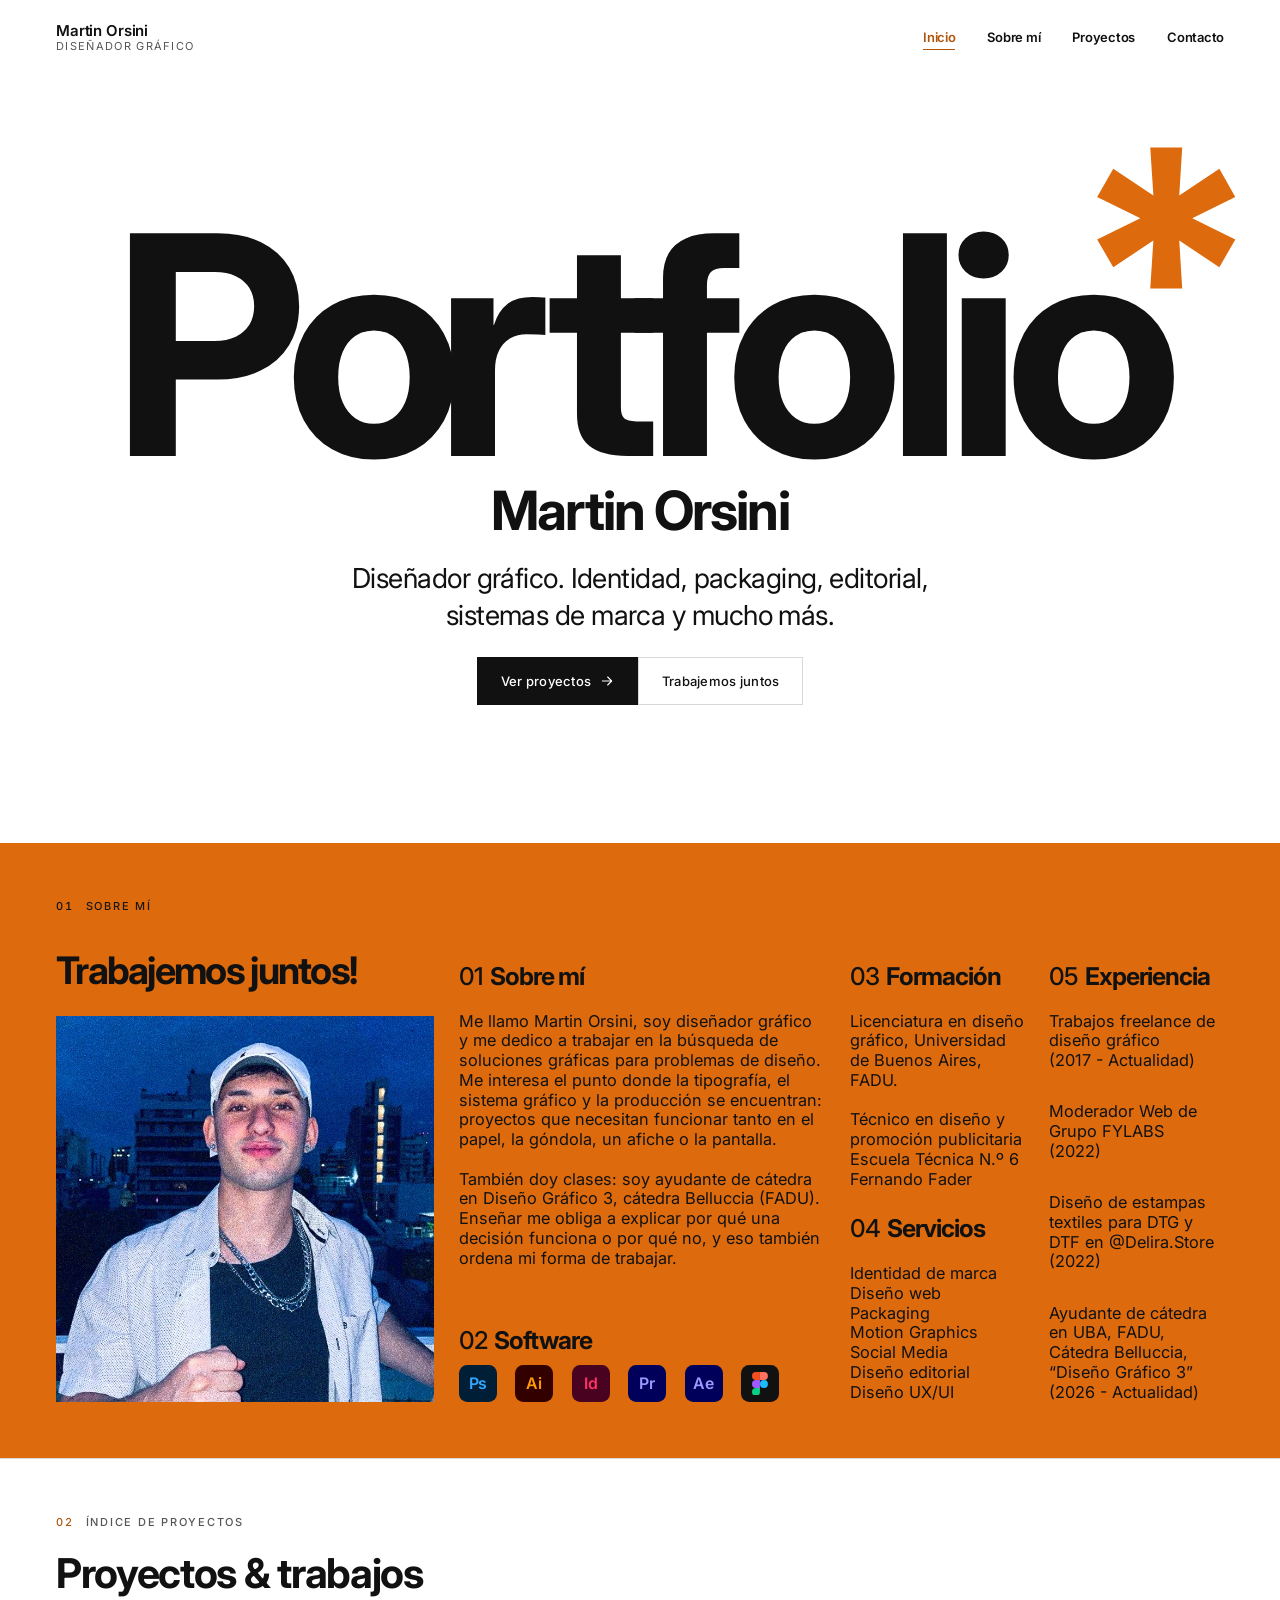
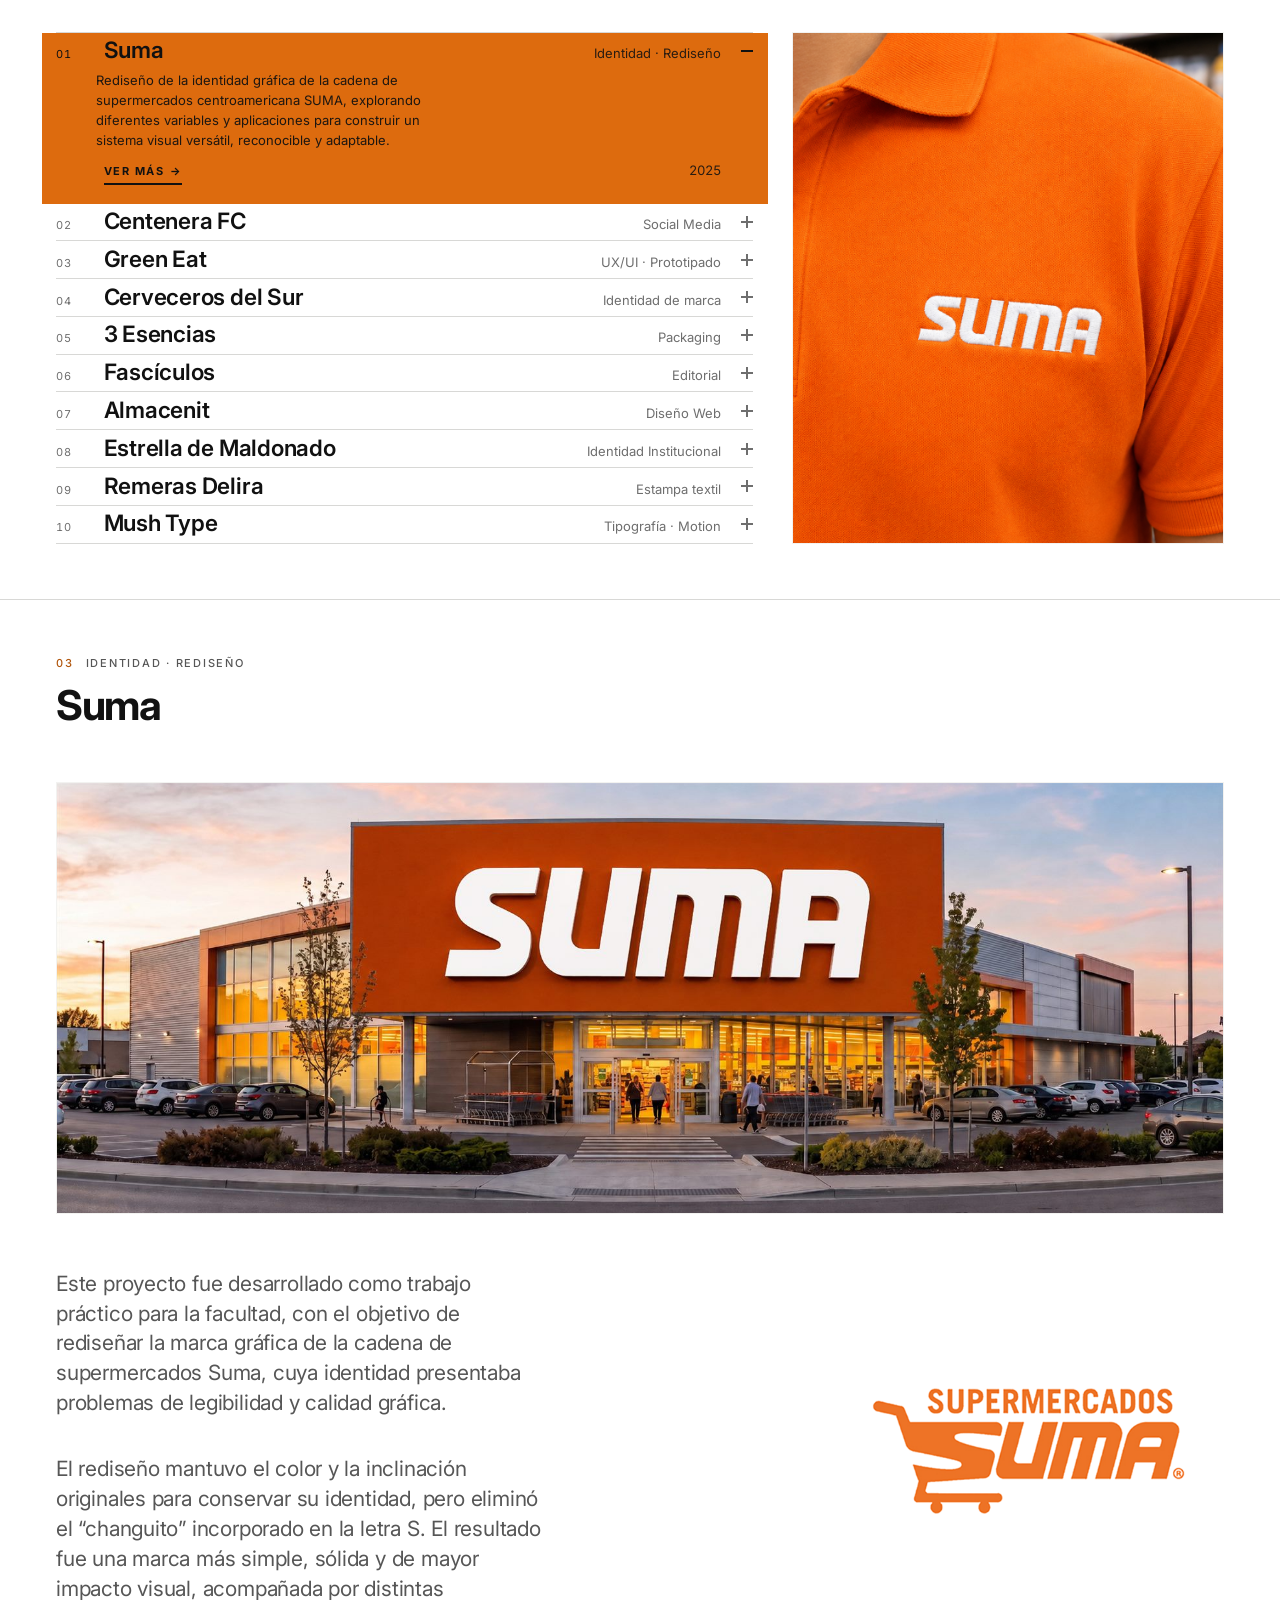
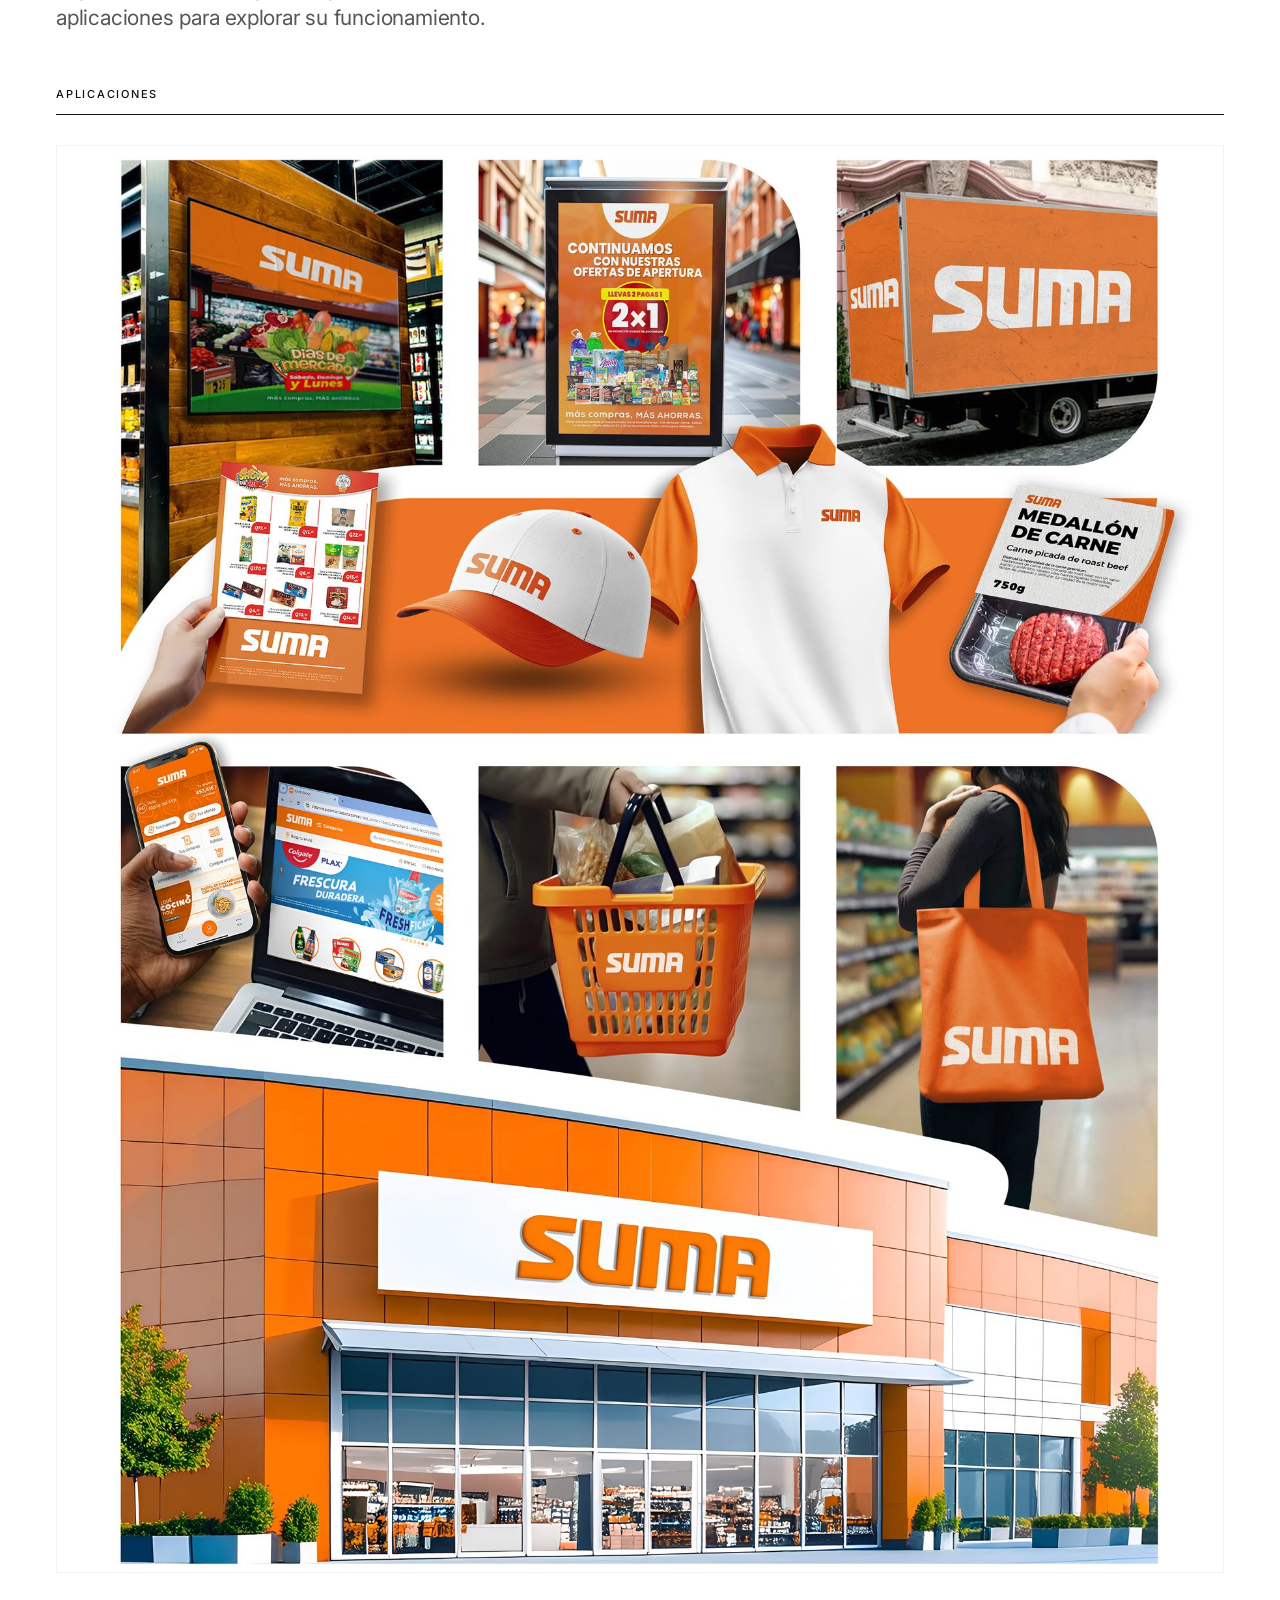
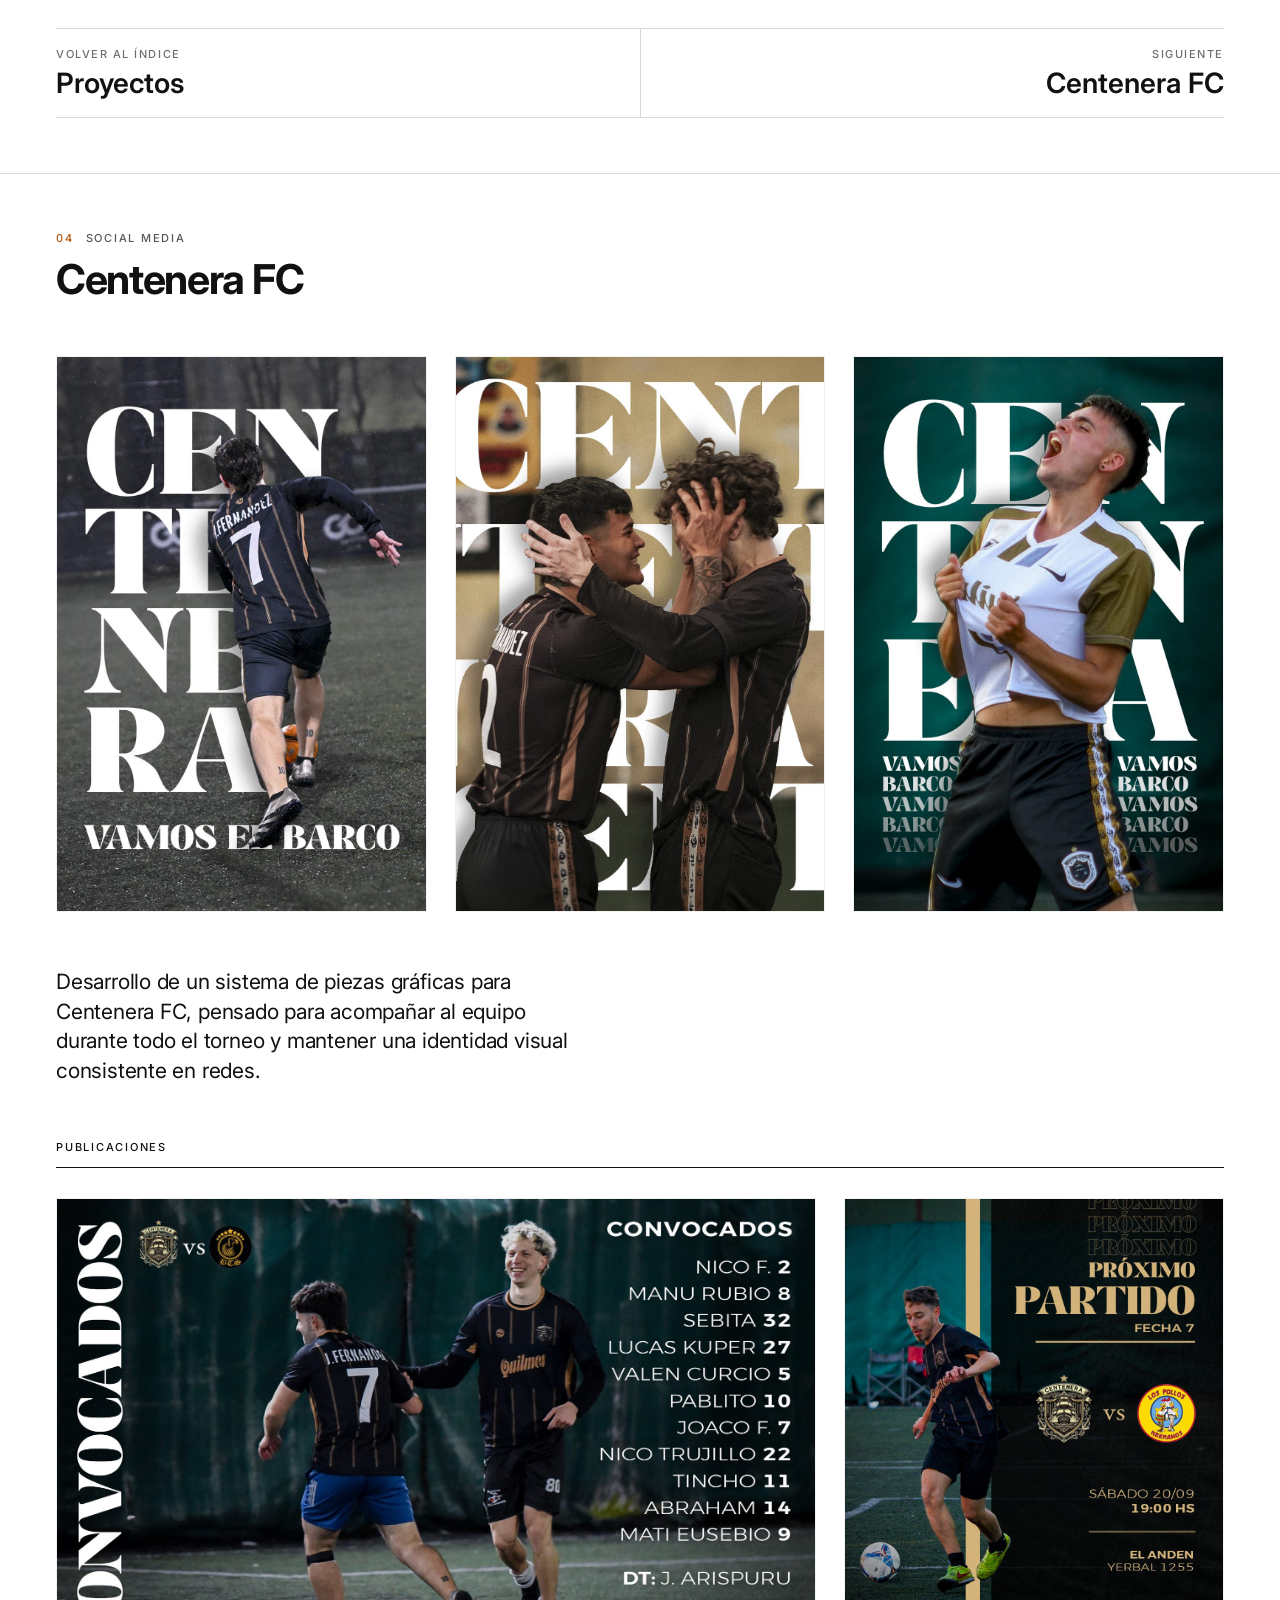
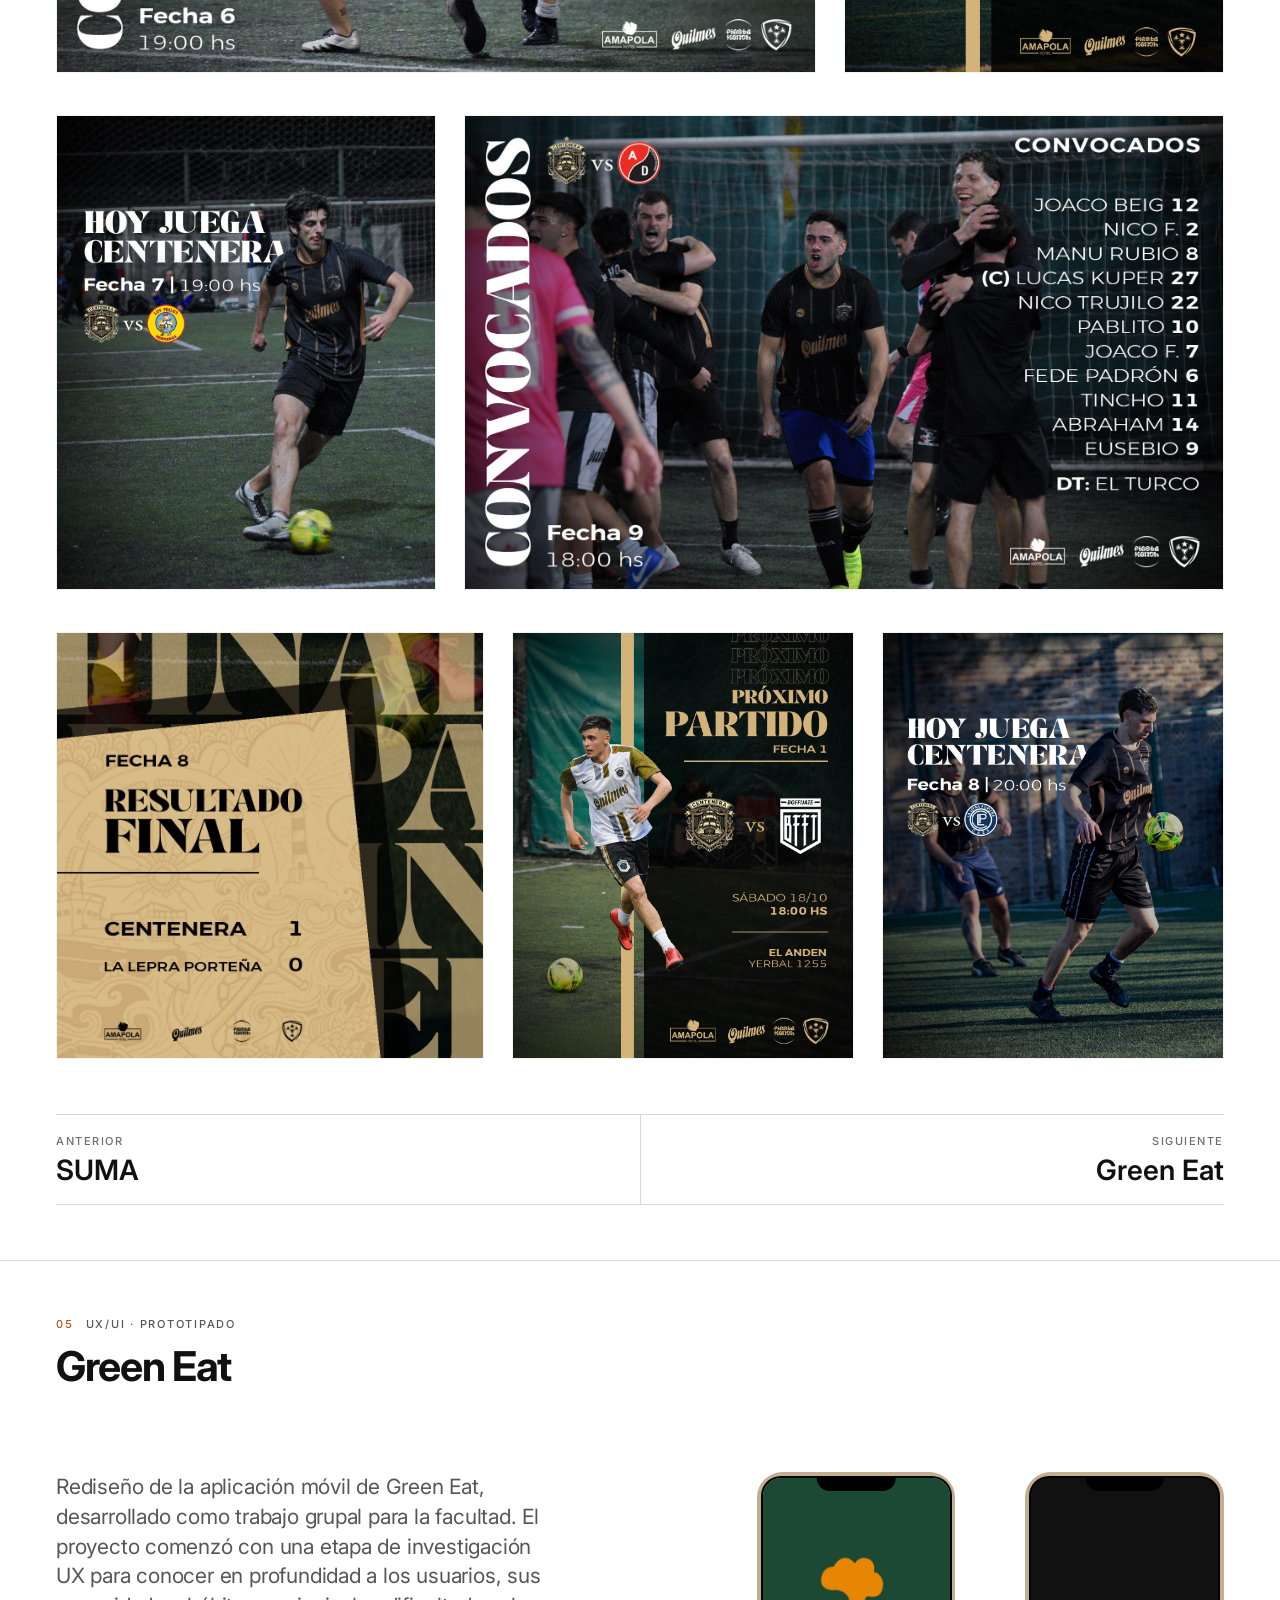
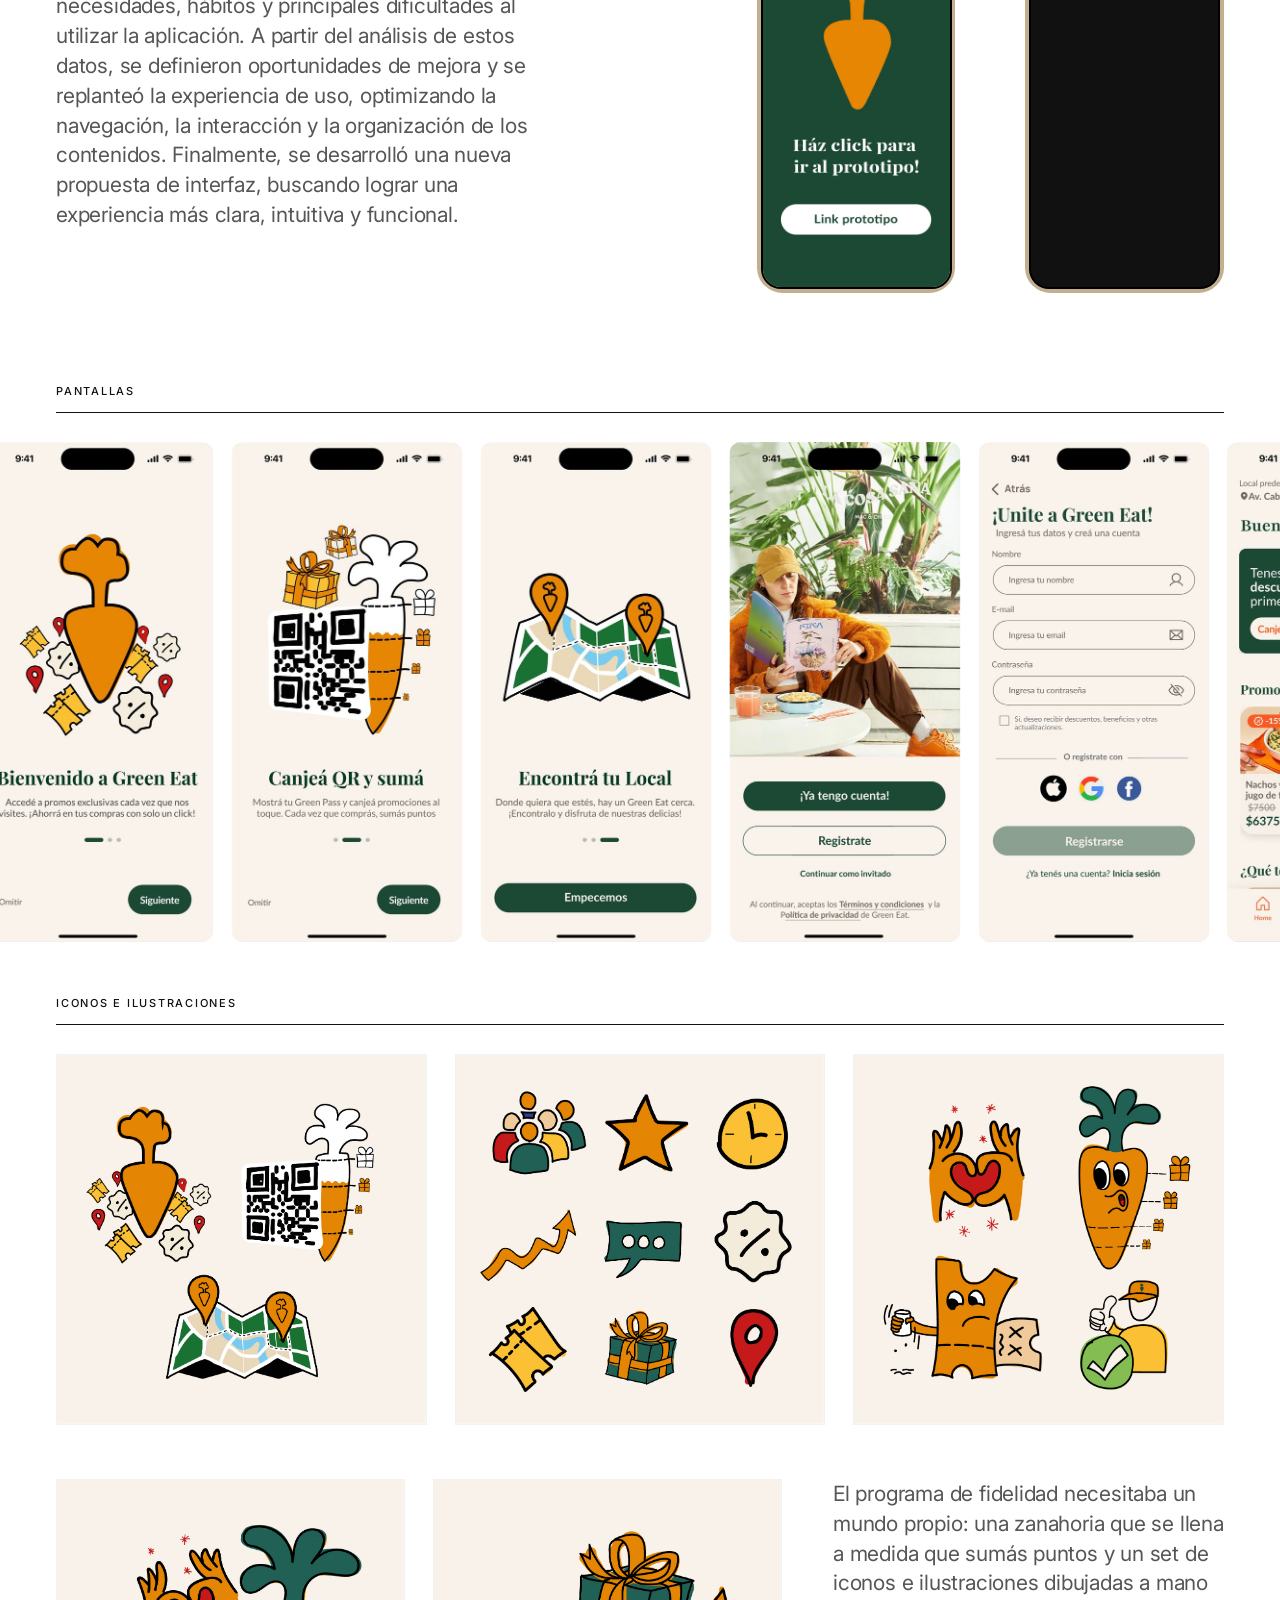
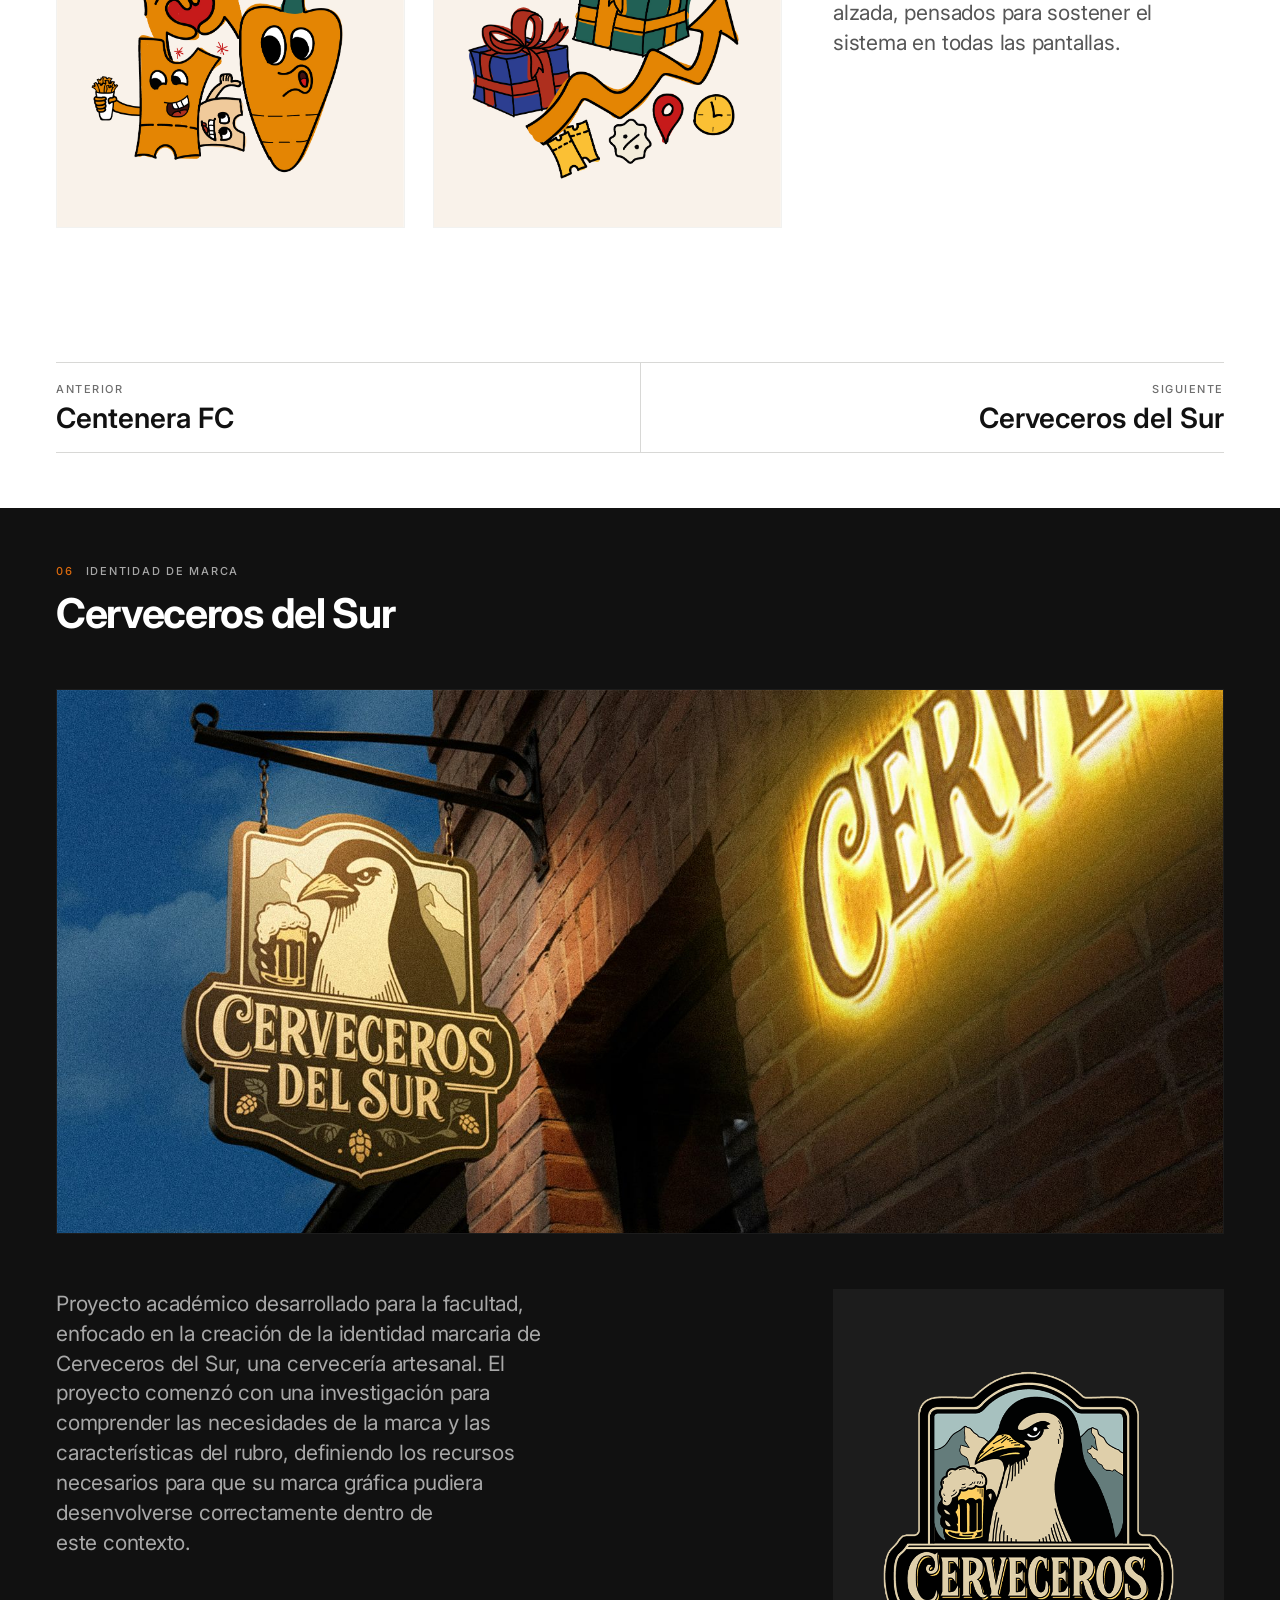
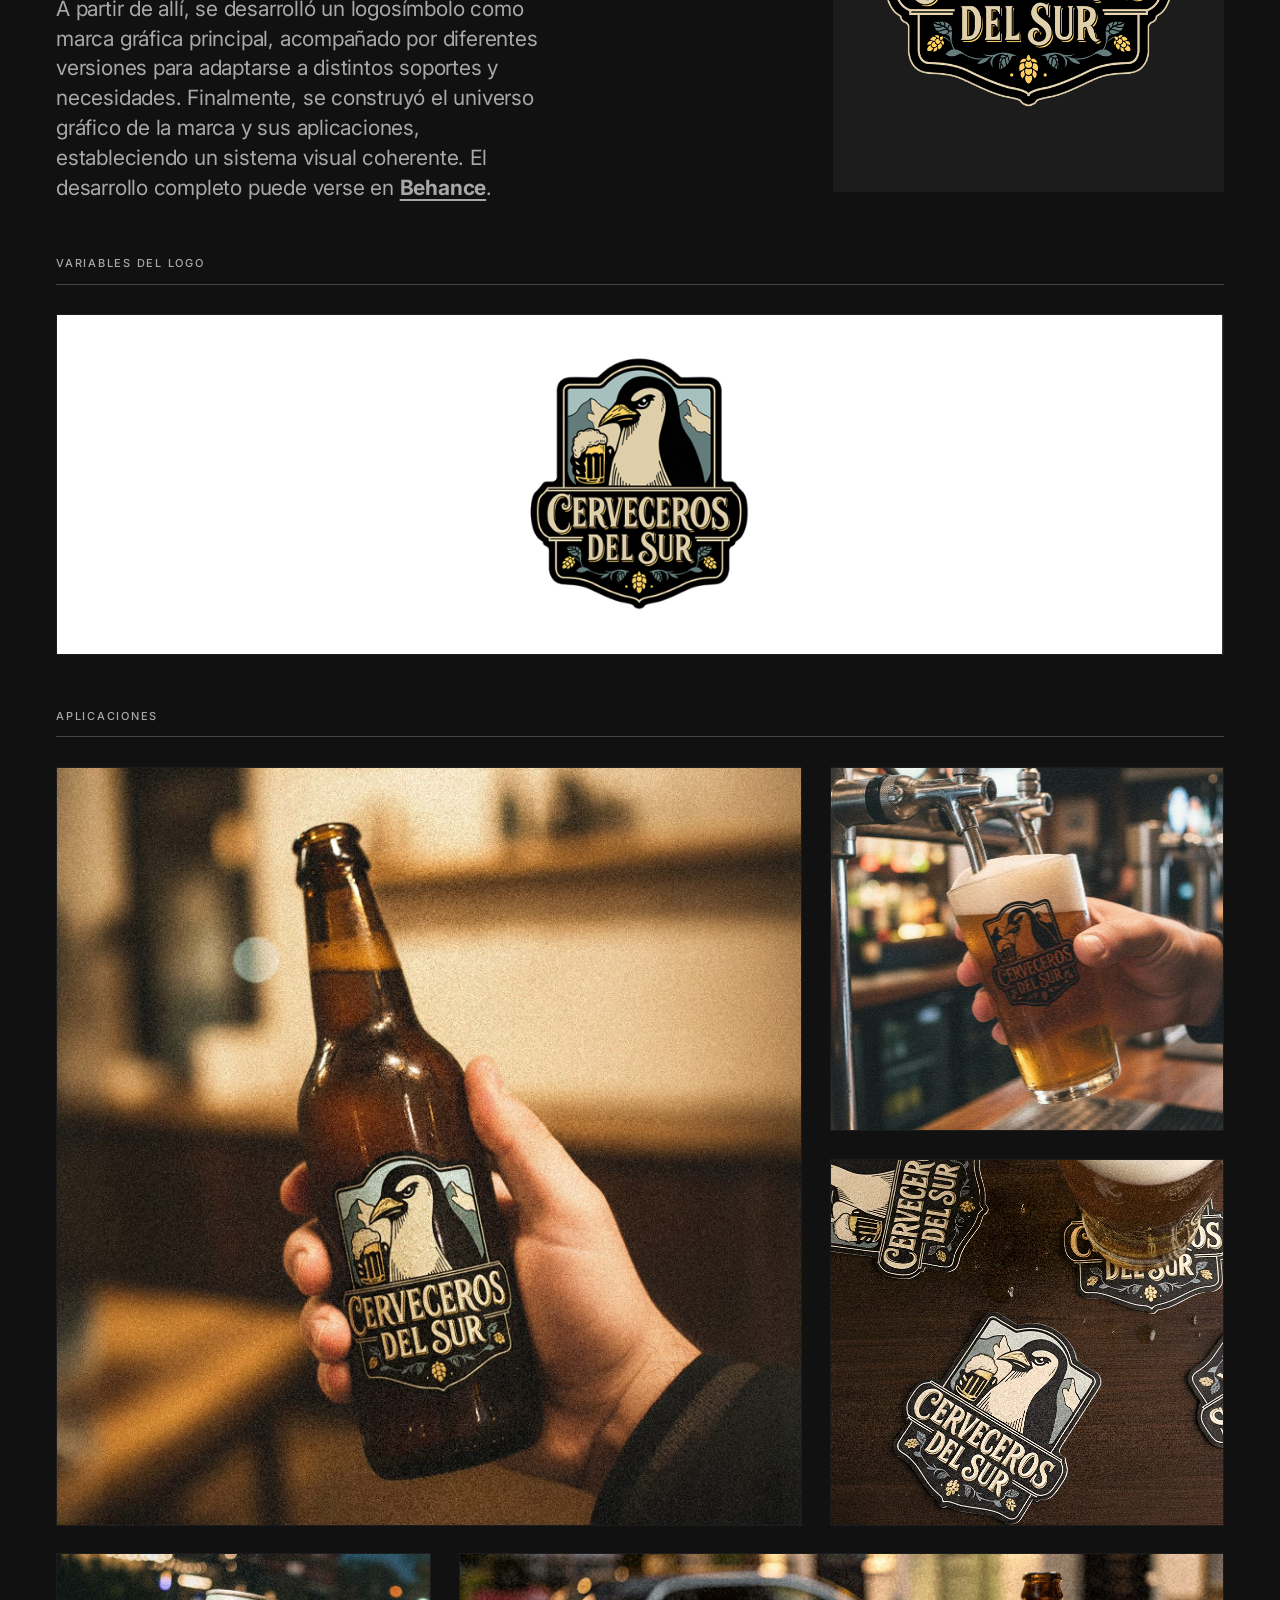
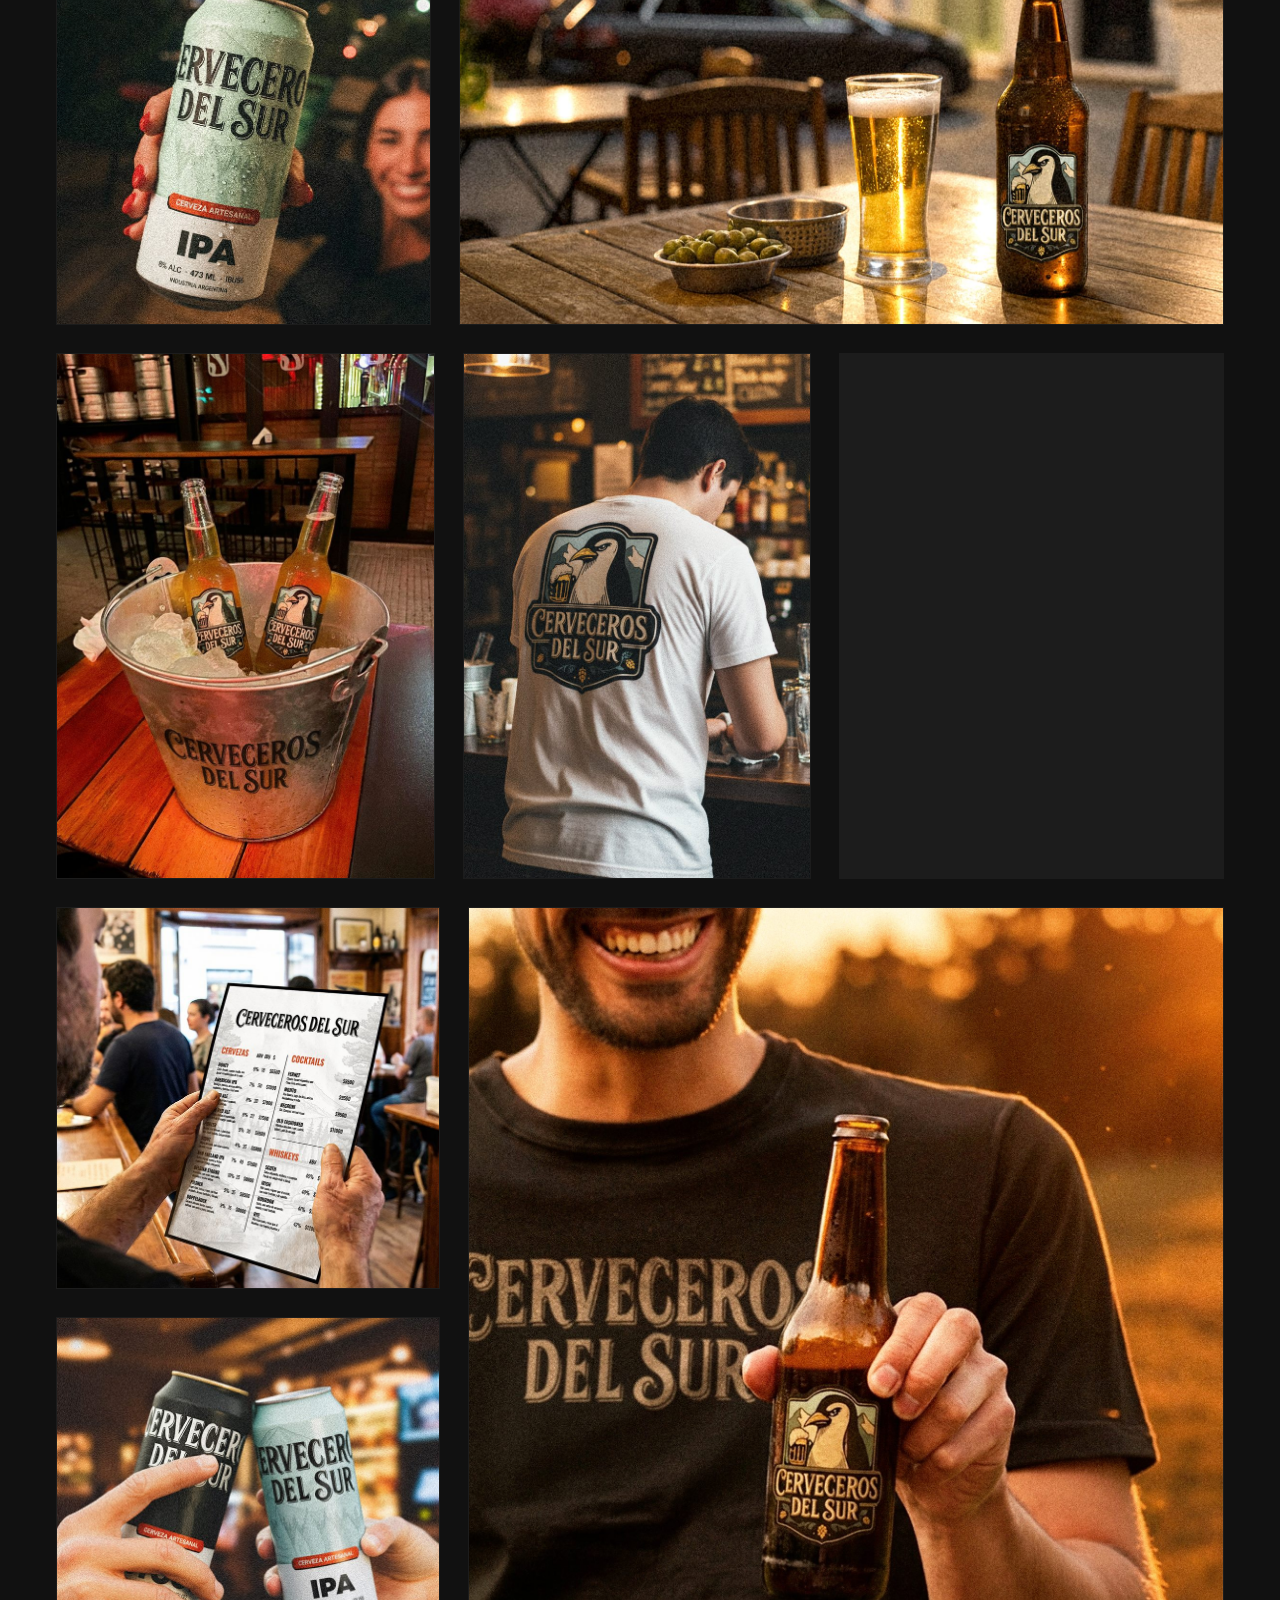
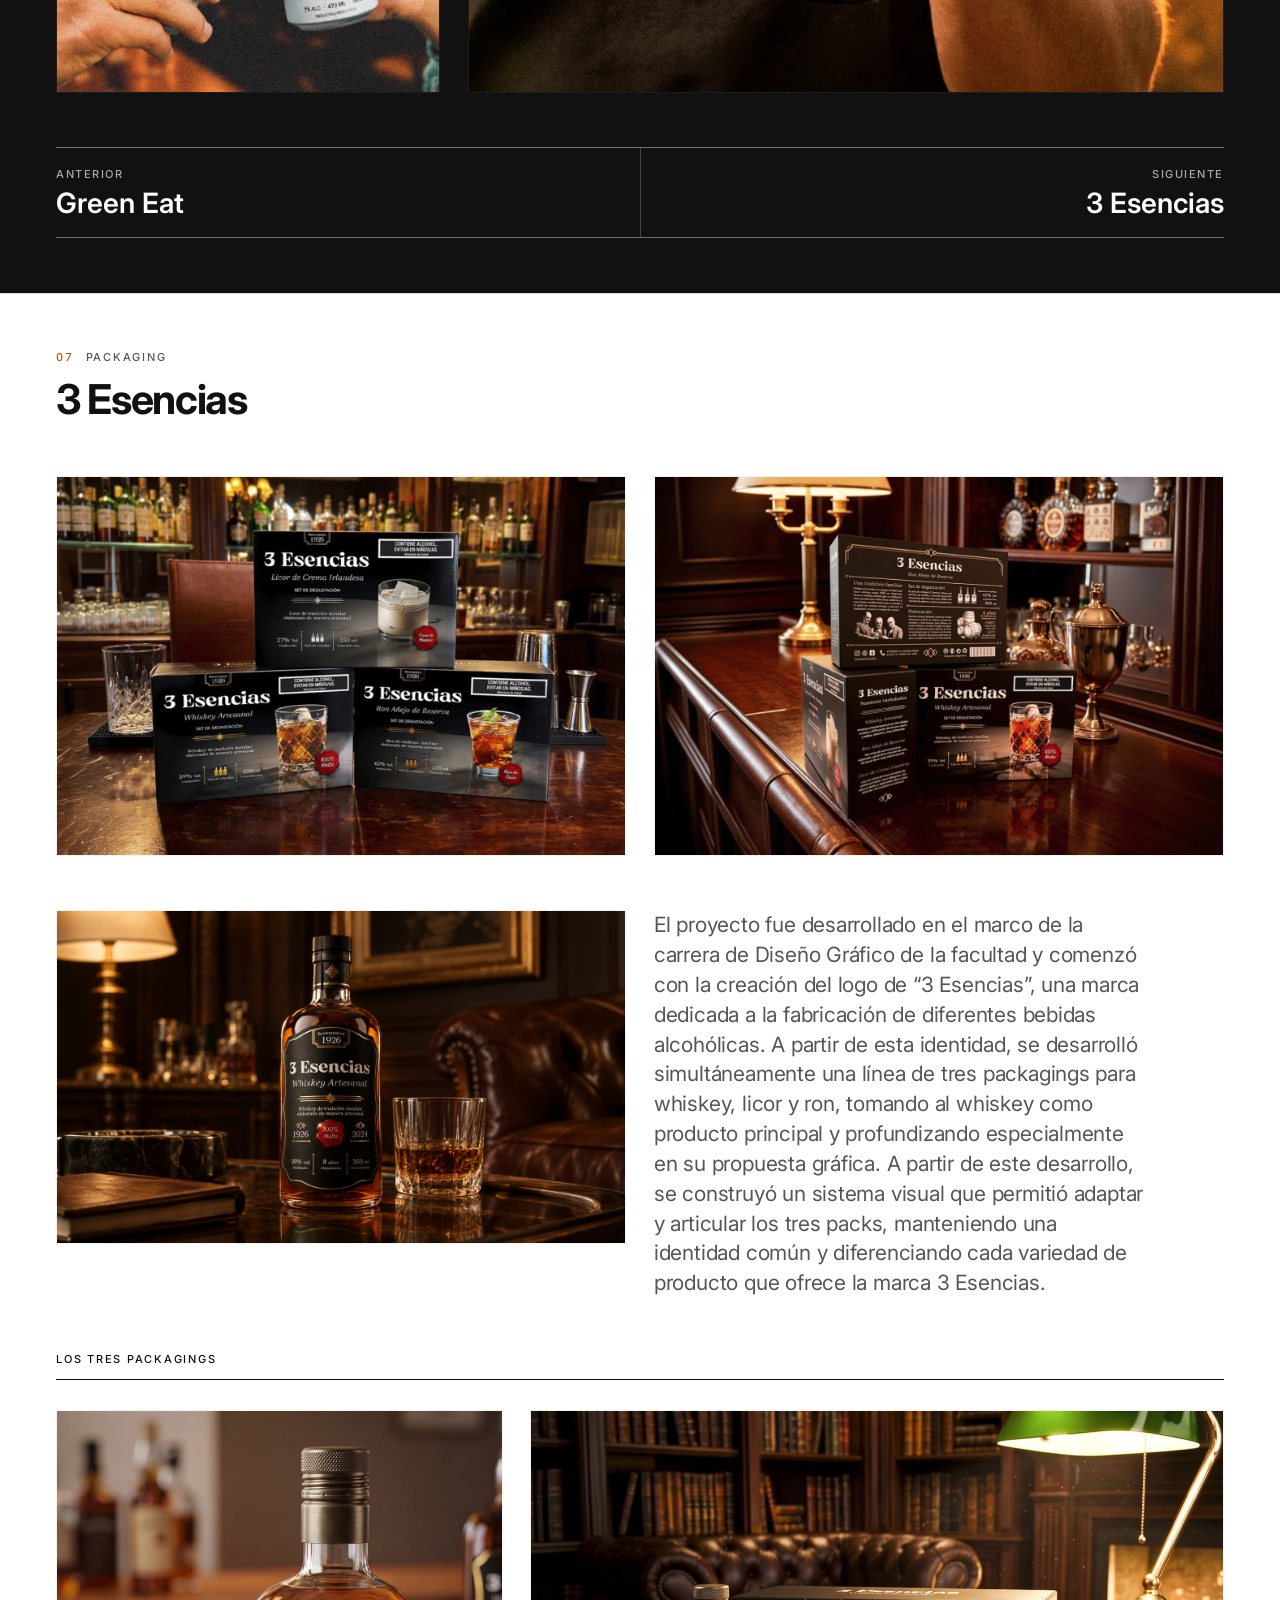
==== index.html @ cd7c8f45 "fasciculos 13-9 seccion completa" ====
<!DOCTYPE html>
<html lang="es">
<head>
<meta charset="UTF-8">
<meta name="viewport" content="width=device-width, initial-scale=1.0">
<title>Martin Orsini — Diseñador Gráfico</title>
<meta name="description" content="Portfolio de Martin Orsini, diseñador gráfico. Identidad visual, packaging, editorial, redes y diseño digital.">
<meta name="theme-color" content="#F3F0EA">

<!-- ============================================================
     CONFIGURACIÓN RÁPIDA — qué editar primero
     ------------------------------------------------------------
     1. Contacto  → mail, redes y CV ya están cargados en #contact.
     2. Formulario→ el action del <form> define a dónde llega el mensaje.
     3. Imágenes  → cada <img> apunta a assets/images/<proyecto>/.
                    Soltá tu archivo con ESE nombre exacto y aparece
                    solo. Si no existe, se ve un placeholder con la
                    etiqueta de qué va ahí.
     4. Estilo    → css/styles.css, bloque ":root".

     ESTRUCTURA — 14 secciones
       1  Hero
       2  Presentación personal
       3  Índice de proyectos (cards)
       4  Rediseño de SUMA
       5  Redes Centenera FC
       6  Rediseño app Green Eat
       7  Identidad Cerveceros del Sur   ← destacado
       8  Packaging 3 Esencias
       9  Fascículos editorial
      10  Web Almacenit
      11  Identidad Estrella de Maldonado ← destacado
      12  Remeras Delira
      13  Mush Type
      14  Footer / contacto
     ============================================================ -->

<link rel="icon" type="image/png" sizes="32x32" href="assets/favicon.png">
<link rel="apple-touch-icon" href="assets/favicon.png">

<link rel="preconnect" href="https://fonts.googleapis.com">
<link rel="preconnect" href="https://fonts.gstatic.com" crossorigin>
<link href="https://fonts.googleapis.com/css2?family=Inter:wght@400;500;600;700;800&display=swap" rel="stylesheet">
<!-- El ?v= fuerza al navegador a bajar el CSS nuevo en vez de servir el
     cacheado. Subilo a v=4, v=5... cada vez que cambies estilos. -->
<link rel="stylesheet" href="css/styles.css?v=95">
</head>
<body>

<!-- ============================================================
     PANTALLA DE CARGA
     El mismo asterisco del hero —mismo glifo, mismo peso, mismo
     naranja— girando hasta que termina de cargar la página.
     El <noscript> la desactiva: sin JavaScript nadie la sacaría y
     el sitio quedaría tapado para siempre.
     ============================================================ -->
<div class="loader" id="loader" role="status" aria-label="Cargando">
  <span class="loader__mark" aria-hidden="true">*</span>
</div>
<noscript><style>.loader { display: none !important; }</style></noscript>

<a class="skip-link" href="#hero">Saltar al contenido</a>

<!-- ============================================================
     HEADER / NAVEGACIÓN
     ============================================================ -->
<header class="site-header" id="siteHeader">
  <div class="site-header__inner container">
    <a class="brand" href="#hero" aria-label="Inicio — Martin Orsini">
      <span class="brand__name">Martin Orsini</span>
      <span class="brand__role">Diseñador Gráfico</span>
    </a>

    <nav class="nav" id="primaryNav" aria-label="Navegación principal">
      <ul class="nav__list">
        <li><a class="nav__link" href="#hero">Inicio</a></li>
        <li><a class="nav__link" href="#about">Sobre mí</a></li>
        <li><a class="nav__link" href="#projects">Proyectos</a></li>
        <li><a class="nav__link" href="#contact">Contacto</a></li>
      </ul>
    </nav>

    <button class="menu-toggle" id="menuToggle" type="button"
            aria-expanded="false" aria-controls="primaryNav" aria-label="Abrir menú">
      <span class="menu-toggle__bar"></span>
      <span class="menu-toggle__bar"></span>
    </button>
  </div>
</header>

<div class="nav-backdrop" id="navBackdrop" hidden></div>

<main id="main">

<!-- ============================================================
     1 — HERO
     ============================================================ -->
<section class="section hero" id="hero">
  <div class="container hero__inner">
    <h1 class="hero__title reveal">
      <span class="hero__word">P<span class="hero__o">o</span><span class="hero__r">r</span>tfolio<span class="hero__mark" aria-hidden="true">*</span></span>
      <span class="hero__name">Martin Orsini</span>
    </h1>

    <p class="hero__lead reveal">
      Diseñador gráfico. Identidad, packaging, editorial,
      sistemas de marca y mucho más.
    </p>

    <div class="hero__actions reveal">
      <a class="btn btn--primary" href="#projects">
        Ver proyectos
        <svg class="btn__icon" viewBox="0 0 24 24" fill="none" aria-hidden="true">
          <path d="M5 12h14M13 6l6 6-6 6" stroke="currentColor" stroke-width="1.6" stroke-linecap="round" stroke-linejoin="round"/>
        </svg>
      </a>
      <a class="btn btn--ghost" href="#contact">Trabajemos juntos</a>
    </div>
  </div>
</section>

<!-- ============================================================
     2 — PRESENTACIÓN PERSONAL
     Calcada del mockup del autor: "seccion -sobre mi-.jpg" (1920x730).
     Cuatro columnas —titular + retrato · texto y software · formación
     y servicios · experiencia— con la primera línea de las cuatro
     compartiendo la línea de base. Las proporciones salieron de
     escanear ese archivo y están anotadas en el bloque 8 del CSS.
     ============================================================ -->
<section class="section section--accent" id="about">
  <div class="container">
    <header class="section-head reveal">
      <p class="eyebrow"><span class="eyebrow__num">01</span> Sobre mí</p>
    </header>

    <div class="about">

      <!-- Columna 1 — titular y retrato -->
      <div class="about__col about__col--lead">
        <h2 class="about__claim reveal">Trabajemos juntos!</h2>
        <figure class="fig about__portrait reveal">
          <div class="fig__frame about__frame" data-slot="Retrato">
            <img src="assets/images/sobre-mi.jpg"
                 alt="Retrato de Martin Orsini en una terraza, al anochecer"
                 loading="lazy" decoding="async">
          </div>
        </figure>
      </div>

      <!-- Columna 2 — presentación y software -->
      <div class="about__col">
        <div class="about__block reveal">
          <h3 class="about__heading"><span class="about__heading-num">01</span> Sobre mí</h3>
          <p>
            Me llamo Martin Orsini, soy diseñador gráfico y me dedico a
            trabajar en la búsqueda de soluciones gráficas para problemas
            de diseño. Me interesa el punto donde la tipografía, el
            sistema gráfico y la producción se encuentran: proyectos que
            necesitan funcionar tanto en el papel, la góndola, un afiche
            o la pantalla.
          </p>
          <p>
            También doy clases: soy ayudante de cátedra en Diseño
            Gráfico 3, cátedra Belluccia (FADU). Enseñar me obliga a
            explicar por qué una decisión funciona o por qué no, y eso
            también ordena mi forma de trabajar.
          </p>
        </div>

        <div class="about__block reveal">
          <h3 class="about__heading"><span class="about__heading-num">02</span> Software</h3>
          <!-- Los iconos son recreaciones en CSS: un cuadro redondeado con
               los colores de cada programa. No hay imágenes de por medio. -->
          <ul class="software">
            <li><span class="software__tile software__tile--ps" role="img" aria-label="Adobe Photoshop">Ps</span></li>
            <li><span class="software__tile software__tile--ai" role="img" aria-label="Adobe Illustrator">Ai</span></li>
            <li><span class="software__tile software__tile--id" role="img" aria-label="Adobe InDesign">Id</span></li>
            <li><span class="software__tile software__tile--pr" role="img" aria-label="Adobe Premiere Pro">Pr</span></li>
            <li><span class="software__tile software__tile--ae" role="img" aria-label="Adobe After Effects">Ae</span></li>
            <li>
              <span class="software__tile software__tile--figma" role="img" aria-label="Figma">
                <svg class="software__logo" viewBox="0 0 38 57" aria-hidden="true">
                  <path fill="#1ABCFE" d="M19 28.5a9.5 9.5 0 1 1 19 0 9.5 9.5 0 0 1-19 0z"/>
                  <path fill="#0ACF83" d="M0 47.5A9.5 9.5 0 0 1 9.5 38H19v9.5a9.5 9.5 0 1 1-19 0z"/>
                  <path fill="#FF7262" d="M19 0v19h9.5a9.5 9.5 0 1 0 0-19H19z"/>
                  <path fill="#F24E1E" d="M0 9.5A9.5 9.5 0 0 1 9.5 0H19v19H9.5A9.5 9.5 0 0 1 0 9.5z"/>
                  <path fill="#A259FF" d="M0 28.5A9.5 9.5 0 0 1 9.5 19H19v19H9.5A9.5 9.5 0 0 1 0 28.5z"/>
                </svg>
              </span>
            </li>
          </ul>
        </div>
      </div>

      <!-- Columna 3 — formación y servicios -->
      <div class="about__col">
        <div class="about__block reveal">
          <h3 class="about__heading"><span class="about__heading-num">03</span> Formación</h3>
          <ul class="about__entries">
            <li>Licenciatura en diseño gráfico, Universidad de Buenos Aires, FADU.</li>
            <li>Técnico en diseño y promoción publicitaria Escuela Técnica N.º 6 Fernando Fader</li>
          </ul>
        </div>

        <div class="about__block reveal">
          <h3 class="about__heading"><span class="about__heading-num">04</span> Servicios</h3>
          <ul class="about__services">
            <li>Identidad de marca</li>
            <li>Diseño web</li>
            <li>Packaging</li>
            <li>Motion Graphics</li>
            <li>Social Media</li>
            <li>Diseño editorial</li>
            <li>Diseño UX/UI</li>
          </ul>
        </div>
      </div>

      <!-- Columna 4 — experiencia -->
      <div class="about__col">
        <div class="about__block reveal">
          <h3 class="about__heading"><span class="about__heading-num">05</span> Experiencia</h3>
          <ul class="about__entries">
            <li>Trabajos freelance de diseño gráfico<span class="about__when">(2017 - Actualidad)</span></li>
            <li>Moderador Web de Grupo FYLABS<span class="about__when">(2022)</span></li>
            <li>Diseño de estampas textiles para DTG y DTF en @Delira.Store<span class="about__when">(2022)</span></li>
            <li>Ayudante de cátedra en UBA, FADU, Cátedra Belluccia, “Diseño Gráfico 3”<span class="about__when">(2026 - Actualidad)</span></li>
          </ul>
        </div>
      </div>

    </div>
  </div>
</section>

<!-- ============================================================
     3 — ÍNDICE DE PROYECTOS
     ============================================================ -->
<section class="section section--rule" id="projects">
  <div class="container">
    <header class="section-head reveal">
      <p class="eyebrow"><span class="eyebrow__num">02</span> Índice de proyectos</p>
      <h2 class="section-title">Proyectos &amp; trabajos</h2>
    </header>

    <div class="index reveal">
      <!-- Lista. Cada ítem lleva su propia vista previa en data-* -->
      <!-- Cada ítem abre su propio panel. La imagen del panel sólo se ve
           en mobile, donde no hay vista previa al costado; en desktop la
           que cambia es la de la derecha. Sin JavaScript todos los
           paneles quedan abiertos, así que no se pierde nada. -->
      <ol class="index__list" id="indexList">
        <li class="index__row is-open">
          <button class="index__item" type="button" id="ix-suma"
                  aria-expanded="true" aria-controls="pnl-suma"
                  data-img="assets/images/indice/01-suma.jpg"
                  data-alt="Marquesina del supermercado SUMA con la marca rediseñada"
                  data-href="#p-suma">
            <span class="index__num">01</span>
            <span class="index__name">Suma</span>
            <span class="index__cat">Identidad · Rediseño</span>
            <span class="index__sign" aria-hidden="true"></span>
          </button>
          <div class="index__panel" id="pnl-suma" role="region" aria-labelledby="ix-suma">
            <div class="index__panel-in">
              <figure class="index__shot">
                <div class="fig__frame ar-1x1" data-slot="Vista previa">
                  <img src="assets/images/indice/01-suma.jpg" alt="Marquesina del supermercado SUMA con la marca rediseñada" loading="lazy" decoding="async">
                </div>
              </figure>
              <p class="index__desc">Rediseño de la identidad gráfica de la cadena de supermercados centroamericana SUMA, explorando diferentes variables y aplicaciones para construir un sistema visual versátil, reconocible y adaptable.</p>
              <div class="index__pie">
                <a class="index__more" href="#p-suma">Ver más</a>
                <span class="index__anio">2025</span>
              </div>
            </div>
          </div>
        </li>
        <li class="index__row">
          <button class="index__item" type="button" id="ix-centenera"
                  aria-expanded="false" aria-controls="pnl-centenera"
                  data-img="assets/images/indice/02-centenera.jpg"
                  data-alt="Pieza de convocados de Centenera FC"
                  data-href="#p-centenera">
            <span class="index__num">02</span>
            <span class="index__name">Centenera FC</span>
            <span class="index__cat">Social Media</span>
            <span class="index__sign" aria-hidden="true"></span>
          </button>
          <div class="index__panel" id="pnl-centenera" role="region" aria-labelledby="ix-centenera">
            <div class="index__panel-in">
              <figure class="index__shot">
                <div class="fig__frame ar-1x1" data-slot="Vista previa">
                  <img src="assets/images/indice/02-centenera.jpg" alt="Pieza de convocados de Centenera FC" loading="lazy" decoding="async">
                </div>
              </figure>
              <p class="index__desc">Desarrollo de un sistema de piezas gráficas para Centenera FC, pensado para acompañar al equipo durante todo el torneo y mantener una identidad visual consistente en redes.</p>
              <div class="index__pie">
                <a class="index__more" href="#p-centenera">Ver más</a>
                <span class="index__anio">2025</span>
              </div>
            </div>
          </div>
        </li>
        <li class="index__row">
          <button class="index__item" type="button" id="ix-green-eat"
                  aria-expanded="false" aria-controls="pnl-green-eat"
                  data-img="assets/images/indice/03-green-eat.jpg"
                  data-alt="Set de iconos ilustrados del programa de puntos de Green Eat"
                  data-href="#p-green-eat">
            <span class="index__num">03</span>
            <span class="index__name">Green Eat</span>
            <span class="index__cat">UX/UI · Prototipado</span>
            <span class="index__sign" aria-hidden="true"></span>
          </button>
          <div class="index__panel" id="pnl-green-eat" role="region" aria-labelledby="ix-green-eat">
            <div class="index__panel-in">
              <figure class="index__shot">
                <div class="fig__frame ar-1x1" data-slot="Vista previa">
                  <img src="assets/images/indice/03-green-eat.jpg" alt="Set de iconos ilustrados del programa de puntos de Green Eat" loading="lazy" decoding="async">
                </div>
              </figure>
              <p class="index__desc">Rediseño de la aplicación móvil de Green Eat, basado en investigación y análisis de usuarios para mejorar la navegación, optimizar la interacción y desarrollar una interfaz clara.</p>
              <div class="index__pie">
                <a class="index__more" href="#p-green-eat">Ver más</a>
                <span class="index__anio">2024</span>
              </div>
            </div>
          </div>
        </li>
        <li class="index__row">
          <button class="index__item" type="button" id="ix-cerveceros"
                  aria-expanded="false" aria-controls="pnl-cerveceros"
                  data-img="assets/images/indice/04-cerveceros.jpg"
                  data-alt="Las latas Stout, IPA y Honey de Cerveceros del Sur"
                  data-href="#p-cerveceros">
            <span class="index__num">04</span>
            <span class="index__name">Cerveceros del Sur</span>
            <span class="index__cat">Identidad de marca</span>
            <span class="index__sign" aria-hidden="true"></span>
          </button>
          <div class="index__panel" id="pnl-cerveceros" role="region" aria-labelledby="ix-cerveceros">
            <div class="index__panel-in">
              <figure class="index__shot">
                <div class="fig__frame ar-1x1" data-slot="Vista previa">
                  <img src="assets/images/indice/04-cerveceros.jpg" alt="Las latas Stout, IPA y Honey de Cerveceros del Sur" loading="lazy" decoding="async">
                </div>
              </figure>
              <p class="index__desc">Desarrollo integral de la identidad de Cerveceros del Sur, desde la construcción de la marca gráfica hasta sus aplicaciones, adaptándola a diferentes espacios y soportes.</p>
              <div class="index__pie">
                <a class="index__more" href="#p-cerveceros">Ver más</a>
                <span class="index__anio">2025</span>
              </div>
            </div>
          </div>
        </li>
        <li class="index__row">
          <button class="index__item" type="button" id="ix-esencias"
                  aria-expanded="false" aria-controls="pnl-esencias"
                  data-img="assets/images/indice/05-esencias.jpg"
                  data-alt="Los tres packagings de 3 Esencias"
                  data-href="#p-esencias">
            <span class="index__num">05</span>
            <span class="index__name">3&nbsp;Esencias</span>
            <span class="index__cat">Packaging</span>
            <span class="index__sign" aria-hidden="true"></span>
          </button>
          <div class="index__panel" id="pnl-esencias" role="region" aria-labelledby="ix-esencias">
            <div class="index__panel-in">
              <figure class="index__shot">
                <div class="fig__frame ar-1x1" data-slot="Vista previa">
                  <img src="assets/images/indice/05-esencias.jpg" alt="Los tres packagings de 3 Esencias" loading="lazy" decoding="async">
                </div>
              </figure>
              <p class="index__desc">Proyecto enfocado en el diseño gráfico de tres packagings para whiskey, licor y ron, desarrollando un sistema visual coherente, adaptable, reconocible y consistente entre sus diferentes presentaciones.</p>
              <div class="index__pie">
                <a class="index__more" href="#p-esencias">Ver más</a>
                <span class="index__anio">2024</span>
              </div>
            </div>
          </div>
        </li>
        <li class="index__row">
          <button class="index__item" type="button" id="ix-fasciculos"
                  aria-expanded="false" aria-controls="pnl-fasciculos"
                  data-img="assets/images/indice/06-fasciculos.jpg"
                  data-alt="Doble página de la publicación editorial"
                  data-href="#p-fasciculos">
            <span class="index__num">06</span>
            <span class="index__name">Fascículos</span>
            <span class="index__cat">Editorial</span>
            <span class="index__sign" aria-hidden="true"></span>
          </button>
          <div class="index__panel" id="pnl-fasciculos" role="region" aria-labelledby="ix-fasciculos">
            <div class="index__panel-in">
              <figure class="index__shot">
                <div class="fig__frame ar-1x1" data-slot="Vista previa">
                  <img src="assets/images/indice/06-fasciculos.jpg" alt="Doble página de la publicación editorial" loading="lazy" decoding="async">
                </div>
              </figure>
              <p class="index__desc">Diseño de una colección editorial compuesta por tres fascículos con relatos de escritores argentinos, desarrollando un sistema gráfico que articula las piezas y les otorga identidad.</p>
              <div class="index__pie">
                <a class="index__more" href="#p-fasciculos">Ver más</a>
                <span class="index__anio">2025</span>
              </div>
            </div>
          </div>
        </li>
        <li class="index__row">
          <button class="index__item" type="button" id="ix-almacenit"
                  aria-expanded="false" aria-controls="pnl-almacenit"
                  data-img="assets/images/indice/07-almacenit.jpg"
                  data-alt="Home del sitio web Almacenit"
                  data-href="#p-almacenit">
            <span class="index__num">07</span>
            <span class="index__name">Almacenit</span>
            <span class="index__cat">Diseño Web</span>
            <span class="index__sign" aria-hidden="true"></span>
          </button>
          <div class="index__panel" id="pnl-almacenit" role="region" aria-labelledby="ix-almacenit">
            <div class="index__panel-in">
              <figure class="index__shot">
                <div class="fig__frame ar-1x1" data-slot="Vista previa">
                  <img src="assets/images/indice/07-almacenit.jpg" alt="Home del sitio web Almacenit" loading="lazy" decoding="async">
                </div>
              </figure>
              <p class="index__desc">Diseño y desarrollo de un sitio web responsive para Almacenit, un centro de bienestar, compuesto por una página principal y una sección de detalle para sus cursos.</p>
              <div class="index__pie">
                <a class="index__more" href="#p-almacenit">Ver más</a>
                <span class="index__anio">2024</span>
              </div>
            </div>
          </div>
        </li>
        <li class="index__row">
          <button class="index__item" type="button" id="ix-estrella"
                  aria-expanded="false" aria-controls="pnl-estrella"
                  data-img="assets/images/indice/08-estrella.jpg"
                  data-alt="Camisetas 2025 de Estrella de Maldonado"
                  data-href="#p-estrella">
            <span class="index__num">08</span>
            <span class="index__name">Estrella de Maldonado</span>
            <span class="index__cat">Identidad Institucional</span>
            <span class="index__sign" aria-hidden="true"></span>
          </button>
          <div class="index__panel" id="pnl-estrella" role="region" aria-labelledby="ix-estrella">
            <div class="index__panel-in">
              <figure class="index__shot">
                <div class="fig__frame ar-1x1" data-slot="Vista previa">
                  <img src="assets/images/indice/08-estrella.jpg" alt="Camisetas 2025 de Estrella de Maldonado" loading="lazy" decoding="async">
                </div>
              </figure>
              <p class="index__desc">Desarrollo de un sistema de identidad gráfica para Estrella de Maldonado, integrando redes sociales, espacios físicos y diferentes piezas de comunicación para fortalecer su identidad institucional.</p>
              <div class="index__pie">
                <a class="index__more" href="#p-estrella">Ver más</a>
                <span class="index__anio">2025</span>
              </div>
            </div>
          </div>
        </li>
        <li class="index__row">
          <button class="index__item" type="button" id="ix-remeras"
                  aria-expanded="false" aria-controls="pnl-remeras"
                  data-img="assets/images/indice/09-remeras.jpg"
                  data-alt="Remera estampada de Remeras Delira"
                  data-href="#p-remeras">
            <span class="index__num">09</span>
            <span class="index__name">Remeras Delira</span>
            <span class="index__cat">Estampa textil</span>
            <span class="index__sign" aria-hidden="true"></span>
          </button>
          <div class="index__panel" id="pnl-remeras" role="region" aria-labelledby="ix-remeras">
            <div class="index__panel-in">
              <figure class="index__shot">
                <div class="fig__frame ar-1x1" data-slot="Vista previa">
                  <img src="assets/images/indice/09-remeras.jpg" alt="Remera estampada de Remeras Delira" loading="lazy" decoding="async">
                </div>
              </figure>
              <p class="index__desc">Desarrollo de estampas textiles personalizadas para remeras y buzos, realizadas a partir de diferentes temáticas, artistas y referentes, buscando otorgar una identidad visual propia a cada prenda.</p>
              <div class="index__pie">
                <a class="index__more" href="#p-remeras">Ver más</a>
                <span class="index__anio">2022</span>
              </div>
            </div>
          </div>
        </li>
        <li class="index__row">
          <button class="index__item" type="button" id="ix-mush"
                  aria-expanded="false" aria-controls="pnl-mush"
                  data-img="assets/images/indice/10-mush.jpg"
                  data-alt="Portada de Mush type"
                  data-href="#p-mush">
            <span class="index__num">10</span>
            <span class="index__name">Mush Type</span>
            <span class="index__cat">Tipografía · Motion</span>
            <span class="index__sign" aria-hidden="true"></span>
          </button>
          <div class="index__panel" id="pnl-mush" role="region" aria-labelledby="ix-mush">
            <div class="index__panel-in">
              <figure class="index__shot">
                <div class="fig__frame ar-1x1" data-slot="Vista previa">
                  <img src="assets/images/indice/10-mush.jpg" alt="Portada de Mush type" loading="lazy" decoding="async">
                </div>
              </figure>
              <p class="index__desc">Desarrollo de una fuente tipográfica a partir de un objeto o trazo disparador, construyendo un universo gráfico propio y una pieza audiovisual para presentar Mush Type.</p>
              <div class="index__pie">
                <a class="index__more" href="#p-mush">Ver más</a>
                <span class="index__anio">2026</span>
              </div>
            </div>
          </div>
        </li>
      </ol>

      <!-- Vista previa. Sólo desktop; el contenido lo escribe main.js -->
      <a class="index__preview" id="indexPreview" href="#p-suma" aria-hidden="true" tabindex="-1">
        <div class="fig__frame ar-1x1" data-slot="Vista previa">
          <img id="indexPreviewImg" src="assets/images/indice/01-suma.jpg"
               alt="Marquesina del supermercado SUMA con la marca rediseñada"
               loading="lazy" decoding="async">
        </div>
        <!-- Ni descripción ni llamada: las dos viven en el panel
             desplegable de la lista, que se lee igual en desktop y en
             mobile. Este costado es sólo la imagen, y va de punta a punta
             de la columna. -->
      </a>
    </div>
  </div>
</section>

<!-- ============================================================
     4 — PROYECTO 01 · REDISEÑO DE SUMA
     ============================================================ -->
<section class="section section--rule project" id="p-suma">
  <div class="container">
    <header class="project__head reveal">
      <p class="eyebrow"><span class="eyebrow__num">03</span> Identidad · Rediseño</p>
      <h2 class="project__title">Suma</h2>
    </header>
  </div>

  <!-- Apertura: la fachada, a todo el ancho -->
  <div class="container reveal">
    <figure class="fig">
      <div class="fig__frame fig__frame--tall ar-27x10" data-slot="Fachada">
        <img src="assets/images/suma/fachada.jpg" alt="Fachada de una sucursal con la marca Suma rediseñada" loading="lazy" decoding="async">
      </div>
    </figure>
  </div>

  <!-- Texto del caso y, al costado, el antes y el después de la marca -->
  <div class="container">
    <div class="split split--wide">
      <div class="split__text reveal">
        <p class="project__lead">
          Este proyecto fue desarrollado como trabajo práctico para la facultad,
          con el objetivo de rediseñar la marca gráfica de la cadena de
          supermercados Suma, cuya identidad presentaba problemas de legibilidad
          y calidad gráfica.
        </p>
        <p class="project__lead">
          El rediseño mantuvo el color y la inclinación originales para conservar
          su identidad, pero eliminó el “changuito” incorporado en la letra S. El
          resultado fue una marca más simple, sólida y de mayor impacto visual,
          acompañada por distintas aplicaciones para explorar su funcionamiento.
        </p>
      </div>

      <div class="split__aside marcas">
        <div class="marcas__in">
          <!-- Loop constante y sin interfaz: sin el atributo controls no hay
               barra de reproduccion, y muted + playsinline es lo que exigen
               los navegadores para dejar que arranque solo.
               El src va en data-src y lo pone main.js recien cuando la pieza
               se acerca al viewport: son casi 6 MB y no tiene sentido
               bajarlos para quien nunca llega hasta aca. -->
          <video class="marcas__video reveal"
                 data-src="assets/video/suma-antes-despues.mp4"
                 poster="assets/images/suma/antes.png"
                 loop muted playsinline preload="none"
                 aria-label="Animación del antes y el después de la marca Suma"></video>
        </div>
      </div>
    </div>
  </div>

  <!-- Aplicaciones: el collage entero, en una sola pieza -->
  <div class="container">
    <h3 class="block-title block-title--section reveal">Aplicaciones</h3>
    <figure class="fig reveal">
      <div class="fig__frame fig__frame--tall ar-9x11" data-slot="Aplicaciones">
        <img src="assets/images/suma/aplicaciones.jpg" alt="Aplicaciones de la marca Suma: góndola, vía pública, camión, uniforme, packaging, bolsas y fachada" loading="lazy" decoding="async">
      </div>
    </figure>
  </div>


  <div class="container">
    <nav class="project-nav" aria-label="Navegación entre proyectos">
      <a class="project-nav__link project-nav__link--prev" href="#projects">
        <span class="project-nav__dir">Volver al índice</span>
        <span class="project-nav__name">Proyectos</span>
      </a>
      <a class="project-nav__link project-nav__link--next" href="#p-centenera">
        <span class="project-nav__dir">Siguiente</span>
        <span class="project-nav__name">Centenera FC</span>
      </a>
    </nav>
  </div>
</section>

<!-- ============================================================
     5 — PROYECTO 02 · REDES CENTENERA FC
     ============================================================ -->
<section class="section section--rule project project--fit" id="p-centenera">
  <div class="container">
    <header class="project__head reveal">
      <p class="eyebrow"><span class="eyebrow__num">04</span> Social Media</p>
      <h2 class="project__title">Centenera FC</h2>
    </header>
  </div>

  <!-- Tres piezas verticales, como en el wireframe -->
  <div class="container">
    <div class="grid-3">
      <figure class="fig reveal"><div class="fig__frame ar-2x3" data-slot="Pieza de redes"><img src="assets/images/centenera-fc/01-vertical.jpg" alt="Pieza vertical para redes de Centenera FC" loading="lazy" decoding="async"></div></figure>
      <figure class="fig reveal"><div class="fig__frame ar-2x3" data-slot="Pieza de redes"><img src="assets/images/centenera-fc/02-vertical.jpg" alt="Pieza vertical para redes de Centenera FC" loading="lazy" decoding="async"></div></figure>
      <figure class="fig reveal"><div class="fig__frame ar-2x3" data-slot="Pieza de redes"><img src="assets/images/centenera-fc/03-vertical.jpg" alt="Pieza vertical para redes de Centenera FC" loading="lazy" decoding="async"></div></figure>
    </div>
  </div>

  <div class="container">
    <p class="project__lead reveal">
      Desarrollo de un sistema de piezas gráficas para Centenera FC, pensado
      para acompañar al equipo durante todo el torneo y mantener una identidad
      visual consistente en redes.
    </p>
  </div>

  <!-- Publicaciones: dos filas asimétricas y una pareja -->
  <div class="container">
    <h3 class="block-title block-title--section reveal">Publicaciones</h3>

    <!-- Tres filas justificadas: en cada una las piezas comparten el alto y
         el ancho sale de su proporcion. Ver .row-fit en el CSS. -->
    <div class="row-fit">
      <figure class="fig fit-16 reveal"><div class="fig__frame ar-16x10" data-slot="Convocados"><img src="assets/images/centenera-fc/a.jpg" alt="Pieza de convocados de Centenera FC, fecha 6" loading="lazy" decoding="async"></div></figure>
      <figure class="fig fit-08 reveal"><div class="fig__frame ar-4x5" data-slot="Proximo partido"><img src="assets/images/centenera-fc/b.jpg" alt="Pieza de proximo partido de Centenera FC, fecha 7" loading="lazy" decoding="async"></div></figure>
    </div>

    <div class="row-fit">
      <figure class="fig fit-08 reveal"><div class="fig__frame ar-4x5" data-slot="Hoy juega"><img src="assets/images/centenera-fc/c.jpg" alt="Pieza de partido del dia, fecha 7" loading="lazy" decoding="async"></div></figure>
      <figure class="fig fit-16 reveal"><div class="fig__frame ar-16x10" data-slot="Convocados"><img src="assets/images/centenera-fc/d.jpg" alt="Pieza de convocados de Centenera FC, fecha 9" loading="lazy" decoding="async"></div></figure>
    </div>

    <div class="row-fit">
      <figure class="fig fit-10 reveal"><div class="fig__frame ar-1x1" data-slot="Resultado final"><img src="assets/images/centenera-fc/e.jpg" alt="Pieza de resultado final, Centenera 1 - La Lepra Portena 0" loading="lazy" decoding="async"></div></figure>
      <figure class="fig fit-08 reveal"><div class="fig__frame ar-4x5" data-slot="Proximo partido"><img src="assets/images/centenera-fc/f.jpg" alt="Pieza de proximo partido, fecha 1" loading="lazy" decoding="async"></div></figure>
      <figure class="fig fit-08 reveal"><div class="fig__frame ar-4x5" data-slot="Hoy juega"><img src="assets/images/centenera-fc/g.jpg" alt="Pieza de partido del dia, fecha 8" loading="lazy" decoding="async"></div></figure>
    </div>
  </div>

  <div class="container">
    <nav class="project-nav" aria-label="Navegación entre proyectos">
      <a class="project-nav__link project-nav__link--prev" href="#p-suma">
        <span class="project-nav__dir">Anterior</span>
        <span class="project-nav__name">SUMA</span>
      </a>
      <a class="project-nav__link project-nav__link--next" href="#p-green-eat">
        <span class="project-nav__dir">Siguiente</span>
        <span class="project-nav__name">Green Eat</span>
      </a>
    </nav>
  </div>
</section>

<!-- ============================================================
     6 — PROYECTO 03 · APP GREEN EAT
     Sin imágenes todavía: los marcos muestran el placeholder.
     ============================================================ -->
<section class="section section--rule project project--phones" id="p-green-eat">
  <div class="container">
    <header class="project__head reveal">
      <p class="eyebrow"><span class="eyebrow__num">05</span> UX/UI · Prototipado</p>
      <h2 class="project__title">Green Eat</h2>
    </header>
  </div>

  <!-- Texto y, al costado, las dos maquetas: el prototipo y el video -->
  <div class="container">
    <div class="split">
      <div class="split__text reveal">
        <p class="project__lead">
          Rediseño de la aplicación móvil de Green Eat, desarrollado como
          trabajo grupal para la facultad. El proyecto comenzó con una etapa de
          investigación UX para conocer en profundidad a los usuarios, sus
          necesidades, hábitos y principales dificultades al utilizar la
          aplicación. A partir del análisis de estos datos, se definieron
          oportunidades de mejora y se replanteó la experiencia de uso,
          optimizando la navegación, la interacción y la organización de los
          contenidos. Finalmente, se desarrolló una nueva propuesta de interfaz,
          buscando lograr una experiencia más clara, intuitiva y funcional.
        </p>
      </div>

      <div class="split__aside">
        <div class="phones reveal">
          <figure class="phone">
            <div class="phone__screen">
              <img src="assets/images/green-eat/prototipo.jpg" alt="Pantalla de acceso al prototipo de Green Eat" loading="lazy" decoding="async">
              <!-- Unicamente el boton blanco es clicable. Sus medidas salieron
                   de ubicar el boton dentro de la propia captura. -->
              <a class="phone__cta"
                 href="https://www.figma.com/proto/umSgHdbndqkzZ7OMKabMA5/tp3-dise%C3%B1o-3?node-id=371-954"
                 target="_blank" rel="noopener noreferrer"
                 aria-label="Abrir el prototipo de Green Eat en Figma"></a>
            </div>
          </figure>

          <figure class="phone">
            <div class="phone__screen">
              <video data-src="assets/video/green-eat-prototipo.mp4"
                     loop muted playsinline preload="none"
                     aria-label="Recorrido por el prototipo de la aplicación Green Eat"></video>
            </div>
          </figure>
        </div>
      </div>
    </div>
  </div>

  <!-- Pantallas: cinta continua y sin extremos. Va fuera de .container
       para llegar a los dos bordes sin recurrir a vw, que incluye la
       barra de scroll y alcanza para disparar scroll horizontal.
       El movimiento y los clones los arma el modulo 15 de main.js; sin
       JavaScript queda una tira que se arrastra a mano. -->
  <div class="container">
    <h3 class="block-title block-title--section reveal">Pantallas</h3>
  </div>
  <div class="carousel reveal" data-carousel role="group"
       aria-label="Recorrido por las pantallas de la aplicacion Green Eat">
    <ul class="carousel__track">
      <li class="carousel__item"><img src="assets/images/green-eat/carrusel/pantalla-01.jpg" alt="Pantalla de bienvenida al onboarding de Green Eat" loading="lazy" decoding="async" draggable="false"></li>
      <li class="carousel__item"><img src="assets/images/green-eat/carrusel/pantalla-02.jpg" alt="Onboarding: canjeá el QR y sumá puntos en cada compra" loading="lazy" decoding="async" draggable="false"></li>
      <li class="carousel__item"><img src="assets/images/green-eat/carrusel/pantalla-03.jpg" alt="Onboarding: encontrá tu local más cercano" loading="lazy" decoding="async" draggable="false"></li>
      <li class="carousel__item"><img src="assets/images/green-eat/carrusel/pantalla-04.jpg" alt="Pantalla de ingreso, con acceso a cuenta existente o registro" loading="lazy" decoding="async" draggable="false"></li>
      <li class="carousel__item"><img src="assets/images/green-eat/carrusel/pantalla-05.jpg" alt="Formulario de registro de una cuenta nueva" loading="lazy" decoding="async" draggable="false"></li>
      <li class="carousel__item"><img src="assets/images/green-eat/carrusel/pantalla-06.jpg" alt="Home con el cupón de bienvenida y las promos relámpago" loading="lazy" decoding="async" draggable="false"></li>
      <li class="carousel__item"><img src="assets/images/green-eat/carrusel/pantalla-07.jpg" alt="Home: sugerencias de productos y acceso a los puntos Green" loading="lazy" decoding="async" draggable="false"></li>
      <li class="carousel__item"><img src="assets/images/green-eat/carrusel/pantalla-08.jpg" alt="Mi perfil, con el QR del Green Pass para mostrar en caja" loading="lazy" decoding="async" draggable="false"></li>
      <li class="carousel__item"><img src="assets/images/green-eat/carrusel/pantalla-09.jpg" alt="Mis Puntos Green: el progreso de zanahorias hacia el beneficio" loading="lazy" decoding="async" draggable="false"></li>
      <li class="carousel__item"><img src="assets/images/green-eat/carrusel/pantalla-10.jpg" alt="Promociones, con los filtros y el ordenamiento desplegados" loading="lazy" decoding="async" draggable="false"></li>
      <li class="carousel__item"><img src="assets/images/green-eat/carrusel/pantalla-11.jpg" alt="Promociones: el bloque de promos más buscadas" loading="lazy" decoding="async" draggable="false"></li>
      <li class="carousel__item"><img src="assets/images/green-eat/carrusel/pantalla-12.jpg" alt="Mapa de locales cercanos con la ubicación del usuario" loading="lazy" decoding="async" draggable="false"></li>
      <li class="carousel__item"><img src="assets/images/green-eat/carrusel/pantalla-13.jpg" alt="Ficha del local Green Eat Cabildo sobre el mapa" loading="lazy" decoding="async" draggable="false"></li>
      <li class="carousel__item"><img src="assets/images/green-eat/carrusel/pantalla-14.jpg" alt="Mis cupones, sin ningún cupón activo todavía" loading="lazy" decoding="async" draggable="false"></li>
      <li class="carousel__item"><img src="assets/images/green-eat/carrusel/pantalla-15.jpg" alt="Mis cupones: listado de favoritos y cupones expirados" loading="lazy" decoding="async" draggable="false"></li>
      <li class="carousel__item"><img src="assets/images/green-eat/carrusel/pantalla-16.jpg" alt="Detalle de la promoción Tostado más jugo frutal" loading="lazy" decoding="async" draggable="false"></li>
      <li class="carousel__item"><img src="assets/images/green-eat/carrusel/pantalla-17.jpg" alt="Código QR del cupón, listo para mostrar en caja" loading="lazy" decoding="async" draggable="false"></li>
      <li class="carousel__item"><img src="assets/images/green-eat/carrusel/pantalla-18.jpg" alt="Confirmación del canje del cupón" loading="lazy" decoding="async" draggable="false"></li>
      <li class="carousel__item"><img src="assets/images/green-eat/carrusel/pantalla-19.jpg" alt="Mis Puntos Green después de sumar zanahorias" loading="lazy" decoding="async" draggable="false"></li>
      <li class="carousel__item"><img src="assets/images/green-eat/carrusel/pantalla-20.jpg" alt="Confirmación de que el cupón quedó activo" loading="lazy" decoding="async" draggable="false"></li>
      <li class="carousel__item"><img src="assets/images/green-eat/carrusel/pantalla-21.jpg" alt="Cupón activo con su QR y la cuenta regresiva" loading="lazy" decoding="async" draggable="false"></li>
    </ul>
  </div>

  <!-- Iconos e ilustraciones. Las piezas ya vienen compuestas sobre su
       propio fondo crema y son cuadradas, asi que van a marco pleno: el
       --contain de antes era para los recortes con transparencia y aca
       solo agregaria aire sobre el que la pieza ya trae. -->
  <div class="container">
    <h3 class="block-title block-title--section reveal">Iconos e ilustraciones</h3>
    <div class="grid-3">
      <figure class="fig reveal"><div class="fig__frame ar-1x1" data-slot="Programa de puntos"><img src="assets/images/green-eat/ilustraciones/01.jpg" alt="Las ilustraciones del programa de puntos: la zanahoria rodeada de cupones, el código QR del Green Pass y el mapa de locales" loading="lazy" decoding="async"></div></figure>
      <figure class="fig reveal"><div class="fig__frame ar-1x1" data-slot="Set de iconos"><img src="assets/images/green-eat/ilustraciones/02.jpg" alt="Set de iconos de la aplicación: comunidad, destacados, horarios, tendencia, comentarios, descuentos, cupones, regalos y ubicación" loading="lazy" decoding="async"></div></figure>
      <figure class="fig reveal"><div class="fig__frame ar-1x1" data-slot="Personajes"><img src="assets/images/green-eat/ilustraciones/03.jpg" alt="Los personajes del sistema: las manos formando un corazón, la zanahoria de puntos, el cupón y el usuario" loading="lazy" decoding="async"></div></figure>
    </div>
  </div>

  <!-- Cierre: dos ilustraciones a la izquierda y el texto angosto a la
       derecha, como en la referencia del autor. La columna de figuras es
       la ancha (.split--figs), y al entrar de a dos cada pieza se achica
       sola: no hay ningun tamaño puesto a mano.
       El parrafo lleva .project__lead para entrar en el mismo cuerpo que
       la bajada con la que abre la seccion. -->
  <div class="container">
    <div class="split split--figs">
      <div class="split__aside">
        <div class="grid-2">
          <figure class="fig reveal">
            <div class="fig__frame ar-1x1" data-slot="Personajes">
              <img src="assets/images/green-eat/ilustraciones/04.jpg" alt="El cupón y la zanahoria como personajes, con las compras en la mano" loading="lazy" decoding="async">
            </div>
          </figure>
          <figure class="fig reveal">
            <div class="fig__frame ar-1x1" data-slot="Beneficios">
              <img src="assets/images/green-eat/ilustraciones/05.jpg" alt="Las ilustraciones de los beneficios: los regalos, la flecha de progreso, los cupones, el descuento, la ubicación y el horario" loading="lazy" decoding="async">
            </div>
          </figure>
        </div>
      </div>
      <div class="split__text reveal">
        <p class="project__lead">
          El programa de fidelidad necesitaba un mundo propio: una zanahoria que
          se llena a medida que sumás puntos y un set de iconos e ilustraciones
          dibujadas a mano alzada, pensados para sostener el sistema en todas
          las pantallas.
        </p>
      </div>
    </div>
  </div>


  <div class="container">
    <nav class="project-nav" aria-label="Navegación entre proyectos">
      <a class="project-nav__link project-nav__link--prev" href="#p-centenera">
        <span class="project-nav__dir">Anterior</span>
        <span class="project-nav__name">Centenera FC</span>
      </a>
      <a class="project-nav__link project-nav__link--next" href="#p-cerveceros">
        <span class="project-nav__dir">Siguiente</span>
        <span class="project-nav__name">Cerveceros del Sur</span>
      </a>
    </nav>
  </div>
</section>

<!-- ============================================================
     7 — PROYECTO 04 · CERVECEROS DEL SUR  (destacado)

     Maquetado sobre la referencia del autor (1920x6538), medida por
     escaneo de pixeles. De ahi salen la caja util —x 146 a 1773, o sea
     1628 de ancho— y la proporcion de cada fila.

     El style="--ar" que llevan las piezas es la relacion ancho/alto del
     archivo. No es una decision de diseño sino un dato de la imagen: con
     el, el marco toma su proporcion y la fila reparte el ancho sola. Ver
     .fig--ar en el CSS.

     La seccion lleva project--fit para levantar el tope de --media-max-h.
     Sin eso las filas se angostan al recortarles el alto y dejan de
     llegar al margen derecho.
     ============================================================ -->
<section class="section section--dark project project--fit" id="p-cerveceros">
  <div class="container">
    <header class="project__head reveal">
      <p class="eyebrow"><span class="eyebrow__num">06</span> Identidad de marca</p>
      <h2 class="project__title">Cerveceros del Sur</h2>
    </header>
  </div>

  <!-- Apertura: ocupa el ancho util entero -->
  <div class="container reveal">
    <figure class="fig fig--ar" style="--ar: 2.1429">
      <div class="fig__frame" data-slot="Fachada">
        <img src="assets/images/cerveceros-del-sur/apertura.jpg" alt="Cartel colgante de Cerveceros del Sur en la fachada del bar, con el letrero luminoso encendido detrás" loading="lazy" decoding="async">
      </div>
    </figure>
  </div>

  <!-- El texto y, al costado, la marca. El alto de la marca lo fija el
       texto: por eso va con el patron .marcas, que saca la figura del
       flujo. Si quedara dentro, su alto intrinseco entraria en el calculo
       de la fila y terminaria estirando el texto en vez de al reves. -->
  <div class="container">
    <div class="split split--wide">
      <div class="split__text reveal">
        <p class="project__lead">
          Proyecto académico desarrollado para la facultad, enfocado en la
          creación de la identidad marcaria de Cerveceros del Sur, una
          cervecería artesanal. El proyecto comenzó con una investigación para
          comprender las necesidades de la marca y las características del
          rubro, definiendo los recursos necesarios para que su marca gráfica
          pudiera desenvolverse correctamente dentro de este contexto.
        </p>
        <p class="project__lead">
          A partir de allí, se desarrolló un logosímbolo como marca gráfica
          principal, acompañado por diferentes versiones para adaptarse a
          distintos soportes y necesidades. Finalmente, se construyó el
          universo gráfico de la marca y sus aplicaciones, estableciendo un
          sistema visual coherente. El desarrollo completo puede verse en
          <a class="link-inline"
             href="https://www.behance.net/gallery/239027965/Cerveceros-del-Sur"
             target="_blank" rel="noopener noreferrer">Behance</a>.
        </p>
      </div>

      <div class="split__aside marcas">
        <div class="marcas__in">
          <figure class="fig fig--ar reveal" style="--ar: 0.75">
            <div class="fig__frame fig__frame--contain" data-slot="Marca">
              <img src="assets/images/cerveceros-del-sur/marca.png" alt="Logosímbolo de Cerveceros del Sur: un pingüino con una jarra de cerveza, enmarcado por montañas y el nombre de la marca" loading="lazy" decoding="async">
            </div>
          </figure>
        </div>
      </div>
    </div>
  </div>

  <!-- Variables del logo: el gif, tambien al ancho util entero -->
  <div class="container">
    <h3 class="block-title block-title--section reveal">Variables del logo</h3>
    <figure class="fig fig--ar reveal" style="--ar: 3.4314">
      <div class="fig__frame" data-slot="Variables del logo">
        <img src="assets/images/cerveceros-del-sur/variables.gif" alt="Animación con las distintas versiones del logosímbolo de Cerveceros del Sur" loading="lazy" decoding="async">
      </div>
    </figure>
  </div>

  <!-- Aplicaciones: cuatro filas justificadas. En cada una las piezas
       comparten el alto y el ancho sale de su proporcion, asi que la fila
       llega siempre a los dos margenes. Las calles, horizontales y
       verticales, son todas var(--gap). -->
  <div class="container">
    <h3 class="block-title block-title--section reveal">Aplicaciones</h3>

    <div class="row-fit row-fit--even">
      <figure class="fig fig--ar reveal" style="--ar: 0.9828">
        <div class="fig__frame" data-slot="Botella"><img src="assets/images/cerveceros-del-sur/aplicacion-01.jpg" alt="Botella con la etiqueta de Cerveceros del Sur sostenida en la mano" loading="lazy" decoding="async"></div>
      </figure>
      <div class="fig-stack--ar reveal" style="--ar: 0.5199; --r1: 0.9579fr; --r2: 0.9655fr">
        <div class="fig-stack__in">
          <figure class="fig fig--ar" style="--ar: 1.0439">
            <div class="fig__frame" data-slot="Chopp"><img src="assets/images/cerveceros-del-sur/aplicacion-02.jpg" alt="Vaso de cerveza recién tirado del barril, con la marca impresa" loading="lazy" decoding="async"></div>
          </figure>
          <figure class="fig fig--ar" style="--ar: 1.0357">
            <div class="fig__frame" data-slot="Stickers"><img src="assets/images/cerveceros-del-sur/aplicacion-03.jpg" alt="Stickers de la marca desparramados sobre una mesa" loading="lazy" decoding="async"></div>
          </figure>
        </div>
      </div>
    </div>

    <div class="row-fit row-fit--even">
      <figure class="fig fig--ar reveal" style="--ar: 1.0078">
        <div class="fig__frame" data-slot="Lata"><img src="assets/images/cerveceros-del-sur/aplicacion-04.jpg" alt="Lata de la variedad IPA sostenida en la mano, de noche" loading="lazy" decoding="async"></div>
      </figure>
      <figure class="fig fig--ar reveal" style="--ar: 2.0586">
        <div class="fig__frame" data-slot="Mesa"><img src="assets/images/cerveceros-del-sur/aplicacion-05.jpg" alt="Mesa con un vaso de cerveza, una botella de la marca y un bol de aceitunas" loading="lazy" decoding="async"></div>
      </figure>
    </div>

    <div class="row-fit row-fit--even">
      <figure class="fig fig--ar reveal" style="--ar: 0.7210">
        <div class="fig__frame" data-slot="Frapera"><img src="assets/images/cerveceros-del-sur/aplicacion-06.jpg" alt="Dos botellas en una frapera de metal con la marca grabada" loading="lazy" decoding="async"></div>
      </figure>
      <figure class="fig fig--ar reveal" style="--ar: 0.6629">
        <div class="fig__frame" data-slot="Uniforme"><img src="assets/images/cerveceros-del-sur/aplicacion-07.jpg" alt="Remera del personal con la marca estampada en la espalda" loading="lazy" decoding="async"></div>
      </figure>
      <figure class="fig fig--ar reveal" style="--ar: 0.7322">
        <div class="fig__frame" data-slot="Local"><img src="assets/images/cerveceros-del-sur/aplicacion-08.jpg" alt="Interior del local con el cartel luminoso de la marca sobre la pared" loading="lazy" decoding="async"></div>
      </figure>
    </div>

    <div class="row-fit row-fit--even">
      <div class="fig-stack--ar reveal" style="--ar: 0.4889; --r1: 1.0324fr; --r2: 1.0130fr">
        <div class="fig-stack__in">
          <figure class="fig fig--ar" style="--ar: 0.9686">
            <div class="fig__frame" data-slot="Carta"><img src="assets/images/cerveceros-del-sur/aplicacion-09.jpg" alt="Carta de bebidas con la marca en la cabecera" loading="lazy" decoding="async"></div>
          </figure>
          <figure class="fig fig--ar" style="--ar: 0.9872">
            <div class="fig__frame" data-slot="Latas"><img src="assets/images/cerveceros-del-sur/aplicacion-10.jpg" alt="Dos latas de la marca brindando, la negra y la IPA" loading="lazy" decoding="async"></div>
          </figure>
        </div>
      </div>
      <figure class="fig fig--ar reveal" style="--ar: 0.9617">
        <div class="fig__frame" data-slot="Remera"><img src="assets/images/cerveceros-del-sur/aplicacion-11.jpg" alt="Remera con la marca estampada y una botella en la mano, al atardecer" loading="lazy" decoding="async"></div>
      </figure>
    </div>
  </div>


  <div class="container">
    <nav class="project-nav" aria-label="Navegación entre proyectos">
      <a class="project-nav__link project-nav__link--prev" href="#p-green-eat">
        <span class="project-nav__dir">Anterior</span>
        <span class="project-nav__name">Green Eat</span>
      </a>
      <a class="project-nav__link project-nav__link--next" href="#p-esencias">
        <span class="project-nav__dir">Siguiente</span>
        <span class="project-nav__name">3&nbsp;Esencias</span>
      </a>
    </nav>
  </div>
</section>
<!-- ============================================================
     8 — PROYECTO 05 · 3 ESENCIAS
     ============================================================ -->
<section class="section section--rule project project--fit" id="p-esencias">
  <div class="container">
    <header class="project__head reveal">
      <p class="eyebrow"><span class="eyebrow__num">07</span> Packaging</p>
      <h2 class="project__title">3&nbsp;Esencias</h2>
    </header>
  </div>

  <!-- Apertura: las dos tomas del set completo, del mismo tamaño. -->
  <div class="container">
    <div class="grid-2">
      <figure class="fig reveal"><div class="fig__frame ar-3x2" data-slot="Set"><img src="assets/images/esencias/01.jpg" alt="Los tres packagings de 3 Esencias sobre una barra" loading="lazy" decoding="async"></div></figure>
      <figure class="fig reveal"><div class="fig__frame ar-3x2" data-slot="Set"><img src="assets/images/esencias/02.jpg" alt="Los tres packagings de 3 Esencias sobre una repisa de madera" loading="lazy" decoding="async"></div></figure>
    </div>
  </div>

  <!-- Imagen y texto, mitad y mitad. Va en .grid-2 y no en .split porque
       en el montaje del autor las dos columnas miden lo mismo: la pieza
       ocupa 768 de los 1573 utiles, que es la mitad justa descontada la
       calle. El .split reparte 0.9 y 1.1 y dejaria la imagen mas chica.
       El texto conserva su tope de medida, asi que no llena la columna
       entera —tampoco lo hace en el montaje—. -->
  <div class="container">
    <div class="grid-2">
      <figure class="fig fig--ar reveal" style="--ar: 1.7115">
        <div class="fig__frame" data-slot="Whiskey">
          <img src="assets/images/esencias/03.jpg" alt="Botella de whiskey artesanal 3 Esencias junto a un vaso" loading="lazy" decoding="async">
        </div>
      </figure>
      <div class="split__text reveal">
        <p class="project__lead">
          El proyecto fue desarrollado en el marco de la carrera de Diseño
          Gráfico de la facultad y comenzó con la creación del logo de
          “3&nbsp;Esencias”, una marca dedicada a la fabricación de diferentes
          bebidas alcohólicas. A partir de esta identidad, se desarrolló
          simultáneamente una línea de tres packagings para whiskey, licor y
          ron, tomando al whiskey como producto principal y profundizando
          especialmente en su propuesta gráfica. A partir de este desarrollo,
          se construyó un sistema visual que permitió adaptar y articular los
          tres packs, manteniendo una identidad común y diferenciando cada
          variedad de producto que ofrece la marca 3&nbsp;Esencias.
        </p>
      </div>
    </div>
  </div>

  <!-- Las tres presentaciones, una por fila: la botella y la escena del
       packaging. Cada fila es una .row-fit, asi que las dos piezas
       comparten el alto y el ancho sale de su proporcion —el --ar es a la
       vez la proporcion del marco y lo que reparte la fila—. Medido en el
       montaje del autor: las tres filas miden 771 px de alto, iguales, y
       las calles horizontal y vertical son de 49 y 50 px, de ahi el
       --even.

       Las tres llevan el mismo par de proporciones para que la calle
       vertical caiga en el mismo sitio en las tres filas. La pieza 07
       venia en 1.1833 y no en 1.2007 como sus dos hermanas, asi que se la
       recorto 14 px arriba y abajo al convertirla: sin eso su fila salia
       6 px mas alta y el corte quedaba 4 px corrido respecto de las
       otras dos. El recorte ya lo traia el montaje del autor.

       La seccion lleva project--fit. Sin eso el tope de --media-max-h les
       recorta el alto, las piezas se angostan para sostener su proporcion
       y las filas dejan de llegar al margen derecho: a 1366 el alto que
       pide la fila es 613 px contra los 454 del tope. -->
  <div class="container">
    <h3 class="block-title block-title--section reveal">Los tres packagings</h3>

    <div class="row-fit row-fit--even reveal">
      <figure class="fig fig--ar" style="--ar: 0.773"><div class="fig__frame" data-slot="Whiskey"><img src="assets/images/esencias/04.jpg" alt="Botella de whiskey 3 Esencias junto a un vaso servido" loading="lazy" decoding="async"></div></figure>
      <figure class="fig fig--ar" style="--ar: 1.2007"><div class="fig__frame" data-slot="Whiskey"><img src="assets/images/esencias/05.jpg" alt="Packaging del whiskey 3 Esencias con la botella y el vaso sobre una mesa" loading="lazy" decoding="async"></div></figure>
    </div>

    <div class="row-fit row-fit--even reveal">
      <figure class="fig fig--ar" style="--ar: 0.773"><div class="fig__frame" data-slot="Ron"><img src="assets/images/esencias/06.jpg" alt="Botella de ron añejo de reserva 3 Esencias" loading="lazy" decoding="async"></div></figure>
      <figure class="fig fig--ar" style="--ar: 1.2007"><div class="fig__frame" data-slot="Ron"><img src="assets/images/esencias/07.jpg" alt="Packaging del ron 3 Esencias sobre la barra" loading="lazy" decoding="async"></div></figure>
    </div>

    <div class="row-fit row-fit--even reveal">
      <figure class="fig fig--ar" style="--ar: 0.773"><div class="fig__frame" data-slot="Licor"><img src="assets/images/esencias/08.jpg" alt="Botella del licor de crema irlandesa 3 Esencias" loading="lazy" decoding="async"></div></figure>
      <figure class="fig fig--ar" style="--ar: 1.2007"><div class="fig__frame" data-slot="Licor"><img src="assets/images/esencias/09.jpg" alt="Packaging del licor de crema irlandesa 3 Esencias sobre una mesa de vidrio" loading="lazy" decoding="async"></div></figure>
    </div>
  </div>


  <div class="container">
    <nav class="project-nav" aria-label="Navegación entre proyectos">
      <a class="project-nav__link project-nav__link--prev" href="#p-cerveceros">
        <span class="project-nav__dir">Anterior</span>
        <span class="project-nav__name">Cerveceros del Sur</span>
      </a>
      <a class="project-nav__link project-nav__link--next" href="#p-fasciculos">
        <span class="project-nav__dir">Siguiente</span>
        <span class="project-nav__name">Fascículos</span>
      </a>
    </nav>
  </div>
</section>

<!-- ============================================================
     9 — PROYECTO 06 · FASCÍCULOS EDITORIAL
     ============================================================ -->
<section class="section section--rule project project--fit" id="p-fasciculos">
  <div class="container">
    <header class="project__head reveal">
      <p class="eyebrow"><span class="eyebrow__num">08</span> Editorial</p>
      <h2 class="project__title">Fascículos</h2>
    </header>
  </div>

  <!-- Texto e imagen, mitad y mitad, como en 3 Esencias. Medido sobre
       imagenes fasciculos/referencia.jpg (1920x3785) del autor: caja util
       de x 163 a 1734, y la foto ocupa 758 de esos 1572 px, la mitad justa
       descontada la calle. El .split repartiria 0.9 y 1.1.

       La seccion lleva project--fit: las seis fotos de abajo son 4:3 y a
       1366x630 piden 454 px de alto, justo el tope de --media-max-h; con
       cualquier zoom mayor el tope las angostaria y dejarian de llegar al
       margen derecho. -->
  <div class="container">
    <div class="grid-2">
      <div class="split__text reveal">
        <p class="project__lead">
          Diseño de una colección editorial de tres fascículos con relatos de
          escritores argentinos, desarrollada para la materia Diseño Gráfico
          Editorial de la FADU. El proyecto propone un sistema gráfico común
          desde una mirada experimental, explorando la tipografía, el texto,
          la composición y la construcción física de los fascículos. El
          concepto “pétalos como capas” representa los distintos niveles de
          profundidad de los relatos: las flores con más pétalos se vinculan
          con textos personales e introspectivos, mientras que las de menos
          pétalos representan relatos sobre situaciones de terceros. Esta idea
          atraviesa tanto los recursos gráficos como los elementos formales y
          materiales de la colección.
        </p>
      </div>
      <figure class="fig fig--ar reveal" style="--ar: 1.5402">
        <div class="fig__frame" data-slot="Colección">
          <img src="assets/images/fasciculos-editorial/fotos/01.jpg" alt="Los tres fascículos superpuestos sobre una mesa de madera" loading="lazy" decoding="async">
        </div>
      </figure>
    </div>
  </div>

  <!-- Las tres tapas de la colección. Cada una abre su fascículo en
       grande para hojearlo: ver el módulo 20 del JS.

       Las páginas salen de los PDF del autor (6FASCICULOS EDITORIAL/WEB),
       rasterizadas con .herramientas/pdf.ps1. Cada fascículo tiene su
       carpeta, con las páginas numeradas 01.jpg, 02.jpg... y la tapa de la
       grilla en portada.jpg. En cada botón van la carpeta (data-libro), la
       cantidad de páginas, el título, la proporción de la página y las
       carillas de calco (data-calco).

       El 03 tiene 40 páginas y dos hojas de calco más, entre los relatos.
       En su PDF las cuatro primeras páginas venían al final y en orden
       inverso (36 tapa, 35, 34, 33); en la carpeta ya van en su lugar, así
       que las hojas de calco 11-12 y 21-22 del PDF son acá la 15-16 y la
       25-26.

       Van con fig__frame--tall porque son verticales: el tope de
       --media-max-h les recortaría el alto, se angostarían para sostener
       la proporción y la fila dejaría de llegar al margen derecho. -->
  <div class="container">
    <div class="grid-3 tapas">
      <figure class="fig fig--ar reveal" style="--ar: 0.7565">
        <button class="fig__frame fig__frame--tall fig__frame--ampliable" type="button" data-slot="Fascículo 01"
                data-libro="assets/images/fasciculos-editorial/fasciculo-01/" data-paginas="36" data-calco="3,4,33,34" data-proporcion="0.7565"
                data-titulo="Los viernes — Juan Forn"
                aria-label="Hojear el fascículo Los viernes, de Juan Forn">
          <img src="assets/images/fasciculos-editorial/fasciculo-01/portada.jpg" alt="Tapa del fascículo Los viernes, de Juan Forn" loading="lazy" decoding="async">
        </button>
      </figure>
      <figure class="fig fig--ar reveal" style="--ar: 0.7565">
        <button class="fig__frame fig__frame--tall fig__frame--ampliable" type="button" data-slot="Fascículo 02"
                data-libro="assets/images/fasciculos-editorial/fasciculo-02/" data-paginas="36" data-calco="3,4,33,34" data-proporcion="0.7565"
                data-titulo="Panfleto: erótica y feminismo — María Moreno"
                aria-label="Hojear el fascículo Panfleto: erótica y feminismo, de María Moreno">
          <img src="assets/images/fasciculos-editorial/fasciculo-02/portada.jpg" alt="Tapa del fascículo Panfleto: erótica y feminismo, de María Moreno" loading="lazy" decoding="async">
        </button>
      </figure>
      <figure class="fig fig--ar reveal" style="--ar: 0.7565">
        <button class="fig__frame fig__frame--tall fig__frame--ampliable" type="button" data-slot="Fascículo 03"
                data-libro="assets/images/fasciculos-editorial/fasciculo-03/" data-paginas="40" data-calco="3,4,15,16,25,26,37,38" data-proporcion="0.7565"
                data-titulo="Otra cosa es permanecer — Romina Paula"
                aria-label="Hojear el fascículo Otra cosa es permanecer, de Romina Paula">
          <img src="assets/images/fasciculos-editorial/fasciculo-03/portada.jpg" alt="Tapa del fascículo Otra cosa es permanecer, de Romina Paula" loading="lazy" decoding="async">
        </button>
      </figure>
    </div>
  </div>

  <!-- Seis fotos de la colección, en dos columnas y en el orden de los
       archivos del autor (02 a 07). En la referencia las columnas miden 775
       y 756 px con calles de 40 y 44: la diferencia es del pegado a mano,
       asi que va la .grid-2 de siempre. Son 4:3, el ar-4x3 del juego.
       El rotulo "Fasciculo 01" que asoma en la referencia es el de la
       pagina vieja que quedo de fondo: no va. -->
  <div class="container">
    <div class="grid-2">
      <figure class="fig reveal"><div class="fig__frame ar-4x3" data-slot="Foto"><img src="assets/images/fasciculos-editorial/fotos/02.jpg" alt="Los tres fascículos uno al lado del otro sobre un escritorio" loading="lazy" decoding="async"></div></figure>
      <figure class="fig reveal"><div class="fig__frame ar-4x3" data-slot="Foto"><img src="assets/images/fasciculos-editorial/fotos/03.jpg" alt="Una mano sostiene un fascículo abierto sobre los otros dos" loading="lazy" decoding="async"></div></figure>
      <figure class="fig reveal"><div class="fig__frame ar-4x3" data-slot="Foto"><img src="assets/images/fasciculos-editorial/fotos/04.jpg" alt="Los tres fascículos abiertos en abanico sobre un escritorio" loading="lazy" decoding="async"></div></figure>
      <figure class="fig reveal"><div class="fig__frame ar-4x3" data-slot="Foto"><img src="assets/images/fasciculos-editorial/fotos/05.jpg" alt="Una mano sostiene los fascículos con la tapa de Otra cosa es permanecer adelante" loading="lazy" decoding="async"></div></figure>
      <figure class="fig reveal"><div class="fig__frame ar-4x3" data-slot="Foto"><img src="assets/images/fasciculos-editorial/fotos/06.jpg" alt="Los tres fascículos apilados junto a una taza y lápices" loading="lazy" decoding="async"></div></figure>
      <figure class="fig reveal"><div class="fig__frame ar-4x3" data-slot="Foto"><img src="assets/images/fasciculos-editorial/fotos/07.jpg" alt="Los tres fascículos apilados sobre una mesa" loading="lazy" decoding="async"></div></figure>
    </div>
  </div>


  <div class="container">
    <nav class="project-nav" aria-label="Navegación entre proyectos">
      <a class="project-nav__link project-nav__link--prev" href="#p-esencias">
        <span class="project-nav__dir">Anterior</span>
        <span class="project-nav__name">3&nbsp;Esencias</span>
      </a>
      <a class="project-nav__link project-nav__link--next" href="#p-almacenit">
        <span class="project-nav__dir">Siguiente</span>
        <span class="project-nav__name">Almacenit</span>
      </a>
    </nav>
  </div>
</section>

<!-- ============================================================
     10 — PROYECTO 07 · WEB ALMACENIT

     Maquetada sobre referencia.jpg (6151x8710) del autor, medida por
     escaneo de pixeles. Caja util de la referencia: x 478 a 5675, o sea
     5198 de ancho. El texto ocupa 2244 de esos —43 %— y el mockup 2911
     —56 %—, que es justo lo que da el .split de siempre.
     ============================================================ -->
<section class="section section--rule project" id="p-almacenit">
  <div class="container">
    <header class="project__head reveal">
      <p class="eyebrow"><span class="eyebrow__num">09</span> Diseño Web</p>
      <h2 class="project__title">Almacenit</h2>
    </header>
  </div>

  <div class="container">
    <div class="split split--mock">
      <div class="split__text reveal">
        <p class="project__lead">
          Almacenit es un proyecto de diseño web desarrollado para un trabajo
          práctico de la facultad. Se trata de un centro de bienestar, para el
          cual se diseñó y desarrolló una página web orientada a comunicar la
          propuesta del espacio y facilitar el acceso a sus servicios y
          contenidos. Se trabajaron la estructura, la navegación y la
          organización de la información, desarrollando una interfaz clara y
          dinámica, adaptada a distintos dispositivos y manteniendo una
          identidad visual coherente con la marca.
        </p>
        <a class="btn btn--primary" href="https://martinadrielorsini.github.io/AlmacenitEntrega/index.html"
           target="_blank" rel="noopener noreferrer">
          Ir al sitio
          <svg class="btn__icon" viewBox="0 0 24 24" fill="none" aria-hidden="true">
            <path d="M5 12h14M13 6l6 6-6 6" stroke="currentColor" stroke-width="1.6" stroke-linecap="round" stroke-linejoin="round"></path>
          </svg>
        </a>
      </div>

      <div class="split__aside">
        <!-- El mockup es un png con transparencia y va sin caja detras:
             en la referencia flota sobre el blanco de la pagina. -->
        <figure class="fig fig--ar reveal" style="--ar: 1.7202">
          <div class="fig__frame fig__frame--bare" data-slot="Mockup">
            <img src="assets/images/almacenit/mockup.png" alt="El sitio de Almacenit visto en un portátil y en pantallas de escritorio" loading="lazy" decoding="async">
          </div>
        </figure>
      </div>
    </div>
  </div>

  <!-- Las dos sabanas, para recorrerlas dentro de su ventana. El alto de
       la ventana lo fija el CSS en medida de pantalla, no una proporcion:
       asi el ancho lo manda la columna y llegan anchas. Ver
       .fig__frame--scroll. -->
  <div class="container">
    <div class="grid-2">
      <figure class="fig reveal">
        <div class="fig__frame fig__frame--scroll" data-slot="Home">
          <img src="assets/images/almacenit/home.jpg" alt="Página principal del sitio Almacenit, de arriba abajo" loading="lazy" decoding="async">
        </div>
        <figcaption class="fig__cap">Página principal.</figcaption>
      </figure>
      <figure class="fig reveal">
        <div class="fig__frame fig__frame--scroll" data-slot="Detalle de curso">
          <img src="assets/images/almacenit/detalle.jpg" alt="Página de detalle de un curso, de arriba abajo" loading="lazy" decoding="async">
        </div>
        <figcaption class="fig__cap">Detalle de curso.</figcaption>
      </figure>
    </div>
  </div>


  <div class="container">
    <nav class="project-nav" aria-label="Navegación entre proyectos">
      <a class="project-nav__link project-nav__link--prev" href="#p-fasciculos">
        <span class="project-nav__dir">Anterior</span>
        <span class="project-nav__name">Fascículos</span>
      </a>
      <a class="project-nav__link project-nav__link--next" href="#p-estrella">
        <span class="project-nav__dir">Siguiente</span>
        <span class="project-nav__name">Estrella de Maldonado</span>
      </a>
    </nav>
  </div>
</section>

<!-- ============================================================
     11 — PROYECTO 08 · ESTRELLA DE MALDONADO  (destacado)
     ============================================================ -->
<section class="section section--dark project" id="p-estrella">
  <div class="container">
    <header class="project__head reveal">
      <p class="eyebrow"><span class="eyebrow__num">10</span> Identidad Institucional</p>
      <h2 class="project__title">Estrella de Maldonado</h2>
    </header>
  </div>

  <div class="container reveal">
    <figure class="fig">
      <div class="fig__frame ar-2x1" data-slot="Apertura">
        <img src="assets/images/estrella-de-maldonado/02-apertura.jpg" alt="Apertura de la identidad de Estrella de Maldonado" loading="lazy" decoding="async">
      </div>
    </figure>
  </div>

  <div class="container">
    <p class="project__lead reveal">
      Desarrollo de un sistema de identidad gráfica para Estrella de Maldonado,
      integrando redes sociales, espacios físicos y diferentes piezas de
      comunicación para fortalecer su identidad institucional.
    </p>
  </div>

  <div class="container">
    <h3 class="block-title block-title--section reveal">Afiches</h3>
    <div class="grid-3">
      <figure class="fig reveal"><div class="fig__frame ar-4x5" data-slot="Afiche"><img src="assets/images/estrella-de-maldonado/03-titular.jpg" alt="Afiche de la camiseta titular" loading="lazy" decoding="async"></div></figure>
      <figure class="fig reveal"><div class="fig__frame ar-4x5" data-slot="Afiche"><img src="assets/images/estrella-de-maldonado/04-suplente.jpg" alt="Afiche de la camiseta suplente" loading="lazy" decoding="async"></div></figure>
      <figure class="fig reveal"><div class="fig__frame ar-4x5" data-slot="Afiche"><img src="assets/images/estrella-de-maldonado/05-auxiliar.jpg" alt="Afiche de la camiseta auxiliar" loading="lazy" decoding="async"></div></figure>
    </div>
  </div>

  <div class="container">
    <h3 class="block-title block-title--section reveal">Digital</h3>
    <div class="grid-2">
      <figure class="fig reveal"><div class="fig__frame ar-4x3" data-slot="Pieza de redes"><img src="assets/images/estrella-de-maldonado/07-anuario-a.jpg" alt="Pieza del anuario en redes" loading="lazy" decoding="async"></div></figure>
      <figure class="fig reveal"><div class="fig__frame ar-4x3" data-slot="Pieza de redes"><img src="assets/images/estrella-de-maldonado/08-anuario-b.jpg" alt="Pieza del anuario en redes" loading="lazy" decoding="async"></div></figure>
    </div>
    <div class="grid-3">
      <figure class="fig reveal"><div class="fig__frame ar-3x2" data-slot="Pieza"><img src="assets/images/estrella-de-maldonado/06-linea.jpg" alt="Pieza de la línea gráfica" loading="lazy" decoding="async"></div></figure>
      <figure class="fig reveal"><div class="fig__frame ar-3x2" data-slot="Pieza"><img src="assets/images/estrella-de-maldonado/10-cancha.jpg" alt="Pieza con foto de la cancha" loading="lazy" decoding="async"></div></figure>
      <figure class="fig reveal"><div class="fig__frame ar-3x2" data-slot="Pieza"><img src="assets/images/estrella-de-maldonado/11-entrenamiento.jpg" alt="Pieza con foto de entrenamiento" loading="lazy" decoding="async"></div></figure>
      <figure class="fig reveal"><div class="fig__frame ar-3x2" data-slot="Pieza"><img src="assets/images/estrella-de-maldonado/09-anuario-mockup.jpg" alt="Mockup del anuario" loading="lazy" decoding="async"></div></figure>
      <figure class="fig reveal"><div class="fig__frame ar-3x2" data-slot="Pieza"><img src="assets/images/estrella-de-maldonado/07-anuario-a.jpg" alt="Pieza del anuario" loading="lazy" decoding="async"></div></figure>
      <figure class="fig reveal"><div class="fig__frame ar-3x2" data-slot="Pieza"><img src="assets/images/estrella-de-maldonado/08-anuario-b.jpg" alt="Pieza del anuario" loading="lazy" decoding="async"></div></figure>
    </div>
  </div>

  <div class="container">
    <h3 class="block-title block-title--section reveal">Indumentaria, banderas y más</h3>

    <div class="grid-asym">
      <figure class="fig fig--span2 reveal"><div class="fig__frame ar-1x1" data-slot="Camisetas"><img src="assets/images/estrella-de-maldonado/01-mockup.jpg" alt="Camisetas de la temporada" loading="lazy" decoding="async"></div></figure>
      <div class="fig-stack">
        <figure class="fig reveal"><div class="fig__frame ar-2x1" data-slot="Titular"><img src="assets/images/estrella-de-maldonado/03-titular.jpg" alt="Camiseta titular" loading="lazy" decoding="async"></div></figure>
        <figure class="fig reveal"><div class="fig__frame ar-2x1" data-slot="Suplente"><img src="assets/images/estrella-de-maldonado/04-suplente.jpg" alt="Camiseta suplente" loading="lazy" decoding="async"></div></figure>
      </div>
    </div>

    <figure class="fig reveal">
      <div class="fig__frame ar-3x1" data-slot="Cancha"><img src="assets/images/estrella-de-maldonado/10-cancha.jpg" alt="Bandera desplegada en la cancha" loading="lazy" decoding="async"></div>
    </figure>

    <div class="grid-asym">
      <div class="fig-stack">
        <figure class="fig reveal"><div class="fig__frame ar-2x1" data-slot="Auxiliar"><img src="assets/images/estrella-de-maldonado/05-auxiliar.jpg" alt="Camiseta auxiliar" loading="lazy" decoding="async"></div></figure>
        <figure class="fig reveal"><div class="fig__frame ar-2x1" data-slot="Entrenamiento"><img src="assets/images/estrella-de-maldonado/11-entrenamiento.jpg" alt="Indumentaria de entrenamiento" loading="lazy" decoding="async"></div></figure>
      </div>
      <figure class="fig fig--span2 reveal"><div class="fig__frame ar-1x1" data-slot="Anuario"><img src="assets/images/estrella-de-maldonado/09-anuario-mockup.jpg" alt="Mockup del anuario del club" loading="lazy" decoding="async"></div></figure>
    </div>
  </div>


  <div class="container">
    <nav class="project-nav" aria-label="Navegación entre proyectos">
      <a class="project-nav__link project-nav__link--prev" href="#p-almacenit">
        <span class="project-nav__dir">Anterior</span>
        <span class="project-nav__name">Almacenit</span>
      </a>
      <a class="project-nav__link project-nav__link--next" href="#p-remeras">
        <span class="project-nav__dir">Siguiente</span>
        <span class="project-nav__name">Remeras Delira</span>
      </a>
    </nav>
  </div>
</section>

<!-- ============================================================
     12 — PROYECTO 09 · REMERAS DELIRA
     ============================================================ -->
<section class="section section--rule project" id="p-remeras">
  <div class="container">
    <header class="project__head reveal">
      <p class="eyebrow"><span class="eyebrow__num">11</span> Estampa textil</p>
      <h2 class="project__title">Remeras Delira</h2>
    </header>
  </div>

  <!-- La remera es un modelo 3D de verdad: se arrastra para girarla y la
       rueda acerca. Las miniaturas no cambian el modelo sino su textura:
       las siete remeras comparten la misma malla byte por byte, asi que
       se baja un solo .glb y despues solo un JPG por diseño.
       El data-shirt3d va en el .trio, que es lo que contiene a la vez el
       lienzo y los botones. Ver el modulo 16 del JS. -->
  <div class="container">
    <div class="trio trio--shirt" data-shirt3d="assets/models/remera.glb">
      <figure class="fig reveal">
        <div class="fig__frame shirt3d__frame" data-slot="Remera">
          <!-- Lo que se ve si no hay WebGL2 o si el modelo no baja -->
          <img class="shirt3d__fallback" src="assets/images/remeras/mini-2pac.jpg" alt="Remera estampada de Remeras Delira" loading="lazy" decoding="async">
          <canvas class="shirt3d__canvas" tabindex="0" role="img"
                  aria-label="Modelo 3D de la remera. Arrastrá para girarla; con la rueda, o con las flechas del teclado, se acerca."></canvas>
        </div>
        <figcaption class="fig__cap shirt3d__status" role="status"></figcaption>

        <!-- Manejadores para el dedo. El CSS los esconde en escritorio,
             donde ya estan la rueda y el teclado. -->
        <div class="shirt3d__ctrls">
          <button type="button" class="shirt3d__ctrl" data-shirt-cmd="izq" aria-label="Girar la remera hacia la izquierda">
            <svg viewBox="0 0 24 24" fill="none" aria-hidden="true">
              <path d="M4 12a8 8 0 1 0 2.34-5.66" stroke="currentColor" stroke-width="1.8" stroke-linecap="round"></path>
              <path d="M4 4v4.5h4.5" stroke="currentColor" stroke-width="1.8" stroke-linecap="round" stroke-linejoin="round"></path>
            </svg>
          </button>
          <button type="button" class="shirt3d__ctrl" data-shirt-cmd="menos" aria-label="Alejar">
            <svg viewBox="0 0 24 24" fill="none" aria-hidden="true">
              <path d="M5 12h14" stroke="currentColor" stroke-width="1.8" stroke-linecap="round"></path>
            </svg>
          </button>
          <button type="button" class="shirt3d__ctrl" data-shirt-cmd="mas" aria-label="Acercar">
            <svg viewBox="0 0 24 24" fill="none" aria-hidden="true">
              <path d="M12 5v14M5 12h14" stroke="currentColor" stroke-width="1.8" stroke-linecap="round"></path>
            </svg>
          </button>
          <button type="button" class="shirt3d__ctrl" data-shirt-cmd="der" aria-label="Girar la remera hacia la derecha">
            <svg viewBox="0 0 24 24" fill="none" aria-hidden="true">
              <path d="M20 12a8 8 0 1 1-2.34-5.66" stroke="currentColor" stroke-width="1.8" stroke-linecap="round"></path>
              <path d="M20 4v4.5h-4.5" stroke="currentColor" stroke-width="1.8" stroke-linecap="round" stroke-linejoin="round"></path>
            </svg>
          </button>
        </div>
      </figure>

      <div class="shirt3d__picks reveal">
        <button type="button" class="pick" aria-pressed="false"
                data-shirt-tex="assets/images/remeras/textura-2pac.jpg">
          <img src="assets/images/remeras/mini-2pac.jpg" alt="Ponerle la estampa de Tupac" loading="lazy" decoding="async">
        </button>
        <button type="button" class="pick" aria-pressed="false"
                data-shirt-tex="assets/images/remeras/textura-billie.jpg">
          <img src="assets/images/remeras/mini-billie.jpg" alt="Ponerle la estampa de Billie Eilish" loading="lazy" decoding="async">
        </button>
        <button type="button" class="pick" aria-pressed="false"
                data-shirt-tex="assets/images/remeras/textura-kendrick.jpg">
          <img src="assets/images/remeras/mini-kendrick.jpg" alt="Ponerle la estampa de Kendrick Lamar" loading="lazy" decoding="async">
        </button>
        <button type="button" class="pick" aria-pressed="false"
                data-shirt-tex="assets/images/remeras/textura-rauw.jpg">
          <img src="assets/images/remeras/mini-rauw.jpg" alt="Ponerle la estampa de Rauw Alejandro" loading="lazy" decoding="async">
        </button>
        <button type="button" class="pick" aria-pressed="false"
                data-shirt-tex="assets/images/remeras/textura-lil-supa.jpg">
          <img src="assets/images/remeras/mini-lil-supa.jpg" alt="Ponerle la estampa de Lil Supa" loading="lazy" decoding="async">
        </button>
        <button type="button" class="pick" aria-pressed="false"
                data-shirt-tex="assets/images/remeras/textura-jordan.jpg">
          <img src="assets/images/remeras/mini-jordan.jpg" alt="Ponerle la estampa de Michael Jordan" loading="lazy" decoding="async">
        </button>
        <button type="button" class="pick" aria-pressed="false"
                data-shirt-tex="assets/images/remeras/textura-miko.jpg">
          <img src="assets/images/remeras/mini-miko.jpg" alt="Ponerle la estampa de Miko" loading="lazy" decoding="async">
        </button>
      </div>

      <div class="split__text reveal">
        <p class="project__lead">
          Desarrollo de estampas textiles personalizadas para remeras y buzos,
          inspiradas en diferentes temáticas, artistas y referentes, buscando
          crear diseños atractivos y otorgar identidad a cada prenda. El
          proyecto fue realizado para <strong>Delira.store</strong>, marca
          dedicada a la producción de prendas personalizadas mediante técnicas
          de impresión <strong>DTG y DTF</strong>.
        </p>
        <p class="project__lead">
          El trabajo contempló la creación y adaptación de propuestas gráficas
          para su aplicación sobre textiles, considerando composición, impacto
          visual, legibilidad y relación con la prenda. Se exploraron diversas
          estéticas y recursos para representar conceptos y públicos variados,
          manteniendo una identidad coherente con la marca. Cada diseño se
          ajustó a la técnica de impresión y al soporte, cuidando que
          funcionara tanto en la pieza digital como en la prenda terminada. El
          resultado es un catálogo de estampas con lenguaje propio.
        </p>
      </div>
    </div>
  </div>

  <!-- Doce cartas que se dan vuelta al tocarlas: adelante el diseño, atras
       la remera puesta. El boton con el mas de abajo abre la misma carta en
       grande, y ahi tambien se da vuelta. Ver el modulo 17 del JS.

       Las esquinas venian redondeadas dentro del PNG, en transparencia. Se
       aplastaron sobre blanco y el redondeo lo rehace el CSS, que ademas lo
       escala solo con la carta. -->
  <div class="container">
    <h3 class="block-title block-title--section reveal">Diseños en uso</h3>
    <ul class="cards reveal" data-cards>
      <li class="card">
        <button type="button" class="card__flip" aria-pressed="false"
                aria-label="Dar vuelta la remera de Tupac">
          <span class="card__inner">
            <span class="card__face"><img src="assets/images/remeras/cards/tupac-1.jpg" alt="Diseño de la remera de Tupac" loading="lazy" decoding="async"></span>
            <span class="card__face card__face--dorso"><img src="assets/images/remeras/cards/tupac-2.jpg" alt="La remera de Tupac, puesta" loading="lazy" decoding="async"></span>
          </span>
        </button>
        <button type="button" class="card__zoom" aria-label="Ver en grande la remera de Tupac">
          <svg viewBox="0 0 24 24" fill="none" aria-hidden="true">
            <path d="M12 7v10M7 12h10" stroke="currentColor" stroke-width="1.6" stroke-linecap="round"></path>
          </svg>
        </button>
      </li>
      <li class="card">
        <button type="button" class="card__flip" aria-pressed="false"
                aria-label="Dar vuelta la remera de Bad Bunny">
          <span class="card__inner">
            <span class="card__face"><img src="assets/images/remeras/cards/bad-bunny-1.jpg" alt="Diseño de la remera de Bad Bunny" loading="lazy" decoding="async"></span>
            <span class="card__face card__face--dorso"><img src="assets/images/remeras/cards/bad-bunny-2.jpg" alt="La remera de Bad Bunny, puesta" loading="lazy" decoding="async"></span>
          </span>
        </button>
        <button type="button" class="card__zoom" aria-label="Ver en grande la remera de Bad Bunny">
          <svg viewBox="0 0 24 24" fill="none" aria-hidden="true">
            <path d="M12 7v10M7 12h10" stroke="currentColor" stroke-width="1.6" stroke-linecap="round"></path>
          </svg>
        </button>
      </li>
      <li class="card">
        <button type="button" class="card__flip" aria-pressed="false"
                aria-label="Dar vuelta la remera de Billie Eilish">
          <span class="card__inner">
            <span class="card__face"><img src="assets/images/remeras/cards/billie-1.jpg" alt="Diseño de la remera de Billie Eilish" loading="lazy" decoding="async"></span>
            <span class="card__face card__face--dorso"><img src="assets/images/remeras/cards/billie-2.jpg" alt="La remera de Billie Eilish, puesta" loading="lazy" decoding="async"></span>
          </span>
        </button>
        <button type="button" class="card__zoom" aria-label="Ver en grande la remera de Billie Eilish">
          <svg viewBox="0 0 24 24" fill="none" aria-hidden="true">
            <path d="M12 7v10M7 12h10" stroke="currentColor" stroke-width="1.6" stroke-linecap="round"></path>
          </svg>
        </button>
      </li>
      <li class="card">
        <button type="button" class="card__flip" aria-pressed="false"
                aria-label="Dar vuelta la remera de Dragon Ball, con Freezer y Goku">
          <span class="card__inner">
            <span class="card__face"><img src="assets/images/remeras/cards/freezer-1.jpg" alt="Diseño de la remera de Dragon Ball, con Freezer y Goku" loading="lazy" decoding="async"></span>
            <span class="card__face card__face--dorso"><img src="assets/images/remeras/cards/freezer-2.jpg" alt="La remera de Dragon Ball, con Freezer y Goku, puesta" loading="lazy" decoding="async"></span>
          </span>
        </button>
        <button type="button" class="card__zoom" aria-label="Ver en grande la remera de Dragon Ball, con Freezer y Goku">
          <svg viewBox="0 0 24 24" fill="none" aria-hidden="true">
            <path d="M12 7v10M7 12h10" stroke="currentColor" stroke-width="1.6" stroke-linecap="round"></path>
          </svg>
        </button>
      </li>
      <li class="card">
        <button type="button" class="card__flip" aria-pressed="false"
                aria-label="Dar vuelta la remera de Kendrick Lamar">
          <span class="card__inner">
            <span class="card__face"><img src="assets/images/remeras/cards/kendrick-1.jpg" alt="Diseño de la remera de Kendrick Lamar" loading="lazy" decoding="async"></span>
            <span class="card__face card__face--dorso"><img src="assets/images/remeras/cards/kendrick-2.jpg" alt="La remera de Kendrick Lamar, puesta" loading="lazy" decoding="async"></span>
          </span>
        </button>
        <button type="button" class="card__zoom" aria-label="Ver en grande la remera de Kendrick Lamar">
          <svg viewBox="0 0 24 24" fill="none" aria-hidden="true">
            <path d="M12 7v10M7 12h10" stroke="currentColor" stroke-width="1.6" stroke-linecap="round"></path>
          </svg>
        </button>
      </li>
      <li class="card">
        <button type="button" class="card__flip" aria-pressed="false"
                aria-label="Dar vuelta la remera de Dragon Ball, con la saga de Cell">
          <span class="card__inner">
            <span class="card__face"><img src="assets/images/remeras/cards/cell-1.jpg" alt="Diseño de la remera de Dragon Ball, con la saga de Cell" loading="lazy" decoding="async"></span>
            <span class="card__face card__face--dorso"><img src="assets/images/remeras/cards/cell-2.jpg" alt="La remera de Dragon Ball, con la saga de Cell, puesta" loading="lazy" decoding="async"></span>
          </span>
        </button>
        <button type="button" class="card__zoom" aria-label="Ver en grande la remera de Dragon Ball, con la saga de Cell">
          <svg viewBox="0 0 24 24" fill="none" aria-hidden="true">
            <path d="M12 7v10M7 12h10" stroke="currentColor" stroke-width="1.6" stroke-linecap="round"></path>
          </svg>
        </button>
      </li>
      <li class="card">
        <button type="button" class="card__flip" aria-pressed="false"
                aria-label="Dar vuelta la remera de Young Miko">
          <span class="card__inner">
            <span class="card__face"><img src="assets/images/remeras/cards/micko-1.jpg" alt="Diseño de la remera de Young Miko" loading="lazy" decoding="async"></span>
            <span class="card__face card__face--dorso"><img src="assets/images/remeras/cards/micko-2.jpg" alt="La remera de Young Miko, puesta" loading="lazy" decoding="async"></span>
          </span>
        </button>
        <button type="button" class="card__zoom" aria-label="Ver en grande la remera de Young Miko">
          <svg viewBox="0 0 24 24" fill="none" aria-hidden="true">
            <path d="M12 7v10M7 12h10" stroke="currentColor" stroke-width="1.6" stroke-linecap="round"></path>
          </svg>
        </button>
      </li>
      <li class="card">
        <button type="button" class="card__flip" aria-pressed="false"
                aria-label="Dar vuelta la remera de Michael Jordan">
          <span class="card__inner">
            <span class="card__face"><img src="assets/images/remeras/cards/mj-1.jpg" alt="Diseño de la remera de Michael Jordan" loading="lazy" decoding="async"></span>
            <span class="card__face card__face--dorso"><img src="assets/images/remeras/cards/mj-2.jpg" alt="La remera de Michael Jordan, puesta" loading="lazy" decoding="async"></span>
          </span>
        </button>
        <button type="button" class="card__zoom" aria-label="Ver en grande la remera de Michael Jordan">
          <svg viewBox="0 0 24 24" fill="none" aria-hidden="true">
            <path d="M12 7v10M7 12h10" stroke="currentColor" stroke-width="1.6" stroke-linecap="round"></path>
          </svg>
        </button>
      </li>
      <li class="card">
        <button type="button" class="card__flip" aria-pressed="false"
                aria-label="Dar vuelta la remera de Rauw Alejandro">
          <span class="card__inner">
            <span class="card__face"><img src="assets/images/remeras/cards/rauw-1.jpg" alt="Diseño de la remera de Rauw Alejandro" loading="lazy" decoding="async"></span>
            <span class="card__face card__face--dorso"><img src="assets/images/remeras/cards/rauw-2.jpg" alt="La remera de Rauw Alejandro, puesta" loading="lazy" decoding="async"></span>
          </span>
        </button>
        <button type="button" class="card__zoom" aria-label="Ver en grande la remera de Rauw Alejandro">
          <svg viewBox="0 0 24 24" fill="none" aria-hidden="true">
            <path d="M12 7v10M7 12h10" stroke="currentColor" stroke-width="1.6" stroke-linecap="round"></path>
          </svg>
        </button>
      </li>
      <li class="card">
        <button type="button" class="card__flip" aria-pressed="false"
                aria-label="Dar vuelta la remera de Travis Scott">
          <span class="card__inner">
            <span class="card__face"><img src="assets/images/remeras/cards/travis-1.jpg" alt="Diseño de la remera de Travis Scott" loading="lazy" decoding="async"></span>
            <span class="card__face card__face--dorso"><img src="assets/images/remeras/cards/travis-2.jpg" alt="La remera de Travis Scott, puesta" loading="lazy" decoding="async"></span>
          </span>
        </button>
        <button type="button" class="card__zoom" aria-label="Ver en grande la remera de Travis Scott">
          <svg viewBox="0 0 24 24" fill="none" aria-hidden="true">
            <path d="M12 7v10M7 12h10" stroke="currentColor" stroke-width="1.6" stroke-linecap="round"></path>
          </svg>
        </button>
      </li>
      <li class="card">
        <button type="button" class="card__flip" aria-pressed="false"
                aria-label="Dar vuelta la remera de Dragon Ball, con Majin Boo">
          <span class="card__inner">
            <span class="card__face"><img src="assets/images/remeras/cards/majin-boo-1.jpg" alt="Diseño de la remera de Dragon Ball, con Majin Boo" loading="lazy" decoding="async"></span>
            <span class="card__face card__face--dorso"><img src="assets/images/remeras/cards/majin-boo-2.jpg" alt="La remera de Dragon Ball, con Majin Boo, puesta" loading="lazy" decoding="async"></span>
          </span>
        </button>
        <button type="button" class="card__zoom" aria-label="Ver en grande la remera de Dragon Ball, con Majin Boo">
          <svg viewBox="0 0 24 24" fill="none" aria-hidden="true">
            <path d="M12 7v10M7 12h10" stroke="currentColor" stroke-width="1.6" stroke-linecap="round"></path>
          </svg>
        </button>
      </li>
      <li class="card">
        <button type="button" class="card__flip" aria-pressed="false"
                aria-label="Dar vuelta la remera de Lil Supa">
          <span class="card__inner">
            <span class="card__face"><img src="assets/images/remeras/cards/lil-supa-1.jpg" alt="Diseño de la remera de Lil Supa" loading="lazy" decoding="async"></span>
            <span class="card__face card__face--dorso"><img src="assets/images/remeras/cards/lil-supa-2.jpg" alt="La remera de Lil Supa, puesta" loading="lazy" decoding="async"></span>
          </span>
        </button>
        <button type="button" class="card__zoom" aria-label="Ver en grande la remera de Lil Supa">
          <svg viewBox="0 0 24 24" fill="none" aria-hidden="true">
            <path d="M12 7v10M7 12h10" stroke="currentColor" stroke-width="1.6" stroke-linecap="round"></path>
          </svg>
        </button>
      </li>
    </ul>
  </div>


  <div class="container">
    <nav class="project-nav" aria-label="Navegación entre proyectos">
      <a class="project-nav__link project-nav__link--prev" href="#p-estrella">
        <span class="project-nav__dir">Anterior</span>
        <span class="project-nav__name">Estrella de Maldonado</span>
      </a>
      <a class="project-nav__link project-nav__link--next" href="#p-mush">
        <span class="project-nav__dir">Siguiente</span>
        <span class="project-nav__name">Mush Type</span>
      </a>
    </nav>
  </div>
</section>

<!-- ============================================================
     13 — PROYECTO 10 · MUSH TYPE
     ============================================================ -->
<section class="section section--rule project" id="p-mush">
  <div class="container">
    <header class="project__head reveal">
      <p class="eyebrow"><span class="eyebrow__num">12</span> Tipografía · Motion</p>
      <h2 class="project__title">Mush Type</h2>
    </header>
  </div>

  <!-- Portada: el mismo patron que el antes y despues de Suma. Sin
       controles, en loop y sin sonido; el src va en data-src y lo pone el
       modulo 14 recien cuando la pieza se acerca al viewport. -->
  <div class="container reveal">
    <figure class="fig fig--ar fig--apertura">
      <div class="fig__frame fig__frame--tall video-pieza video-pieza--recorte" data-slot="Apertura">
        <video class="marcas__video"
               data-src="assets/video/mush-portada.mp4"
               loop muted playsinline preload="none"
               aria-label="Animación de apertura de Mush Type"></video>
      </div>
    </figure>
  </div>

  <!-- El universo grafico va en dos pases, uno a cada lado del texto, con
       ocho piezas cada uno: las dieciseis de la carpeta del autor.

       Las piezas ya no se funden. La que entra viene desplazandose desde
       la derecha y empuja a la anterior fuera del cuadro, como en la
       referencia que dejo el autor. Debajo de cada pase hay un punto por
       pieza y el de la que esta en pantalla se estira y se va llenando.
       Ver el modulo 18 del JS.

       El de la derecha arranca con medio ciclo de adelanto (data-desfase)
       para que los dos no se muevan al mismo tiempo: dos piezas grandes
       cambiando a la vez a los costados del texto son mucho movimiento. -->
  <div class="container">
    <div class="split split--universo">
      <div class="split__aside">
        <div class="pase reveal" data-pase data-cuantas="8">
          <div class="pase__marco">
            <img class="pase__img" src="assets/images/mush-type/universo/a/01.jpg" alt="Pieza del universo gráfico de Mush Type" loading="lazy" decoding="async" draggable="false">
            <img class="pase__img" alt="" aria-hidden="true" decoding="async" draggable="false">
          </div>
          <!-- Los puntos los pone el modulo 18: hay uno por pieza y el HTML
               no tiene por que saber cuantas son. Sin JavaScript queda
               vacio, y vacio no dibuja nada. -->
          <div class="pase__barra" role="progressbar" aria-label="Pieza del universo gráfico en pantalla"></div>
        </div>
      </div>

      <div class="split__text reveal">
        <p class="project__lead">
          Proyecto de diseño y desarrollo de una fuente tipográfica realizado
          en grupos de dos para la materia <strong>Tipomov de la facultad</strong>.
          La tipografía surgió de la experimentación con sobres de mostaza, que
          dieron origen a formas irregulares, espontáneas y expresivas. A partir
          de esta exploración desarrollamos una fuente de fantasía informal,
          juguetona y descontracturada, manteniendo su carácter gestual y
          orgánico.
        </p>
        <p class="project__lead">
          Como parte del proyecto, desarrollamos un
          <strong>espécimen tipográfico</strong>, un
          <strong>universo gráfico</strong> en el que la fuente pudiera habitar
          y, finalmente, un <strong>video de presentación</strong> para
          comunicar sus características e identidad.
        </p>
      </div>

      <div class="split__aside">
        <div class="pase reveal" data-pase data-cuantas="8" data-desfase="2050">
          <div class="pase__marco">
            <img class="pase__img" src="assets/images/mush-type/universo/b/01.jpg" alt="Pieza del universo gráfico de Mush Type" loading="lazy" decoding="async" draggable="false">
            <img class="pase__img" alt="" aria-hidden="true" decoding="async" draggable="false">
          </div>
          <div class="pase__barra" role="progressbar" aria-label="Pieza del universo gráfico en pantalla"></div>
        </div>
      </div>
    </div>
  </div>

  <!-- El video de presentacion si lleva controles: tiene sonido. El
       archivo pesa, asi que preload="none": no se baja hasta que alguien
       le da play.

       Con preload="none" el navegador no tiene ni un cuadro que mostrar y
       deja el hueco gris, asi que va con poster: la portada del autor, que
       ya viene en 16:9 y calza justo con el marco. Es lo unico que se baja
       antes de que alguien apriete play. -->
  <div class="container reveal">
    <figure class="fig fig--ar" style="--ar: 1.7778">
      <div class="fig__frame fig__frame--tall video-pieza" data-slot="Presentación">
        <video class="marcas__video"
               src="assets/video/mush-presentacion.mp4"
               poster="assets/images/mush-type/portada-video.jpg"
               controls playsinline preload="none"
               aria-label="Video de presentación de Mush Type"></video>
        <!-- Blanco grande en el centro del poster. Los controles nativos
             dejan el play chiquito abajo a la izquierda y cuesta darle.
             Se va con el primer play y desde ahi mandan los del
             navegador. Sin JavaScript no aparece: lo enciende el modulo
             14, asi que no queda un boton que no hace nada. -->
        <button class="video-play" type="button" data-play hidden
                aria-label="Reproducir el video de presentación de Mush Type">
          <span class="video-play__flecha" aria-hidden="true"></span>
        </button>
      </div>
    </figure>
  </div>

  <div class="container">
    <h3 class="block-title block-title--section reveal">Espécimen</h3>
    <div class="grid-2">
      <figure class="fig fig--ar reveal" style="--ar: 1.4142"><div class="fig__frame" data-slot="Espécimen"><img src="assets/images/mush-type/especimen/01.jpg" alt="Lámina del espécimen tipográfico de Mush Type" loading="lazy" decoding="async"></div></figure>
      <figure class="fig fig--ar reveal" style="--ar: 1.4142"><div class="fig__frame" data-slot="Espécimen"><img src="assets/images/mush-type/especimen/02.jpg" alt="Lámina del espécimen tipográfico de Mush Type" loading="lazy" decoding="async"></div></figure>
      <figure class="fig fig--ar reveal" style="--ar: 1.4142"><div class="fig__frame" data-slot="Espécimen"><img src="assets/images/mush-type/especimen/03.jpg" alt="Lámina del espécimen tipográfico de Mush Type" loading="lazy" decoding="async"></div></figure>
      <figure class="fig fig--ar reveal" style="--ar: 1.4142"><div class="fig__frame" data-slot="Espécimen"><img src="assets/images/mush-type/especimen/04.jpg" alt="Lámina del espécimen tipográfico de Mush Type" loading="lazy" decoding="async"></div></figure>
    </div>
  </div>

  <!-- Las seis aplicaciones definitivas del autor. Van en tres columnas
       de a dos, y el orden que pidio es por columna: a y b en la primera,
       c y d en la segunda, e y f en la tercera.

       En el HTML siguen en su orden natural —a, b, c, d, e, f— y el que
       las acomoda por columna es el CSS, con grid-auto-flow: column. Es a
       proposito: asi en pantalla angosta, donde la retícula pasa a dos
       columnas y despues a una, las piezas se leen en el orden del autor
       en vez de en el que dejo un reacomodo pensado para otro ancho. -->
  <div class="container">
    <h3 class="block-title block-title--section reveal">Aplicaciones</h3>
    <div class="grid-3 grid-3--por-columna">
      <figure class="fig reveal"><button class="fig__frame fig__frame--ampliable ar-3x2" type="button" data-slot="Pieza" data-aplic data-grande="assets/images/mush-type/aplicaciones/grande/a.jpg" aria-label="Ampliar: Cartel de vía pública de Mordisco con la tipografía Mush"><img src="assets/images/mush-type/aplicaciones/a.jpg" alt="Cartel de vía pública de Mordisco con la tipografía Mush" loading="lazy" decoding="async"></button></figure>
      <figure class="fig reveal"><button class="fig__frame fig__frame--ampliable ar-3x2" type="button" data-slot="Pieza" data-aplic data-grande="assets/images/mush-type/aplicaciones/grande/b.jpg" aria-label="Ampliar: Cartel iluminado de Mustard en la calle, con la tipografía Mush"><img src="assets/images/mush-type/aplicaciones/b.jpg" alt="Cartel iluminado de Mustard en la calle, con la tipografía Mush" loading="lazy" decoding="async"></button></figure>
      <figure class="fig reveal"><button class="fig__frame fig__frame--ampliable ar-3x2" type="button" data-slot="Pieza" data-aplic data-grande="assets/images/mush-type/aplicaciones/grande/c.jpg" aria-label="Ampliar: Latas de bebida rotuladas con la tipografía Mush"><img src="assets/images/mush-type/aplicaciones/c.jpg" alt="Latas de bebida rotuladas con la tipografía Mush" loading="lazy" decoding="async"></button></figure>
      <figure class="fig reveal"><button class="fig__frame fig__frame--ampliable ar-3x2" type="button" data-slot="Pieza" data-aplic data-grande="assets/images/mush-type/aplicaciones/grande/d.jpg" aria-label="Ampliar: Heladería ice! con la tipografía Mush en los envases y la carta"><img src="assets/images/mush-type/aplicaciones/d.jpg" alt="Heladería ice! con la tipografía Mush en los envases y la carta" loading="lazy" decoding="async"></button></figure>
      <figure class="fig reveal"><button class="fig__frame fig__frame--ampliable ar-3x2" type="button" data-slot="Pieza" data-aplic data-grande="assets/images/mush-type/aplicaciones/grande/e.jpg" aria-label="Ampliar: Cartel de neón de Gota, cócteles de autor, con la tipografía Mush"><img src="assets/images/mush-type/aplicaciones/e.jpg" alt="Cartel de neón de Gota, cócteles de autor, con la tipografía Mush" loading="lazy" decoding="async"></button></figure>
      <figure class="fig reveal"><button class="fig__frame fig__frame--ampliable ar-3x2" type="button" data-slot="Pieza" data-aplic data-grande="assets/images/mush-type/aplicaciones/grande/f.jpg" aria-label="Ampliar: Fachada de la cafetería Chulin con la tipografía Mush"><img src="assets/images/mush-type/aplicaciones/f.jpg" alt="Fachada de la cafetería Chulin con la tipografía Mush" loading="lazy" decoding="async"></button></figure>
    </div>
  </div>


  <div class="container">
    <nav class="project-nav" aria-label="Navegación entre proyectos">
      <a class="project-nav__link project-nav__link--prev" href="#p-remeras">
        <span class="project-nav__dir">Anterior</span>
        <span class="project-nav__name">Remeras Delira</span>
      </a>
      <a class="project-nav__link project-nav__link--next" href="#contact">
        <span class="project-nav__dir">Siguiente</span>
        <span class="project-nav__name">Contacto</span>
      </a>
    </nav>
  </div>
</section>

<!-- ============================================================
     14 — FOOTER / CONTACTO
     ============================================================ -->
<section class="section section--dark contact" id="contact">
  <div class="container">
    <header class="section-head reveal">
      <p class="eyebrow"><span class="eyebrow__num">13</span> Contacto</p>
      <h2 class="contact__claim">
        ¿Tenés un proyecto<br>dando vueltas?<br>
        <em>¡Trabajemos juntos!</em>
      </h2>
    </header>

    <div class="contact__grid">
      <div class="contact__direct">
        <div class="reveal">
          <h3 class="about__label">Escribime</h3>
          <div class="email-row">
            <a class="email-link" href="mailto:martinorsain@hotmail.com">martinorsain@hotmail.com</a>
            <button class="btn btn--copy" type="button" id="copyEmail" data-email="martinorsain@hotmail.com">
              <svg class="btn__icon" viewBox="0 0 24 24" fill="none" aria-hidden="true">
                <rect x="9" y="9" width="11" height="11" rx="2" stroke="currentColor" stroke-width="1.6"/>
                <path d="M5 15V6a2 2 0 0 1 2-2h9" stroke="currentColor" stroke-width="1.6" stroke-linecap="round"/>
              </svg>
              <span id="copyEmailLabel">Copiar</span>
            </button>
          </div>
          <p class="copy-status" id="copyStatus" role="status" aria-live="polite"></p>
        </div>

        <div class="reveal">
          <h3 class="about__label">En otros lados</h3>
          <ul class="social-list">
            <li><a href="https://www.instagram.com/tincho_orsini/" target="_blank" rel="noopener noreferrer">Instagram <span class="social-list__at">@tincho_orsini</span></a></li>
            <li><a href="https://www.behance.net/martinorsini1" target="_blank" rel="noopener noreferrer">Behance <span class="social-list__at">/martinorsini1</span></a></li>
            <li><a href="https://www.linkedin.com/in/martin-orsini-614823308/" target="_blank" rel="noopener noreferrer">LinkedIn <span class="social-list__at">/in/martin-orsini-614823308</span></a></li>
            <li><a href="assets/cv-martin-orsini.pdf" download>Descargar CV <span class="social-list__at">PDF</span></a></li>
          </ul>
        </div>
      </div>

      <!-- Formulario de contacto. El destino sale del action: FormSubmit
           reenvía el mensaje al mail de abajo. Para cambiar de servicio
           se toca sólo esta línea; el JS deriva de acá su endpoint.
           Validación y envío en javascript/main.js -->
      <form class="form reveal" id="contactForm" novalidate
            action="https://formsubmit.co/martinorsain@hotmail.com" method="POST">
        <input type="hidden" name="_subject" value="Mensaje desde el portfolio">
        <input type="hidden" name="_captcha" value="false">
        <input type="hidden" name="_template" value="table">
        <!-- Trampa antispam: invisible para una persona. Si viene llena,
             el envío lo manda un bot y el servicio lo descarta. -->
        <input type="text" name="_honey" tabindex="-1" autocomplete="off"
               aria-hidden="true" style="position:absolute;left:-9999px">
        <div class="form__field">
          <label class="form__label" for="fName">Nombre</label>
          <input class="form__input" type="text" id="fName" name="name" autocomplete="name"
                 aria-describedby="errName" placeholder="Cómo te llamás">
          <p class="form__error" id="errName"></p>
        </div>

        <div class="form__field">
          <label class="form__label" for="fEmail">Email</label>
          <input class="form__input" type="email" id="fEmail" name="email" autocomplete="email"
                 aria-describedby="errEmail" placeholder="tu@email.com">
          <p class="form__error" id="errEmail"></p>
        </div>

        <div class="form__field">
          <label class="form__label" for="fMessage">Mensaje</label>
          <textarea class="form__input form__input--area" id="fMessage" name="message" rows="5"
                    aria-describedby="errMessage" placeholder="Contame en qué estás pensando"></textarea>
          <p class="form__error" id="errMessage"></p>
        </div>

        <button class="btn btn--solid" type="submit">
          Enviar mensaje
          <svg class="btn__icon" viewBox="0 0 24 24" fill="none" aria-hidden="true">
            <path d="M5 12h14M13 6l6 6-6 6" stroke="currentColor" stroke-width="1.6" stroke-linecap="round" stroke-linejoin="round"/>
          </svg>
        </button>

        <p class="form__status" id="formStatus" role="status" aria-live="polite"></p>
      </form>
    </div>
  </div>

  <footer class="footer">
    <div class="container footer__inner">
      <p class="footer__copy">© <span id="year">2026</span> Martin Orsini — Diseñador Gráfico</p>
      <p class="footer__note">Buenos Aires, Argentina</p>
      <a class="footer__top" href="#hero">
        Volver arriba
        <svg class="btn__icon" viewBox="0 0 24 24" fill="none" aria-hidden="true">
          <path d="M12 19V5M6 11l6-6 6 6" stroke="currentColor" stroke-width="1.6" stroke-linecap="round" stroke-linejoin="round"/>
        </svg>
      </a>
    </div>
  </footer>
</section>

</main>

<script src="javascript/main.js?v=95"></script>
</body>
</html>
---- css/styles.css ----
/* ============================================================
   PORTFOLIO — HOJA DE ESTILOS
   Orden: 1 Configuración · 2 Reset · 3 Tipografía · 4 Layout
          5 Media/placeholders · 6 Header · 7 Hero · 8 About
          9 Índice · 10 Proyectos · 11 Playground · 12 Contacto
          13 Footer · 14 Animaciones · 15 Responsive
   Estrategia: mobile-first. Los @media son siempre min-width.
   ============================================================ */


/* ============================================================
   1 — CONFIGURACIÓN
   Tocá acá para cambiar colores, tipografías y ritmo.
   ============================================================ */
:root {
  /* --- Color ---------------------------------------------------
     Escuela suiza: blanco, negro y un solo acento. Nada más.       */
  --bg:            #FFFFFF;
  --bg-warm:       #F2F2F0;   /* gris de encuadre, para los marcos  */
  --ink:           #111111;
  --ink-soft:      #565656;
  --ink-faint:     #6E6E6E;   /* 5,1:1 sobre blanco; #8A8A8A no llegaba */
  --line:          #D8D8D6;
  --line-soft:     #E9E9E7;
  /* El acento tal cual sobre blanco da 3,4:1 y no se lee como texto, así
     que para texto se usa una versión más quemada (5,06:1). Sobre los
     bloques negros, en cambio, el acento puro rinde 5,56:1 y va directo,
     por eso .section--dark redefine --accent-ink a var(--accent). */
  --accent:        #DD6B0E;
  --accent-ink:    #B0550B;

  /* Bloques invertidos: los dos proyectos destacados */
  --dark-bg:       #111111;
  --dark-ink:      #FFFFFF;
  --dark-soft:     #A8A8A8;
  --dark-line:     rgba(255, 255, 255, 0.22);

  /* --- Tipografía ----------------------------------------------
     Una sola familia, como manda la escuela: una grotesca neutra.
     Inter es lo más cercano a Helvetica que hay en Google Fonts; el
     fallback busca la Helvetica real antes de rendirse a Arial.     */
  --font-sans:    'Inter', 'Helvetica Neue', Helvetica, Arial, sans-serif;
  --font-display: var(--font-sans);

  /* Escala. Calibrada para un portátil de 1366x768 (≈630 px útiles). */
  --fs-micro:  0.6875rem;                          /* 11px — rótulos */
  --fs-small:  0.8125rem;                          /* 13px — metadatos */
  --fs-body:   clamp(0.9375rem, 0.9rem + 0.2vw, 1.0625rem);
  --fs-lead:   clamp(1.0625rem, 0.95rem + 0.5vw, 1.3125rem);
  --fs-h3:     clamp(1.0625rem, 1rem + 0.4vw, 1.25rem);
  --fs-h2:     clamp(1.5rem, 1.05rem + 1.9vw, 3rem);
  --fs-h1:     clamp(2.25rem, 1.2rem + 3.6vw, 4.75rem);

  /* Ritmo y medidas */
  --gutter:        24px;
  --max-w:         1560px;
  --measure:       62ch;
  --section-y:     clamp(2.25rem, 1.7rem + 2.2vw, 4.25rem);
  --gap:           clamp(1rem, 0.7rem + 1.3vw, 2rem);
  --header-h:      64px;

  /* Ninguna imagen supera esto: una figura siempre entra en pantalla */
  --media-max-h:   72svh;

  /* Movimiento */
  --ease:          cubic-bezier(0.22, 0.61, 0.36, 1);
  --t-fast:        180ms;
  --t-mid:         320ms;
  --t-slow:        700ms;
}


/* ============================================================
   2 — RESET
   ============================================================ */
*, *::before, *::after { box-sizing: border-box; }

html {
  overflow-x: clip;            /* red de seguridad: nunca scroll horizontal */
  scroll-behavior: smooth;
  -webkit-text-size-adjust: 100%;
}

body {
  margin: 0;
  overflow-x: clip;
  background: var(--bg);
  color: var(--ink);
  font-family: var(--font-sans);
  font-size: var(--fs-body);
  line-height: 1.6;
  font-weight: 400;
  -webkit-font-smoothing: antialiased;
  -moz-osx-font-smoothing: grayscale;
}

h1, h2, h3, h4, p, dl, dd, figure, blockquote { margin: 0; }
ul, ol { margin: 0; padding: 0; list-style: none; }
img, svg, video { display: block; max-width: 100%; }
button, input, textarea, select { font: inherit; color: inherit; }
button { cursor: pointer; background: none; border: 0; padding: 0; }

a { color: inherit; text-decoration: none; }

/* Enlace dentro de un parrafo. El reset de arriba le saca el subrayado a
   todos los enlaces del sitio —el menu, las cards, el indice, el pie—
   porque ahi la forma ya dice que son clicables. En medio de un bloque
   de texto no: el subrayado es lo unico que separa la palabra del resto,
   asi que aca se devuelve. En los bloques oscuros el hover pasa al
   naranja puro, que sobre negro rinde 5,56:1. */
.link-inline {
  font-weight: 700;
  text-decoration: underline;
  text-decoration-thickness: from-font;
  text-underline-offset: 0.18em;
  transition: color var(--t-fast) var(--ease);
}
.link-inline:hover,
.link-inline:focus-visible { color: var(--accent-ink); }

:focus-visible {
  outline: 2px solid var(--accent);
  outline-offset: 3px;
}
.section--dark :focus-visible { outline-color: var(--dark-ink); }

::selection { background: var(--ink); color: var(--bg); }

.skip-link {
  position: fixed;
  top: 8px;
  left: 8px;
  z-index: 200;
  padding: 0.6rem 1rem;
  background: var(--ink);
  color: var(--bg);
  font-size: var(--fs-small);
  transform: translateY(-160%);
  transition: transform var(--t-fast) var(--ease);
}
.skip-link:focus-visible { transform: translateY(0); }


/* ============================================================
   2b — PANTALLA DE CARGA
   El asterisco del hero girando, centrado, hasta que la página
   termina de cargar. main.js le pone .is-done y se va con un
   fundido; si el JavaScript fallara, el <noscript> del HTML ya la
   deja desactivada.
   ============================================================ */
.loader {
  position: fixed;
  inset: 0;
  z-index: 300;                /* por encima de todo, hasta del skip-link */
  display: grid;
  place-items: center;
  background: var(--bg);
  transition: opacity 420ms var(--ease), visibility 0s linear 420ms;
}
.loader.is-done {
  opacity: 0;
  visibility: hidden;
}

.loader__mark {
  position: relative;
  /* La mancha del asterisco no está en el medio de su caja: su centro
     cae a 0,3404 em del tope. Sin este empujón el glifo quedaría alto
     respecto del centro de la pantalla. */
  top: 0.16em;
  font-family: var(--font-display);
  font-weight: 700;
  font-size: clamp(3.5rem, 11vw, 7.5rem);
  line-height: 1;
  letter-spacing: 0;
  color: var(--accent);
  /* Mismo origen que en el hero: gira sobre el centro de la tinta, no
     sobre el de la caja, si no orbitaría en lugar de girar. */
  transform-origin: 49.9% 34.04%;
  animation: ast-girar 1.1s linear infinite;
}

@keyframes ast-girar {
  from { transform: rotate(0deg); }
  to   { transform: rotate(360deg); }
}


/* ============================================================
   3 — TIPOGRAFÍA
   ============================================================ */
p { text-wrap: pretty; }
strong { font-weight: 600; }
em { font-style: italic; }

.eyebrow {
  font-size: var(--fs-micro);
  letter-spacing: 0.16em;
  text-transform: uppercase;
  font-weight: 500;
  color: var(--ink-soft);
  display: flex;
  align-items: center;
  gap: 0.75rem;
}
.eyebrow__num {
  font-variant-numeric: tabular-nums;
  color: var(--accent-ink);
}
.section--dark .eyebrow { color: var(--dark-soft); }

/* Titulares: la misma grotesca, en negrita y con el tracking cerrado.
   El peso hace el trabajo que antes hacía el ancho expandido. */
.section-title,
.project__title {
  font-family: var(--font-display);
  font-weight: 700;
  font-size: var(--fs-h2);
  line-height: 1.02;
  letter-spacing: -0.032em;
  text-wrap: balance;
}
.section-title em,
.project__title em { font-style: normal; font-weight: 400; color: var(--accent-ink); }

/* Epígrafes y pistas: mismo cuerpo chico que el resto de los metadatos.
   La jerarquía la da el tamaño y el aire, no un cambio de familia. */
.fig__cap,
.copy-status,
.form__status { font-size: var(--fs-small); line-height: 1.5; }

.project-nav__dir {
  font-size: var(--fs-micro);
  letter-spacing: 0.14em;
  text-transform: uppercase;
  font-weight: 500;
}

.block-title {
  font-family: var(--font-sans);
  font-size: var(--fs-h3);
  font-weight: 500;
  line-height: 1.25;
  letter-spacing: -0.01em;
  margin-bottom: 0.85rem;
}
.block-title--section {
  font-size: var(--fs-micro);
  font-weight: 500;
  letter-spacing: 0.16em;
  text-transform: uppercase;
  color: var(--ink);
  padding-bottom: 0.8rem;
  margin-bottom: clamp(1.25rem, 0.9rem + 1.2vw, 2rem);
  border-bottom: 1px solid var(--ink);
}
.section--dark .block-title--section {
  color: var(--dark-soft);
  border-bottom-color: var(--dark-line);
}

.lead, .project__lead {
  font-size: var(--fs-lead);
  line-height: 1.42;
  letter-spacing: -0.01em;
  max-width: 34ch;
}
.project__lead { max-width: 40ch; }

.muted { color: var(--ink-faint); }
.section--dark .muted { color: var(--dark-soft); }

.dot {
  width: 3px; height: 3px;
  border-radius: 50%;
  background: currentColor;
  opacity: 0.45;
  flex: none;
}


/* ============================================================
   4 — LAYOUT
   ============================================================ */
.container {
  width: 100%;
  max-width: var(--max-w);
  margin-inline: auto;
  padding-inline: var(--gutter);
}

/* Todas las secciones son opacas y van por encima del hero, que queda
   sticky. Al scrollear suben y lo tapan. */
.section {
  position: relative;
  z-index: 1;
  background: var(--bg);
  padding-block: var(--section-y);
}
.section--rule { border-top: 1px solid var(--line); }

/* Sección 2 en naranja pleno: es la que arranca el recorrido tapando la
   portada, así que el cambio de color marca el corte. */
/* Texto en negro, no en blanco: sobre este naranja el blanco da 3,56:1 y
   no llega a AA, mientras que el negro rinde 5,3:1. Además es la
   combinación de la cartelería suiza. */
.section--accent {
  background: var(--accent);
  color: var(--ink);
  /* Sobre el naranja el negro translúcido pierde contraste rápido: por
     debajo de 0.88 de alfa el texto chico ya no llega a AA. */
  --ink-soft: rgba(17, 17, 17, 0.94);
  --ink-faint: rgba(17, 17, 17, 0.88);
  --line: rgba(17, 17, 17, 0.30);
  --line-soft: rgba(17, 17, 17, 0.16);
  --accent-ink: #111111;
  --bg-warm: rgba(17, 17, 17, 0.10);
}
.section--accent .eyebrow { color: rgba(17, 17, 17, 0.94); }
.section--accent .btn--primary { background: var(--ink); color: var(--accent); }
.section--accent .btn--primary:hover { background: #FFFFFF; color: var(--ink); }

/* Bloque invertido: negro pleno. Marca los dos proyectos destacados
   sin agregar ningun recurso decorativo. */
.section--dark {
  background: var(--dark-bg);
  color: var(--dark-ink);
  /* Sobre negro el acento puro ya es legible: no hace falta quemarlo */
  --accent-ink: var(--accent);
  --line: var(--dark-line);
  --line-soft: rgba(255, 255, 255, 0.12);
}
.section--dark .fig__cap { color: var(--dark-soft); }
.section--dark .fig__frame {
  background: #1C1C1C;
  border-color: var(--dark-line);
}
.section--dark .fig__frame::after { color: rgba(255, 255, 255, 0.45); }

.section-head { margin-bottom: clamp(1.5rem, 1.1rem + 1.5vw, 2.75rem); }
.section-head .eyebrow { margin-bottom: clamp(0.9rem, 0.7rem + 0.8vw, 1.5rem); }

.two-col { display: grid; gap: var(--gap); margin-bottom: clamp(1.5rem, 1rem + 1.6vw, 2.5rem); }
.two-col__item p { max-width: var(--measure); }
.two-col__item p + p { margin-top: 0.9rem; }

.split { display: grid; gap: var(--gap); margin-bottom: clamp(1.5rem, 1rem + 1.6vw, 2.5rem); }
/* Columna de figuras apiladas, con el mismo aire que las grillas */
.fig-stack { display: grid; gap: var(--gap); align-content: start; }
/* Fila justificada: todas las piezas comparten el alto y el ancho sale de
   su proporcion, como en la referencia de Centenera. El flex-grow de cada
   una es su relacion de aspecto: repartiendo el ancho en esa proporcion,
   las alturas dan iguales solas. En mobile se apilan. */
.row-fit { display: grid; gap: var(--gap); }
.row-fit > .fig { min-width: 0; }

/* Aire entre filas. Sin esto quedaban pegadas —0 px— mientras que dentro
   de cada fila si habia medianil: las calles horizontales y las verticales
   no se correspondian. Va algo mas ancho que el medianil, como en la
   referencia del autor. */
.row-fit + .row-fit { margin-top: calc(var(--gap) * 1.5); }

/* Calle vertical igual a la horizontal. La referencia de Centenera tenia
   el medianil vertical mas ancho; la de Cerveceros los tiene iguales
   —45 px contra 45 sobre un ancho util de 1628—, asi que ahi la retícula
   cierra con una sola medida de calle. Va despues de la regla de arriba
   porque comparten especificidad y gana la ultima. */
.row-fit--even + .row-fit--even { margin-top: var(--gap); }

/* Proporcion arbitraria, para el material que no cae en ninguna de las
   clases ar-* ni fit-*.

   --ar es la relacion ancho/alto de la pieza y hace las dos cosas a la
   vez: le da la proporcion al marco y, dentro de una fila justificada,
   reparte el ancho. Las dos cosas son la misma: en una fila donde todas
   las piezas comparten el alto, el ancho de cada una es proporcional a
   su ratio, asi que el flex-grow puede *ser* el ratio.

   El valor va en el HTML, en un style, porque es un dato de cada imagen
   —su proporcion— y no una decision de diseño: ponerlo en una clase por
   cada foto llenaria la hoja de nombres sin significado. */
.fig--ar > .fig__frame { aspect-ratio: var(--ar); }

/* Columna de dos piezas apiladas que ocupa el lugar de una en la fila.
   Su --ar reparte el ancho: es el de la columna entera, 1/(1/r1 + 1/r2).
   El alto no lo pone ella —ver la regla de la fila mas abajo—, y --r1 y
   --r2 son las fracciones con que las dos piezas se reparten el que les
   toque, proporcionales a 1/ratio de cada una. */
.fig-stack--ar { display: grid; }
.fig-stack__in {
  display: grid;
  gap: var(--gap);
  align-content: start;
  grid-template-rows: var(--r1) var(--r2);
}

/* Secciones diagramadas para llegar a los dos margenes.

   El tope de --media-max-h (72svh) existe para que ninguna figura sea mas
   alta que la pantalla. Pero al recortarle el alto, la pieza se angosta
   para mantener su proporcion, y entonces la fila deja de llegar al margen
   derecho: a 1366x630 las filas quedaban en 1118 de 1239 px y las tres
   verticales en 965. En una diagramacion justificada eso lo rompe todo,
   asi que aca el tope se levanta y manda el ancho del contenedor. */
.project--fit .fig__frame { max-height: none; }
/* Pieza centrada, mas angosta que la caja: la usan los bloques de
   Fasciculos y Mush, donde el wireframe deja aire a los dos costados. */
.fig--narrow { max-width: 62%; margin-inline: auto; }
/* Fila de tres: pieza grande, columna de miniaturas y texto. */
.trio { display: grid; gap: var(--gap); }
/* Epigrafe arriba de la figura y centrado: lo usan el "Antes" y el
   "Despues" de Suma, donde el rotulo encabeza la pieza. */
.fig__cap--top { margin: 0 0 0.6rem; text-align: center; }
/* Los logos entran completos siempre, tambien en mobile: son piezas con
   transparencia y cualquier recorte les come el borde. */
.marcas .fig__frame img { object-fit: contain; }

/* El video del antes y despues: ocupa la columna entera y entra completo,
   sin recorte, igual que los logos que reemplazo. */
.marcas__video {
  display: block;
  width: 100%;
  height: 100%;
  object-fit: contain;
  background: none;
}

/* Tira de pantallas que se sale del contenedor por los dos costados,
   como en el wireframe. Se arrastra en horizontal; los recortes de los
   bordes son la señal de que hay mas para ver. */
.screens {
  display: grid;
  grid-auto-flow: column;
  grid-auto-columns: minmax(150px, 22%);
  gap: var(--gap);
  margin-inline: calc(var(--gutter) * -1);
  padding-inline: var(--gutter);
  overflow-x: auto;
  scrollbar-width: none;
  -webkit-overflow-scrolling: touch;
}
.screens::-webkit-scrollbar { display: none; }

/* Carrusel de pantallas: cinta continua, sin principio ni fin. A
   diferencia de .screens, que es una tira con extremos que se arrastra,
   esta se mueve sola y da la vuelta: el modulo 15 de main.js clona el
   juego de imagenes las veces que hagan falta para cubrir el ancho y
   mueve el track por transform, envolviendo la posicion con un modulo.
   Por eso aca no hay overflow-x: auto ni scroll nativo.

   Va fuera de .container para llegar a los dos bordes de la ventana.
   No se usa 100vw: el vw incluye la barra de scroll y eso solo alcanza
   para disparar scroll horizontal, que en este sitio no puede pasar. */
.carousel {
  /* Alto de la pieza; el ancho sale de la proporcion del archivo.
     El tope en px evita que en pantallas muy altas la cinta se coma
     la seccion entera. */
  --screen-h:   clamp(320px, 56svh, 500px);
  --screen-gap: clamp(12px, 1.4vw, 22px);

  position: relative;
  overflow: hidden;             /* los clones que sobran no deben verse */
  cursor: grab;
  /* El gesto horizontal es del carrusel; el vertical sigue siendo de la
     pagina, asi que en mobile se puede scrollear por encima de la cinta. */
  touch-action: pan-y;
}
.carousel.is-dragging { cursor: grabbing; }

.carousel__track {
  display: flex;
  gap: var(--screen-gap);
  width: max-content;
  margin: 0;
  padding: 0;
  list-style: none;
}

.carousel__item {
  flex: 0 0 auto;
  height: var(--screen-h);
  aspect-ratio: 480 / 1039;     /* la proporcion real de los archivos */
}

/* Unica excepcion al border-radius: 0 del sistema. Son capturas de
   pantalla completas, sin marco de telefono alrededor: el redondeo es
   lo que las hace leer como pantallas y no como recortes rectangulares.
   No extender el redondeo al resto del sitio. */
.carousel__item img {
  display: block;
  width: 100%;
  height: 100%;
  object-fit: cover;
  border-radius: clamp(10px, 0.9vw, 14px);
  background: var(--bg-warm);   /* mientras carga, el hueco no parpadea */
  -webkit-user-select: none;
  user-select: none;
  -webkit-user-drag: none;
}
.split__text p { max-width: 38ch; color: var(--ink-soft); }
.section--dark .split__text p { color: var(--dark-soft); }


.grid-2, .grid-3, .grid-4 { display: grid; gap: var(--gap); }
.grid-asym  { display: grid; gap: var(--gap); }

/* ------------ Botones ------------ */
.btn {
  display: inline-flex;
  align-items: center;
  justify-content: center;
  gap: 0.5rem;
  min-height: 48px;                  /* área táctil cómoda */
  padding: 0.7rem 1.4rem;
  border-radius: 0;
  font-size: var(--fs-small);
  font-weight: 500;
  letter-spacing: 0.02em;
  border: 1px solid transparent;
  transition: background var(--t-fast) var(--ease),
              color var(--t-fast) var(--ease),
              border-color var(--t-fast) var(--ease),
              transform var(--t-fast) var(--ease);
}
.btn__icon { width: 16px; height: 16px; flex: none; }

.btn--primary { background: var(--ink); color: var(--bg); }
.btn--primary:hover { background: var(--accent); color: #FFFFFF; }

.btn--ghost { border-color: var(--line); color: var(--ink); }
.btn--ghost:hover { border-color: var(--ink); }

.btn--solid {
  background: var(--dark-ink);
  color: var(--dark-bg);
  align-self: start;
}
.btn--solid:hover { background: var(--accent); color: #FFFFFF; }

.btn--copy {
  min-height: 44px;
  padding: 0.55rem 1rem;
  border-radius: 0;
  border-color: var(--dark-line);
  color: var(--dark-ink);
}
.btn--copy:hover { border-color: var(--dark-ink); }
.btn--copy.is-done { border-color: var(--accent-ink); color: var(--accent-ink); }

.btn:active { transform: translateY(1px); }


/* ============================================================
   5 — MEDIA / PLACEHOLDERS
   El marco .fig__frame fija el aspect-ratio y dibuja un
   placeholder. Cuando la imagen real existe, la tapa: el layout
   no cambia ni un píxel al reemplazarla.
   ============================================================ */
.fig { display: block; }

.fig__frame {
  position: relative;
  overflow: hidden;
  aspect-ratio: 3 / 2;
  /* Tope de altura: sin esto una figura vertical en una columna ancha
     se vuelve más alta que la pantalla y obliga a scrollear para verla. */
  max-height: var(--media-max-h);
  background: var(--bg-warm);
  border: 1px solid var(--line-soft);
  border-radius: 0;
}

.fig__frame::before {
  content: "";
  position: absolute;
  inset: 0;
  background-image: repeating-linear-gradient(
    -45deg,
    transparent 0 9px,
    rgba(17, 17, 17, 0.055) 9px 10px
  );
}

/* Etiqueta del slot: dice qué imagen va en ese hueco */
.fig__frame::after {
  content: attr(data-slot);
  position: absolute;
  inset: auto 0 0 0;
  padding: 0.7rem 0.85rem;
  font-size: var(--fs-micro);
  letter-spacing: 0.1em;
  text-transform: uppercase;
  color: var(--ink-faint);
  line-height: 1.35;
}

.fig__frame img {
  position: relative;
  z-index: 1;
  width: 100%;
  height: 100%;
  object-fit: cover;
  transition: transform var(--t-slow) var(--ease);
}
/* Pieza alta que debe ocupar todo el ancho de la caja: sin esto, el
   tope de --media-max-h le recorta la altura y, al mantener la
   proporcion, termina angostandose. La usa el collage de Suma. */
.fig__frame--tall { max-height: none; }

/* Imagen que todavía no existe: se oculta y queda el placeholder */
.fig__frame img.is-missing { display: none; }

/* Imagen ya cargada: se apaga el placeholder. Necesario para los PNG con
   transparencia, donde si no se vería la trama por detrás del recorte. */
.fig__frame.is-loaded::before,
.fig__frame.is-loaded::after { display: none; }
/* Con la imagen puesta, el marco desaparece: el filete se veia como un
   contorno alrededor de cada foto y no aporta nada. Se mantiene mientras
   la imagen falta, que es cuando el marco si tiene que leerse. */
.fig__frame.is-loaded { border-color: transparent; }

/* Recortes con transparencia (productos, iconos): entran completos y con
   aire, sin que el encuadre les coma los bordes. */
.fig__frame--contain img { object-fit: contain; }
.fig__frame--contain { padding: clamp(0.75rem, 2vw, 1.75rem); }

/* Pieza con transparencia que va sobre el fondo de la pagina, sin caja
   detras: el mockup de Almacenit flota, como en la referencia. El fondo
   se apaga solo cuando la imagen ya cargo —hasta entonces el placeholder
   tiene que verse, si no el hueco queda invisible—. */
.fig__frame--bare.is-loaded { background: none; }
/* Sin aire propio: el archivo ya viene recortado a su caja de tinta, asi
   que el ancho de la columna es el de la pieza. */
.fig__frame--bare { padding: 0; }
.fig__frame--bare img { object-fit: contain; }


/* ------------ Visor 3D de remeras ------------
   La pieza grande es un modelo que se gira con el raton; las miniaturas
   de al lado le cambian la textura. Mientras el modelo no este —o si el
   navegador no tiene WebGL2— queda la foto de siempre, asi que el bloque
   nunca aparece vacio. Ver el modulo 16 del JS.

   El alto del visor es una medida de pantalla y no una proporcion: el
   lienzo es una ventana sobre un objeto que gira, y su forma da igual
   porque el encuadre se recalcula solo. Con aspect-ratio pasaba lo de
   siempre en este sitio —el tope de --media-max-h le recortaba el alto
   y la pieza se angostaba sola para conservar la proporcion—.

   De ese alto sale todo lo demas. Las siete miniaturas tienen que
   entrar en el mismo alto que el visor, asi que el lado de cada una es
   lo que sobra despues de las seis calles, dividido siete; y ese lado
   es tambien el ancho de su columna en la reticula. Si algun dia son
   mas o menos de siete, se cambia el 6 y el 7 y se acomoda todo. */
.trio--shirt {
  --visor-h:    clamp(400px, 285px + 26svh, 600px);
  --pick-calle: clamp(6px, 0.55vw, 12px);
  --pick:       calc((var(--visor-h) - 6 * var(--pick-calle)) / 7);
}

/* Sin caja: el fondo es el mismo blanco de la pagina y no hay filete.
   Tampoco va el placeholder del marco —ni la trama ni el rotulo—,
   porque detras del lienzo ya esta la foto de respaldo. */
.shirt3d__frame {
  height: var(--visor-h);
  max-height: none;
  aspect-ratio: auto;
  background: none;
  border: 0;
}
.shirt3d__frame::before,
.shirt3d__frame::after { display: none; }

.shirt3d__canvas {
  display: none;
  position: absolute;
  inset: 0;
  z-index: 2;
  width: 100%;
  height: 100%;
  cursor: grab;
  /* El giro es horizontal; el gesto vertical sigue siendo el de la
     pagina, para no dejar el scroll atrapado sobre la pieza. */
  touch-action: pan-y;
}
.shirt3d__canvas.is-dragging { cursor: grabbing; }
.is-3d .shirt3d__canvas { display: block; }
/* La foto se apaga recien cuando el modelo esta puesto, no cuando se
   sabe que hay WebGL: entre una cosa y la otra hay que bajar el archivo,
   y el marco quedaria vacio todo ese rato. El lienzo es transparente,
   asi que mientras tanto se ve la foto por debajo. */
.is-ready .shirt3d__fallback { visibility: hidden; }

/* El rotulo de abajo cuenta que la pieza se puede manipular. Sin JS
   no dice nada, porque no habria nada que manipular. */
.shirt3d__status { display: none; }
.is-3d .shirt3d__status,
.is-loading .shirt3d__status { display: block; }

/* En mobile la reticula se apila y las miniaturas no tienen contra que
   medirse, asi que pasan a ser una tira horizontal que se arrastra. */
.shirt3d__picks {
  display: grid;
  grid-auto-flow: column;
  grid-auto-columns: 76px;
  gap: var(--pick-calle);
  overflow-x: auto;
  scrollbar-width: none;
}
.shirt3d__picks::-webkit-scrollbar { display: none; }

/* Miniaturas: son botones, no figuras.

   La elegida se marca con un filete naranja que no toca la imagen: los
   2 px de padding son ese aire, y el outline se dibuja sobre el borde de
   la caja, o sea justo por fuera del hueco. Va en outline y no en border
   para que aparecer no le cambie el tamaño a la pieza. */
.pick {
  display: block;
  width: 100%;
  padding: 2px;
  border: 0;
  background: none;
  cursor: pointer;
  transition: outline-color var(--t-fast) var(--ease),
              opacity var(--t-fast) var(--ease);
  opacity: 0.72;
  outline: 2px solid transparent;
}
.pick img {
  display: block;
  width: 100%;
  height: 100%;
  aspect-ratio: 1 / 1;
  object-fit: cover;
}
.pick:hover { opacity: 1; }
.pick.is-active {
  outline-color: var(--accent);
  opacity: 1;
}
.pick:not(.is-active):focus-visible { opacity: 1; }


/* ------------ Cartas que se dan vuelta ------------
   Adelante el diseño, atras la prenda puesta. El giro es 3D de verdad:
   un contenedor con perspectiva, las dos caras superpuestas y la de
   atras ya rotada media vuelta, con backface-visibility para que cada
   una se vea solo desde su lado.

   El redondeo va en porcentaje por eje y no en px: como la carta siempre
   guarda la proporcion 7:8, un 12,2 % del ancho y un 10,68 % del alto dan
   la misma esquina circular a cualquier tamaño —12,2 % de W es igual a
   10,68 % de H cuando H = W/0,875—.

   El radio horneado en los PNG era de 160 sobre 1400, o sea 11,43 %.
   Aca va medio punto mas grande a proposito: el arco original viene con
   su antialiasing, y al aplastarlo sobre blanco esa orla queda como un
   filo claro. Recortando un poco por dentro del arco, desaparece. Sobre
   la carta grande son unos 3,6 px. */
.cards {
  display: grid;
  grid-template-columns: repeat(2, 1fr);
  gap: var(--gap) clamp(1rem, 2.4vw, 2.75rem);
  margin: 0;
  padding: 0;
  list-style: none;
}

.card {
  display: grid;
  justify-items: center;
  gap: 0.7rem;
}

.card__flip {
  display: block;
  width: 100%;
  padding: 0;
  border: 0;
  background: none;
  cursor: pointer;
  aspect-ratio: 7 / 8;
  /* Sin perspectiva el giro se ve plano, como un rectangulo que se
     angosta; con ella la carta se inclina y se lee como un objeto. */
  perspective: 1400px;
}

.card__inner {
  position: relative;
  display: block;
  width: 100%;
  height: 100%;
  transform-style: preserve-3d;
  transition: transform 620ms var(--ease);
}
/* Vale para la carta de la grilla y para la grande: las dos usan el
   mismo interior y las mismas caras. */
.card__flip.is-flipped .card__inner,
.lightbox__flip.is-flipped .card__inner { transform: rotateY(180deg); }

.card__face {
  position: absolute;
  inset: 0;
  overflow: hidden;
  border-radius: 12.2% / 10.68%;
  backface-visibility: hidden;
  background: var(--bg-warm);
}
.card__face--dorso { transform: rotateY(180deg); }
.card__face img {
  display: block;
  width: 100%;
  height: 100%;
  object-fit: cover;
}

/* El mas de abajo. Es un circulo: la unica forma redonda del sistema
   aparte del carrusel, pero es un icono y asi esta en la referencia. */
.card__zoom {
  display: grid;
  place-items: center;
  width: 34px;
  height: 34px;
  padding: 0;
  border: 1px solid var(--ink);
  border-radius: 50%;
  background: none;
  color: var(--ink);
  cursor: pointer;
  transition: color var(--t-fast) var(--ease),
              border-color var(--t-fast) var(--ease);
}
.card__zoom svg { width: 18px; height: 18px; }
.card__zoom:hover,
.card__zoom:focus-visible {
  color: var(--accent);
  border-color: var(--accent);
}

/* ------------ La carta en grande ------------
   Se abre por encima de todo y el fondo se atenua. Se cierra tocando
   fuera de la carta, con Escape o con el boton de cerrar. */
.lightbox {
  position: fixed;
  inset: 0;
  z-index: 250;
  display: grid;
  place-items: center;
  padding: clamp(1rem, 4vw, 3rem);
  background: rgba(17, 17, 17, 0.72);
  opacity: 0;
  transition: opacity var(--t-mid) var(--ease);
}
.lightbox[hidden] { display: none; }
.lightbox.is-open { opacity: 1; }

/* La carta tiene que entrar entera, y con la proporcion fija eso hay que
   resolverlo en un solo numero: el alto es el menor entre lo que permite
   la altura de la pantalla, lo que permite su ancho —de ahi el 8/7— y un
   tope duro. Con alto fijo mas max-width no alcanzaba: el ancho salia de
   la proporcion y en mobile se iba a 527 px sobre una ventana de 375. */
.lightbox__flip {
  display: block;
  height: min(86svh, 86vw * 8 / 7, 760px);
  aspect-ratio: 7 / 8;
  padding: 0;
  border: 0;
  background: none;
  cursor: pointer;
  perspective: 1800px;
}

.lightbox__cerrar {
  position: absolute;
  top: clamp(0.75rem, 2vw, 1.5rem);
  right: clamp(0.75rem, 2vw, 1.5rem);
  display: grid;
  place-items: center;
  width: 44px;
  height: 44px;
  padding: 0;
  border: 1px solid var(--dark-line);
  background: none;
  color: var(--dark-ink);
  cursor: pointer;
  transition: color var(--t-fast) var(--ease),
              border-color var(--t-fast) var(--ease);
}
.lightbox__cerrar svg { width: 20px; height: 20px; }
.lightbox__cerrar:hover,
.lightbox__cerrar:focus-visible {
  color: var(--accent);
  border-color: var(--accent);
}

/* ------------ Aplicaciones en grande ------------
   Las piezas de Aplicaciones se abren en grande y ahi se pueden mirar de
   cerca. Ver el modulo 19 del JS.

   El marco de la grilla es un <button> y no un <div>: es lo que se
   clickea, asi que tiene que serlo tambien para el teclado y para un
   lector de pantalla. Hay que devolverle las medidas que el navegador le
   pone a los botones, que .fig__frame no contempla. */
.fig__frame--ampliable {
  display: block;
  width: 100%;
  padding: 0;
  appearance: none;
  font: inherit;
  color: inherit;
  cursor: zoom-in;
  /* El filete naranja del hover se hace engrosando el borde que la pieza
     ya tiene, y lo que lo engrosa es un outline y no mas border: el
     border entra en la caja, asi que subirlo a 2 px correria la imagen un
     pixel y movería toda la fila. El outline se dibuja por fuera y no
     ocupa lugar.

     Va puesto siempre y transparente para poder animar el color: de
     outline: none no hay transicion posible. Con eso tambien se pisa el
     anillo de foco que pone el navegador, y por eso el :focus-visible
     lleva el mismo filete: quien va con el teclado ve lo mismo que quien
     va con el mouse. */
  outline: 1px solid transparent;
  outline-offset: 0;
  transition: border-color var(--t-fast) var(--ease),
              outline-color var(--t-fast) var(--ease);
}
/* Los dos nombres de clase a proposito, aunque con uno alcanzaria para
   seleccionar: hay que ganarle a `.fig__frame.is-loaded`, que apaga el
   borde una vez cargada la imagen —el filete gris es del placeholder, no
   de la pieza—. Con un solo nombre las dos reglas empatan en
   especificidad y decide cual va ultima en el archivo, que es una forma
   fragil de ganar: alguien reordena y el hover deja de verse. */
.fig__frame.fig__frame--ampliable:hover,
.fig__frame.fig__frame--ampliable:focus-visible {
  border-color: var(--accent);
  outline-color: var(--accent);
}

.visor {
  --visor-aire: clamp(1rem, 4vw, 3rem);
  position: fixed;
  inset: 0;
  z-index: 250;
  display: grid;
  place-items: center;
  padding: var(--visor-aire);
  background: rgba(17, 17, 17, 0.72);
  opacity: 0;
  transition: opacity var(--t-mid) var(--ease);
}
.visor[hidden] { display: none; }
.visor.is-open { opacity: 1; }

/* El marco es la ventana: se queda quieto y del tamaño de la pieza
   entera, y lo que se agranda adentro es la imagen. Por eso el recorte va
   aca y no en la imagen.

   La medida sale de un solo numero, --ar, que pone el JS con la
   proporcion real del archivo: el ancho es el menor entre el que hay y el
   que permite la altura de pantalla. Con la proporcion puesta en el marco
   no hace falta que la imagen elija entre contain y cover —le calza
   exacto— y de paso el hueco nunca cambia de forma al ampliar. */
.visor__marco {
  position: relative;
  overflow: hidden;
  aspect-ratio: var(--ar, 1.5);
  width: min(100%, calc((100svh - var(--visor-aire) * 2) * var(--ar, 1.5)));
  background: var(--bg-warm);
  cursor: zoom-in;
  /* Sin ampliar, el gesto vertical sigue siendo el de la pagina. */
  touch-action: pan-y;
  user-select: none;
  -webkit-user-select: none;
}
.visor__marco.is-zoom {
  cursor: zoom-out;
  /* Ampliada, el dedo mueve la imagen en las dos direcciones y ya no
     scrollea: si no, el gesto vertical se lo lleva la pagina y la pieza
     solo se puede recorrer a lo ancho. */
  touch-action: none;
}

.visor__img {
  display: block;
  width: 100%;
  height: 100%;
  object-fit: cover;             /* el marco ya tiene su proporcion */
  transform-origin: 50% 50%;
  /* El arrastre nativo del navegador, apagado. Si no, apretar sobre la
     pieza para recorrerla hace que se la lleve en fantasma y suelte la
     captura del puntero. Es el mismo problema que tuvo el pase. */
  -webkit-user-drag: none;
  user-drag: none;
  /* El desplazamiento mientras se mira de cerca no lleva transicion: la
     imagen tiene que ir pegada al cursor. La clase la pone el JS solo
     para el momento de agrandar y achicar. */
}
.visor__marco.is-animando .visor__img {
  transition: transform var(--t-mid) var(--ease);
}
/* ------------ Libro interactivo ------------
   Las tapas de Fascículos abren el fascículo en grande para hojearlo. La
   mecánica —el pliegue de la hoja— está en el módulo 20 del JS; acá va
   sólo la forma.

   Tres filas: arriba el título y la cruz, en el medio el libro y abajo
   las flechas, el contador y la lupa. La cruz va en su fila y no flotando
   en la esquina, como en las otras vistas grandes, porque acá el libro
   puede llenar todo el ancho y le taparía el borde a la hoja.

   Las medidas del libro las pone el JS en --pw y --ph —ancho y alto de
   una página— a partir del lugar que hay. Todo lo demás sale de ahí. */
.libro-visor {
  --aire: clamp(0.75rem, 3vw, 2.5rem);
  --pw: 300px;
  --ph: 400px;
  position: fixed;
  inset: 0;
  z-index: 250;
  display: grid;
  grid-template-rows: auto minmax(0, 1fr) auto;
  row-gap: clamp(0.5rem, 1.5vw, 1rem);
  padding: var(--aire);
  /* Opaco, a diferencia de las otras vistas grandes: detrás queda el hero,
     y su tipografía gigante se leía como una mancha gris alrededor del
     libro. Se probó al 94 % y al 97 %, y en los dos casos se adivinaba.
     Acá se viene a leer. */
  background: var(--dark-bg);
  opacity: 0;
  transition: opacity var(--t-mid) var(--ease);
}
.libro-visor[hidden] { display: none; }
.libro-visor.is-open { opacity: 1; }

.libro-visor__barra {
  display: flex;
  align-items: center;
  justify-content: space-between;
  gap: 1rem;
  min-width: 0;
}
.libro-visor__titulo {
  margin: 0;
  min-width: 0;
  overflow: hidden;
  text-overflow: ellipsis;
  white-space: nowrap;
  font-size: var(--fs-small);
  color: var(--dark-ink);
}
/* La misma cruz que las otras vistas grandes, pero en su fila. */
.libro-visor .lightbox__cerrar { position: static; flex: 0 0 auto; }

/* La escena NO recorta. La solapa, al doblarse, sale del rectángulo del
   libro —hacia arriba o hacia abajo, según qué esquina se tome— y con la
   escena recortando se cortaba justo en el borde del libro y se veía
   tosco. Sólo recorta con la lupa puesta, que agranda el libro entero. */
.libro-visor__escena {
  position: relative;
  min-width: 0;
  min-height: 0;
  display: grid;
  place-items: center;
}
/* Sin recorte, un elemento de grilla no se achica por debajo de su
   contenido: la escena tomaba el ancho del libro y el JS medía de más.
   En un teléfono entraba de a dos, con páginas más anchas que la
   pantalla y el pie cortado. La columna en minmax(0, 1fr) y el
   min-width: 0 le devuelven el ancho de la pantalla. */
.libro-visor { grid-template-columns: minmax(0, 1fr); }
.libro-visor.is-ampliado .libro-visor__escena { overflow: hidden; }

/* La ventana por la que se mira el libro. De a dos páginas mide dos de
   ancho; de a una, una, y recorta a los costados: el libro sigue siendo
   el mismo y se corre hacia el lado de la página que toca. */
.libro-visor__ventana {
  position: relative;
  width: calc(var(--pw) * 2);
  height: var(--ph);
  cursor: grab;
  touch-action: pan-y;
  user-select: none;
  -webkit-user-select: none;
}
.libro-visor.is-arrastrando .libro-visor__ventana { cursor: grabbing; }
.libro-visor.is-simple .libro-visor__ventana {
  width: var(--pw);
  overflow: hidden;
  cursor: pointer;
}
/* Donde se puede, recorta sólo a lo ancho: arriba y abajo la solapa
   tiene que poder salirse, igual que de a dos. Con overflow-x: hidden no
   sirve, porque obliga al otro eje a hacer scroll. */
@supports (overflow-x: clip) {
  .libro-visor.is-simple .libro-visor__ventana {
    overflow: visible;
    overflow-x: clip;
  }
}
.libro-visor.is-ampliado .libro-visor__ventana {
  cursor: zoom-out;
  touch-action: none;
}

/* La capa que se agranda con la lupa. Como en la vista de Aplicaciones,
   para recorrer lo ampliado se corre el transform-origin y no la capa:
   así nunca se ve más allá del borde. */
.libro-visor__capa {
  position: absolute;
  inset: 0;
  transition: transform var(--t-mid) var(--ease);
}

/* El libro mide dos páginas y está centrado en la ventana: el lomo cae en
   el medio. El corrimiento —para centrar la tapa, la contratapa o la
   página de turno— lo pone el JS en el transform, y también la duración,
   que es la de la vuelta de la hoja que lo provoca. */
.libro {
  position: absolute;
  top: 0;
  left: 50%;
  width: calc(var(--pw) * 2);
  height: var(--ph);
  margin-left: calc(var(--pw) * -1);
  transition-property: transform;
  transition-timing-function: cubic-bezier(0.645, 0.045, 0.355, 1);
  transition-duration: 900ms;
}

/* Una página. El JS la ubica a la izquierda o a la derecha del lomo y,
   cuando se dobla, le pone el recorte y —si es la solapa— la matriz del
   pliegue. Por eso el origen de las transformaciones es la esquina de
   arriba a la izquierda y no el centro. */
.pagina {
  position: absolute;
  top: 0;
  width: var(--pw);
  height: var(--ph);
  overflow: hidden;
  background: var(--bg-warm);
  transform-origin: 0 0;
}
.pagina img {
  display: block;
  width: 100%;
  height: 100%;
  object-fit: cover;
  pointer-events: none;
  -webkit-user-drag: none;
  user-drag: none;
}

/* La sombra del lomo: el papel se hunde hacia la costura. En las páginas
   de la derecha el lomo está a la izquierda y viceversa. La tapa y la
   contratapa no la llevan. */
.pagina::after {
  content: "";
  position: absolute;
  inset: 0;
  pointer-events: none;
}
.pagina--der::after { background: linear-gradient(to right, rgba(0, 0, 0, 0.18), rgba(0, 0, 0, 0) 7%); }
.pagina--izq::after { background: linear-gradient(to left,  rgba(0, 0, 0, 0.18), rgba(0, 0, 0, 0) 7%); }
.pagina--tapa::after { display: none; }

/* Las carillas de calco: dejan ver la página de abajo, un poco empañada,
   como el papel vegetal de verdad. La de abajo la dibuja el JS debajo de
   esta; acá el dibujo impreso se afina al 80 % y un velo blanco empaña lo
   que queda detrás.

   Sin desenfoque de fondo: se probó con backdrop-filter y lo de abajo
   dejaba de verse del todo —la portadilla desaparecía detrás de la
   carilla 3—. Sin él, el título se lee apenas, que es lo que pasa en el
   papel. */
.pagina--calco { background: rgba(255, 255, 255, 0.1); }
.pagina--calco img { opacity: 0.8; }

/* Las dos sombras del pliegue: la que cae sobre la página que se descubre
   y la curva de luz de la solapa. El JS les pone un degradado alineado con
   la línea del pliegue y las recorta a su zona. Miden cuatro páginas por
   tres porque la solapa se sale del libro y un fondo sólo se pinta
   dentro de su caja. */
.pliegue-sombra {
  position: absolute;
  left: calc(var(--pw) * -1);
  top: calc(var(--ph) * -1);
  width: calc(var(--pw) * 4);
  height: calc(var(--ph) * 3);
  pointer-events: none;
}

/* La capa de la solapa, sólo para la sombra que proyecta sobre lo que
   tapa. Mide lo mismo que el libro, así la página de adentro conserva
   sus coordenadas. */
.pliegue-solapa {
  position: absolute;
  inset: 0;
  pointer-events: none;
  filter: drop-shadow(0 2px 7px rgba(0, 0, 0, 0.32));
}

/* El pie: las flechas y el contador al centro, la lupa a la derecha. */
.libro-visor__pie {
  display: grid;
  grid-template-columns: 1fr auto 1fr;
  align-items: center;
  column-gap: 1rem;
}
.libro-visor__nav {
  grid-column: 2;
  display: flex;
  align-items: center;
  gap: 0.75rem;
}
.libro-visor__contador {
  margin: 0;
  min-width: 7.5ch;
  text-align: center;
  font-size: var(--fs-small);
  font-variant-numeric: tabular-nums;
  color: var(--dark-ink);
}
.libro-visor__boton {
  display: grid;
  place-items: center;
  width: 44px;
  height: 44px;
  padding: 0;
  border: 1px solid var(--dark-line);
  background: none;
  color: var(--dark-ink);
  cursor: pointer;
  transition: color var(--t-fast) var(--ease),
              border-color var(--t-fast) var(--ease),
              opacity var(--t-fast) var(--ease);
}
.libro-visor__boton svg { width: 20px; height: 20px; }
.libro-visor__boton:hover:not(:disabled),
.libro-visor__boton:focus-visible,
.libro-visor__boton[aria-pressed="true"] {
  color: var(--accent);
  border-color: var(--accent);
}
.libro-visor__boton:disabled { opacity: 0.3; cursor: default; }
.libro-visor__boton--lupa { grid-column: 3; justify-self: end; }

/* Las tres tapas de la grilla. Van al 80 % de su columna para que el
   hover tenga dónde crecer: al pasar por encima la tapa se agranda, se
   levanta con una sombra y toma el filete naranja de siempre. Así se nota
   que es algo que se toca, y no sólo una imagen con otro cursor. */
.tapas > .fig {
  width: 80%;
  margin-inline: auto;
}
.tapas .fig__frame--ampliable {
  transition: transform var(--t-mid) var(--ease),
              box-shadow var(--t-mid) var(--ease),
              border-color var(--t-fast) var(--ease),
              outline-color var(--t-fast) var(--ease);
}
.tapas .fig__frame.fig__frame--ampliable:hover,
.tapas .fig__frame.fig__frame--ampliable:focus-visible {
  transform: scale(1.07);
  box-shadow: 0 24px 40px -24px rgba(17, 17, 17, 0.55);
}

/* ------------ Pase de imagenes ------------
   Las piezas del universo grafico van pasando solas. Hay dos pases, uno
   a cada lado del texto, con ocho piezas cada uno. Se puede arrastrar
   para cambiar a mano. Ver el modulo 18 del JS.

   El cambio de pieza es un desplazamiento, no un fundido: la que entra
   viene desde la derecha y empuja fuera del cuadro a la que estaba. En
   el marco hay dos <img>, una a la vista y la otra aparcada afuera, y el
   modulo las mueve con transform y despues las intercambia de papel. Al
   intercambiarlas en vez de reescribir el src de la que se ve, no queda
   ningun momento con el cuadro en blanco.

   Sin will-change a proposito: son cuatro imagenes y dejarles una capa
   viva todo el tiempo cuesta mas de lo que ahorra. Ya paso con el
   asterisco del hero. */
.pase { display: grid; gap: 0.75rem; }

.pase__marco {
  position: relative;
  overflow: hidden;             /* recorta lo que entra y lo que sale */
  aspect-ratio: 4 / 5;          /* la proporcion de los archivos */
  background: var(--bg-warm);
  cursor: grab;
  /* El gesto vertical sigue siendo el de la pagina: en mobile se puede
     scrollear por encima del pase. */
  touch-action: pan-y;
  /* Sin esto, al arrastrar se selecciona el contenido de alrededor. */
  user-select: none;
  -webkit-user-select: none;
}
.pase__marco.is-dragging { cursor: grabbing; }

.pase__img {
  position: absolute;
  inset: 0;
  width: 100%;
  height: 100%;
  object-fit: cover;
  /* La transicion la pone y la saca el JS: para aparcar la pieza que
     acaba de salir hay que moverla de golpe al otro lado, y si estuviera
     puesta desde el CSS se la veria cruzar el cuadro al reves. */

  /* El arrastre nativo del navegador tiene que estar apagado. Si no, al
     empezar a arrastrar la pieza el navegador cree que le estan sacando
     la imagen del documento: se lleva el JPG en fantasma y —lo que
     importa— suelta la captura del puntero, asi que dejan de llegar los
     pointermove y el gesto se muere a mitad de camino. Va tambien el
     draggable="false" en el HTML y un dragstart cortado en el modulo 18:
     los tres hacen falta, porque cada navegador se agarra de uno. */
  -webkit-user-drag: none;
  user-drag: none;
}

/* Los puntos, uno por pieza. El de la pieza en pantalla se estira y se
   va llenando de naranja.

   El relleno lo mueve el JS cuadro a cuadro y no una animacion de CSS:
   asi se puede frenar y reanudar en cualquier punto —al arrastrar, o
   cuando el pase sale de pantalla— sin que el naranja pegue un salto.
   El ancho del punto activo, en cambio, si es una transicion de CSS:
   eso es un cambio de estado y no una cuenta de tiempo.

   Los puntos los pone el modulo 18, uno por pieza. Sin JavaScript la
   fila queda vacia y no se dibuja nada: por eso el fondo va en cada
   punto y no en la fila. */
.pase__barra {
  display: flex;
  justify-content: center;
  align-items: center;
  gap: 6px;
  min-height: 6px;
}
.pase__punto {
  position: relative;
  overflow: hidden;
  flex: 0 0 auto;
  width: 6px;
  height: 6px;
  border-radius: 999px;
  background: var(--line);
  /* La duracion la pone el modulo 18, inline, y no esta hoja: el punto
     largo tiene que acortarse en el mismo momento y durante el mismo
     tiempo que la imagen cruza el cuadro. Si cada cosa lleva su propio
     tiempo —y su propia curva— el conjunto se ve tosco. Por eso tambien
     la curva es ease, la del desplazamiento, y no --ease. */
  transition-property: width;
  transition-timing-function: ease;
  transition-duration: 0ms;
}
/* La medida sale del montaje del autor: puntos de 6 px con calles de 6 y
   el activo de 108, dieciocho veces el punto. */
.pase__punto.is-activo { width: 108px; }
.pase__avance {
  position: absolute;
  inset: 0 auto 0 0;
  width: 0;
  background: var(--accent);
}

/* Manejadores tactiles. Solo aparecen en pantalla chica y con el visor
   andando: con el dedo se puede girar arrastrando, pero no hay rueda
   para acercar y afinar el giro a pulso es incomodo. */
.shirt3d__ctrls { display: none; }
.is-3d .shirt3d__ctrls {
  display: flex;
  justify-content: center;
  gap: 8px;
  margin-top: 0.7rem;
}
.shirt3d__ctrl {
  display: grid;
  place-items: center;
  width: 44px;                 /* area tactil comoda */
  height: 44px;
  padding: 0;
  border: 1px solid var(--line);
  background: var(--bg);
  color: var(--ink);
  cursor: pointer;
  transition: background var(--t-fast) var(--ease),
              color var(--t-fast) var(--ease),
              border-color var(--t-fast) var(--ease);
}
.shirt3d__ctrl svg { width: 20px; height: 20px; }
.shirt3d__ctrl:hover { border-color: var(--ink); }
.shirt3d__ctrl:active {
  background: var(--ink);
  color: var(--bg);
  border-color: var(--ink);
}

/* Captura de sitio web completa: la imagen es mucho más alta que el marco
   y se recorre dentro de él, como si fuera la ventana del navegador. */
/* El alto de la ventana es una medida de pantalla, no una proporcion.
   Antes salia de un aspect-ratio y pasaba esto: el tope de --media-max-h
   le recortaba el alto y, para conservar la proporcion, la ventana se
   angostaba sola. A 1366 terminaba midiendo 195 px de los 605 que tenia
   la columna, y por eso las sabanas se veian flacas. Fijando el alto, el
   ancho lo manda la columna y la ventana se llena. */
.fig__frame--scroll {
  aspect-ratio: auto;
  height: clamp(320px, 64svh, 640px);
  max-height: none;
}
.fig__frame--scroll { overflow-y: auto; scrollbar-width: thin; }
.fig__frame--scroll img { height: auto; object-fit: contain; }
.fig__frame--scroll::-webkit-scrollbar { width: 6px; }
.fig__frame--scroll::-webkit-scrollbar-thumb {
  background: rgba(20, 18, 15, 0.25);
  border-radius: 3px;
}

.fig__cap {
  margin-top: 0.7rem;
  font-size: var(--fs-small);
  line-height: 1.45;
  color: var(--ink-soft);
  max-width: 46ch;
}

/* Aspect ratios */
.ar-1x1  { aspect-ratio: 1 / 1; }
.ar-4x3  { aspect-ratio: 4 / 3; }
.ar-3x2  { aspect-ratio: 3 / 2; }
.ar-7x5  { aspect-ratio: 7 / 5; }     /* doble página A4 y similares */
.ar-16x10{ aspect-ratio: 16 / 10; }
.ar-2x1  { aspect-ratio: 2 / 1; }
.ar-strip{ aspect-ratio: 13 / 2; }    /* tira horizontal muy apaisada */
.ar-3x1  { aspect-ratio: 3 / 1; }     /* aperturas apaisadas de los wireframes */
.ar-3x7  { aspect-ratio: 3 / 7; }     /* capturas de sitio completo */
.ar-3x5  { aspect-ratio: 3 / 5; }
.ar-27x10{ aspect-ratio: 27 / 10; }   /* fachada de Suma, 1800x667 */
.ar-9x11 { aspect-ratio: 9 / 11; }    /* collage de aplicaciones, 1800x2188 */

/* En mobile una tira 13:2 quedaría de 40 px de alto: se le da más
   altura y se deja arrastrar en horizontal dentro del propio marco. */
@media (max-width: 767px) {
  .fig__frame.ar-strip {
    aspect-ratio: 5 / 2;
    overflow-x: auto;
    scrollbar-width: none;
  }
  .fig__frame.ar-strip::-webkit-scrollbar { display: none; }
  .fig__frame.ar-strip img {
    width: auto;
    height: 100%;
    max-width: none;
    object-fit: contain;
  }
}
.ar-16x9 { aspect-ratio: 16 / 9; }
.ar-21x9 { aspect-ratio: 16 / 10; }   /* en mobile se afina, ver @media */
.ar-3x4  { aspect-ratio: 3 / 4; }
.ar-4x5  { aspect-ratio: 4 / 5; }
.ar-5x7  { aspect-ratio: 5 / 7; }
.ar-2x3  { aspect-ratio: 2 / 3; }
.ar-9x16 { aspect-ratio: 9 / 16; }


/* ============================================================
   6 — HEADER / NAVEGACIÓN
   ============================================================ */
/* Ojo: nada de backdrop-filter ni transform acá. Cualquiera de los dos
   convertiría al header en bloque contenedor del panel .nav, que es
   position: fixed, y el menú mobile quedaría fuera de la pantalla. */
.site-header {
  position: sticky;
  top: 0;
  z-index: 100;
  background: var(--bg);
  border-bottom: 1px solid transparent;
  transition: border-color var(--t-mid) var(--ease);
}
.site-header.is-scrolled { border-bottom-color: var(--line); }

.site-header__inner {
  display: flex;
  align-items: center;
  justify-content: space-between;
  gap: 1rem;
  min-height: var(--header-h);
}

.brand { display: flex; flex-direction: column; line-height: 1.2; }
.brand__name {
  font-size: 0.9375rem;
  font-weight: 600;
  letter-spacing: -0.01em;
}
.brand__role {
  font-size: var(--fs-micro);
  letter-spacing: 0.12em;
  text-transform: uppercase;
  color: var(--ink-soft);
}

/* --- Navegación mobile: panel desplegable --- */
.nav {
  position: fixed;
  inset: var(--header-h) 0 auto 0;
  background: var(--bg);
  border-bottom: 1px solid var(--line);
  padding: 1rem var(--gutter) 2rem;
  transform: translateY(-102%);
  visibility: hidden;
  transition: transform var(--t-mid) var(--ease),
              visibility var(--t-mid) var(--ease);
  z-index: 99;
}
.nav.is-open { transform: translateY(0); visibility: visible; }

.nav__list { display: grid; }
.nav__link {
  display: block;
  padding: 0.9rem 0;
  font-family: var(--font-display);
  font-weight: 600;
  letter-spacing: -0.02em;
  font-size: 1.5rem;
  line-height: 1.2;
  border-bottom: 1px solid var(--line-soft);
  transition: color var(--t-fast) var(--ease);
}
.nav__link:hover { color: var(--accent-ink); }
.nav__link.is-active { color: var(--accent-ink); }

.nav-backdrop {
  position: fixed;
  inset: 0;
  z-index: 98;
  background: rgba(20, 18, 15, 0.35);
  opacity: 0;
  /* Bloquea el scroll táctil detrás del menú sin tocar el overflow del
     body, que rompería el header sticky. */
  touch-action: none;
  transition: opacity var(--t-mid) var(--ease);
}
.nav-backdrop.is-visible { opacity: 1; }

/* --- Botón hamburguesa --- */
.menu-toggle {
  width: 44px;
  height: 44px;
  margin-right: -10px;
  display: grid;
  place-content: center;
  gap: 6px;
}
.menu-toggle__bar {
  display: block;
  width: 22px;
  height: 1.5px;
  background: var(--ink);
  transition: transform var(--t-mid) var(--ease),
              opacity var(--t-fast) var(--ease);
}
.menu-toggle[aria-expanded="true"] .menu-toggle__bar:first-child {
  transform: translateY(3.75px) rotate(45deg);
}
.menu-toggle[aria-expanded="true"] .menu-toggle__bar:last-child {
  transform: translateY(-3.75px) rotate(-45deg);
}


/* ============================================================
   7 — HERO
   ============================================================ */
/* El hero queda fijo mientras se scrollea: la seccion siguiente, que es
   opaca, sube y lo tapa. De ahi el efecto de que el naranja pasa por
   encima de la portada. */
.hero {
  position: sticky;
  top: var(--header-h);
  z-index: 0;
  /* Se le descuenta una franja para que asome el naranja de la
     seccion 2 y se entienda que hay algo mas abajo. */
  height: calc(100svh - var(--header-h) - clamp(44px, 6.5svh, 74px));
  display: flex;
  padding-block: clamp(0.75rem, 0.5rem + 0.8vw, 1.4rem);
}

/* El hero es sticky, y su bloque contenedor es <main>: queda clavado
   durante TODA la pagina —37.000 px en mobile—, repintandose detras de
   cada seccion aunque no se vea. Eso es lo que a veces se colaba por
   encima al scrollear en el telefono: un parpadeo del compositor
   mostrando esa capa que nunca se apago.

   main.js le pone .is-covered en cuanto la seccion 2 termina de taparlo.
   A partir de ahi deja de pintarse del todo y el parpadeo no tiene con
   que aparecer. Se lo saca al volver arriba. */
.hero.is-covered { visibility: hidden; }
.hero__inner {
  display: flex;
  flex-direction: column;
  align-items: center;
  text-align: center;
  gap: clamp(0.9rem, 0.6rem + 1vw, 1.75rem);
  width: 100%;
  /* Centrado vertical con margin auto en vez de align-items: center.
     Si el contenido es más alto que la pantalla, el margen se resuelve
     en 0 y el título nunca queda cortado por arriba. */
  margin-block: auto;
}

.hero__title {
  display: grid;
  justify-items: center;
  gap: clamp(0.2rem, 0.1rem + 0.4vw, 0.6rem);
  margin: 0;
}

/* "Portfolio" en caja baja, con el interletrado muy cerrado: a este
   cuerpo el tracking por defecto abre demasiado las letras y la palabra
   se desarma. El cuerpo es una fracción del contenedor, no un tamaño
   fijo, para que la palabra ocupe siempre la misma proporción del ancho.
   Se mide contra el contenedor y no contra el viewport porque el vw
   incluye la barra de scroll, y eso alcanzaba para cortar la palabra. */
.hero__word {
  position: relative;
  display: inline-block;
  font-family: var(--font-display);
  font-weight: 700;
  font-size: min(19.5vw, 34svh, 420px);   /* respaldo sin container queries */
  line-height: 0.86;
  letter-spacing: -0.053em;
}

/* Corrección de par. Con este tracking el brazo de la r se monta sobre
   la t: el hueco entre ambas manchas es de −0,0233 em. Se corre la r a
   la izquierda y se devuelve el mismo valor por derecha, así el par se
   abre sin mover el resto de la palabra ni cambiar su ancho total.
   El mismo truco lo usa la o: cada letra se corre sola, la que sigue
   vuelve a su lugar. Por eso la P no se mueve.

   Los valores salen de escanear la tinta del render, no de estimar.
   Huecos entre manchas, en em del titular:

       antes   P-o 0,016 · o-r 0,012 · r-t 0,010
       ahora   P-o 0,008 · o-r 0,011 · r-t 0,019

   La r se corrió 0,009 em más a la izquierda y la o la acompañó
   0,0075 em, así el hueco que gana la r no se lo saca a la o: o-r queda
   como estaba y el que se abre es el de la r, que era donde el brazo se
   montaba sobre la t. La suma de los tres no cambia (0,038 em), que es
   otra forma de decir que la palabra mide lo mismo que antes.

   OJO con los márgenes de la o: NO son simétricos, y tienen que seguir
   sin serlo. Meter la o en un span desactiva el par de kerning "Po" de
   Inter, que valía −0,0086 em (1,85 px a este cuerpo). La diferencia
   entre los dos márgenes es exactamente ese kern devuelto a mano: sin
   él la o se iría a la derecha y la palabra quedaría más ancha. */
.hero__o {
  margin-left: -0.0161em;   /* 0,0075 de corrimiento + 0,0086 de kern */
  margin-right: 0.0075em;
}

.hero__r {
  margin-left: -0.045em;
  margin-right: 0.045em;
}

@supports (font-size: 1cqw) {
  .hero__inner { container-type: inline-size; }

  /* El asterisco sobresale 0,255 em del titular por la derecha. En
     pantallas anchas eso cae en el margen que sobra fuera del
     contenedor, pero en mobile no hay margen: por eso la palabra
     arranca más contenida y recién se agranda cuando hay lugar. */
  .hero__word { font-size: min(23cqw, 34svh, 420px); }

  @container (min-width: 700px) {
    .hero__word { font-size: min(26.5cqw, 34svh, 420px); }
  }
}

/* El asterisco: la única nota de color de la portada. Va colgado arriba
   a la derecha de la palabra, como una llamada al pie. */
/* Medido contra la imagen de referencia. En Inter 700 la mancha del
   asterisco ocupa 0,3975 de su em y su centro cae 0,5238 em sobre la
   línea de base. En la referencia esa mancha mide 0,516 em del titular
   y su centro queda en el borde derecho de la palabra, 0,779 em por
   encima de la base. De ahí salen los tres valores de abajo. */
/* Ajustes posteriores, a pedido del autor: más chico y despegado de la
   palabra. El cuerpo bajó en dos pasos, 1,297 → 1,25 → 1,125 em; la
   mancha pasó de 0,527 a 0,452 em del titular.

   Los dos valores están atados. El asterisco se ancla por el borde
   izquierdo de su caja, pero lo que se ve empezar es su tinta, que entra
   0,078 em (de su propio cuerpo) más adentro. Al achicarlo, ese bearing
   se achica también y la mancha se corre sola hacia la derecha. Por eso
   cada vez que se cambia el cuerpo hay que rehacer el translateX:

     tx_nuevo = (tx_viejo + 0,078) × cuerpo_viejo / cuerpo_nuevo − 0,078

   Así la separación con la palabra queda donde se la dejó y el cuerpo es
   lo único que cambia. El `top` no se toca: está en em del propio
   asterisco, así que al achicarse, el centro de la mancha se queda en su
   lugar — 0,780 em sobre la base del titular, contra los 0,779 de la
   referencia. */
/* Al scrollear el asterisco se descuelga: baja en vertical girando en
   sentido horario hasta esconderse debajo de la sección 2. Las dos
   variables las escribe main.js en función del scroll; en reposo valen
   cero, así que sin JavaScript queda exactamente donde estaba.

   El giro va sobre el centro de la MANCHA, no sobre el de la caja: la
   tinta empieza a 0,078 em del borde izquierdo y su centro cae a
   0,3404 em del tope (con interlínea 1). Sobre el centro de la caja el
   asterisco orbitaría en vez de girar en el lugar. */
.hero__mark {
  position: absolute;
  left: 100%;
  top: -0.328em;
  transform-origin: 49.9% 34.04%;
  transform: translateX(-0.269em)
             translateY(var(--ast-y, 0px))
             rotate(var(--ast-r, 0deg));
  font-size: 1.125em;
  font-weight: 700;
  line-height: 1;
  letter-spacing: 0;
  color: var(--accent);
}

/* El nombre: segunda línea del par, no un pie. Mismo negro y mismo peso
   que el titular, sólo cambia el cuerpo. */
.hero__name {
  display: block;
  font-family: var(--font-display);
  font-weight: 700;
  font-size: clamp(1.75rem, 0.9rem + 3.1vw, 4.25rem);
  line-height: 1;
  letter-spacing: -0.035em;
  color: var(--ink);
}

.hero__lead {
  font-size: clamp(1.0625rem, 0.8rem + 1.15vw, 1.75rem);
  line-height: 1.35;
  max-width: 34ch;
  letter-spacing: -0.02em;
  color: var(--ink);
}
.hero__actions { display: flex; flex-wrap: wrap; justify-content: center; gap: 0; }


/* ============================================================
   8 — SOBRE MÍ
   Calcada del mockup del autor, "seccion -sobre mi-.jpg" (1920x730).
   Las medidas no se estimaron: salieron de escanear ese archivo
   —caja de la foto, columnas de texto y bandas de línea—.

   La escala va en cqw (porcentaje del ancho del contenedor) y no en
   vw, así la sección conserva las proporciones del original a
   cualquier ancho. El contenido del mockup medía 1572 px:

     titular ......  51 px   →  3,244 cqw
     rótulos ......  33 px   →  2,099 cqw
     texto ........  22 px   →  1,399 cqw
     interlínea ...  26,5 px →  1,21 (relativa al cuerpo)
     iconos .......  51 px   →  3,244 cqw
     columnas .....  509 : 493 : 235 : 235
     medianil .....  33 px   →  2,10 cqw

   Los max() son el piso: por debajo de unos 1150 px de contenedor la
   proporción daría cuerpos ilegibles, y ahí manda el valor fijo.
   ============================================================ */

/* El contenedor de la sección es el elemento consultado: todo lo que
   está en cqw se mide contra su ancho. Va acá y no en .about porque
   las unidades cq se resuelven contra un ANCESTRO, nunca contra el
   propio elemento que declara el container-type. */
.section--accent > .container { container-type: inline-size; }

.about { display: grid; gap: clamp(2rem, 1.4rem + 2.4vw, 3.25rem); }
.about__col {
  display: grid;
  align-content: start;
  gap: max(1.25rem, 2.2cqw);
  min-width: 0;              /* si no, una palabra larga desborda la columna */
}

/* Titular. Comparte línea de base con los rótulos de las otras tres
   columnas: eso lo resuelve el align-items: baseline de la grilla. */
/* Interletrado: el tipo del mockup es más angosto que Inter, así que a
   igual cuerpo Inter sale un 5 % más ancha. Se cierra el tracking hasta
   dejar la diferencia en ~3 %, que ya no se ve. Cerrarlo hasta calzar
   exacto pedía −0,06 em y a estos cuerpos la palabra se apelmaza. */
.about__claim {
  font-size: max(1.75rem, 3.244cqw);
  font-weight: 700;
  line-height: 1;
  letter-spacing: -0.045em;
  text-wrap: balance;
}

.about__heading {
  font-size: max(1.25rem, 2.099cqw);
  font-weight: 700;
  line-height: 1.1;
  letter-spacing: -0.04em;
}
/* El número va en un peso más liviano que la palabra, como en el mockup */
.about__heading-num { font-weight: 500; margin-right: 0.12em; }

/* El aire bajo el rótulo lo pone el contenido, no el rótulo: cada tipo
   de bloque lo necesita distinto (el texto respira más que los iconos). */
.about__heading + p,
.about__heading + .about__entries,
.about__heading + .about__services { margin-top: max(0.85rem, 1.879cqw); }
.about__heading + .software        { margin-top: max(0.35rem, 0.881cqw); }

.about__block p,
.about__entries,
.about__services {
  font-size: max(1rem, 1.399cqw);
  line-height: 1.21;
}
/* Entre párrafos y entre entradas va exactamente una línea en blanco */
.about__block p + p { margin-top: 1.21em; }
.about__entries { display: grid; gap: 1.21em; }
/* El año, siempre en renglón propio */
.about__when { display: block; }

/* El retrato ocupa el ancho completo de su columna, sin marco: en el
   mockup la foto apoya directo sobre el naranja. */
.about__portrait { width: 100%; }
.about__frame {
  aspect-ratio: 509 / 471;   /* la caja medida en el mockup */
  border: 0;
  max-height: none;
}

/* ------------ Maqueta de telefono ------------
   Las capturas vienen sin marco (1170x2532, la pantalla pelada), asi que
   el telefono se dibuja acá: marco dorado, anillo negro, muesca y pantalla.
   Los colores salieron de muestrear el JPG de referencia del autor. */
.phones { display: grid; grid-template-columns: repeat(2, 1fr); gap: var(--gap); }

.phone {
  background: #C3AE8F;                 /* el marco */
  border-radius: 13% / 6%;
  padding: 2.6%;
}
.phone__screen {
  position: relative;
  aspect-ratio: 1170 / 2532;
  overflow: hidden;
  border-radius: 10.5% / 4.8%;
  background: #111111;
  border: 2px solid #000000;
}
.phone__screen > img,
.phone__screen > video {
  display: block;
  width: 100%;
  height: 100%;
  object-fit: cover;
}
/* La muesca superior */
.phone__screen::after {
  content: "";
  position: absolute;
  top: 0;
  left: 50%;
  transform: translateX(-50%);
  width: 42%;
  height: 3.2%;
  background: #000000;
  border-radius: 0 0 999px 999px;
  z-index: 2;
}

/* Solo el boton blanco es clicable: el area sale de medir donde cae el
   boton dentro de la propia captura. */
.phone__cta {
  position: absolute;
  left: 10.68%;
  top: 79.74%;
  width: 78.12%;
  height: 7.42%;
  z-index: 3;
  border-radius: 999px;
}
.phone__cta:focus-visible { outline: 2px solid var(--accent); outline-offset: 2px; }
/* El boton dibujado dentro de la captura se achica junto con el telefono:
   en mobile queda en 23 px de alto, imposible de acertar con el dedo. Este
   pseudo-elemento agranda el area tactil hasta 44 px sin mover ni un pixel
   de lo que se ve, y centrada sobre el boton. Nada mas ahi es clicable, asi
   que no le roba el toque a nada. */
.phone__cta::before {
  content: "";
  position: absolute;
  left: 0;
  right: 0;
  top: 50%;
  transform: translateY(-50%);
  height: max(100%, 44px);
}


/* Desde tablet los telefonos se miden contra el ancho del contenedor de la
   seccion, no contra su columna ni contra el alto del texto.

   Medido sobre la referencia del autor (usando el header, de 76 px, como
   escala): cada telefono ocupa el 17 % del ancho del contenido y sobresale
   por debajo del texto. Atarlo al alto del parrafo los dejaba diminutos;
   dejarlos llenar la columna, enormes. El 17 % es el punto medio.

   Van pegados al margen derecho: el sobrante se reparte a la izquierda y en
   la calle del medio, que va mas ancha que un medianil normal. */
@media (min-width: 768px) {
  .project--phones > .container { container-type: inline-size; }

  .phones {
    display: flex;
    justify-content: flex-end;
    align-items: start;
    gap: 6cqw;
  }
  .phones .phone {
    flex: 0 0 auto;
    width: 17cqw;
    padding: 0.6%;
  }
  .phones .phone__screen {
    width: 100%;
    height: auto;
    aspect-ratio: 1170 / 2532;
  }
}

/* ------------ Software ------------
   Los iconos son recreaciones: cuadro redondeado con los colores de
   cada programa y la abreviatura del propio tipo del sitio. No hay
   archivos de imagen ni dependencias. */
.software { display: flex; flex-wrap: wrap; gap: max(0.5rem, 1.59cqw); }
.software__tile {
  display: grid;
  place-items: center;
  width: max(2rem, 3.244cqw);
  aspect-ratio: 1;
  border-radius: max(0.35rem, 0.7cqw);
  font-size: max(0.8125rem, 1.36cqw);
  font-weight: 600;
  line-height: 1;
  letter-spacing: -0.01em;
}
.software__logo { width: 42%; height: auto; }

.software__tile--ps    { background: #001E36; color: #31A8FF; }
.software__tile--ai    { background: #330000; color: #FF9A00; }
.software__tile--id    { background: #49021F; color: #FF3366; }
.software__tile--pr    { background: #00005B; color: #9999FF; }
.software__tile--ae    { background: #00005B; color: #9999FF; }
.software__tile--figma { background: #111111; }

.about__label {
  font-size: var(--fs-micro);
  font-weight: 500;
  letter-spacing: 0.16em;
  text-transform: uppercase;
  color: var(--ink-soft);
  padding-bottom: 0.7rem;
  margin-bottom: 0.6rem;
  border-bottom: 1px solid var(--ink);
}
.section--dark .about__label {
  color: var(--dark-soft);
  border-bottom-color: var(--dark-line);
}


/* ============================================================
   9 — ÍNDICE DE PROYECTOS
   Mobile: sólo la lista, compacta.
   Desktop: lista a la izquierda + vista previa del seleccionado.
   ============================================================ */
.index { display: grid; gap: var(--gap); }

.index__list { border-top: 1px solid var(--line); }

/* La regla pasó del botón a la fila: si no, el panel desplegable
   aparecería por debajo de la línea en vez de dentro del ítem. */
.index__row { border-bottom: 1px solid var(--line); }

/* El ítem abierto se marca con el bloque naranja pleno, no con color de
   texto. El margen negativo hace que el color sobresalga a los costados
   sin correr ni un píxel el texto: la retícula queda igual y lo único
   que cambia es la mancha.

   Adentro se redefinen los mismos tokens que usa .section--accent, así
   todo lo que estaba en naranja —número, categoría, signo, "Ver más"—
   pasa a negro solo, sin repetir una regla por elemento. Sobre este
   naranja el negro rinde 5,56:1 y el naranja apenas 1,6:1: si no se
   invirtieran, el ítem seleccionado sería el único ilegible. */
.index__row.is-open {
  background: var(--accent);
  color: var(--ink);
  padding-inline: 0.9rem;
  margin-inline: -0.9rem;
  /* El color ya separa del ítem siguiente; la línea, además, quedaría
     0,9rem más ancha que las otras y rompería la alineación. */
  border-bottom-color: transparent;
  --ink-soft:   rgba(17, 17, 17, 0.94);
  --ink-faint:  rgba(17, 17, 17, 0.88);
  --accent-ink: #111111;
}

.index__item {
  display: grid;
  grid-template-columns: 2.5ch 1fr auto;
  align-items: baseline;
  column-gap: 0.9rem;
  width: 100%;
  text-align: left;
  padding: 0.7rem 0;
  min-height: 48px;
  transition: color var(--t-fast) var(--ease),
              padding-left var(--t-fast) var(--ease);
}

.index__num {
  font-size: var(--fs-micro);
  font-variant-numeric: tabular-nums;
  letter-spacing: 0.1em;
  color: var(--ink-faint);
  transition: color var(--t-fast) var(--ease);
}

.index__name {
  font-family: var(--font-display);
  font-weight: 600;
  letter-spacing: -0.01em;
  line-height: 1.1;
  font-size: clamp(1rem, 0.85rem + 0.7vw, 1.5rem);
}

.index__cat {
  grid-column: 2;
  font-size: var(--fs-small);
  color: var(--ink-faint);
  line-height: 1.4;
}

.index__item:hover,
.index__item:focus-visible,
.index__row.is-open .index__item { color: var(--accent-ink); }
.index__item:hover .index__num,
.index__row.is-open .index__num { color: var(--accent-ink); }

/* El signo + que se vuelve − al abrir. Dos reglas, sin icono ni fuente. */
.index__sign {
  position: relative;
  grid-column: 3;
  grid-row: 1 / span 2;
  align-self: center;
  width: 12px;
  height: 12px;
  color: var(--ink-faint);
}
.index__sign::before,
.index__sign::after {
  content: "";
  position: absolute;
  background: currentColor;
}
.index__sign::before { inset: 5px 0; height: 2px; }
.index__sign::after  { inset: 0 5px; width: 2px; transition: transform var(--t-mid) var(--ease); }
.index__row.is-open .index__sign { color: var(--accent-ink); }
.index__row.is-open .index__sign::after { transform: scaleY(0); }

/* ------------ El panel desplegable ------------
   Abierto por defecto: si no hay JavaScript, la lista se lee entera y no
   se pierde ninguna descripción. La clase .js —que agrega main.js— es la
   que los cierra. La animación va sobre grid-template-rows, que permite
   pasar de 0 a "lo que mida el contenido" sin fijar una altura a mano. */
.index__panel { display: grid; grid-template-rows: 1fr; }
.js .index__panel {
  grid-template-rows: 0fr;
  transition: grid-template-rows var(--t-mid) var(--ease);
}
.js .index__row.is-open .index__panel { grid-template-rows: 1fr; }
.index__panel-in { overflow: hidden; min-height: 0; }

/* El contenido del panel alinea con el nombre, no con el número: la
   sangría la da la misma grilla del ítem (2,5ch + medianil). */
.index__panel-in > * { margin-left: calc(2.5ch + 0.9rem); }
/* La imagen del panel va cuadrada, igual que la vista previa de
   desktop (el marco lleva ar-1x1 en el HTML). Antes era 4:3 apaisada y,
   como la de desktop terminó siendo vertical, el mismo archivo se
   recortaba distinto en cada vista y no había forma de componerlo bien
   para las dos. Con las dos cuadradas, un solo export sirve para todo. */
.index__shot { margin-bottom: 0.9rem; max-width: 420px; }
.index__desc {
  font-size: var(--fs-small);
  line-height: 1.55;
  color: var(--ink-soft);
  max-width: 46ch;
}
/* El pie del panel: el "Ver más" a la izquierda y el año a la derecha,
   sobre la misma línea de base.

   El aire de arriba y de abajo lo lleva esta fila y no el enlace: si lo
   llevara el enlace, el año quedaria pegado al borde del bloque naranja.

   El padding derecho deja libre la columna del signo + / −, que mide
   12 px y va separada por el medianil de la lista. Con eso el año cierra
   contra el mismo margen que la categoría del ítem, que es como lo
   dibujó el autor, y no contra el borde del bloque. */
.index__pie {
  display: flex;
  align-items: baseline;
  justify-content: space-between;
  gap: 1rem;
  margin-top: 0.7rem;
  margin-bottom: 1.1rem;
  padding-right: calc(12px + 0.9rem);
}

/* Mismo cuerpo y mismo color que la categoría: el año cae en esa misma
   columna y tiene que leerse como parte del mismo juego de datos.
   Tabular para que los diez años queden con el mismo ancho. */
.index__anio {
  flex: 0 0 auto;
  font-size: var(--fs-small);
  font-variant-numeric: tabular-nums;
  color: var(--ink-faint);
  line-height: 1.4;
}

.index__more {
  display: inline-block;
  font-size: var(--fs-micro);
  font-weight: 700;
  letter-spacing: 0.14em;
  text-transform: uppercase;
  color: var(--accent-ink);
  /* Con el texto en negrita una regla de 1px se veía endeble */
  border-bottom: 2px solid currentColor;
  padding-bottom: 2px;
}
.index__more::after {
  content: "→";
  margin-left: 0.5em;
  display: inline-block;
  transition: transform var(--t-fast) var(--ease);
}
.index__more:hover::after { transform: translateX(3px); }

/* La vista previa no aporta nada en mobile: ahí manda la lista, y la
   imagen del proyecto la muestra el propio panel. */
.index__preview { display: none; }

@media (min-width: 1024px) {
  .index {
    grid-template-columns: 1fr 0.62fr;
    gap: clamp(1.5rem, 3vw, 3rem);
    /* stretch, no start: la altura la fija la lista y la vista previa
       la copia, así las dos columnas cierran en la misma línea. */
    align-items: stretch;
  }

  .index__item {
    grid-template-columns: 2.5ch 1fr auto auto;
    column-gap: 1.25rem;
    padding: 0.35rem 0;
    /* El mínimo táctil no hace falta con mouse, y con diez ítems son
       casi cien píxeles que deciden si la lista entra en pantalla. */
    min-height: 0;
  }
  .index__cat { grid-column: 3; text-align: right; }
  .index__sign { grid-column: 4; grid-row: 1; }
  /* La sangría al pasar el cursor queda sólo para los cerrados: al
     abierto ya lo marca el bloque naranja, y las dos cosas juntas
     desalinearían el texto respecto del resto de la lista. */
  .index__row:not(.is-open) .index__item:hover { padding-left: 0.6rem; }

  /* En desktop la imagen del panel sobra: está la vista previa al costado */
  .index__shot { display: none; }
  .index__panel-in > * { margin-left: calc(2.5ch + 1.25rem); }
  /* El medianil de la lista cambia acá, y con él lo que hay que dejar
     libre a la derecha para la columna del signo. */
  .index__pie { padding-right: calc(12px + 1.25rem); }

  /* Piso de cuatro renglones para la descripción. Las de los diez
     proyectos no miden lo mismo —unas entran en tres renglones y otras
     en cuatro— y sin esto la lista cambiaba 20 px de alto según cuál
     estuviera abierto. Como la imagen de la derecha copia la altura de
     la lista, saltaba de tamaño al cambiar de proyecto. */
  .index__desc { min-height: 6.2em; }   /* 4 × 1,55 de interlínea */

  /* La imagen ocupa la columna entera: arranca arriba con la lista y
     termina en su misma línea al pie. Por eso deja de ser sticky —no
     tiene contra qué desplazarse si ya mide lo mismo que la lista— y
     el marco pierde su aspect-ratio y su techo: la altura la manda la
     columna de la izquierda. */
  .index__preview { display: block; position: relative; height: 100%; }
  /* Absoluto a propósito: si el marco quedara en el flujo, su alto
     intrínseco —el de la imagen— entraría en el cálculo de la fila y la
     imagen terminaría estirando la lista en vez de al revés. Con la
     captura de Almacenit (1200x5545) eso llevaba la sección de 726 a
     2348 px. Fuera del flujo, la altura la fija sólo la lista. */
  .index__preview .fig__frame {
    position: absolute;
    inset: 0;
    max-height: none;
    aspect-ratio: auto;
  }
  .index__preview .fig__frame img {
    transition: opacity var(--t-fast) var(--ease);
  }
  .index__preview.is-swapping .fig__frame img { opacity: 0; }
}

/* ============================================================
   10 — PROYECTOS
   ============================================================ */
.project__head { margin-bottom: clamp(1.25rem, 0.9rem + 1.2vw, 2rem); }
.project__head .eyebrow { margin-bottom: 0.75rem; }
.project__title { margin-bottom: clamp(1.25rem, 0.9rem + 1.2vw, 2rem); }

.project__lead { margin-bottom: clamp(1.5rem, 1rem + 1.6vw, 2.5rem); }
/* El ultimo parrafo de una columna no deja aire por debajo: asi la caja
   del texto termina justo en su ultima linea. */
.split__text > p:last-child { margin-bottom: 0; }
/* El carrusel no es un .container —va a los bordes—, asi que corta la
   cadena de hermanos y hay que nombrarlo para que el bloque siguiente
   conserve el mismo aire. */
.project .container + .container,
.project .carousel + .container { margin-top: clamp(2.25rem, 1.5rem + 2.4vw, 4rem); }


/* --- Navegación entre proyectos --- */
.project-nav {
  display: grid;
  gap: 1px;
  margin-top: clamp(1.75rem, 1.2rem + 1.8vw, 3rem);
  border-top: 1px solid var(--line);
  border-bottom: 1px solid var(--line);
  background: var(--line);
}
.section--dark .project-nav {
  border-color: var(--dark-line);
  background: var(--dark-line);
}
.project-nav__link {
  display: grid;
  gap: 0.3rem;
  padding: 1.1rem 0;
  background: var(--bg);
  transition: color var(--t-fast) var(--ease), padding var(--t-fast) var(--ease);
}
.section--dark .project-nav__link { background-color: var(--dark-bg); }
.project-nav__link:hover { color: var(--accent-ink); }
.project-nav__link--next { text-align: right; }
.project-nav__dir {
  font-size: var(--fs-micro);
  letter-spacing: 0.14em;
  text-transform: uppercase;
  color: var(--ink-faint);
}
.section--dark .project-nav__dir { color: var(--dark-soft); }
.project-nav__name {
  font-family: var(--font-display);
  font-weight: 600;
  font-size: clamp(1.25rem, 1rem + 1vw, 1.75rem);
  line-height: 1.1;
}
.project-nav__link.is-disabled { color: var(--ink-soft); }


/* ============================================================
   11 — PLAYGROUND
   Retícula libre en columnas: alturas dispares, ritmo irregular.
   ============================================================ */
.playground {
  columns: 1;
  column-gap: var(--gap);
}
.pg-item {
  break-inside: avoid;
  margin-bottom: var(--gap);
  display: block;
}
.pg-item .fig__frame { transition: transform var(--t-mid) var(--ease); }
.pg-item__cap {
  display: flex;
  flex-wrap: wrap;
  justify-content: space-between;
  gap: 0.5rem 1rem;
  margin-top: 0.7rem;
  font-size: var(--fs-small);
}
.pg-item__cap span:first-child { font-weight: 500; }


/* ============================================================
   12 — CONTACTO
   ============================================================ */
.contact { padding-bottom: 0; }
.contact__claim {
  font-family: var(--font-display);
  font-weight: 700;
  font-size: var(--fs-h2);
  line-height: 0.98;
  letter-spacing: -0.02em;
  margin-top: 1.25rem;
}
.contact__claim em { color: var(--accent-ink); }

.contact__grid { display: grid; gap: clamp(2.5rem, 1.5rem + 4vw, 5rem); }
.contact__direct { display: grid; gap: 2.5rem; align-content: start; }

.email-row {
  display: flex;
  flex-wrap: wrap;
  align-items: center;
  gap: 0.75rem;
  margin-top: 0.9rem;
}
.email-link {
  font-family: var(--font-display);
  font-weight: 600;
  font-size: clamp(1.375rem, 1rem + 2vw, 2.25rem);
  line-height: 1.1;
  letter-spacing: -0.01em;
  border-bottom: 1px solid var(--dark-line);
  transition: color var(--t-fast) var(--ease), border-color var(--t-fast) var(--ease);
}
.email-link:hover { color: var(--accent-ink); border-color: var(--accent-ink); }

.copy-status {
  min-height: 1.25rem;
  margin-top: 0.6rem;
  font-size: var(--fs-small);
  color: var(--accent-ink);
}

.social-list { margin-top: 0.9rem; }
.social-list a {
  display: flex;
  align-items: baseline;
  justify-content: space-between;
  gap: 1rem;
  min-height: 48px;
  padding-block: 0.75rem;
  border-bottom: 1px solid var(--dark-line);
  font-size: var(--fs-body);
  transition: color var(--t-fast) var(--ease), padding-left var(--t-fast) var(--ease);
}
.social-list a:hover { color: var(--accent-ink); padding-left: 0.4rem; }
.social-list__at { font-size: var(--fs-small); color: var(--dark-soft); }

/* --- Formulario --- */
.form { display: grid; gap: 1.25rem; align-content: start; }
.form__field { display: grid; }
.form__label {
  font-size: var(--fs-micro);
  letter-spacing: 0.14em;
  text-transform: uppercase;
  color: var(--dark-soft);
  margin-bottom: 0.55rem;
}
.form__input {
  width: 100%;
  min-height: 48px;
  padding: 0.75rem 0;
  background: transparent;
  border: 0;
  border-bottom: 1px solid var(--dark-line);
  color: var(--dark-ink);
  border-radius: 0;
  transition: border-color var(--t-fast) var(--ease);
}
.form__input::placeholder { color: rgba(162, 154, 144, 0.6); }
.form__input:hover { border-bottom-color: var(--dark-soft); }
.form__input:focus { outline: none; border-bottom-color: var(--dark-ink); }
.form__input:focus-visible { outline: none; border-bottom-color: var(--accent-ink); }
.form__input--area { resize: vertical; min-height: 120px; line-height: 1.6; }

.form__input[aria-invalid="true"] { border-bottom-color: var(--accent-ink); }
.form__error {
  min-height: 1.1rem;
  margin-top: 0.4rem;
  font-size: var(--fs-small);
  color: var(--accent-ink);
}
.form__status {
  min-height: 1.4rem;
  font-size: var(--fs-small);
  color: var(--dark-soft);
}
.form__status.is-ok { color: var(--dark-ink); }


/* ============================================================
   13 — FOOTER
   ============================================================ */
.footer {
  margin-top: var(--section-y);
  border-top: 1px solid var(--dark-line);
  padding-block: 1.75rem;
}
.footer__inner {
  display: flex;
  flex-wrap: wrap;
  align-items: center;
  justify-content: space-between;
  gap: 0.75rem 1.5rem;
  font-size: var(--fs-small);
  color: var(--dark-soft);
}
.footer__top {
  display: inline-flex;
  align-items: center;
  gap: 0.5rem;
  min-height: 44px;
  transition: color var(--t-fast) var(--ease);
}
.footer__top:hover { color: var(--dark-ink); }


/* ============================================================
   14 — ANIMACIONES
   Fade + desplazamiento mínimo al entrar en viewport.
   El estado inicial solo se aplica si JS está activo, para que
   sin JS el contenido siempre sea visible.
   ============================================================ */
.js .reveal {
  opacity: 0;
  transform: translateY(18px);
  transition: opacity var(--t-slow) var(--ease),
              transform var(--t-slow) var(--ease);
}
.js .reveal.is-visible { opacity: 1; transform: none; }

/* La sección 2 entra tapando al hero, así que su contenido aparece con
   un recorrido más largo y escalonado: se lee como que la pieza naranja
   trae el contenido con ella. */
.js .section--accent .reveal {
  transform: translateY(40px);
  transition-duration: 800ms;
}
.js .section--accent .reveal.is-visible { transform: none; }
/* Escalonado por columna, de izquierda a derecha */
.js .section--accent .about__col:nth-child(1) .reveal { transition-delay: 60ms; }
.js .section--accent .about__col:nth-child(2) .reveal { transition-delay: 140ms; }
.js .section--accent .about__col:nth-child(3) .reveal { transition-delay: 220ms; }
.js .section--accent .about__col:nth-child(4) .reveal { transition-delay: 300ms; }
.js .section--accent .about__portrait { transition-delay: 120ms; }


/* ============================================================
   15 — RESPONSIVE
   ============================================================ */

/* --- ≥ 480px : móviles grandes --- */
@media (min-width: 480px) {
  :root { --gutter: 28px; }
  .grid-3, .grid-4 { grid-template-columns: repeat(2, 1fr); }
  .playground { columns: 2; }
  .project-nav { grid-template-columns: 1fr 1fr; }
  .project-nav__link { padding-inline: 0; }
  .project-nav__link--next { padding-left: 1.5rem; }
}

/* --- ≥ 768px : tablet --- */
@media (min-width: 768px) {
  :root { --gutter: 40px; --header-h: 76px; }

  .ar-21x9 { aspect-ratio: 21 / 9; }

  /* Paso intermedio: las cuatro columnas del mockup no entran, así que
     van de a dos. La primera línea todavía no comparte base porque las
     filas son dos y alinearlas dejaría un hueco raro en el medio. */
  .about {
    grid-template-columns: repeat(2, minmax(0, 1fr));
    column-gap: max(1.5rem, 2.1cqw);
    align-items: start;
  }

  .two-col { grid-template-columns: repeat(2, 1fr); gap: clamp(2rem, 4vw, 4rem); }
  .split { grid-template-columns: 0.9fr 1.1fr; gap: clamp(2rem, 4vw, 4rem); align-items: start; }
  .trio { grid-template-columns: 1.1fr 0.45fr 1.4fr; align-items: start; }

  /* El visor pide bastante mas ancho que una figura comun, y la columna
     de miniaturas pasa a medir justo el lado de una: ya no es una
     fraccion sino una medida fija, la que sale del alto del visor. */
  .trio--shirt { grid-template-columns: 1.5fr var(--pick) 1.2fr; }
  .shirt3d__picks {
    grid-auto-flow: row;
    grid-auto-columns: auto;
    overflow: visible;
  }
  .shirt3d__picks .pick { width: var(--pick); height: var(--pick); }
  /* En escritorio los manejadores sobran: estan el raton y el teclado. */
  .is-3d .shirt3d__ctrls { display: none; }

  /* Tres filas de cuatro, como en la referencia. En mobile van de a dos. */
  .cards { grid-template-columns: repeat(4, 1fr); }

  /* El texto tiene que caber en el alto del visor, y ese alto se achica
     justo cuando el texto se alarga. Al subir el zoom del navegador la
     ventana mide menos px CSS: la columna se angosta —mas renglones— y a
     la vez el visor, que va en svh, se acorta. A 125 % el texto se pasaba
     204 px por debajo.

     Por eso aca el cuerpo no es fijo sino que baja con el ancho de la
     ventana, con la misma pendiente con que se angosta la columna. Es el
     unico bloque del sitio donde el texto no manda su propio alto, asi
     que es el unico donde vale apartarse de la escala general. */
  .trio--shirt .split__text p {
    font-size: clamp(13px, 0.06rem + 1.23vw, 19px);
    margin-bottom: 0.9em;
    /* Sin el tope de 38ch. En el resto del sitio ese tope existe para
       que la linea no se vuelva larga de leer, pero aca la columna ya es
       angosta y el tope la achicaba todavia mas —cortaba en 38 caracteres
       sobre 47 que entraban—, con lo que el texto se iba para abajo. */
    max-width: none;
  }
  .trio--shirt .split__text p:last-child { margin-bottom: 0; }

  /* Desde tablet, la fila justificada pasa a flex: cada pieza crece en
     proporcion a su relacion de aspecto y todas terminan con el mismo alto. */
  .row-fit { display: flex; }
  .row-fit > .fig { flex-basis: 0; }
  /* Las piezas con proporcion propia reparten el ancho con su --ar, en
     vez de con una clase fit-*. Las columnas apiladas entran en la fila
     como una pieza mas. */
  .row-fit > .fig-stack--ar { flex-basis: 0; min-width: 0; }
  .row-fit > .fig--ar,
  .row-fit > .fig-stack--ar { flex-grow: var(--ar); }

  /* El alto de la columna apilada se lo da la fila —o sea, la pieza
     grande de al lado— y sus dos piezas se lo reparten.

     El contenido va en absoluto a proposito, por la misma razon que en
     .marcas: si quedara en el flujo, su alto intrinseco —los dos altos
     mas la calle de en medio— entraria en el calculo de la fila y la
     estiraria, dejando a la pieza de al lado corta por abajo. Medido:
     33 px de desfasaje a 1920. Fuera del flujo, la calle sale del alto
     disponible en vez de sumarse por fuera, y los pies coinciden. */
  .row-fit > .fig-stack--ar { position: relative; }
  .row-fit > .fig-stack--ar > .fig-stack__in { position: absolute; inset: 0; }
  .row-fit > .fig-stack--ar .fig { min-height: 0; }
  .row-fit > .fig-stack--ar .fig__frame {
    height: 100%;
    min-height: 0;
    aspect-ratio: auto;
    max-height: none;
  }
  .fit-16 { flex-grow: 1.6; }
  .fit-10 { flex-grow: 1; }
  .fit-08 { flex-grow: 0.8; }  /* Variante con el texto mas ancho que la columna de figuras. El
     stretch es el que hace que la columna de la derecha mida lo mismo
     que el texto, no lo que midan sus imagenes. */
  .split--wide { grid-template-columns: 1.3fr 0.7fr; align-items: stretch; }

  /* La misma proporcion, pero para el caso inverso: la columna ancha es
     la de figuras y el texto va angosto al costado. La usa el cierre de
     Green Eat, con dos ilustraciones al lado de la bajada. Medido sobre
     la referencia del autor: las piezas ocupan 1,86 veces lo que el
     texto, y 1.3/0.7 da 1,857.

     A diferencia de --wide no lleva stretch: aca las dos columnas
     arrancan arriba, con la primera linea del texto a la altura del
     borde superior de las ilustraciones. */
  .split--figs { grid-template-columns: 1.3fr 0.7fr; }

  /* El mockup de Almacenit va bastante mas grande que un aside normal.
     Medido sobre la referencia del autor: la pieza ocupa el 56 % del
     ancho util contra el 43 % del texto, y entre las dos queda una calle
     de apenas el 0,8 %. Con el gap normal del .split —un 4,4 %— no
     entraban las dos medidas.

     Esa calle tan angosta se banca porque la pieza trae su propio aire:
     el trazo naranja deja blanco de sobra contra su borde izquierdo. */
  .split--mock {
    grid-template-columns: 43fr 56fr;
    gap: clamp(0.75rem, 0.8vw, 1rem);
  }
  /* Universo grafico de Mush: de tablet a 1023 no hay lugar para las
     tres columnas —darian 196 px cada pase— asi que el texto va arriba,
     a todo el ancho, y los dos pases abajo, uno al lado del otro.
     Recien desde 1024 se ponen a los costados del texto. */
  .split--universo { grid-template-columns: 1fr 1fr; }
  .split--universo .split__text  { grid-column: 1 / 3; grid-row: 1; }
  .split--universo .split__aside { grid-row: 2; }

  /* Con media pagina cada uno y la proporcion 4:5, cerca de 1280 los dos
     pases se irian a 550 px de ancho y casi 700 de alto: mas que la
     pantalla del portatil del autor. El tope los deja en una medida
     razonable y los centra en su mitad. */
  .split--universo .pase { max-width: 420px; margin-inline: auto; }

  /* Antes y despues: los dos logos se reparten, en partes iguales, el
     alto que ocupa el texto de al lado.

     El contenido va en absoluto a proposito. Si quedara en el flujo, su
     alto intrinseco —el de las dos imagenes— entraria en el calculo de
     la fila y terminaria estirando al texto en vez de al reves. Fuera
     del flujo, la altura la fija solo la columna de texto. */
  .marcas { position: relative; min-height: 0; }
  .marcas__in {
    position: absolute;
    inset: 0;
    display: grid;
    grid-auto-rows: 1fr;
    gap: var(--gap);
  }
  .marcas .fig { display: grid; grid-template-rows: auto 1fr; min-height: 0; }
  .marcas .fig__frame {
    height: 100%;
    min-height: 0;
    aspect-ratio: auto;
    max-height: none;
  }
  .marcas .fig__frame img { object-fit: contain; }
  .split--reverse .split__text { order: 2; }
  .split--reverse .split__aside { order: 1; }

  .grid-2 { grid-template-columns: repeat(2, 1fr); }
  .grid-3 { grid-template-columns: repeat(3, 1fr); }

  /* Se llena por columna y no por fila: con seis piezas quedan tres
     columnas de a dos, y las parejas que arma el autor —a con b, c con d,
     e con f— caen una debajo de la otra en vez de una al lado de la otra.

     Va aca y no reordenando el HTML a proposito. Reordenado, el orden de
     lectura seria el de esta retícula y sólo el de esta: mas abajo de 768
     la grilla pasa a dos columnas y despues a una, y ahi las piezas
     saldrian barajadas. Dejando el HTML en su orden natural, cada ancho
     lee bien. */
  .grid-3--por-columna {
    grid-template-rows: repeat(2, auto);
    grid-auto-flow: column;
  }
  .grid-4 { grid-template-columns: repeat(4, 1fr); }

  .grid-asym { grid-template-columns: repeat(3, 1fr); }
  .fig--span2 { grid-column: span 2; }

  .contact__grid { grid-template-columns: 1fr 1fr; gap: 4rem; }

  .playground { columns: 3; }

}

/* --- ≥ 1024px : desktop — el índice pasa a retícula --- */
@media (min-width: 1024px) {
  :root { --gutter: 56px; }

  /* Navegación horizontal: se apaga el panel mobile */
  .menu-toggle { display: none; }
  .nav-backdrop { display: none; }
  .nav {
    position: static;
    transform: none;
    visibility: visible;
    background: none;
    border: 0;
    padding: 0;
    z-index: auto;
  }
  .nav__list { display: flex; gap: 2rem; }
  .nav__link {
    font-family: var(--font-sans);
    font-size: var(--fs-small);
    padding: 0.25rem 0;
    border: 0;
    position: relative;
  }
  .nav__link::after {
    content: "";
    position: absolute;
    left: 0; bottom: 0;
    width: 100%;
    height: 1px;
    background: currentColor;
    transform: scaleX(0);
    transform-origin: left;
    transition: transform var(--t-mid) var(--ease);
  }
  .nav__link:hover::after,
  .nav__link.is-active::after { transform: scaleX(1); }


  .pg-item:hover .fig__frame { transform: translateY(-6px); }
  .pg-item .fig__frame img { transition: transform var(--t-slow) var(--ease); }
  .pg-item:hover .fig__frame img { transform: scale(1.04); }

  .project-nav__link:hover { padding-inline: 0.5rem; }
  .project-nav__link--next:hover { padding-right: 0.5rem; }

  .hero__foot {
    grid-template-columns: 1fr auto;
    align-items: end;
    gap: 3rem;
  }

}

/* --- ≥ 1200px : "Sobre mí" arma las cuatro columnas del mockup ---
   Proporciones medidas sobre el archivo original (509 : 493 : 235 : 235).

   Las cuatro columnas arrancan sobre una misma línea de base y terminan
   sobre una misma línea al pie, como en el mockup. Lo segundo NO puede
   salir del flujo natural: la altura de cada columna la decide dónde
   corta el texto, y eso cambia con el ancho (a 1366 el desvío entre la
   más corta y la más larga era de 38 px, a 1200 de 73). Así que el pie
   parejo se resuelve por layout:

     · las columnas estiran a la altura de la más alta (align-items
       stretch), y el arranque compartido —que antes daba
       align-items: baseline— pasa a un padding-top calculado;
     · cada columna reparte su sobrante donde menos se nota: la 1 en la
       foto, la 2 y la 3 en el aire entre sus dos bloques, la 4 entre
       las entradas de su lista.

   El padding-top sale de las métricas de Inter: la base de la primera
   línea cae a 0,8639 em del tope de la caja en el titular (interlínea 1)
   y a 0,9139 em en los rótulos (interlínea 1,1). Con los cuerpos en cqw
   la diferencia es constante: 0,8639x3,244 − 0,9139x2,099 = 0,884 cqw.
   Vale sólo acá porque en cuatro columnas los max() nunca llegan a su
   piso: harían falta menos de 953 px de contenedor y el mínimo es 1073. */
@media (min-width: 1200px) {
  .about {
    grid-template-columns: 2.166fr 2.098fr 1fr 1fr;
    column-gap: max(1.25rem, 2.1cqw);
    align-items: stretch;
  }
  .about__col + .about__col { padding-top: 0.884cqw; }

  /* Columnas 2 y 3: el sobrante se va al aire entre bloques */
  .about__col { align-content: space-between; }

  /* Columna 1: el sobrante se lo come la foto, que baja hasta la línea.
     La proporción medida (509:471) queda como piso, no como regla. */
  .about__col--lead { align-content: stretch; grid-template-rows: auto 1fr; }
  .about__col--lead .about__portrait { height: 100%; min-height: 0; }
  .about__col--lead .about__frame { height: 100%; aspect-ratio: auto; }

  /* Columna 4: tiene un solo bloque, así que no hay nada entre bloques
     donde repartir. Se estira el bloque a toda la columna y el que
     reparte pasa a ser el aire entre las entradas de la lista. */
  .about__col:last-child { align-content: stretch; }
  .about__col:last-child > .about__block { display: grid; grid-template-rows: auto 1fr; }
  .about__col:last-child .about__entries { align-content: space-between; }
}

/* --- >= 1280px : el universo grafico de Mush pasa a tres columnas ---
   Antes de este ancho las columnas darian menos de 320 px cada pase y el
   texto, encajonado en el medio, se estira muy por debajo de las dos
   imagenes. Hasta aca va la otra disposicion: el texto arriba y los dos
   pases abajo, uno al lado del otro. */
@media (min-width: 1280px) {
  /* Universo grafico de Mush: el texto entre los dos pases.

     Las tres medidas salen de medir el montaje del autor por escaneo de
     pixeles: los pases dan 452 y 451 y el texto 540, sobre un tramo util
     de 1562. La calle que queda entre columna y columna es de unos 59 px
     y el gap que ya usa .split —4rem en estos anchos— cae justo ahi, asi
     que no hace falta uno propio.

     Simetrico a proposito: los dos pases llevan piezas del mismo tamaño
     y tienen que leerse como un par, no como una principal y una
     secundaria. */
  .split--universo { grid-template-columns: 0.84fr 1fr 0.84fr; }
  .split--universo .split__text  { grid-column: 2; grid-row: 1; }
  .split--universo .split__aside { grid-row: 1; }
  /* Aca el ancho lo manda la columna: se saca el tope de la disposicion
     de dos filas, que si no seguiria puesto. Hoy no llega a apretar
     —la columna mas ancha da 399 px, a 1600— pero dejarlo seria dejar
     una medida escondida esperando a que alguien toque la reticula. */
  .split--universo .pase { max-width: none; margin-inline: 0; }

  /* Aca el texto no lleva el tope de 38ch —la columna del medio ya lo
     acota— y el cuerpo baja con el ancho de la ventana en vez de quedar
     clavado en 21 px.

     Es el mismo caso que el visor de remeras: en este bloque el texto no
     manda su propio alto, lo mandan los dos pases, que son 4:5 y por lo
     tanto miden lo que da el ancho de su columna. Al angostarse la
     ventana los pases se achican y el texto, en una columna tambien mas
     angosta, se alarga: las dos cosas van en contra. Con el cuerpo de
     siempre, a 1366 el texto sobraba 84 px por debajo de las imagenes.

     El tope de arriba es el mismo 21 px de la escala general, asi que de
     1920 en adelante no cambia nada. */
  .split--universo .split__text p {
    max-width: none;
    font-size: clamp(1rem, 0.78rem + 0.39vw, 1.25rem);
  }
}

/* --- ≥ 1440px : pantallas grandes --- */
@media (min-width: 1440px) {
  :root { --gutter: 80px; }
}

/* --- ≥ 1920px : evita que la línea de texto se estire --- */
@media (min-width: 1920px) {
  :root { --gutter: clamp(80px, 6vw, 160px); }
}


/* ============================================================
   ACCESIBILIDAD — movimiento reducido
   ============================================================ */
@media (prefers-reduced-motion: reduce) {
  html { scroll-behavior: auto; }

  *, *::before, *::after {
    animation-duration: 0.001ms !important;
    animation-iteration-count: 1 !important;
    transition-duration: 0.001ms !important;
    scroll-behavior: auto !important;
  }

  .js .reveal { opacity: 1; transform: none; }
  .pg-item:hover .fig__frame,
  .pg-item:hover .fig__frame img { transform: none; }
}


/* ============================================================
   IMPRESIÓN
   ============================================================ */
@media print {
  .site-header, .menu-toggle,
  .form, .footer__top, .skip-link { display: none !important; }
  body { background: #fff !important; color: #000 !important; }
  body::before, body::after { display: none !important; }
  .section, .section--dark {
    background: #fff !important;
    background-image: none !important;
    color: #000 !important;
  }
  .chalk, .hero__title, .section-title,
  .project__title, .contact__claim { text-shadow: none !important; color: #000 !important; }
  .js .reveal { opacity: 1; transform: none; }
  .fig__frame { break-inside: avoid; }
}

/* ------------ Videos de pieza (Mush Type) ------------
   Bandas de video que van de margen a margen. Llevan --tall junto a esta
   clase: con el tope de --media-max-h puesto, la proporcion fija les
   recortaba el alto y, para sostenerla, se angostaban y dejaban de tocar
   los margenes. Es la trampa de siempre en este sitio.

   El video se apoya sobre la trama del placeholder, que se ve mientras el
   archivo no bajo todavia (los dos van con preload="none"). */
.video-pieza { padding: 0; }
.video-pieza video {
  position: relative;
  z-index: 1;
}

/* Boton de play sobre el poster. Los controles nativos dejan el play
   chiquito abajo a la izquierda; este da un blanco grande en el centro.
   Lo enciende el modulo 14 y se va con el primer play.

   Cuadrado y naranja, como el resto del sitio, y la flecha en negro: es
   la misma decision de contraste que el bloque naranja de la seccion 2
   —sobre el acento el negro da 5,56:1 y el blanco 3,4:1—. */
.video-play {
  position: absolute;
  inset: 0;
  margin: auto;                  /* centra sin usar transform */
  z-index: 2;
  display: grid;
  place-items: center;
  width: clamp(64px, 9%, 104px); /* nunca menos que un blanco tactil comodo */
  aspect-ratio: 1;
  padding: 0;
  border: 0;
  background: var(--accent);
  cursor: pointer;
  transition: transform var(--t-fast) var(--ease);
}
/* El display: grid de arriba le gana al [hidden] del navegador, asi que
   hay que apagarlo a mano. */
.video-play[hidden] { display: none; }
.video-play:hover,
.video-play:focus-visible { transform: scale(1.06); }
.video-play:focus-visible { outline: 2px solid var(--ink); outline-offset: 3px; }

.video-play__flecha {
  width: 34%;
  aspect-ratio: 1 / 1.1;
  background: var(--ink);
  clip-path: polygon(0 0, 100% 50%, 0 100%);
  /* Un triangulo apuntando a la derecha centrado por caja se ve corrido
     a la izquierda: el peso esta en la base. Se lo empuja un poco. */
  margin-left: 8%;
}
/* La apertura va en 3:1 como el wireframe, y ahi si recorta: el archivo
   es 16:9 y contain lo dejaria flotando con aire a los costados. El
   recorte se come 20% arriba y abajo, donde el video no tiene mas que
   fondo amarillo —la tipografia vive entre el 32% y el 62% del alto—.
   El de presentacion, en cambio, usa el cuadro entero en varios momentos,
   asi que se queda en 16:9 y no se le recorta nada. */
.video-pieza--recorte video { object-fit: cover; }

/* La apertura va en banda 3:1 como el wireframe. El --ar no va inline
   para que la media query de abajo lo pueda pisar. */
.fig--apertura { --ar: 3; }

/* En una columna angosta la banda 3:1 de la apertura queda de unos cien
   pixeles de alto y no se lee nada. Ahi vuelve a 16:9 —el cuadro entero
   del archivo— y recien desde tablet toma la proporcion del wireframe. */
@media (max-width: 767px) {
  .fig--apertura { --ar: 1.7778; }
  .video-pieza--recorte video { object-fit: contain; }
}
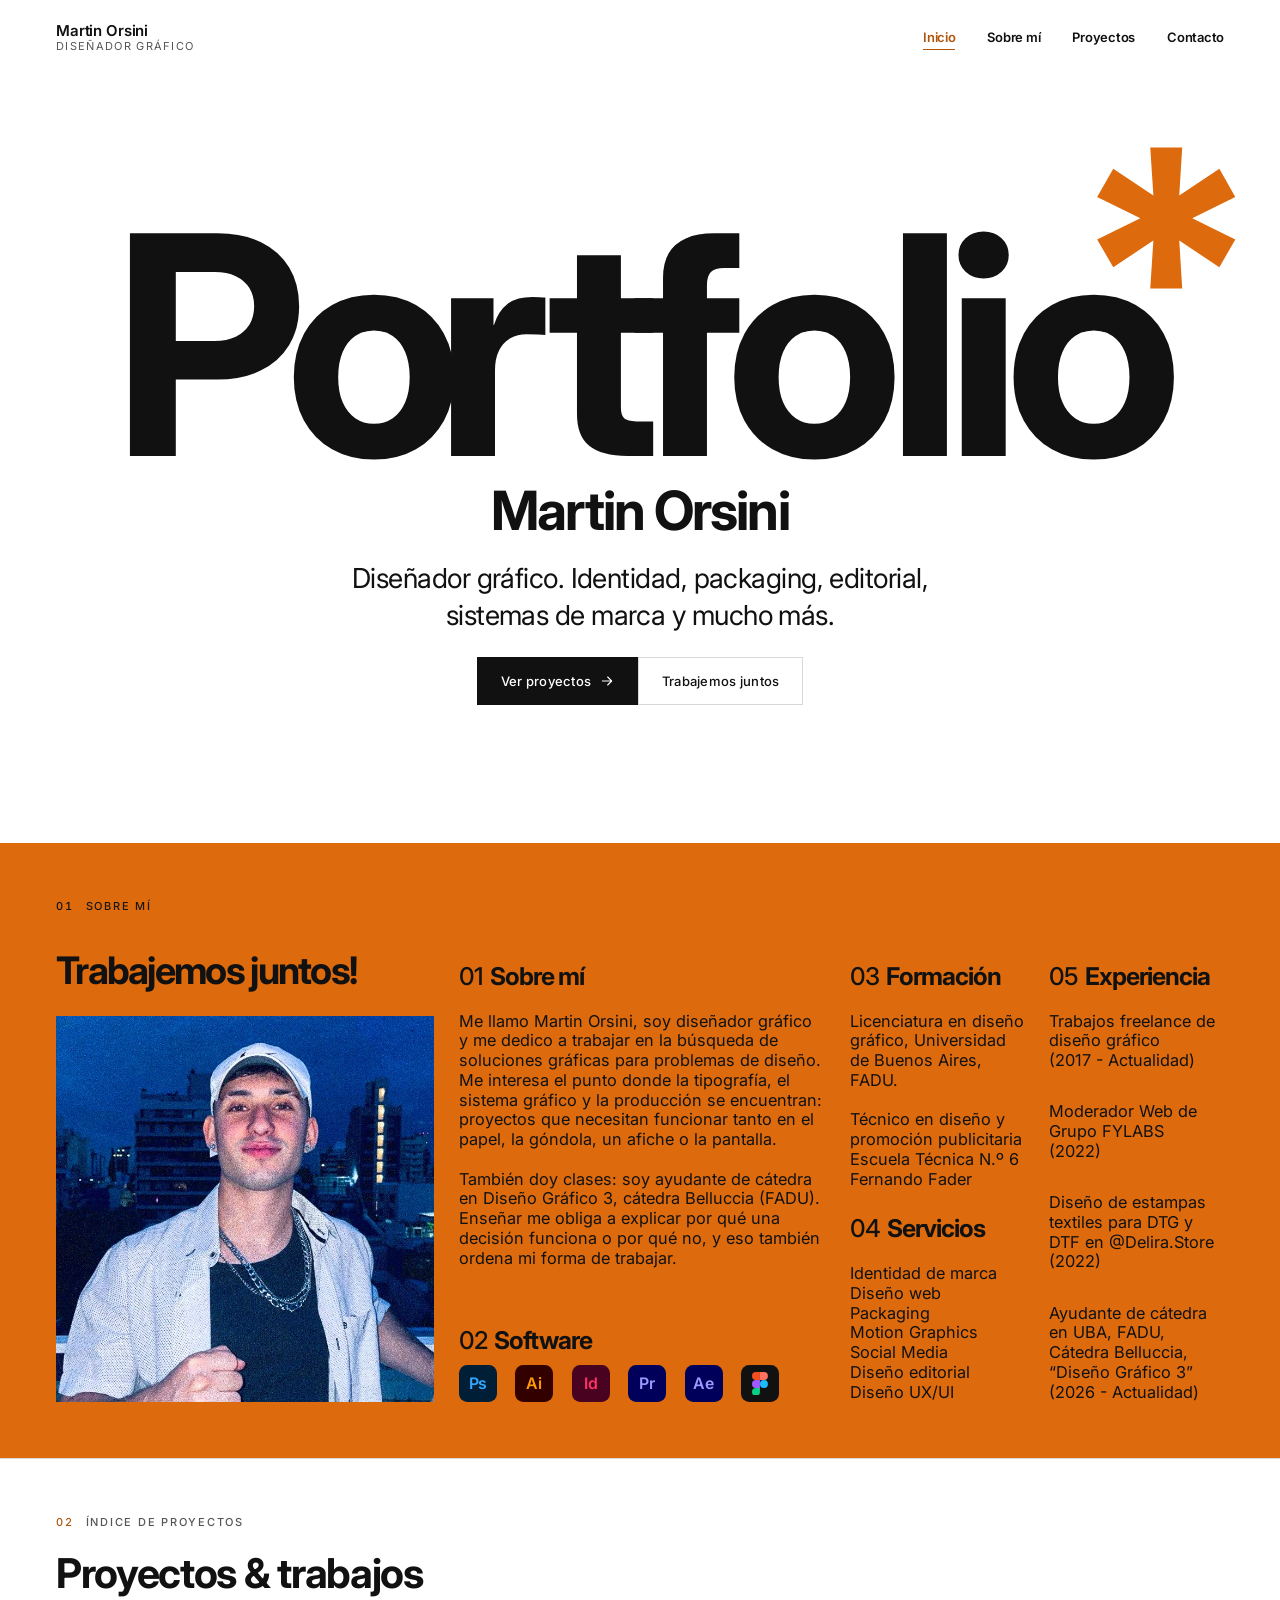
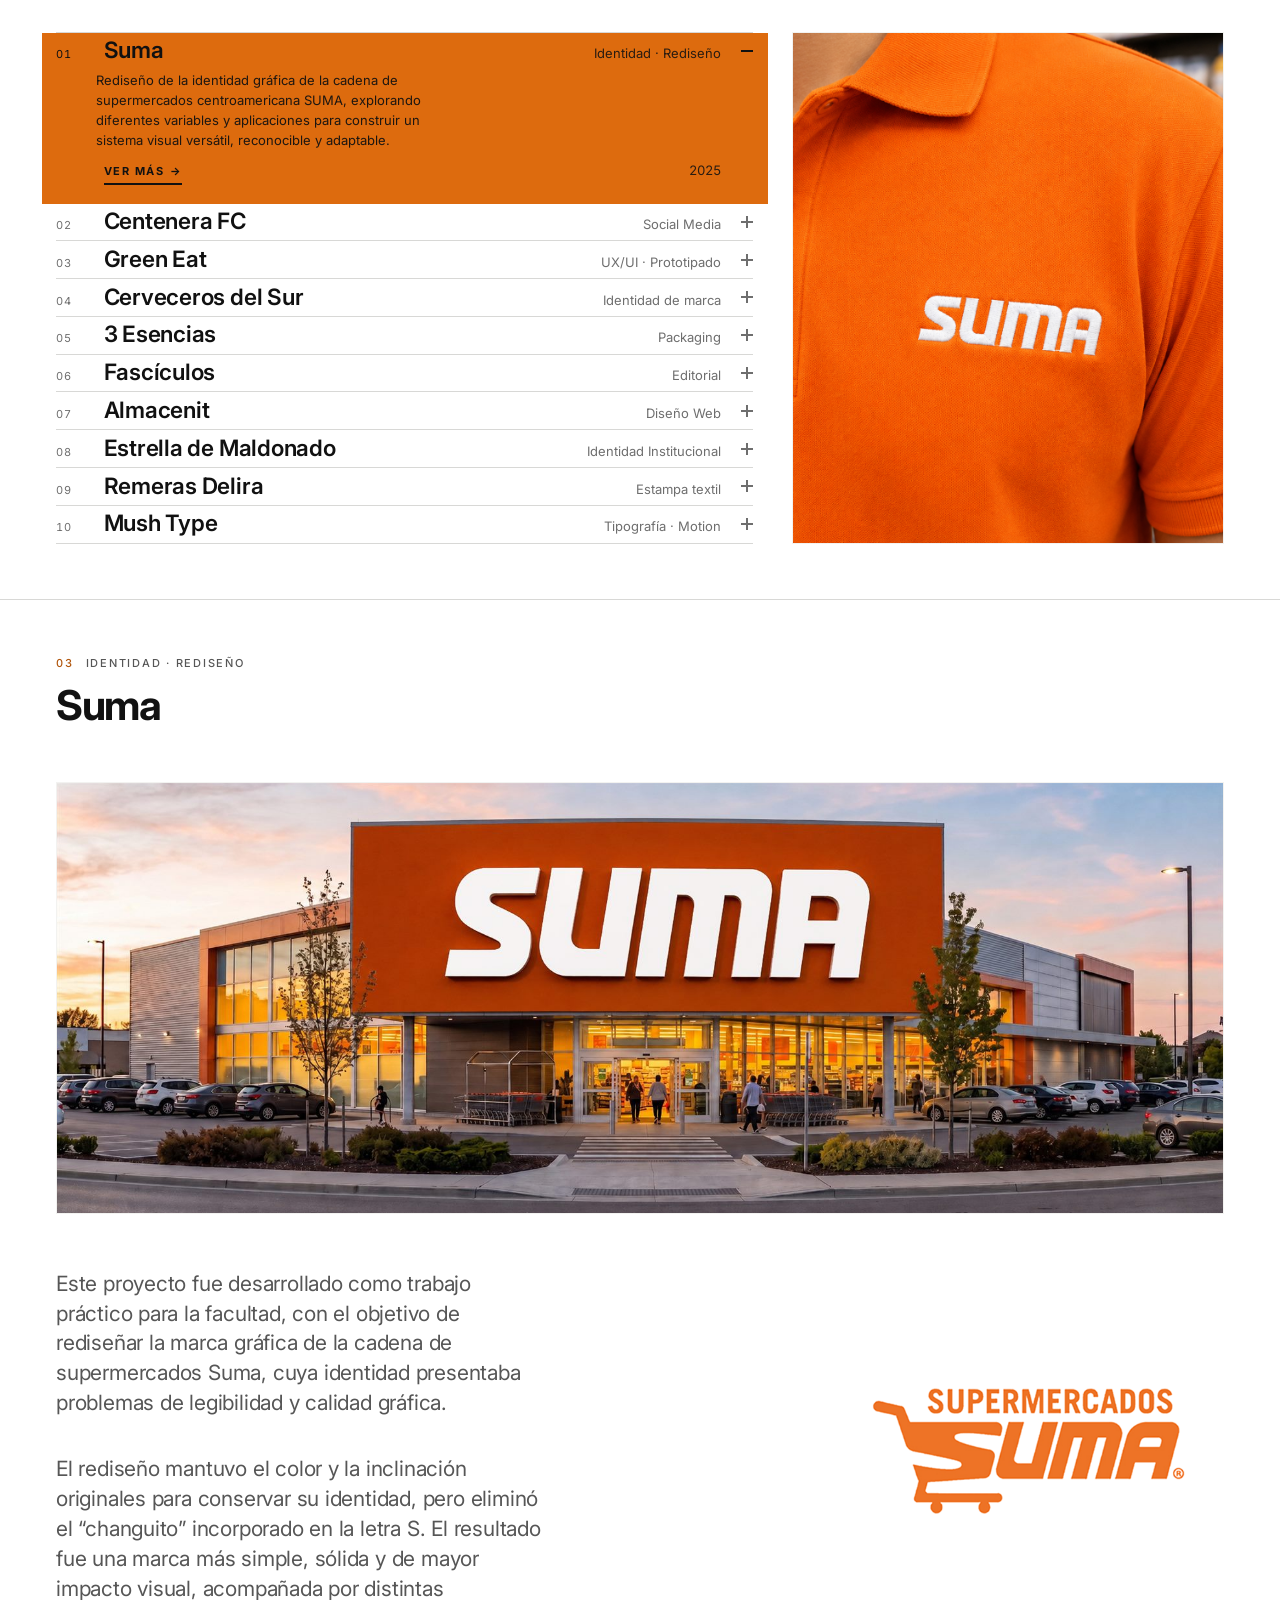
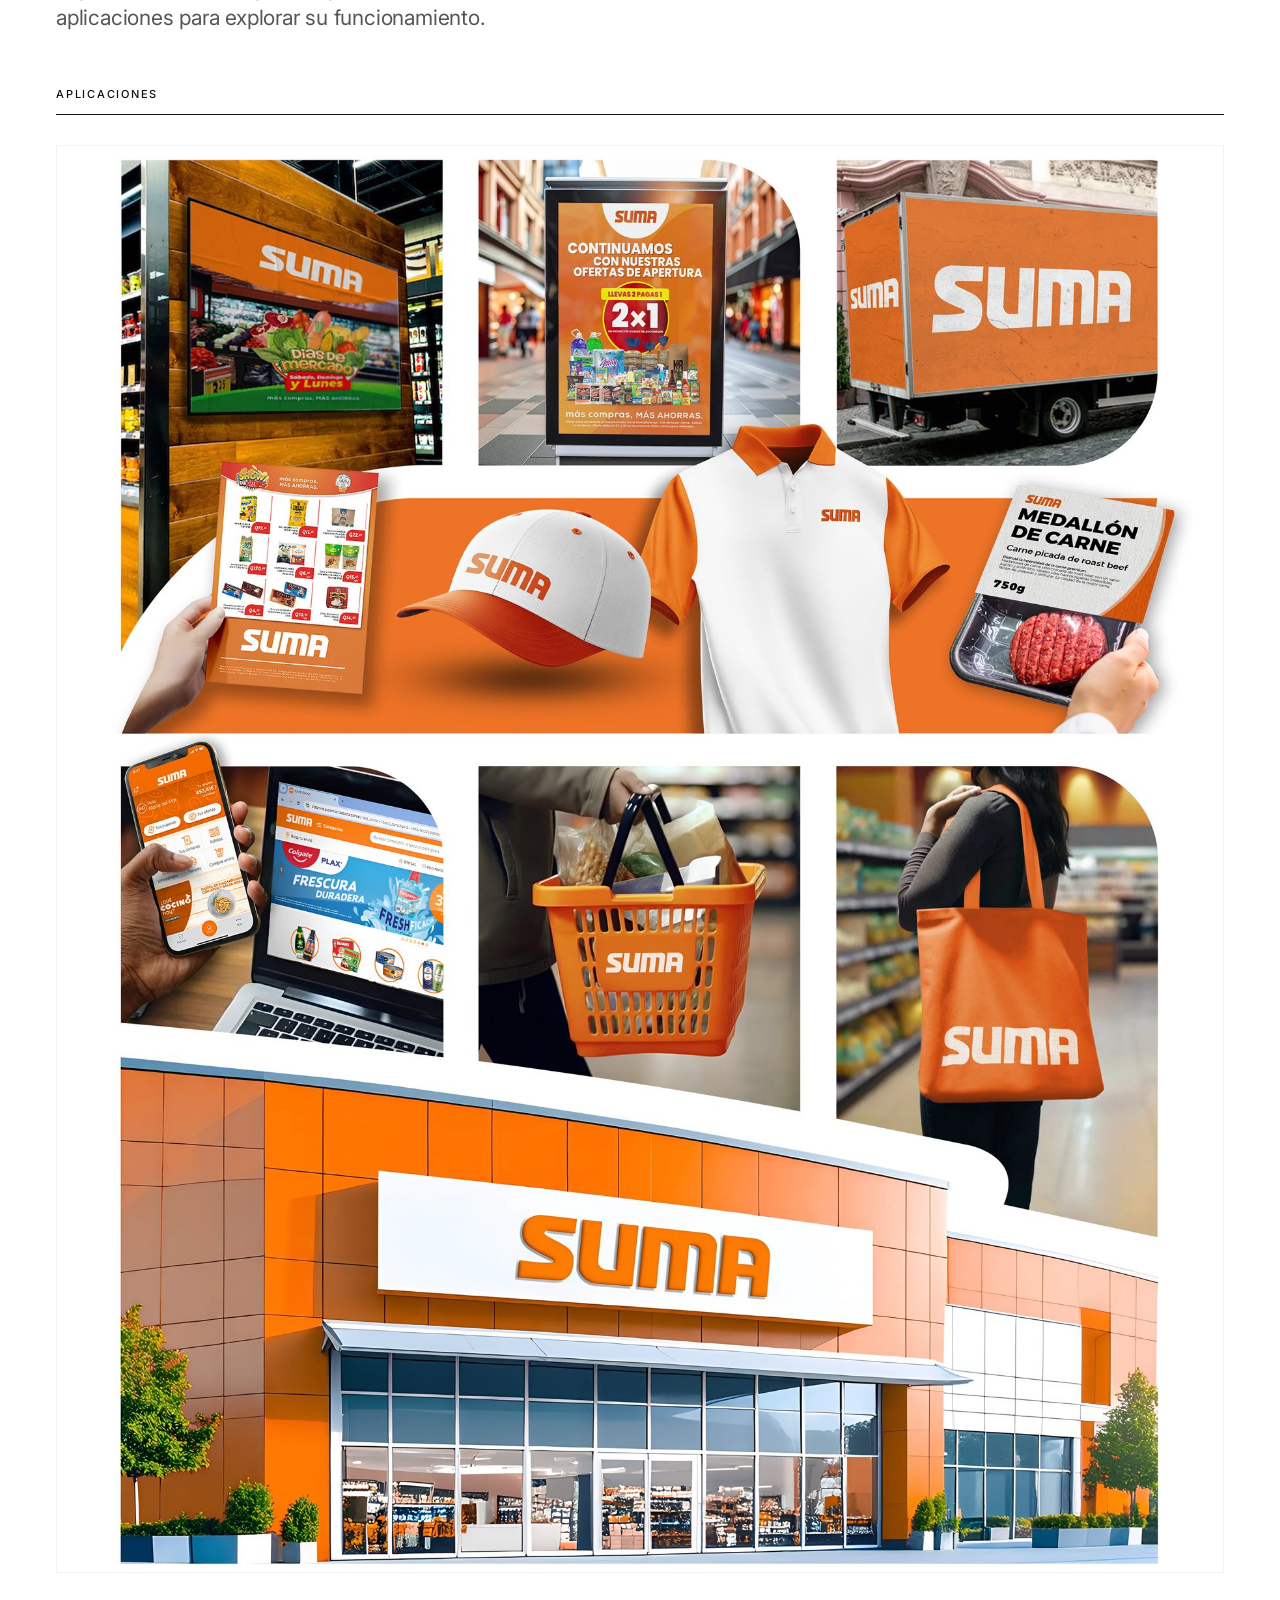
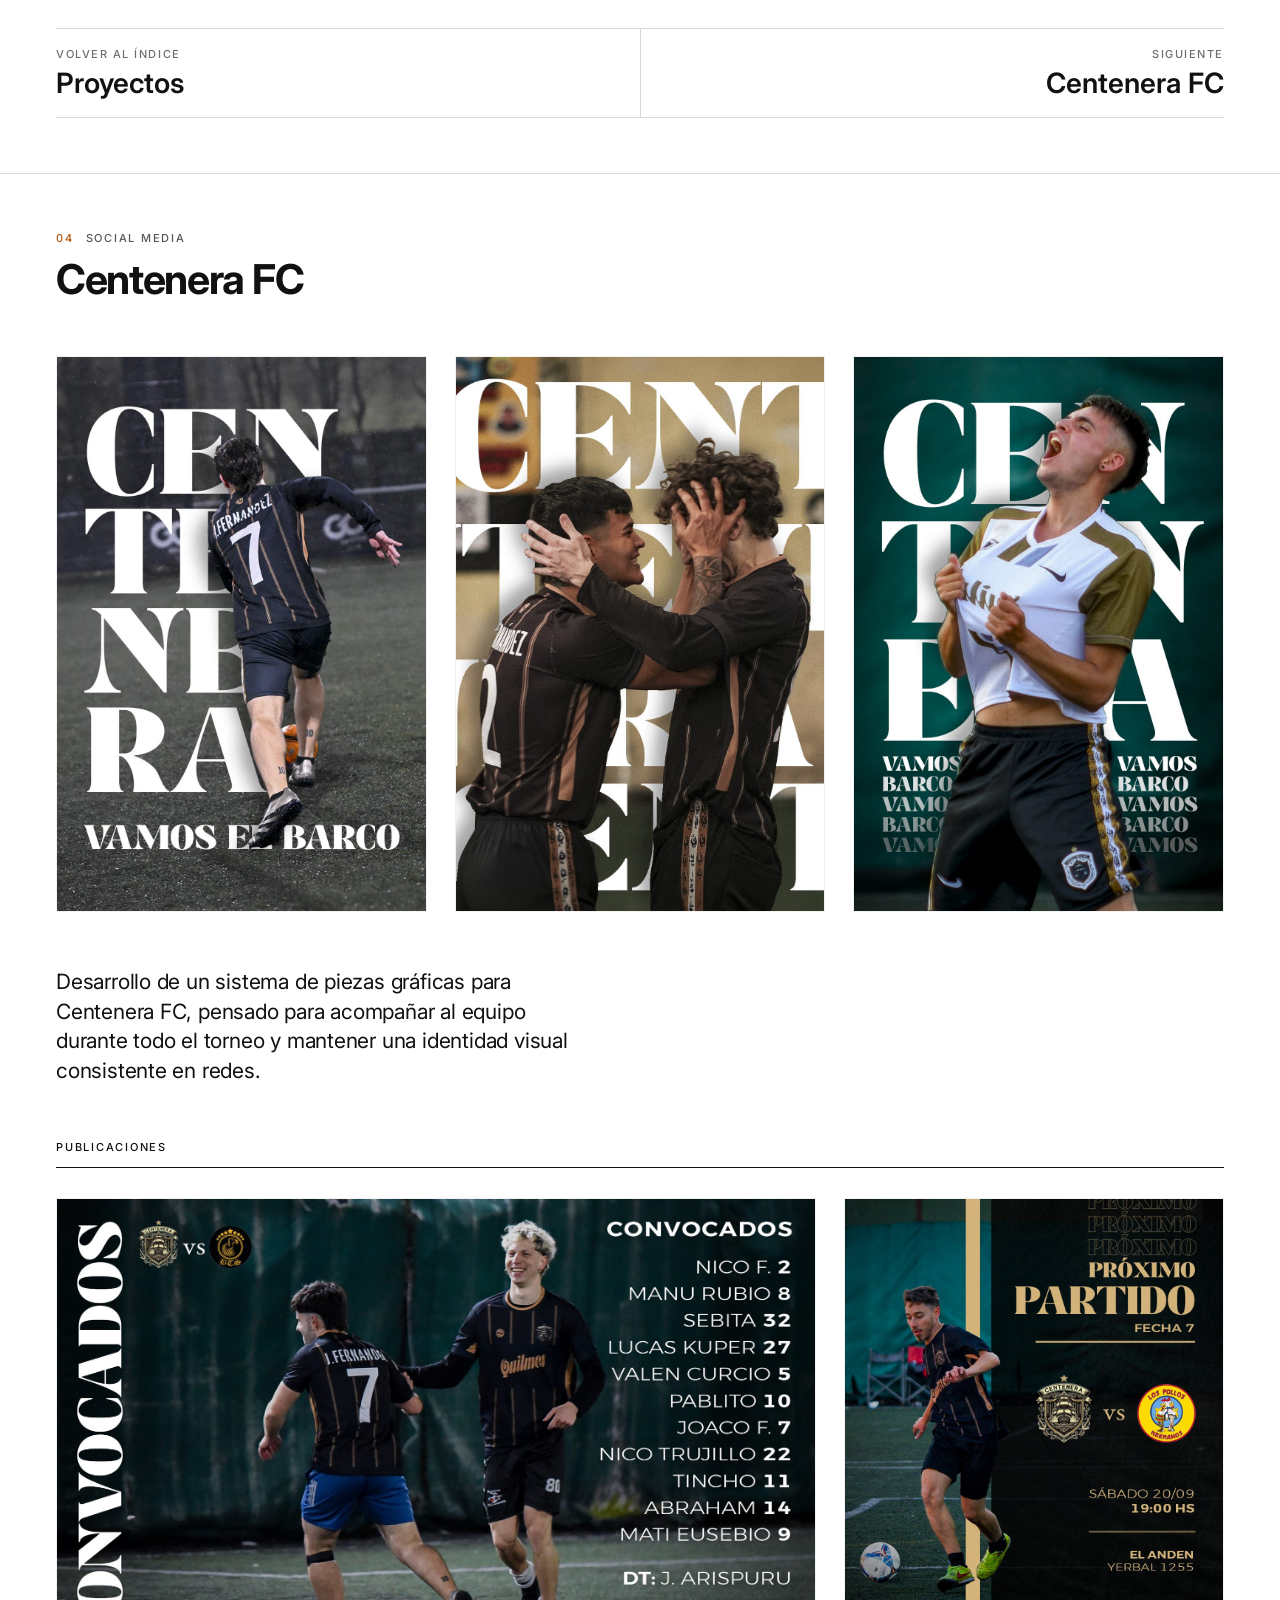
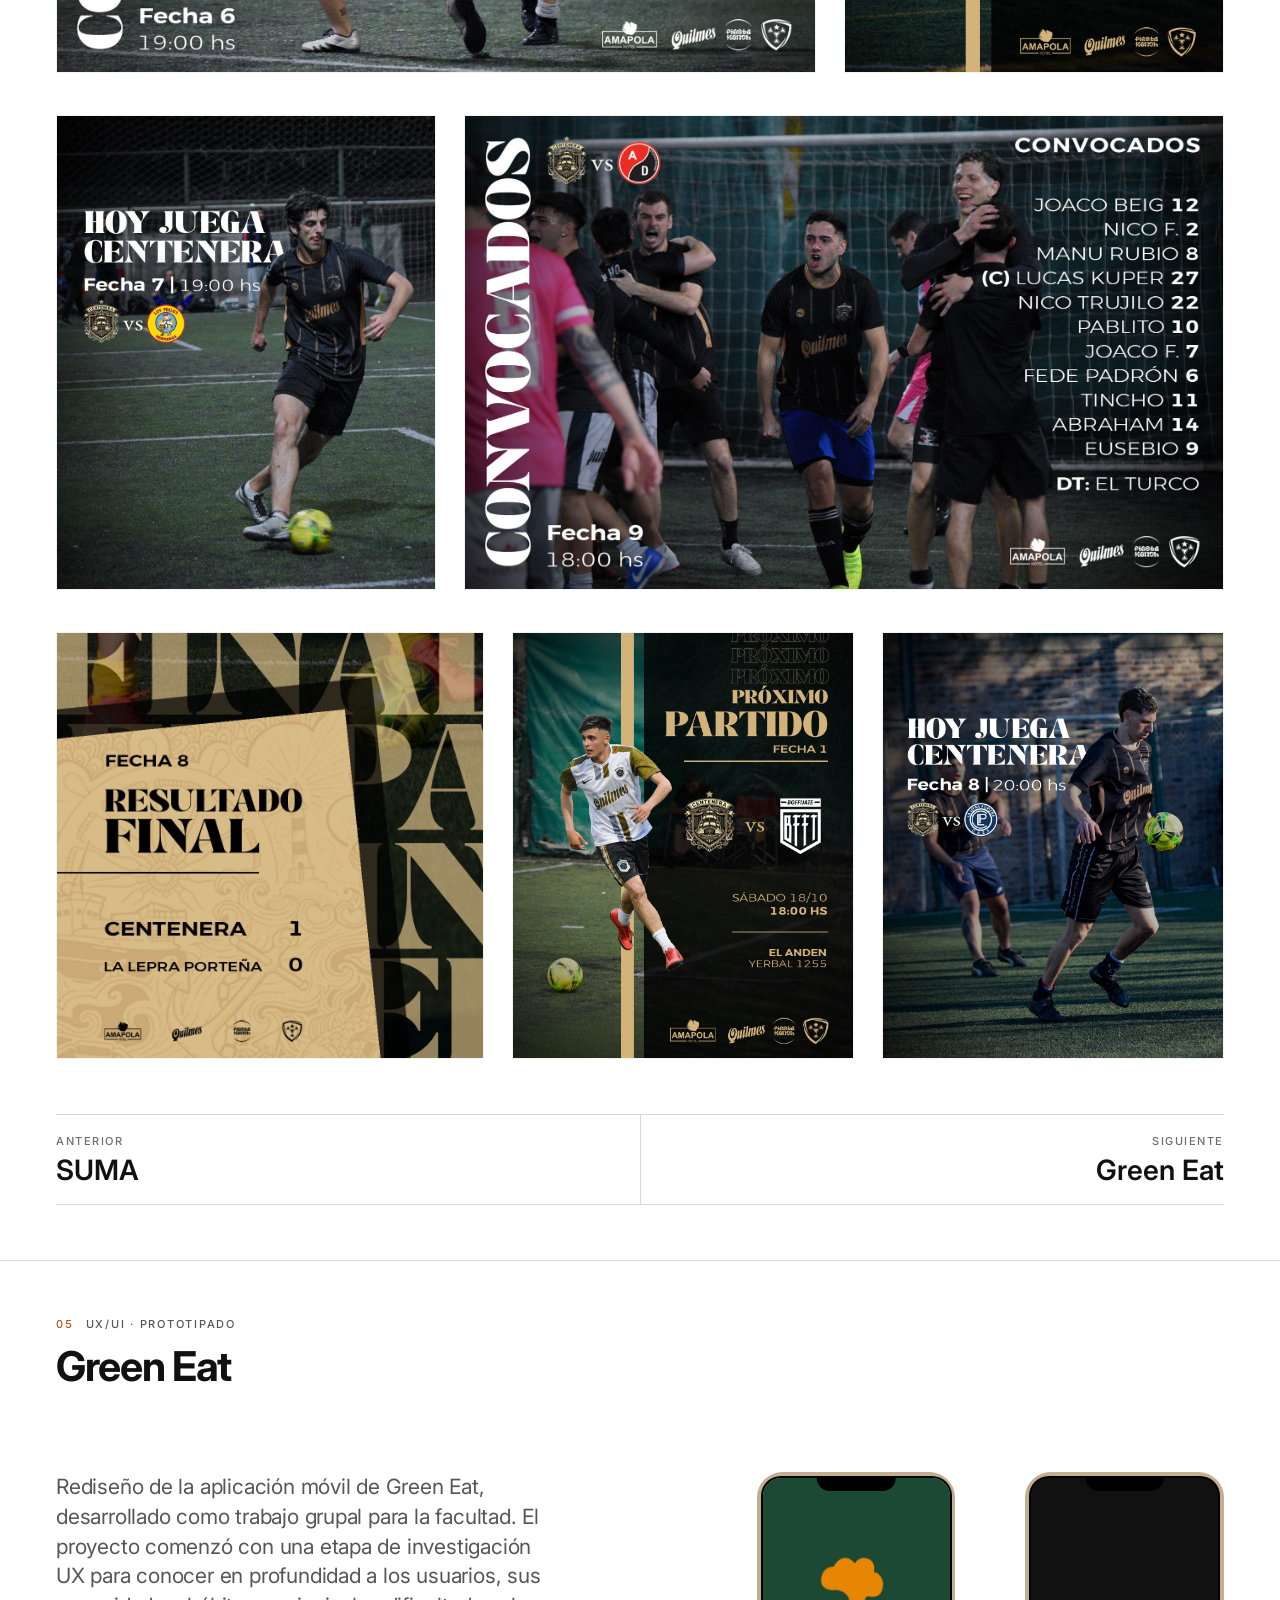
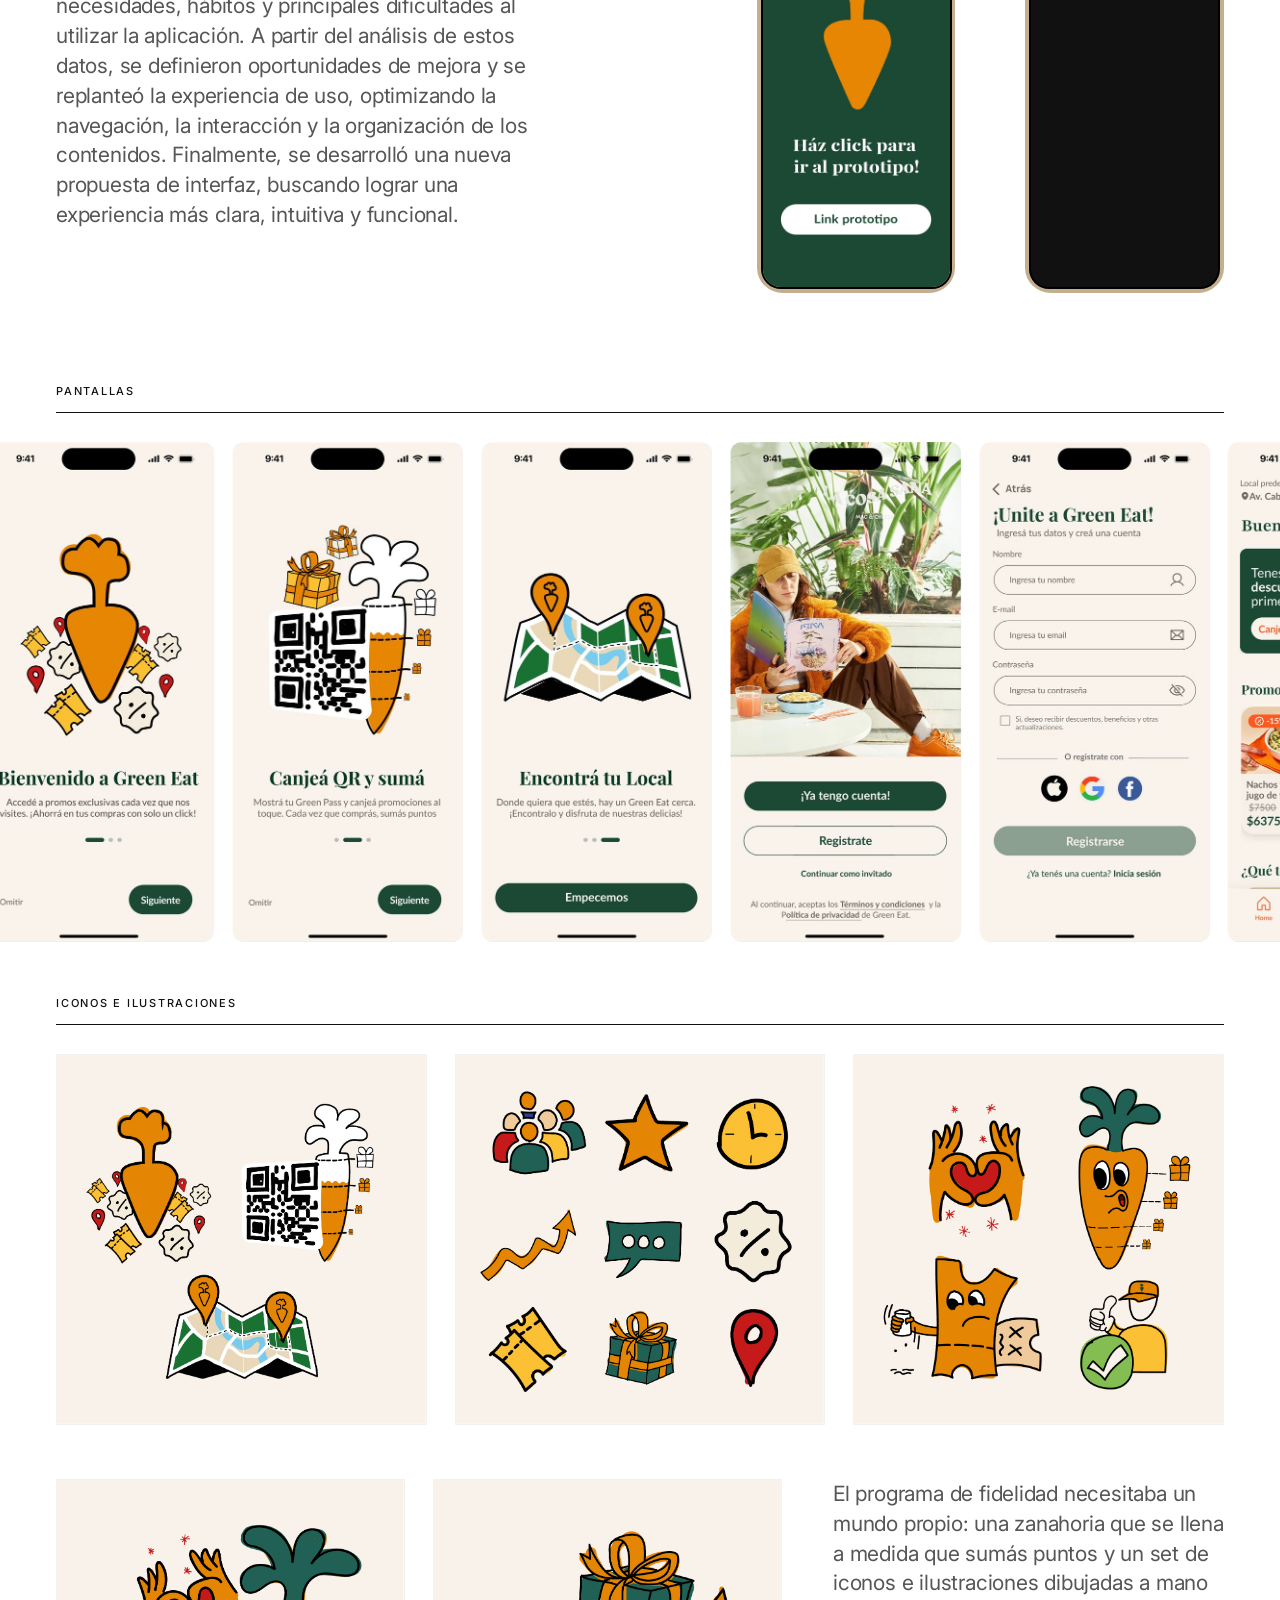
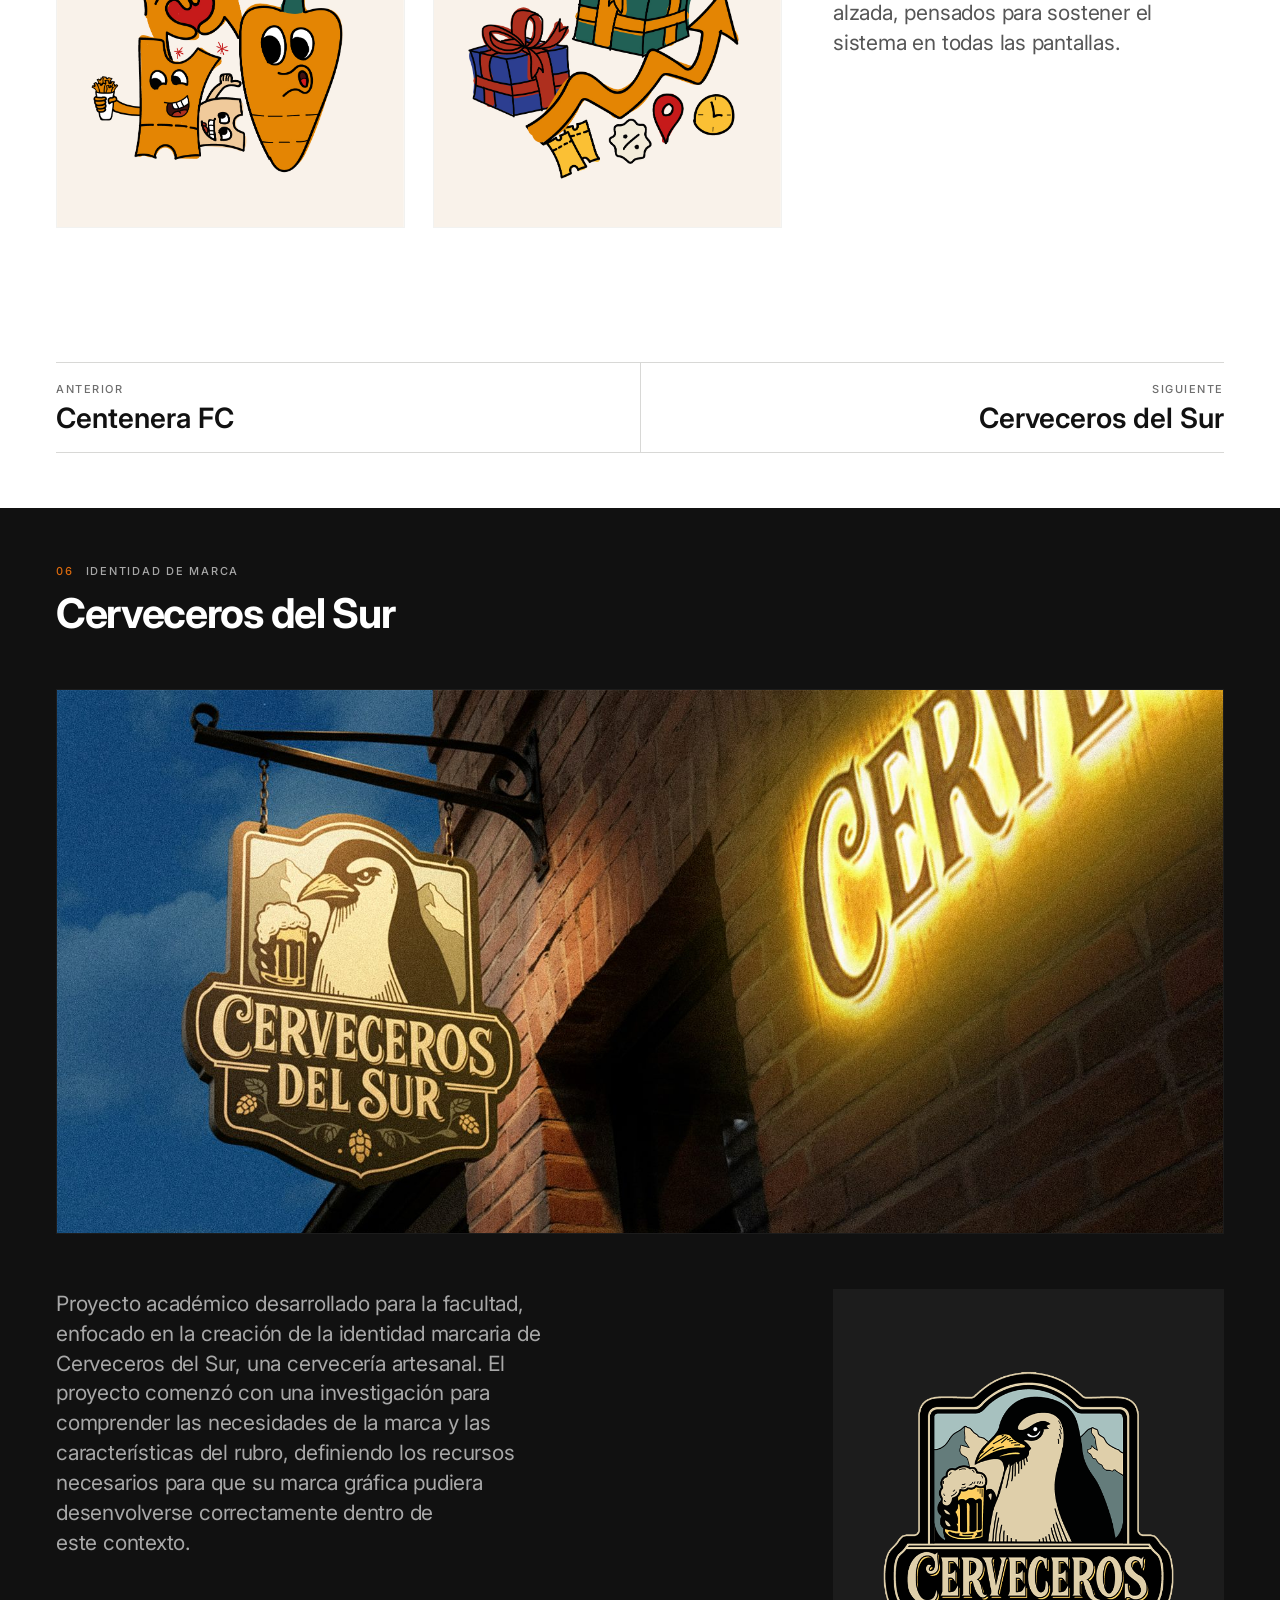
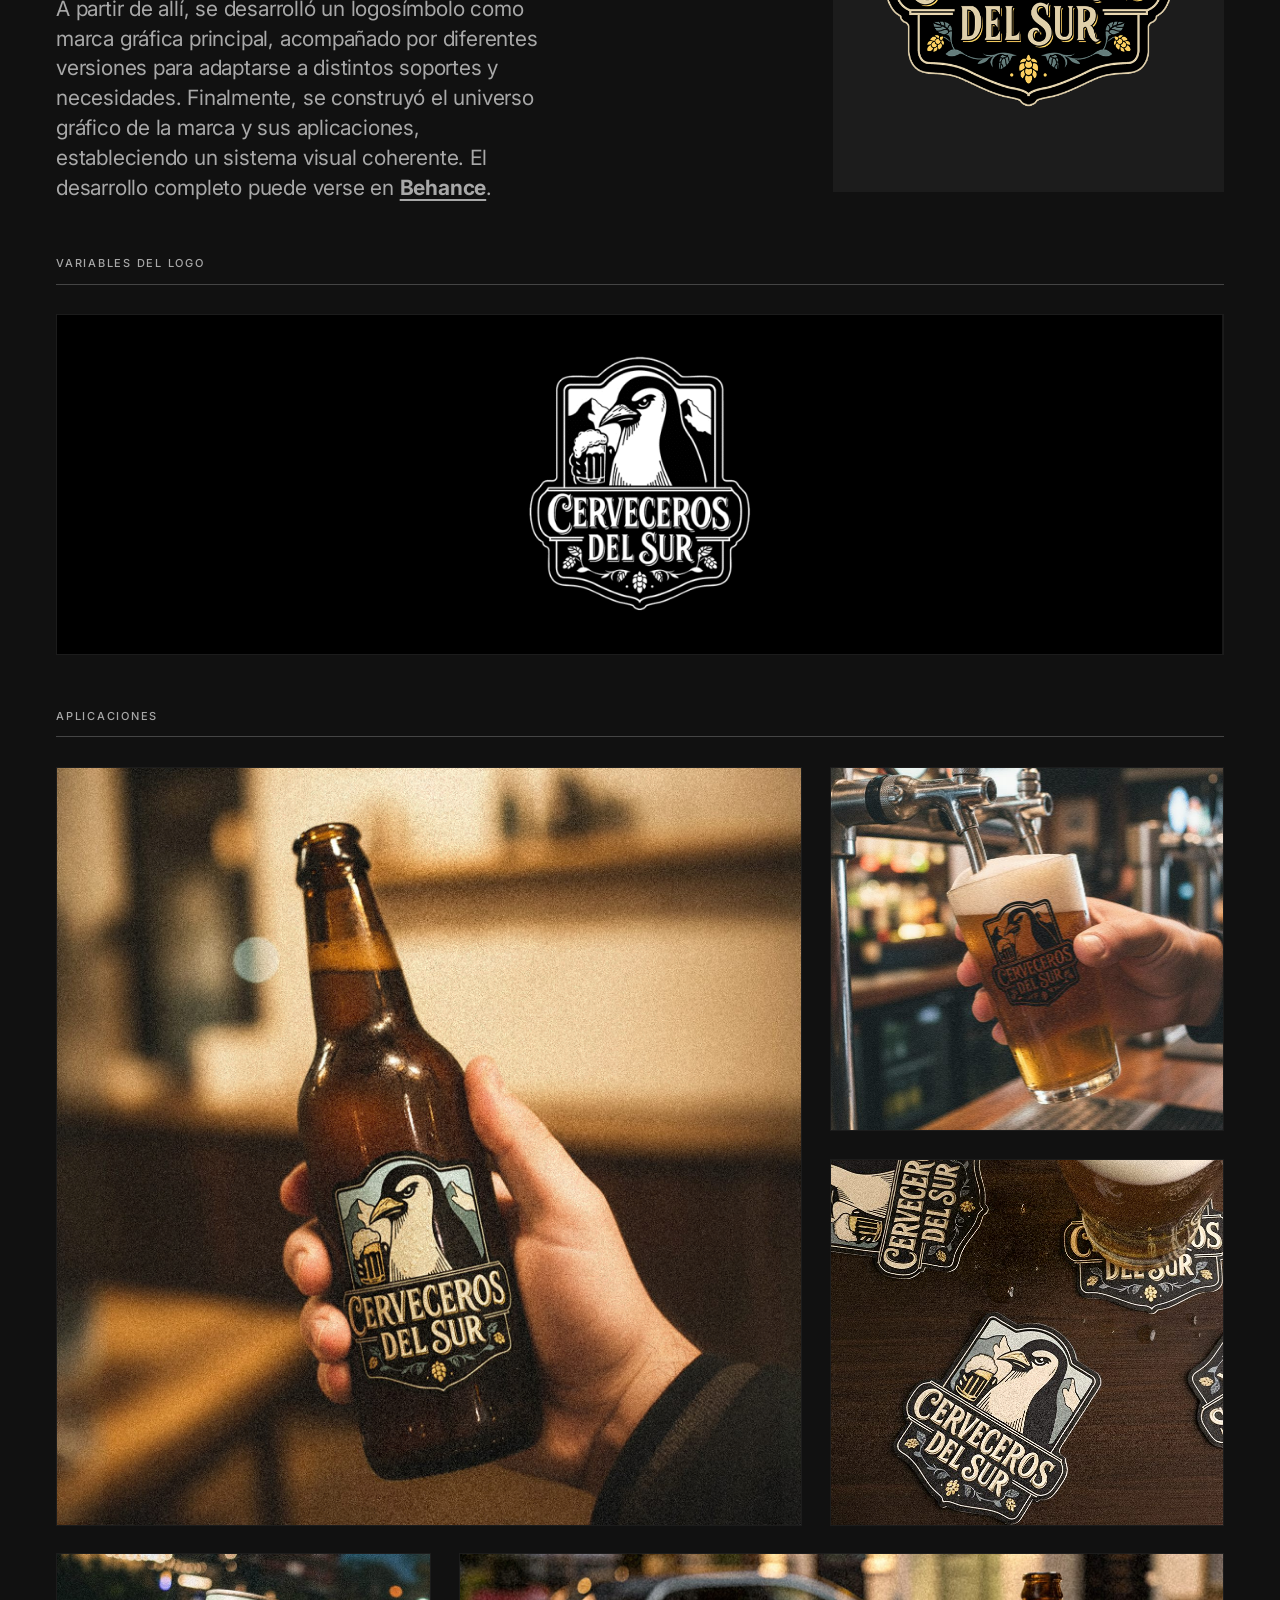
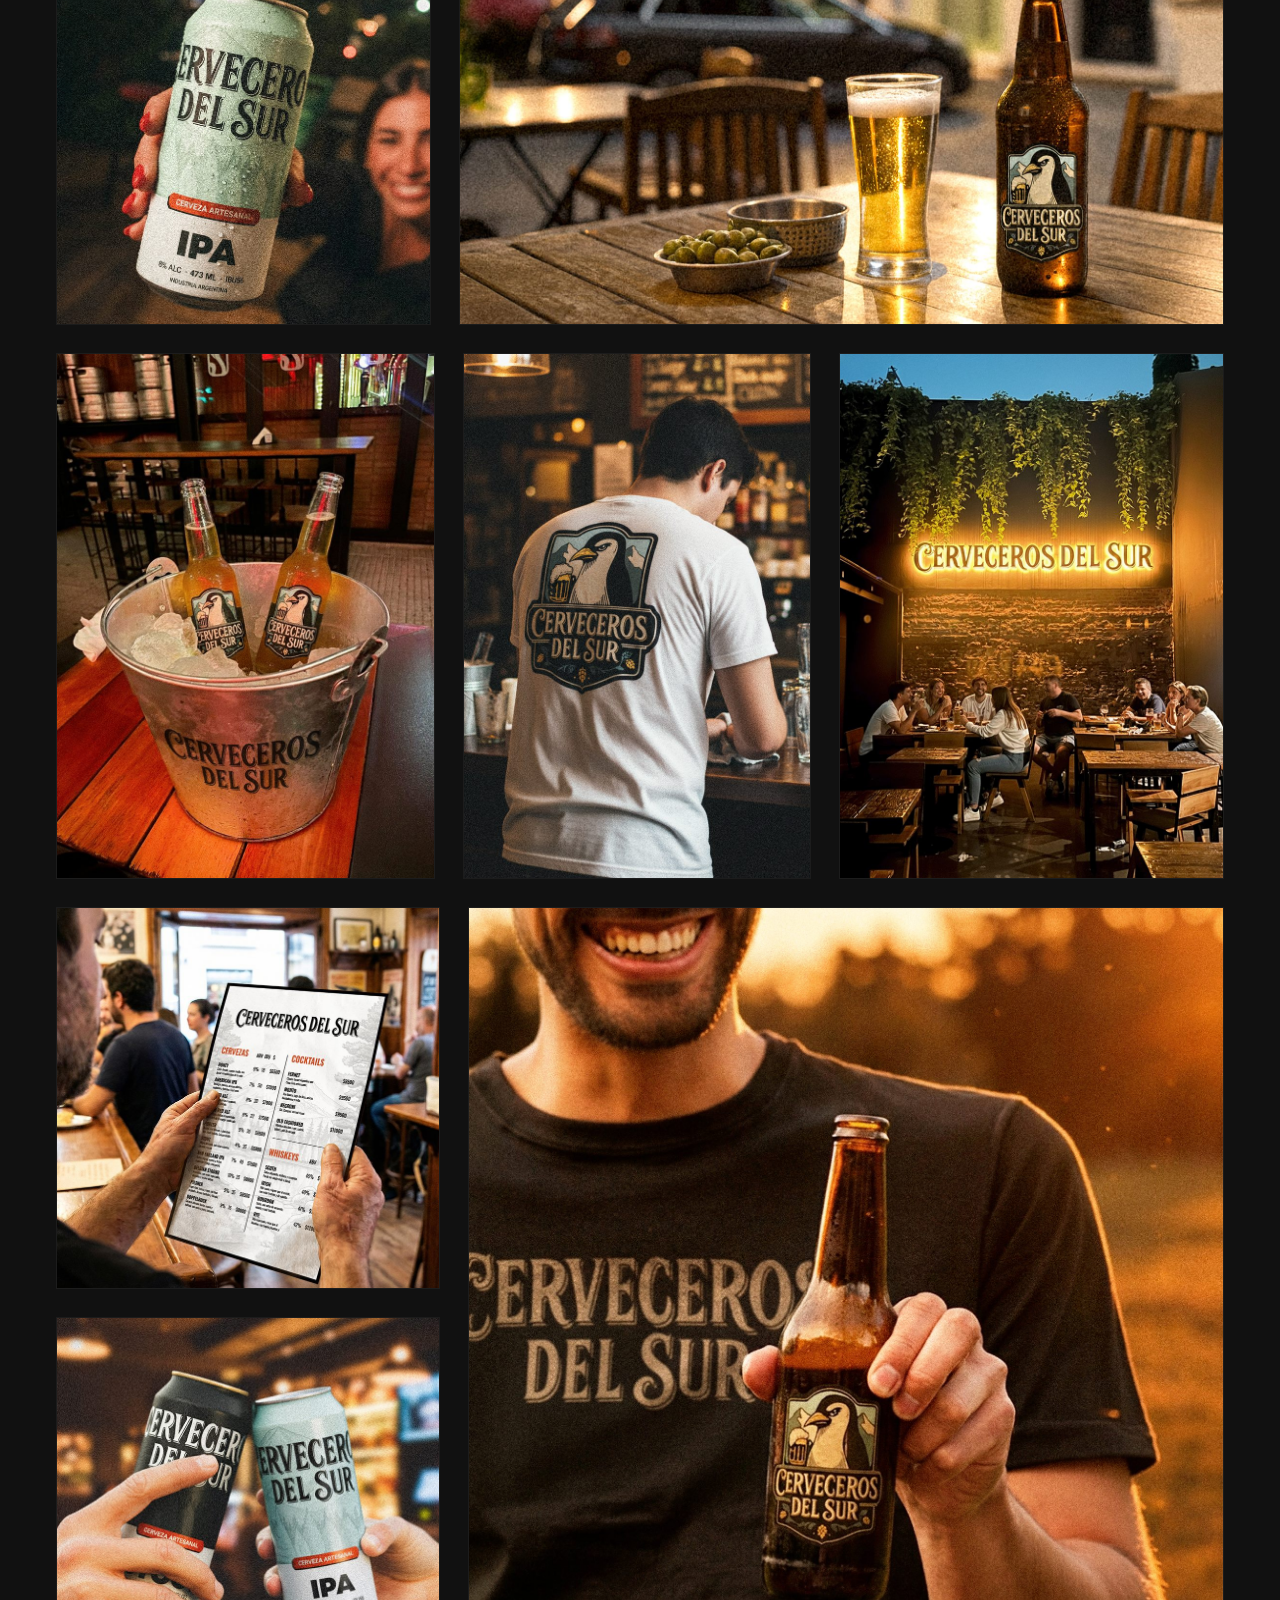
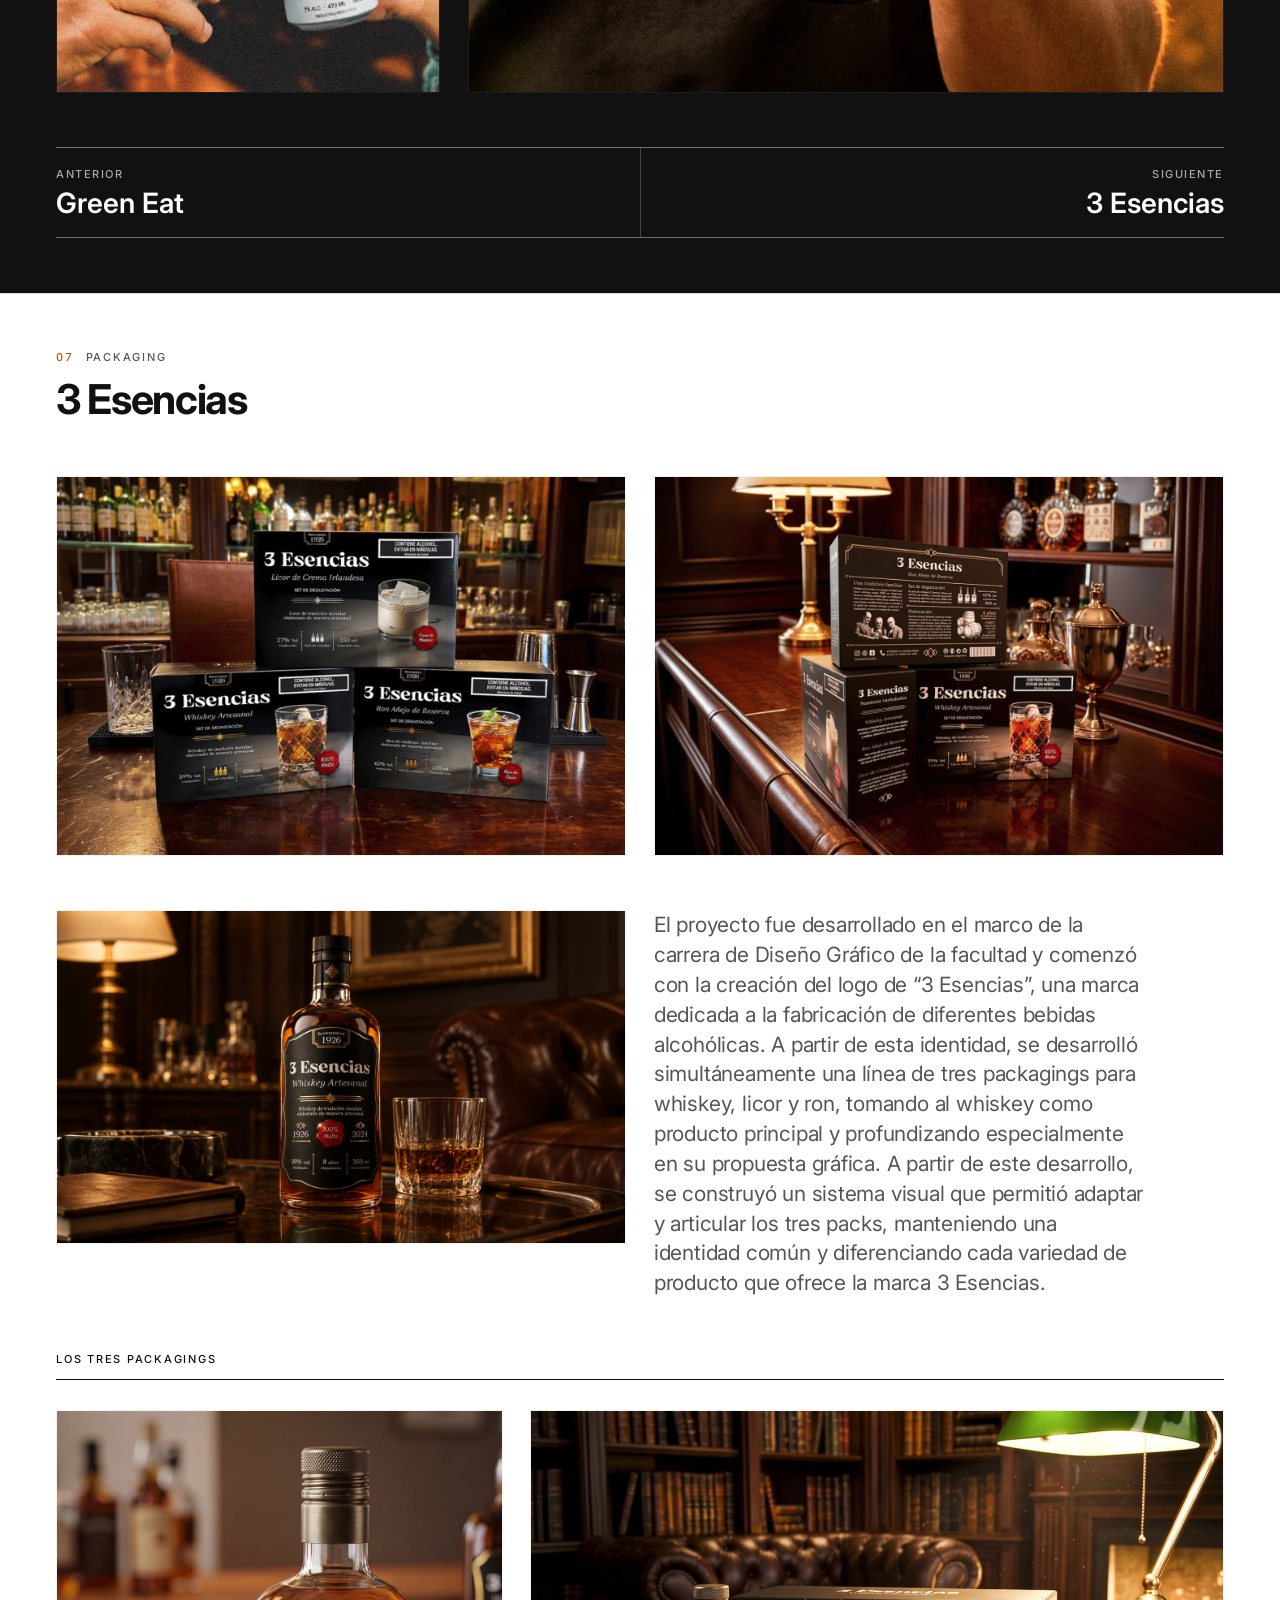
==== commit de515c9d: "Estrella de Maldonado 14-9 seccion maldonado" ====
--- a/index.html
+++ b/index.html
@@ -1298,7 +1298,7 @@
 <!-- ============================================================
      11 — PROYECTO 08 · ESTRELLA DE MALDONADO  (destacado)
      ============================================================ -->
-<section class="section section--dark project" id="p-estrella">
+<section class="section section--dark project project--fit" id="p-estrella">
   <div class="container">
     <header class="project__head reveal">
       <p class="eyebrow"><span class="eyebrow__num">10</span> Identidad Institucional</p>
@@ -1306,68 +1306,93 @@
     </header>
   </div>
 
-  <div class="container reveal">
-    <figure class="fig">
-      <div class="fig__frame ar-2x1" data-slot="Apertura">
-        <img src="assets/images/estrella-de-maldonado/02-apertura.jpg" alt="Apertura de la identidad de Estrella de Maldonado" loading="lazy" decoding="async">
+  <!-- Maquetada sobre 8ESTRELLA DE MALDONADO/web/referencia.jpg (6208x29216)
+       del autor, medida por escaneo de pixeles sobre una copia a 1920.
+       Caja util de la referencia: x 114 a 1821.
+
+       La seccion lleva project--fit, como Cerveceros: sin eso el tope de
+       --media-max-h les recorta el alto a las filas y dejan de llegar al
+       margen derecho. -->
+  <div class="container">
+    <figure class="fig fig--ar reveal" style="--ar: 1.414">
+      <div class="fig__frame" data-slot="Apertura">
+        <img src="assets/images/estrella-de-maldonado/piezas/01.jpg" alt="Collage de apertura de la identidad de Estrella de Maldonado, con fotos de archivo del club" loading="lazy" decoding="async">
       </div>
     </figure>
   </div>
 
   <div class="container">
-    <p class="project__lead reveal">
-      Desarrollo de un sistema de identidad gráfica para Estrella de Maldonado,
-      integrando redes sociales, espacios físicos y diferentes piezas de
-      comunicación para fortalecer su identidad institucional.
-    </p>
-  </div>
-
+    <div class="split__text reveal">
+      <p class="project__lead">
+        Este fue un proyecto grupal desarrollado para la facultad, cuyo
+        objetivo fue rediseñar y revalorizar la identidad institucional del
+        club Estrella de Maldonado, ubicado en el barrio de Palermo. El
+        proyecto partió de un moodboard y un redaccional que definieron el
+        lenguaje y los recursos gráficos para las distintas piezas:
+      </p>
+      <p class="project__lead">
+        “Estrella de Maldonado es un archivo de historias compartidas, un
+        álbum abierto donde generaciones crean nuevas páginas de recuerdos,
+        dejando huellas y celebrando memorias compartidas en familia.”
+      </p>
+      <p class="project__lead">
+        Este proyecto puede verse en mayor detalle en
+        <a class="link-inline"
+           href="https://www.behance.net/gallery/229479727/Estrella-maldonado-Diseno-de-Identidad-Institucional"
+           target="_blank" rel="noopener noreferrer">Behance</a>.
+      </p>
+    </div>
+  </div>
+
+  <!-- Todas las filas son .row-fit: las piezas comparten el alto y el
+       ancho sale de su --ar. Las que van a todo el ancho tambien van en su
+       propia .row-fit --even, asi la calle entre cualquier par de filas es
+       la misma var(--gap). En la referencia las calles, pegadas a mano, van
+       de 24 a 36 px en horizontal y de 27 a 50 en vertical; a 1920 el gap
+       da 32. -->
   <div class="container">
     <h3 class="block-title block-title--section reveal">Afiches</h3>
-    <div class="grid-3">
-      <figure class="fig reveal"><div class="fig__frame ar-4x5" data-slot="Afiche"><img src="assets/images/estrella-de-maldonado/03-titular.jpg" alt="Afiche de la camiseta titular" loading="lazy" decoding="async"></div></figure>
-      <figure class="fig reveal"><div class="fig__frame ar-4x5" data-slot="Afiche"><img src="assets/images/estrella-de-maldonado/04-suplente.jpg" alt="Afiche de la camiseta suplente" loading="lazy" decoding="async"></div></figure>
-      <figure class="fig reveal"><div class="fig__frame ar-4x5" data-slot="Afiche"><img src="assets/images/estrella-de-maldonado/05-auxiliar.jpg" alt="Afiche de la camiseta auxiliar" loading="lazy" decoding="async"></div></figure>
-    </div>
-  </div>
-
+    <div class="row-fit row-fit--even reveal">
+      <figure class="fig fig--ar" style="--ar: 0.9231"><div class="fig__frame" data-slot="Afiche"><img src="assets/images/estrella-de-maldonado/piezas/02.jpg" alt="Afiche del gran partido y jornada familiar colgado en la tribuna" loading="lazy" decoding="async"></div></figure>
+      <figure class="fig fig--ar" style="--ar: 0.9231"><div class="fig__frame" data-slot="Afiche"><img src="assets/images/estrella-de-maldonado/piezas/03.jpg" alt="Afiche de la muestra de gimnasia artística en el gimnasio del club" loading="lazy" decoding="async"></div></figure>
+      <figure class="fig fig--ar" style="--ar: 0.9259"><div class="fig__frame" data-slot="Afiche"><img src="assets/images/estrella-de-maldonado/piezas/04.jpg" alt="Afiche Archivo de grandes historias en un refugio de colectivo" loading="lazy" decoding="async"></div></figure>
+    </div>
+  </div>
+
+  <!-- El 05 es un GIF recortado al encuadre que pidio el autor con
+       .herramientas/recortar-gif.ps1: sin perder la animacion ni colores. -->
   <div class="container">
     <h3 class="block-title block-title--section reveal">Digital</h3>
-    <div class="grid-2">
-      <figure class="fig reveal"><div class="fig__frame ar-4x3" data-slot="Pieza de redes"><img src="assets/images/estrella-de-maldonado/07-anuario-a.jpg" alt="Pieza del anuario en redes" loading="lazy" decoding="async"></div></figure>
-      <figure class="fig reveal"><div class="fig__frame ar-4x3" data-slot="Pieza de redes"><img src="assets/images/estrella-de-maldonado/08-anuario-b.jpg" alt="Pieza del anuario en redes" loading="lazy" decoding="async"></div></figure>
-    </div>
-    <div class="grid-3">
-      <figure class="fig reveal"><div class="fig__frame ar-3x2" data-slot="Pieza"><img src="assets/images/estrella-de-maldonado/06-linea.jpg" alt="Pieza de la línea gráfica" loading="lazy" decoding="async"></div></figure>
-      <figure class="fig reveal"><div class="fig__frame ar-3x2" data-slot="Pieza"><img src="assets/images/estrella-de-maldonado/10-cancha.jpg" alt="Pieza con foto de la cancha" loading="lazy" decoding="async"></div></figure>
-      <figure class="fig reveal"><div class="fig__frame ar-3x2" data-slot="Pieza"><img src="assets/images/estrella-de-maldonado/11-entrenamiento.jpg" alt="Pieza con foto de entrenamiento" loading="lazy" decoding="async"></div></figure>
-      <figure class="fig reveal"><div class="fig__frame ar-3x2" data-slot="Pieza"><img src="assets/images/estrella-de-maldonado/09-anuario-mockup.jpg" alt="Mockup del anuario" loading="lazy" decoding="async"></div></figure>
-      <figure class="fig reveal"><div class="fig__frame ar-3x2" data-slot="Pieza"><img src="assets/images/estrella-de-maldonado/07-anuario-a.jpg" alt="Pieza del anuario" loading="lazy" decoding="async"></div></figure>
-      <figure class="fig reveal"><div class="fig__frame ar-3x2" data-slot="Pieza"><img src="assets/images/estrella-de-maldonado/08-anuario-b.jpg" alt="Pieza del anuario" loading="lazy" decoding="async"></div></figure>
-    </div>
-  </div>
-
+    <div class="row-fit row-fit--even reveal">
+      <figure class="fig fig--ar" style="--ar: 1.3014"><div class="fig__frame" data-slot="Sitio web"><img src="assets/images/estrella-de-maldonado/piezas/05.gif" alt="Animación del sitio web del club en una notebook" loading="lazy" decoding="async"></div></figure>
+      <figure class="fig fig--ar" style="--ar: 0.545"><div class="fig__frame" data-slot="Instagram"><img src="assets/images/estrella-de-maldonado/piezas/06.jpg" alt="Perfil de Instagram del club en un teléfono" loading="lazy" decoding="async"></div></figure>
+    </div>
+  </div>
+
+  <!-- El 11 tambien es un GIF recortado; el 14 va como vino. En la
+       referencia las filas 08-09 y 10-11 cortan en el mismo lugar, y eso
+       sale solo del reparto por --ar: las cuatro piezas rondan 1.83-1.92. -->
   <div class="container">
     <h3 class="block-title block-title--section reveal">Indumentaria, banderas y más</h3>
-
-    <div class="grid-asym">
-      <figure class="fig fig--span2 reveal"><div class="fig__frame ar-1x1" data-slot="Camisetas"><img src="assets/images/estrella-de-maldonado/01-mockup.jpg" alt="Camisetas de la temporada" loading="lazy" decoding="async"></div></figure>
-      <div class="fig-stack">
-        <figure class="fig reveal"><div class="fig__frame ar-2x1" data-slot="Titular"><img src="assets/images/estrella-de-maldonado/03-titular.jpg" alt="Camiseta titular" loading="lazy" decoding="async"></div></figure>
-        <figure class="fig reveal"><div class="fig__frame ar-2x1" data-slot="Suplente"><img src="assets/images/estrella-de-maldonado/04-suplente.jpg" alt="Camiseta suplente" loading="lazy" decoding="async"></div></figure>
-      </div>
-    </div>
-
-    <figure class="fig reveal">
-      <div class="fig__frame ar-3x1" data-slot="Cancha"><img src="assets/images/estrella-de-maldonado/10-cancha.jpg" alt="Bandera desplegada en la cancha" loading="lazy" decoding="async"></div>
-    </figure>
-
-    <div class="grid-asym">
-      <div class="fig-stack">
-        <figure class="fig reveal"><div class="fig__frame ar-2x1" data-slot="Auxiliar"><img src="assets/images/estrella-de-maldonado/05-auxiliar.jpg" alt="Camiseta auxiliar" loading="lazy" decoding="async"></div></figure>
-        <figure class="fig reveal"><div class="fig__frame ar-2x1" data-slot="Entrenamiento"><img src="assets/images/estrella-de-maldonado/11-entrenamiento.jpg" alt="Indumentaria de entrenamiento" loading="lazy" decoding="async"></div></figure>
-      </div>
-      <figure class="fig fig--span2 reveal"><div class="fig__frame ar-1x1" data-slot="Anuario"><img src="assets/images/estrella-de-maldonado/09-anuario-mockup.jpg" alt="Mockup del anuario del club" loading="lazy" decoding="async"></div></figure>
+    <div class="row-fit row-fit--even reveal">
+      <figure class="fig fig--ar" style="--ar: 1.8848"><div class="fig__frame" data-slot="Bandera"><img src="assets/images/estrella-de-maldonado/piezas/07.jpg" alt="Bandera Mis recuerdos más lindos son de la Estrella colgada en la fachada del club" loading="lazy" decoding="async"></div></figure>
+    </div>
+    <div class="row-fit row-fit--even reveal">
+      <figure class="fig fig--ar" style="--ar: 1.8265"><div class="fig__frame" data-slot="Anuario"><img src="assets/images/estrella-de-maldonado/piezas/08.jpg" alt="Anuario del club abierto con las fotos de los equipos" loading="lazy" decoding="async"></div></figure>
+      <figure class="fig fig--ar" style="--ar: 1.8377"><div class="fig__frame" data-slot="Credencial"><img src="assets/images/estrella-de-maldonado/piezas/09.jpg" alt="Credencial de socio del club en su porta credencial" loading="lazy" decoding="async"></div></figure>
+    </div>
+    <div class="row-fit row-fit--even reveal">
+      <figure class="fig fig--ar" style="--ar: 1.9017"><div class="fig__frame" data-slot="Carta"><img src="assets/images/estrella-de-maldonado/piezas/10.jpg" alt="Carta del buffet del club sobre una mesa de madera" loading="lazy" decoding="async"></div></figure>
+      <figure class="fig fig--ar" style="--ar: 1.9152"><div class="fig__frame" data-slot="Banderas"><img src="assets/images/estrella-de-maldonado/piezas/11.gif" alt="Animación de banderas del club colgadas en el alambrado de la cancha" loading="lazy" decoding="async"></div></figure>
+    </div>
+    <div class="row-fit row-fit--even reveal">
+      <figure class="fig fig--ar" style="--ar: 1.9376"><div class="fig__frame" data-slot="Colectivo"><img src="assets/images/estrella-de-maldonado/piezas/12.jpg" alt="Colectivo ploteado con el nombre Maldonado" loading="lazy" decoding="async"></div></figure>
+    </div>
+    <div class="row-fit row-fit--even reveal">
+      <figure class="fig fig--ar" style="--ar: 1.8692"><div class="fig__frame" data-slot="Fachada"><img src="assets/images/estrella-de-maldonado/piezas/13.jpg" alt="Fachada del club intervenida con la identidad" loading="lazy" decoding="async"></div></figure>
+    </div>
+    <div class="row-fit row-fit--even reveal">
+      <figure class="fig fig--ar" style="--ar: 2.167"><div class="fig__frame" data-slot="Camisetas"><img src="assets/images/estrella-de-maldonado/piezas/14.gif" alt="Animación de las camisetas 2025 del club" loading="lazy" decoding="async"></div></figure>
     </div>
   </div>
 
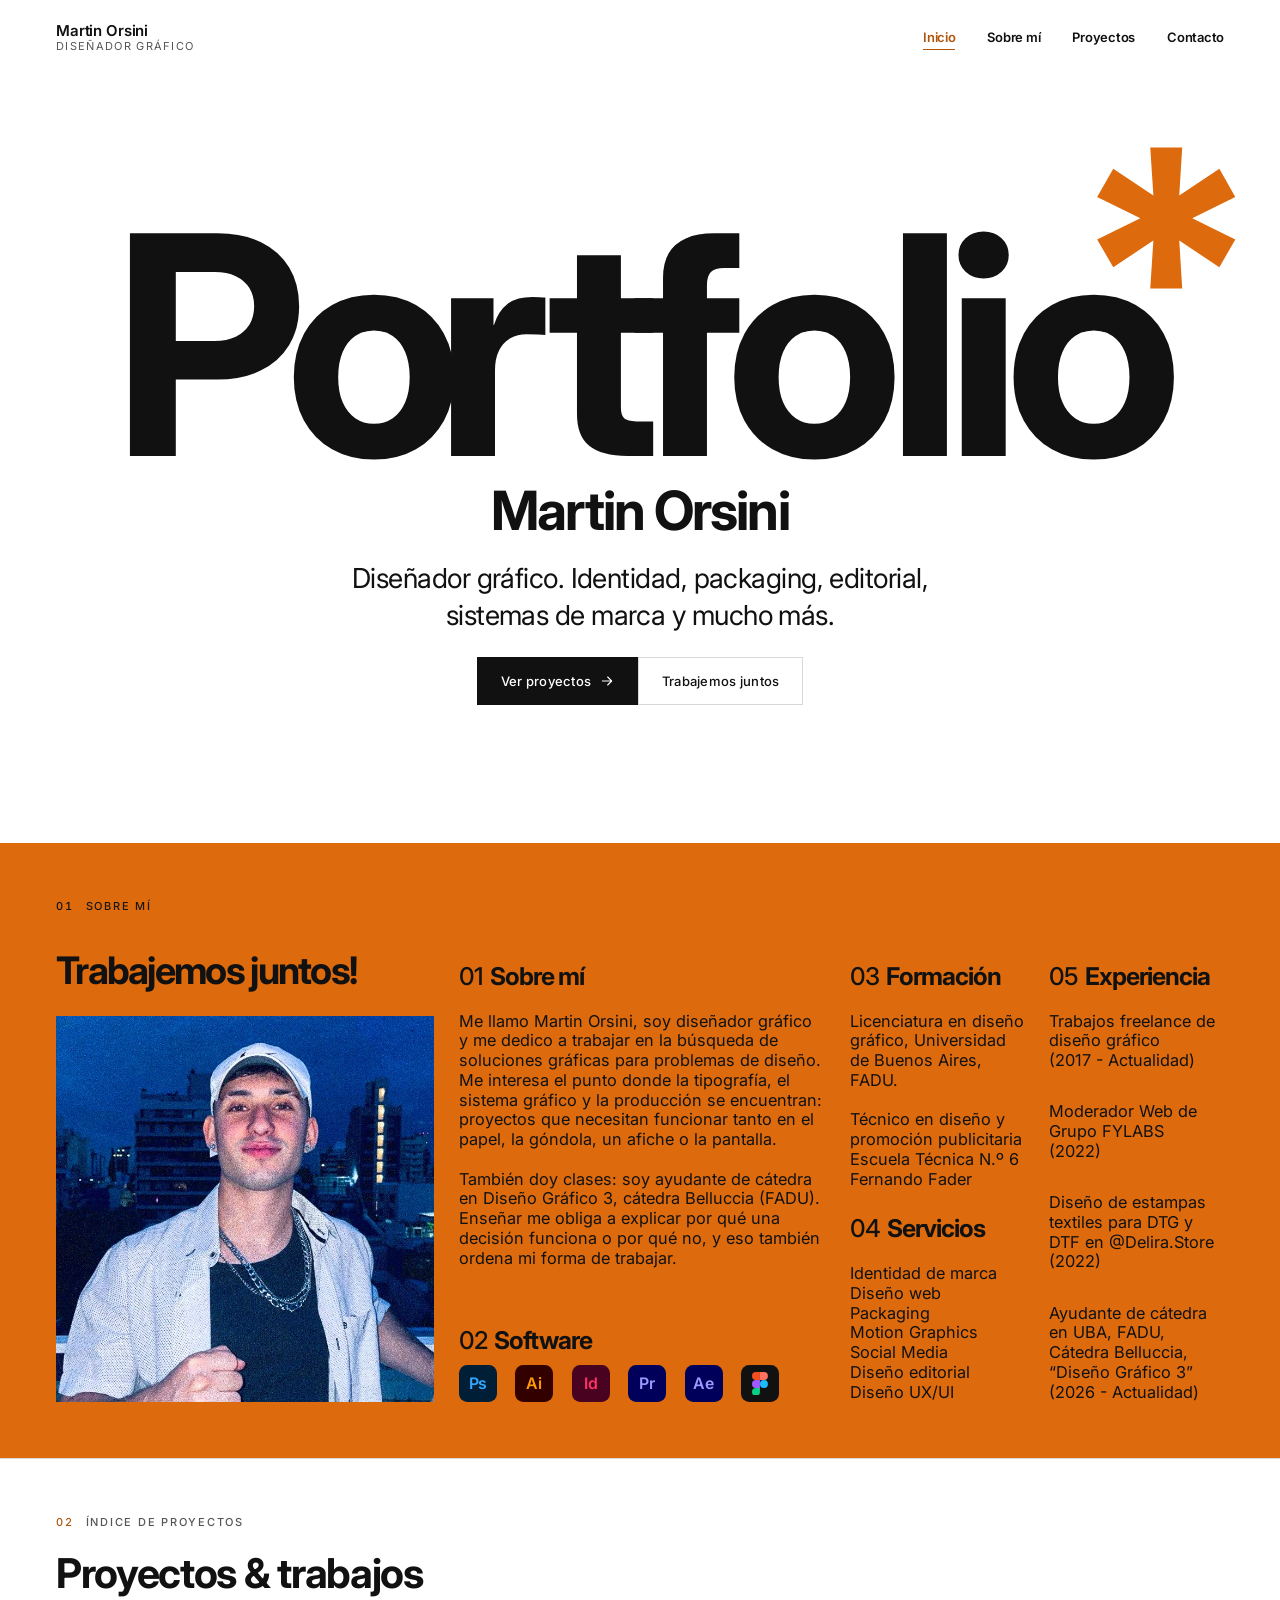
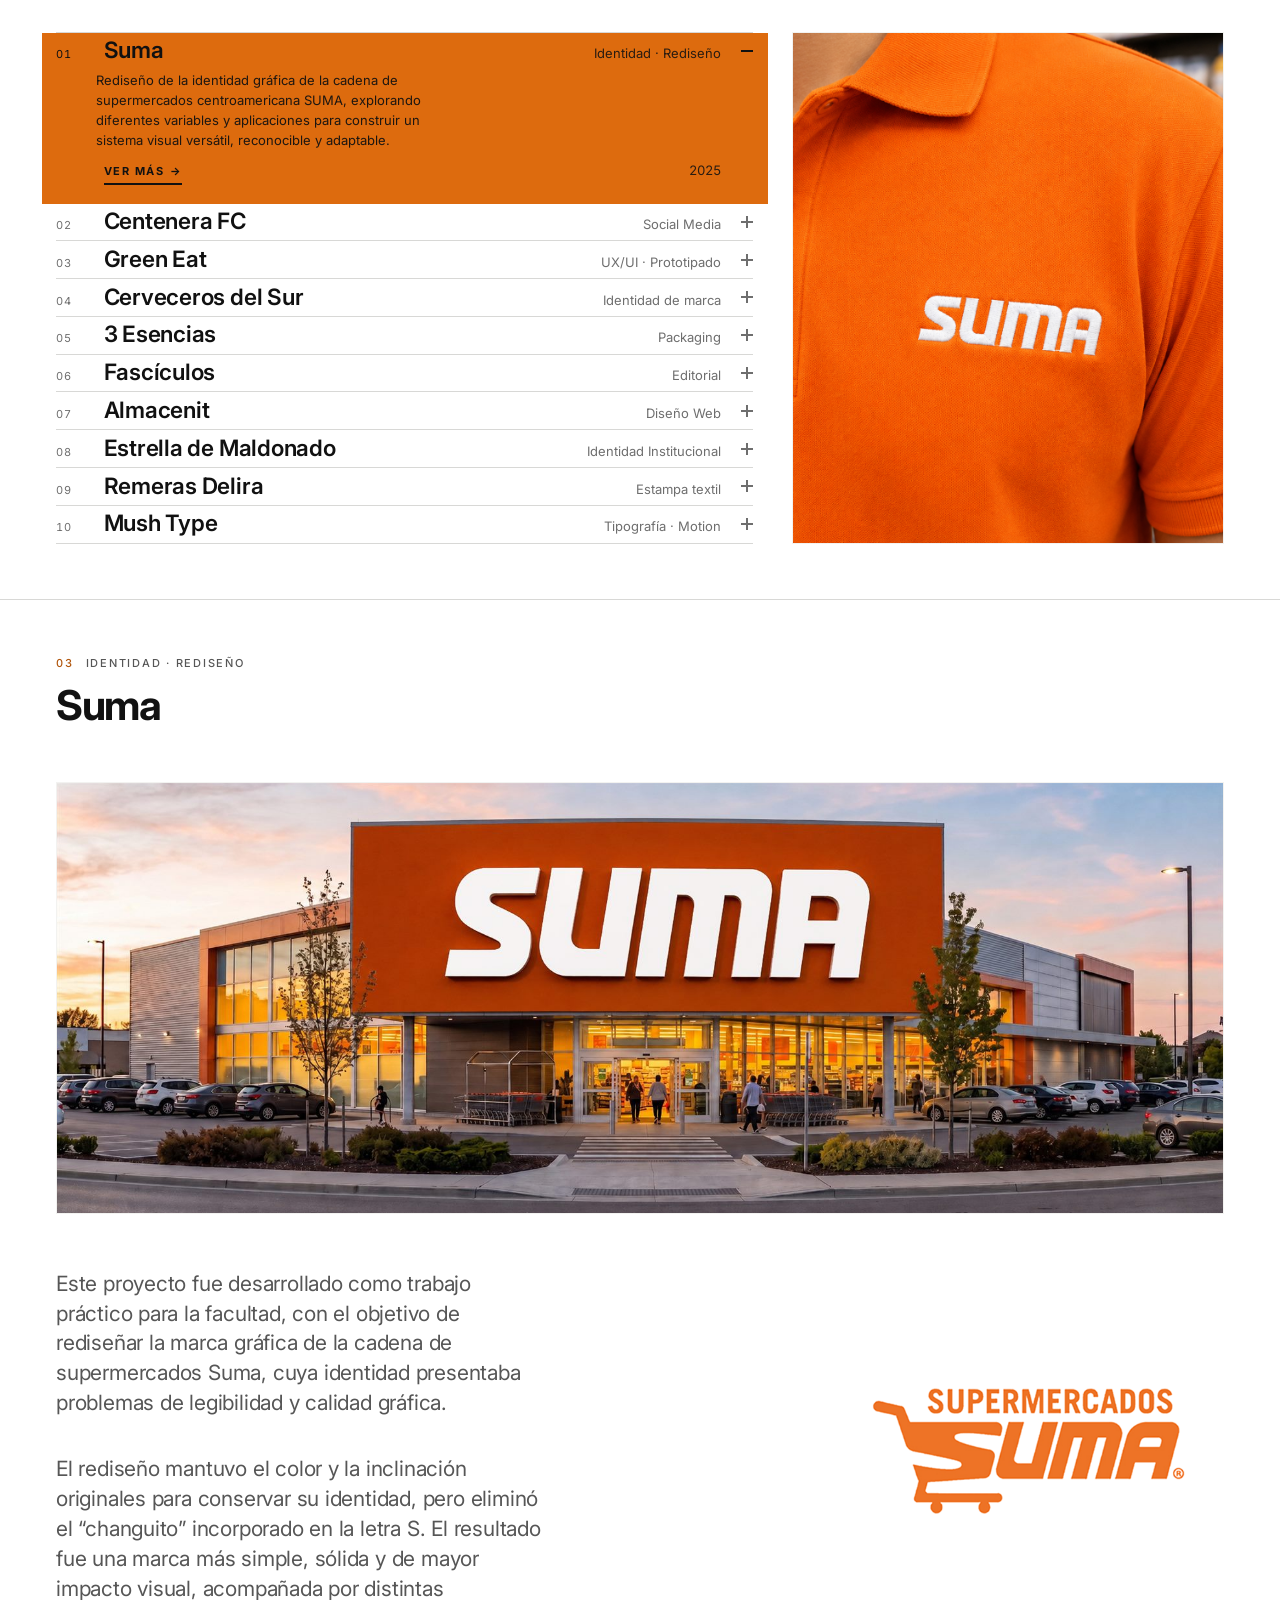
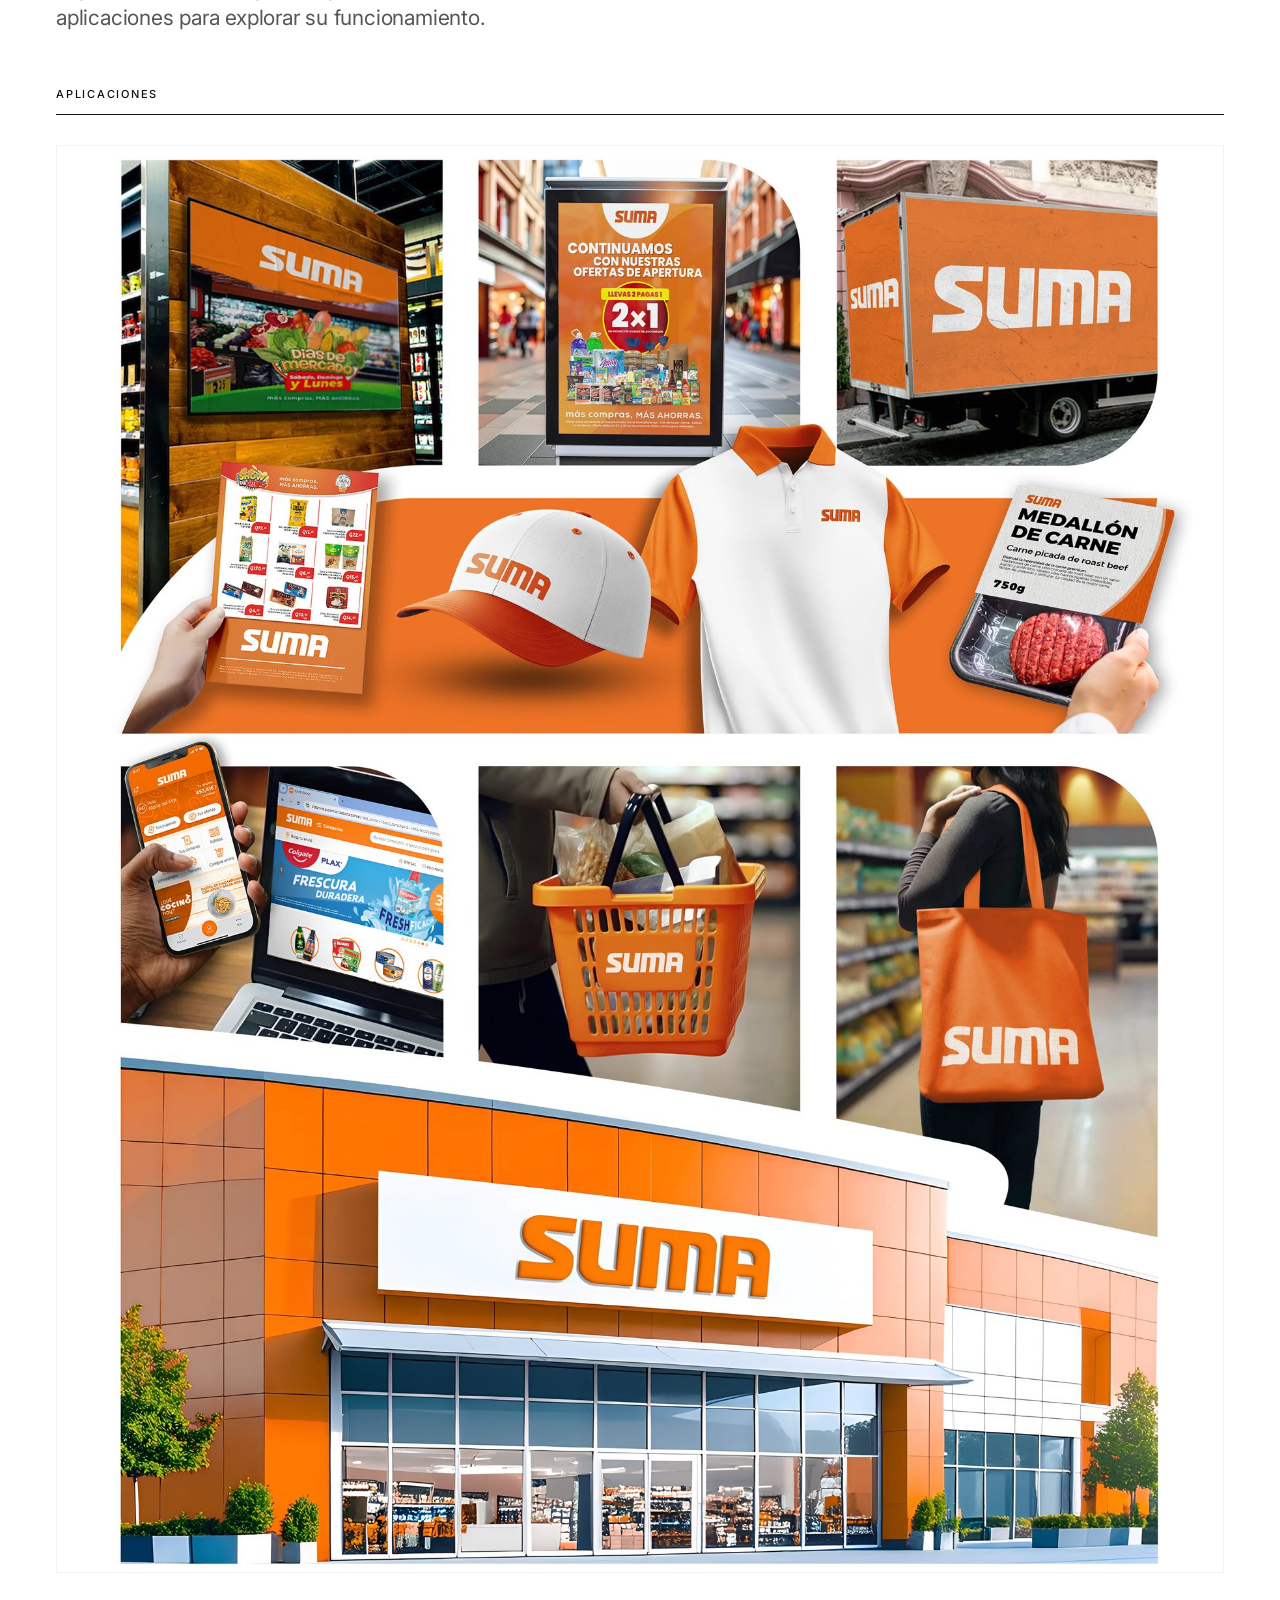
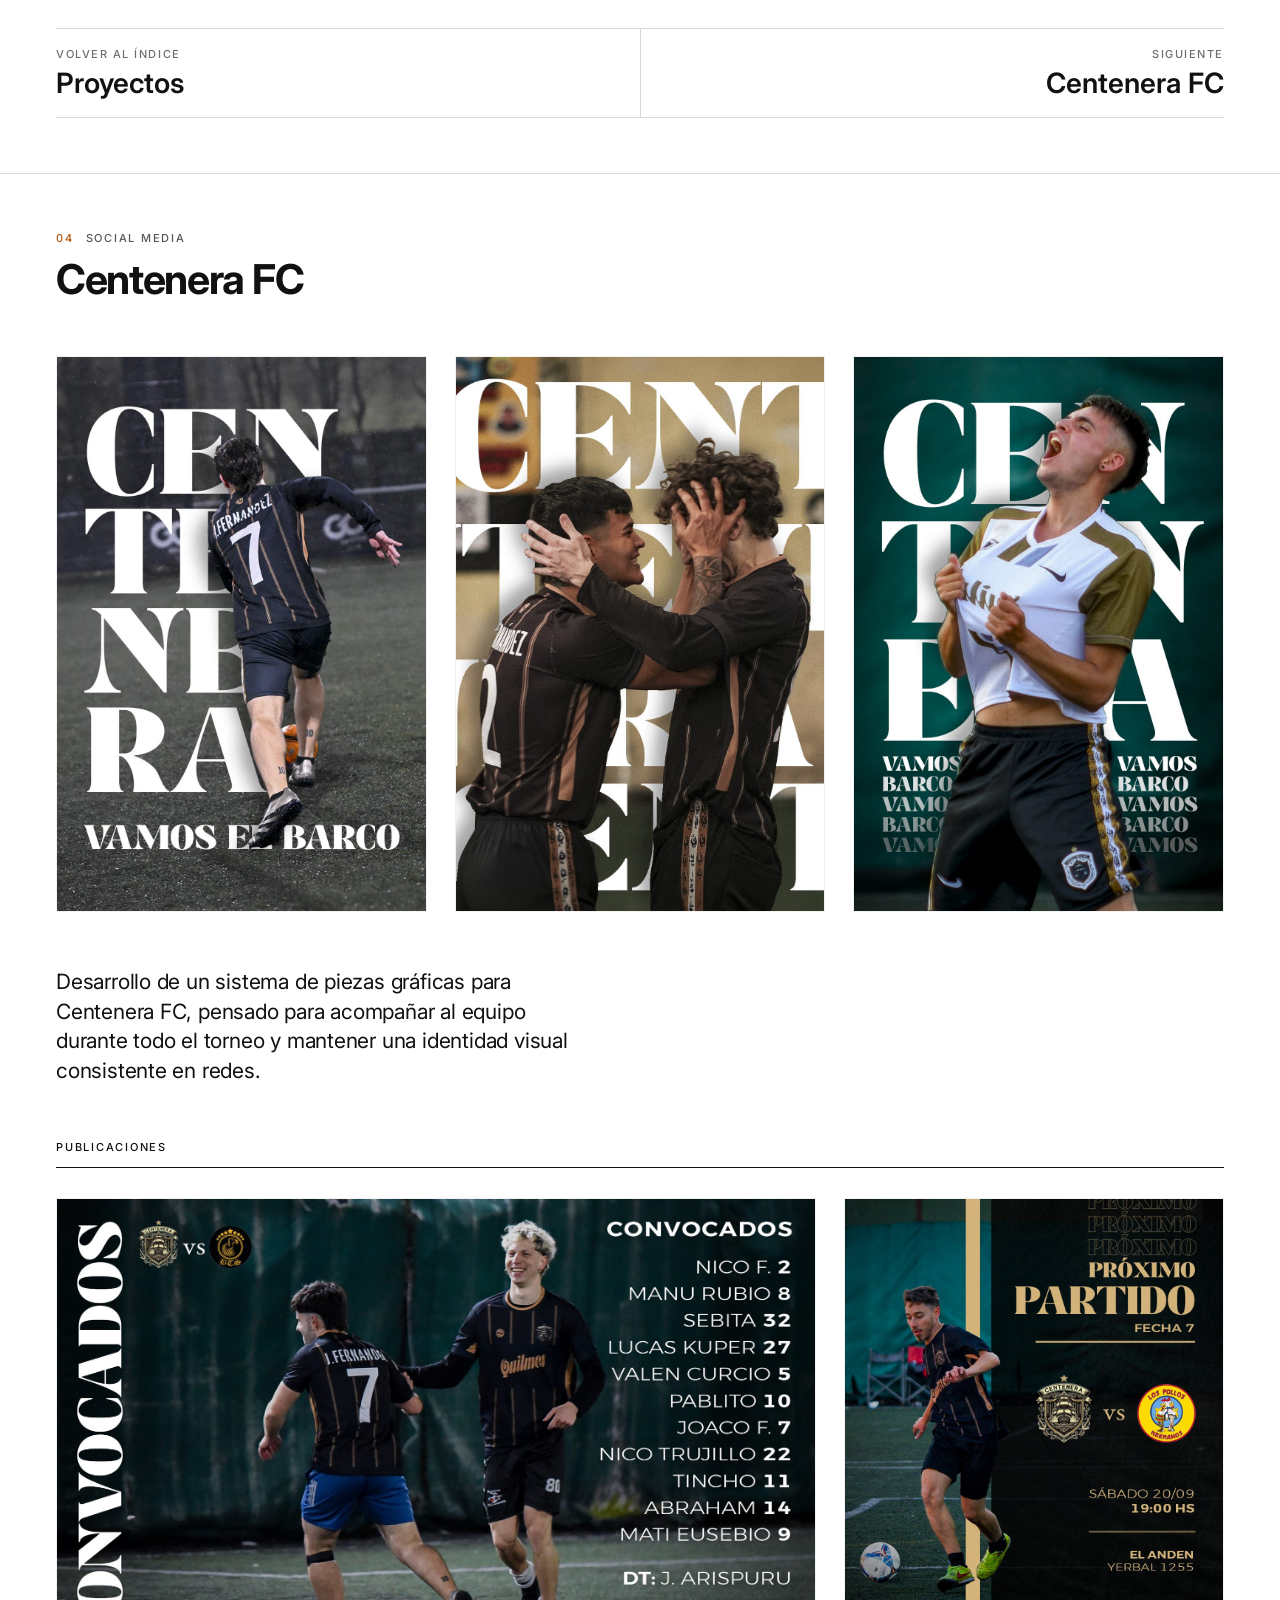
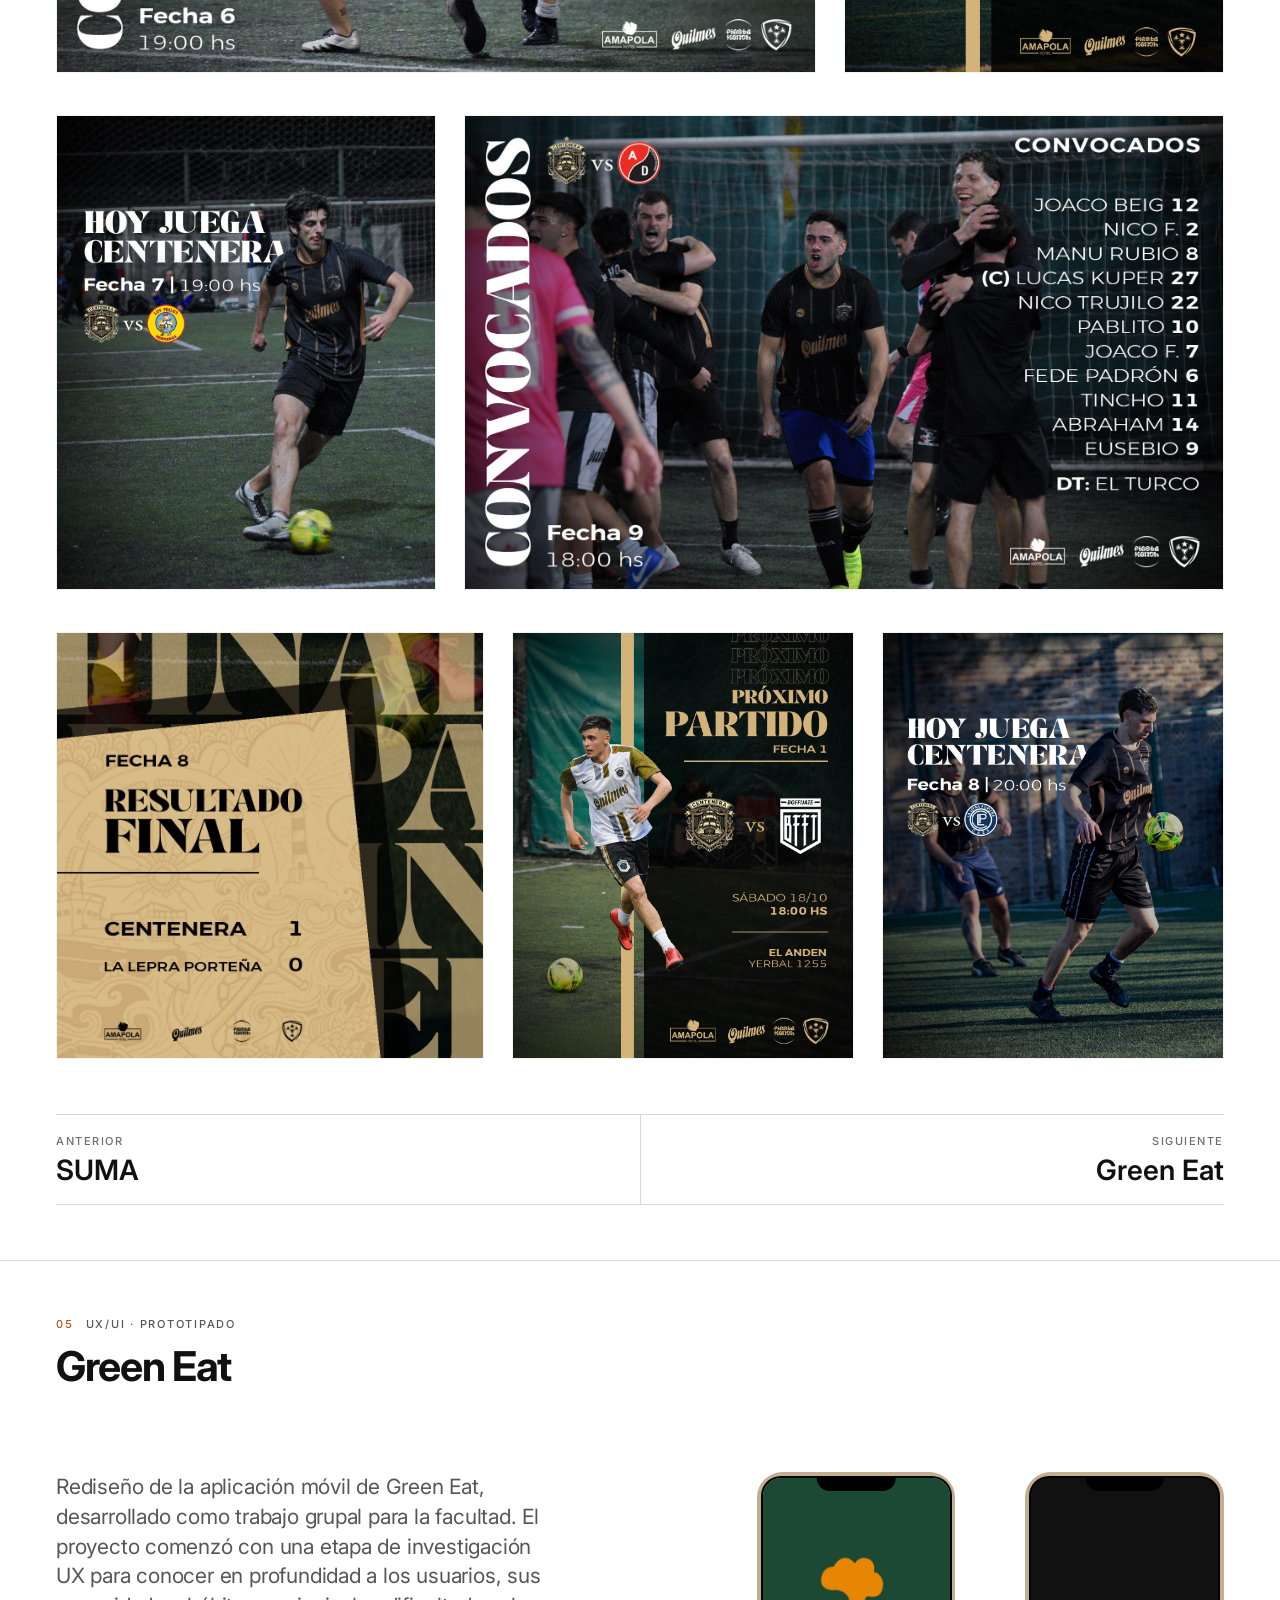
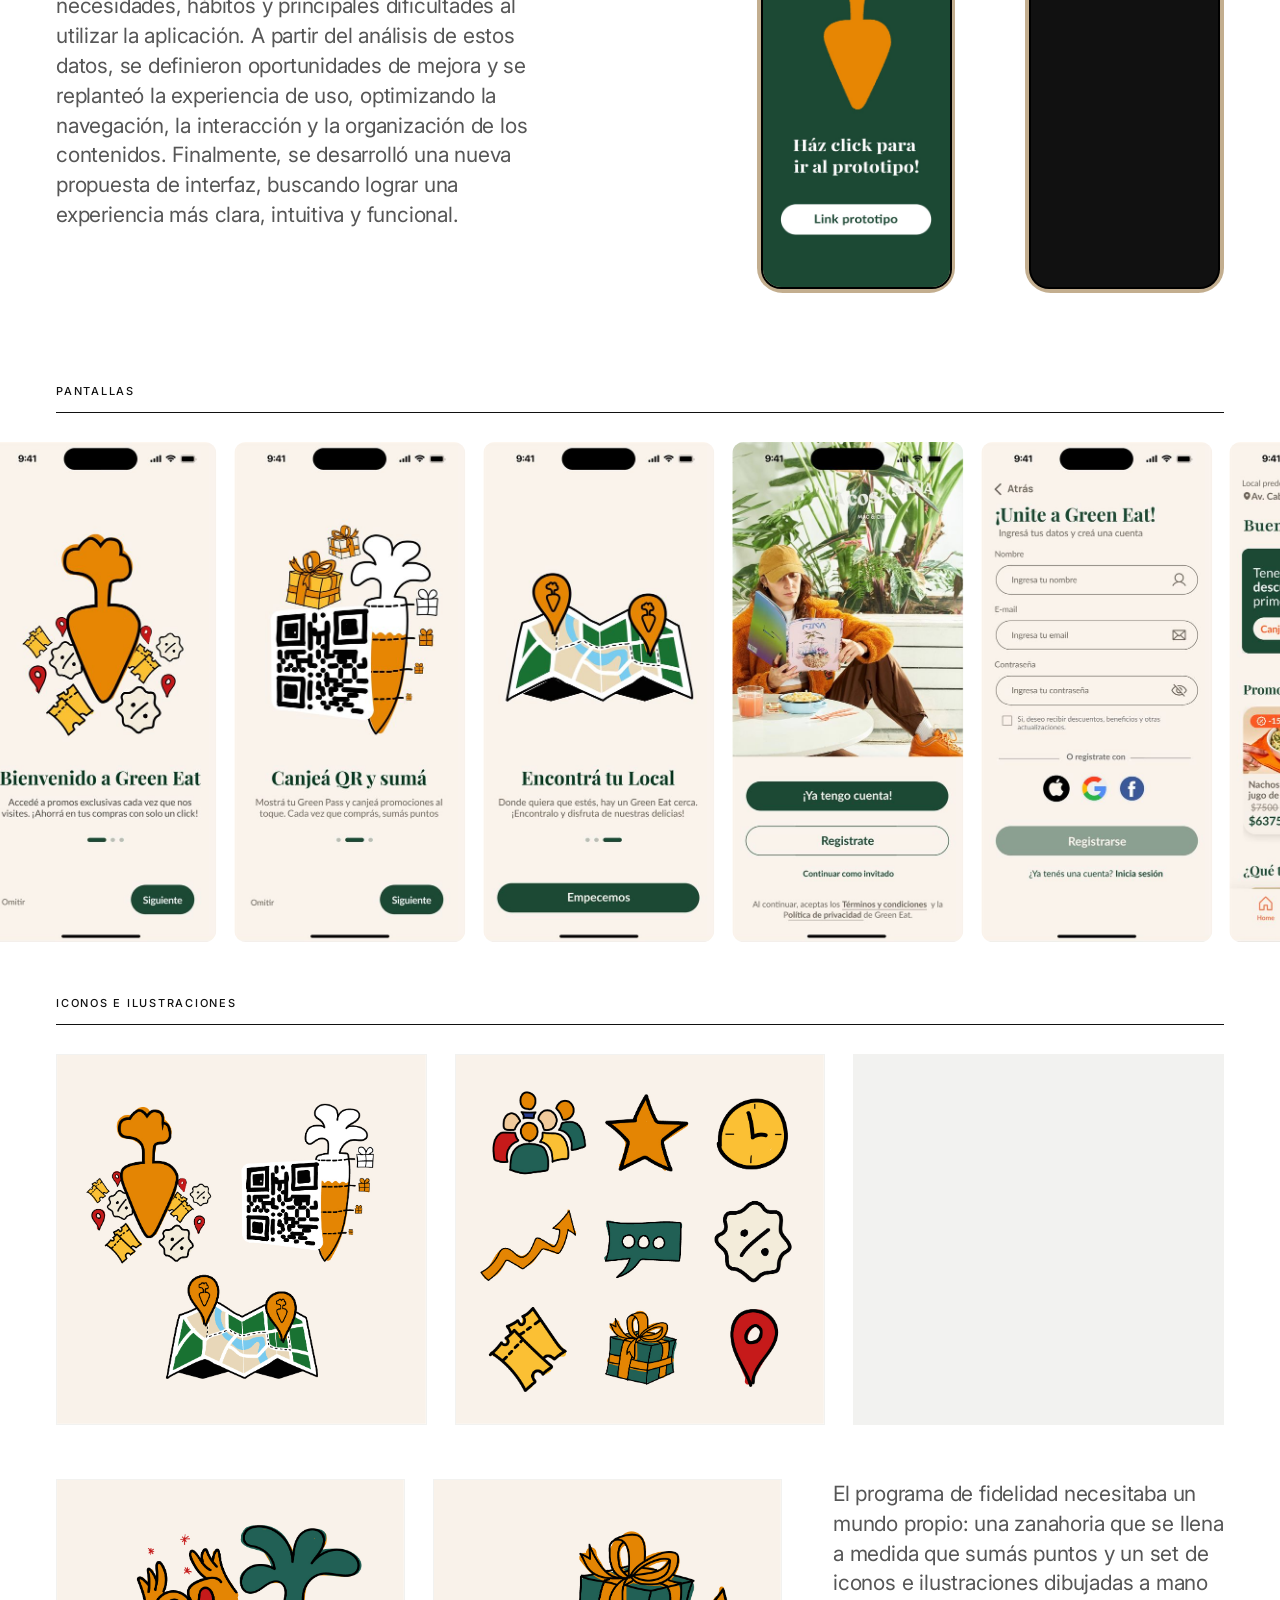
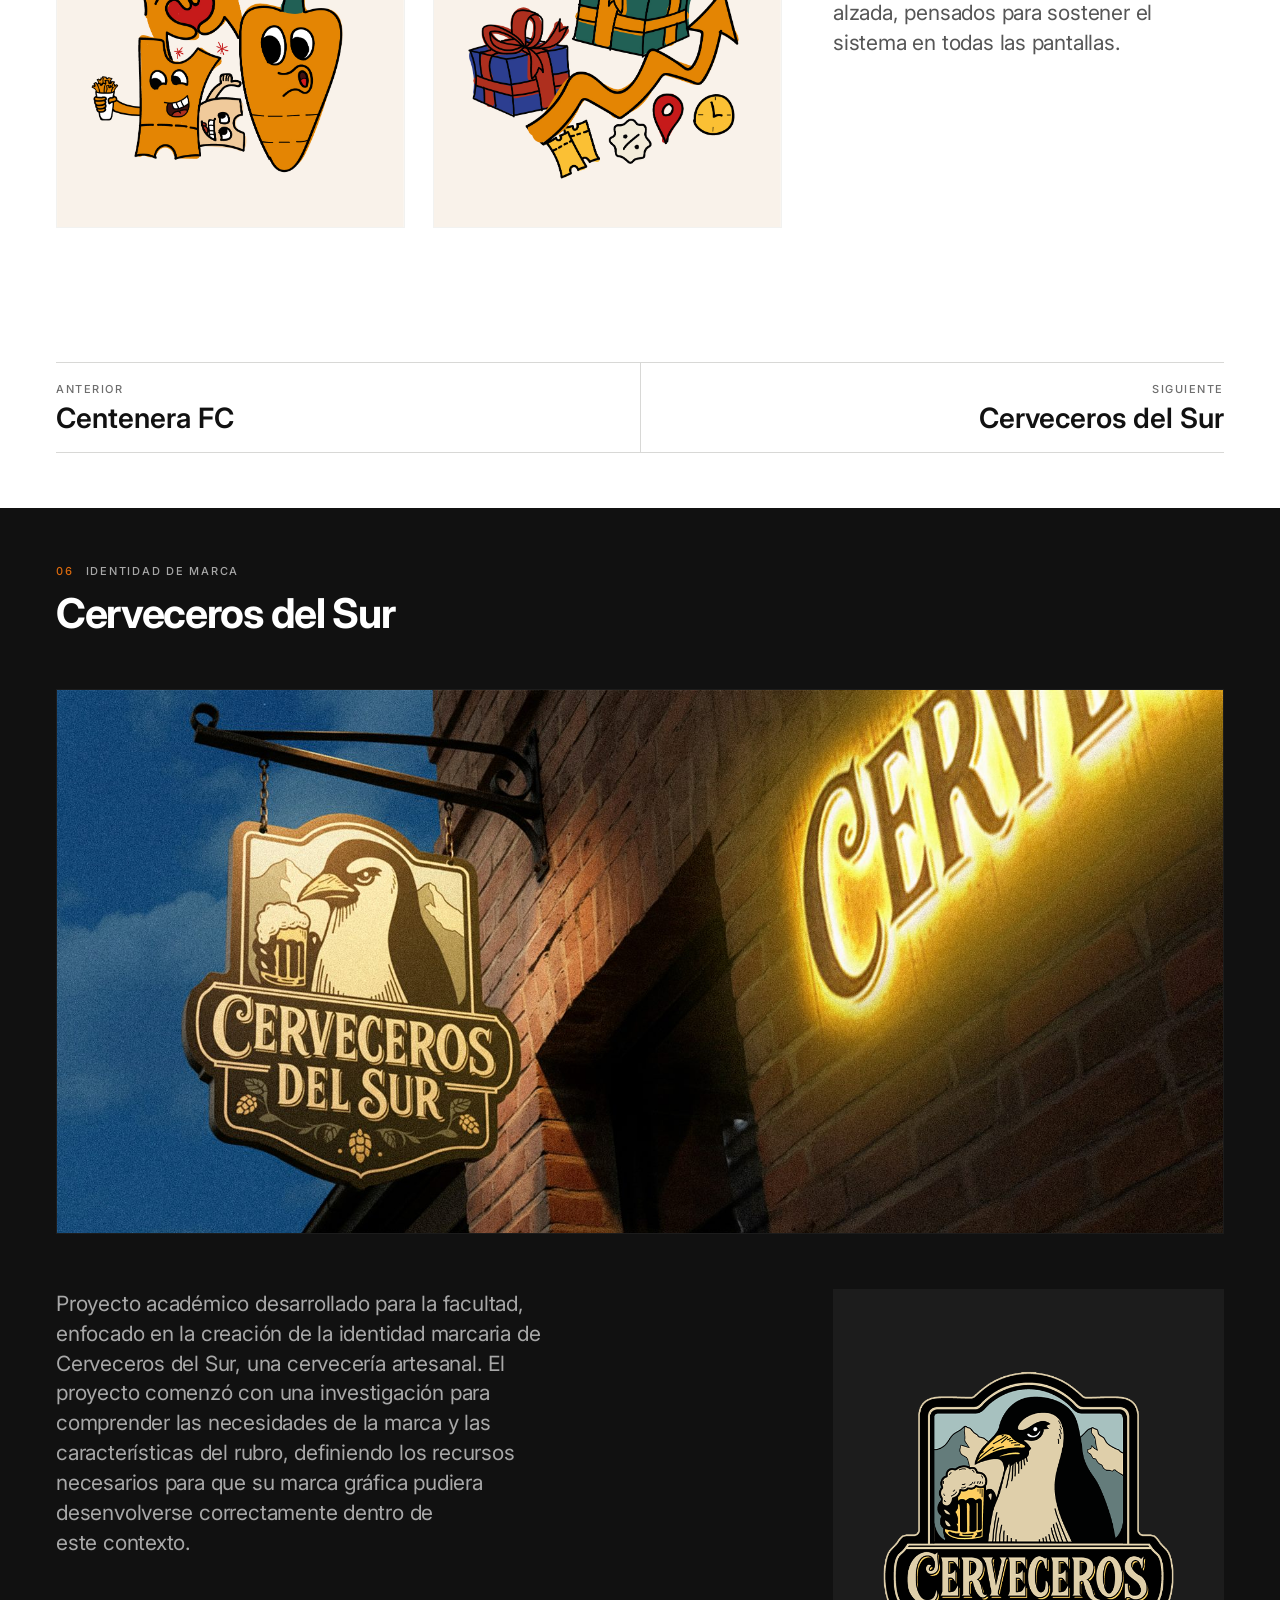
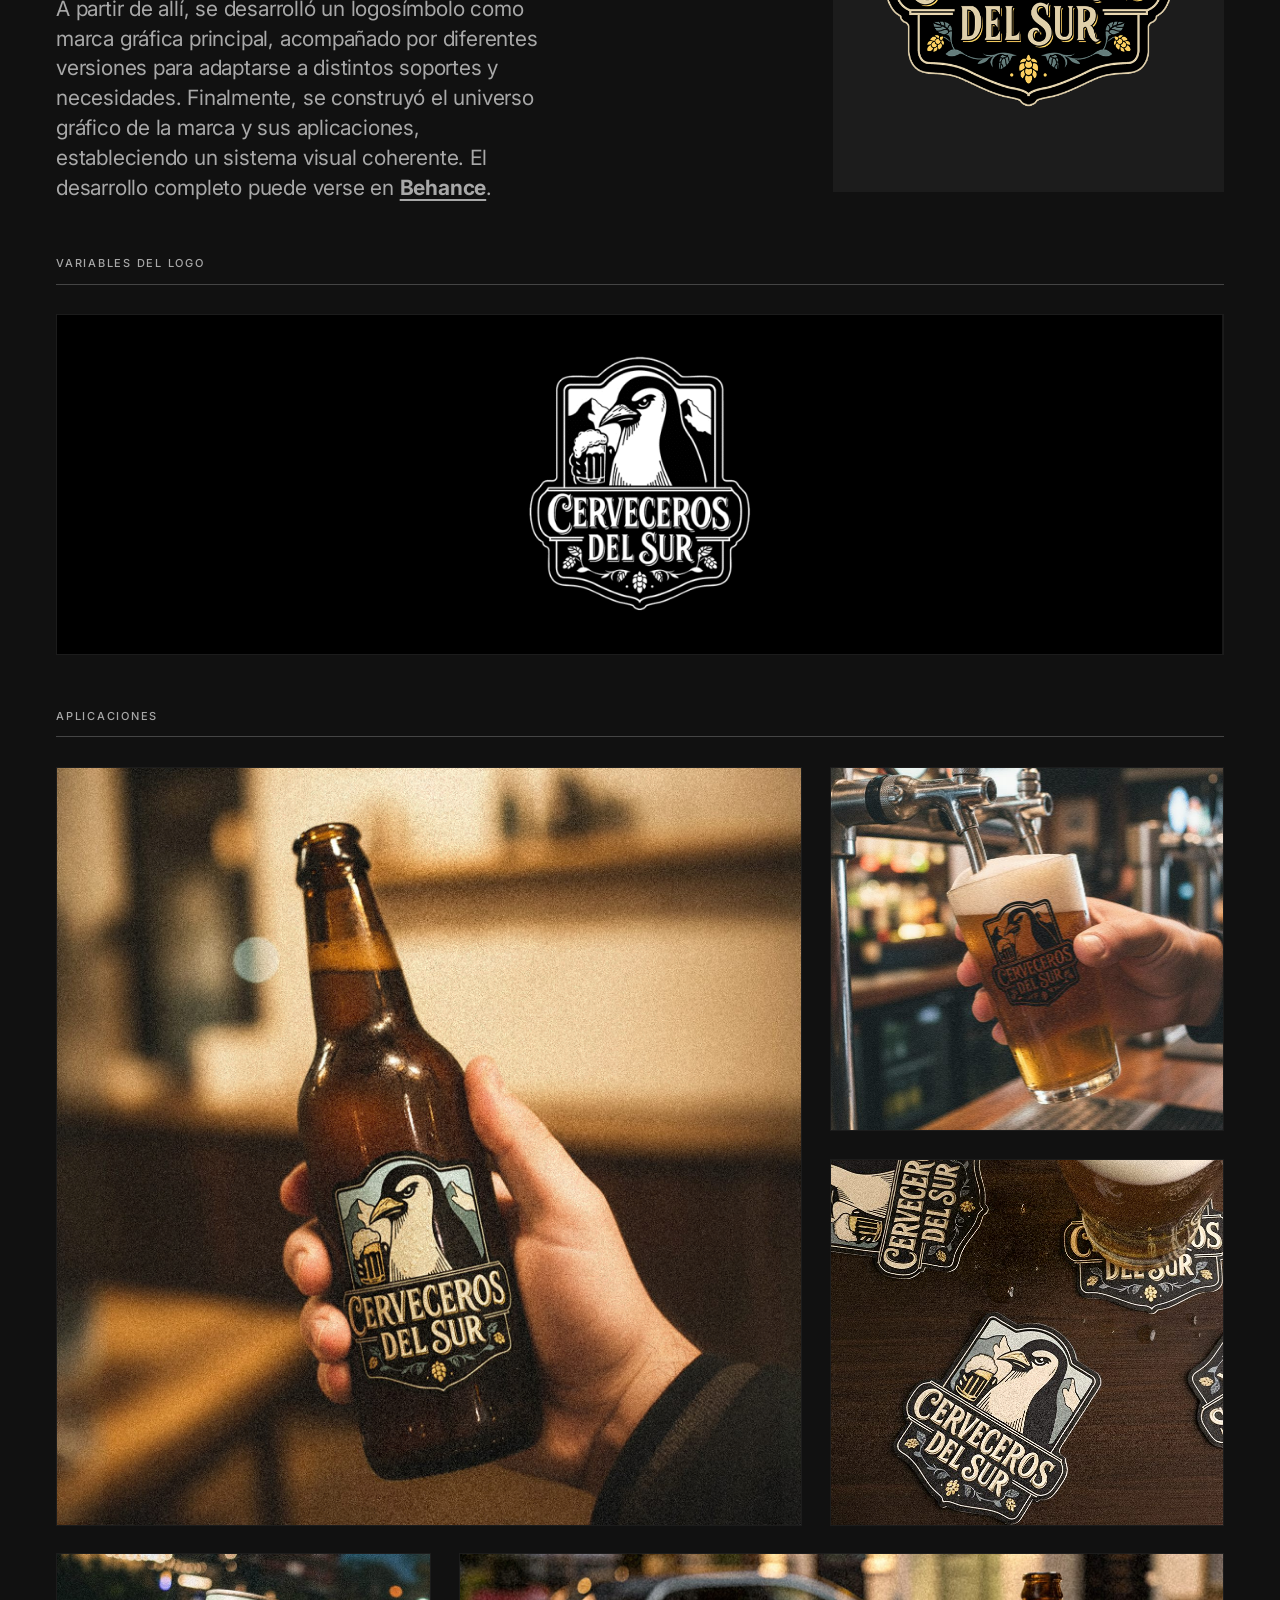
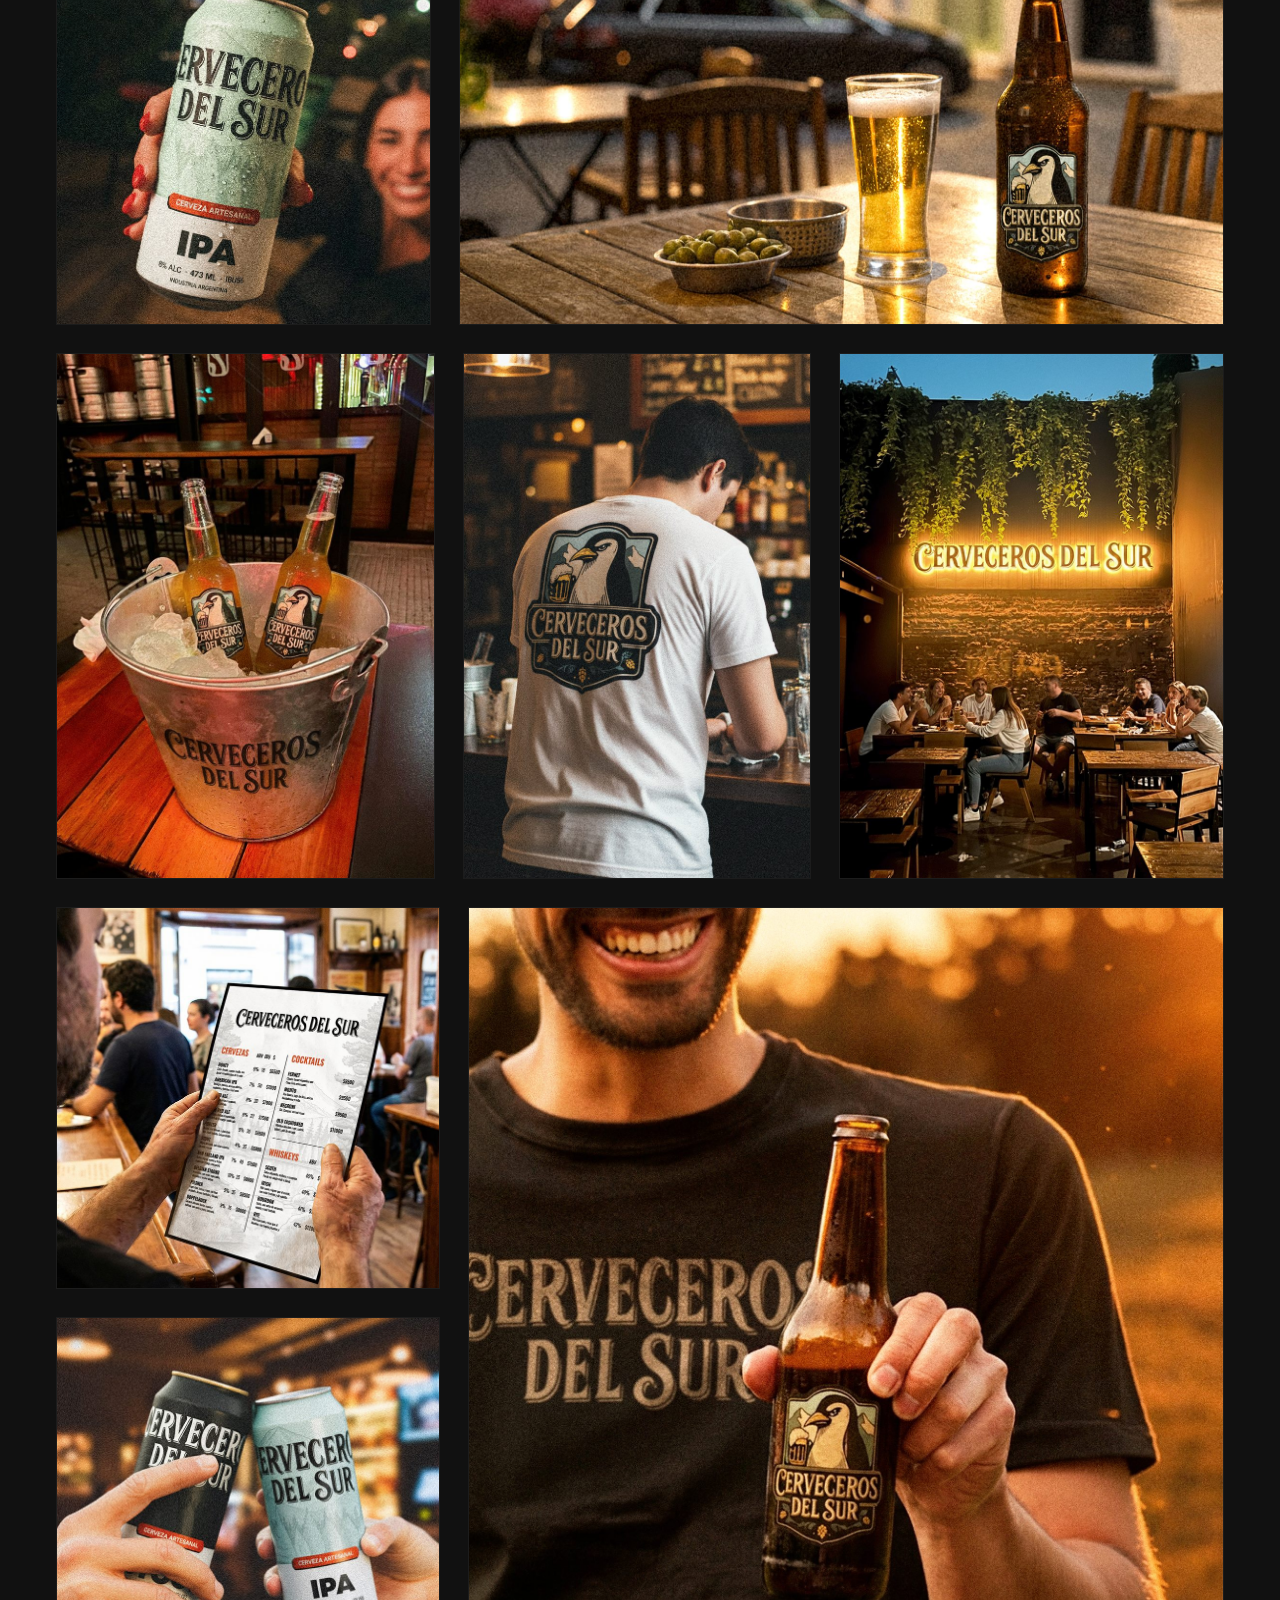
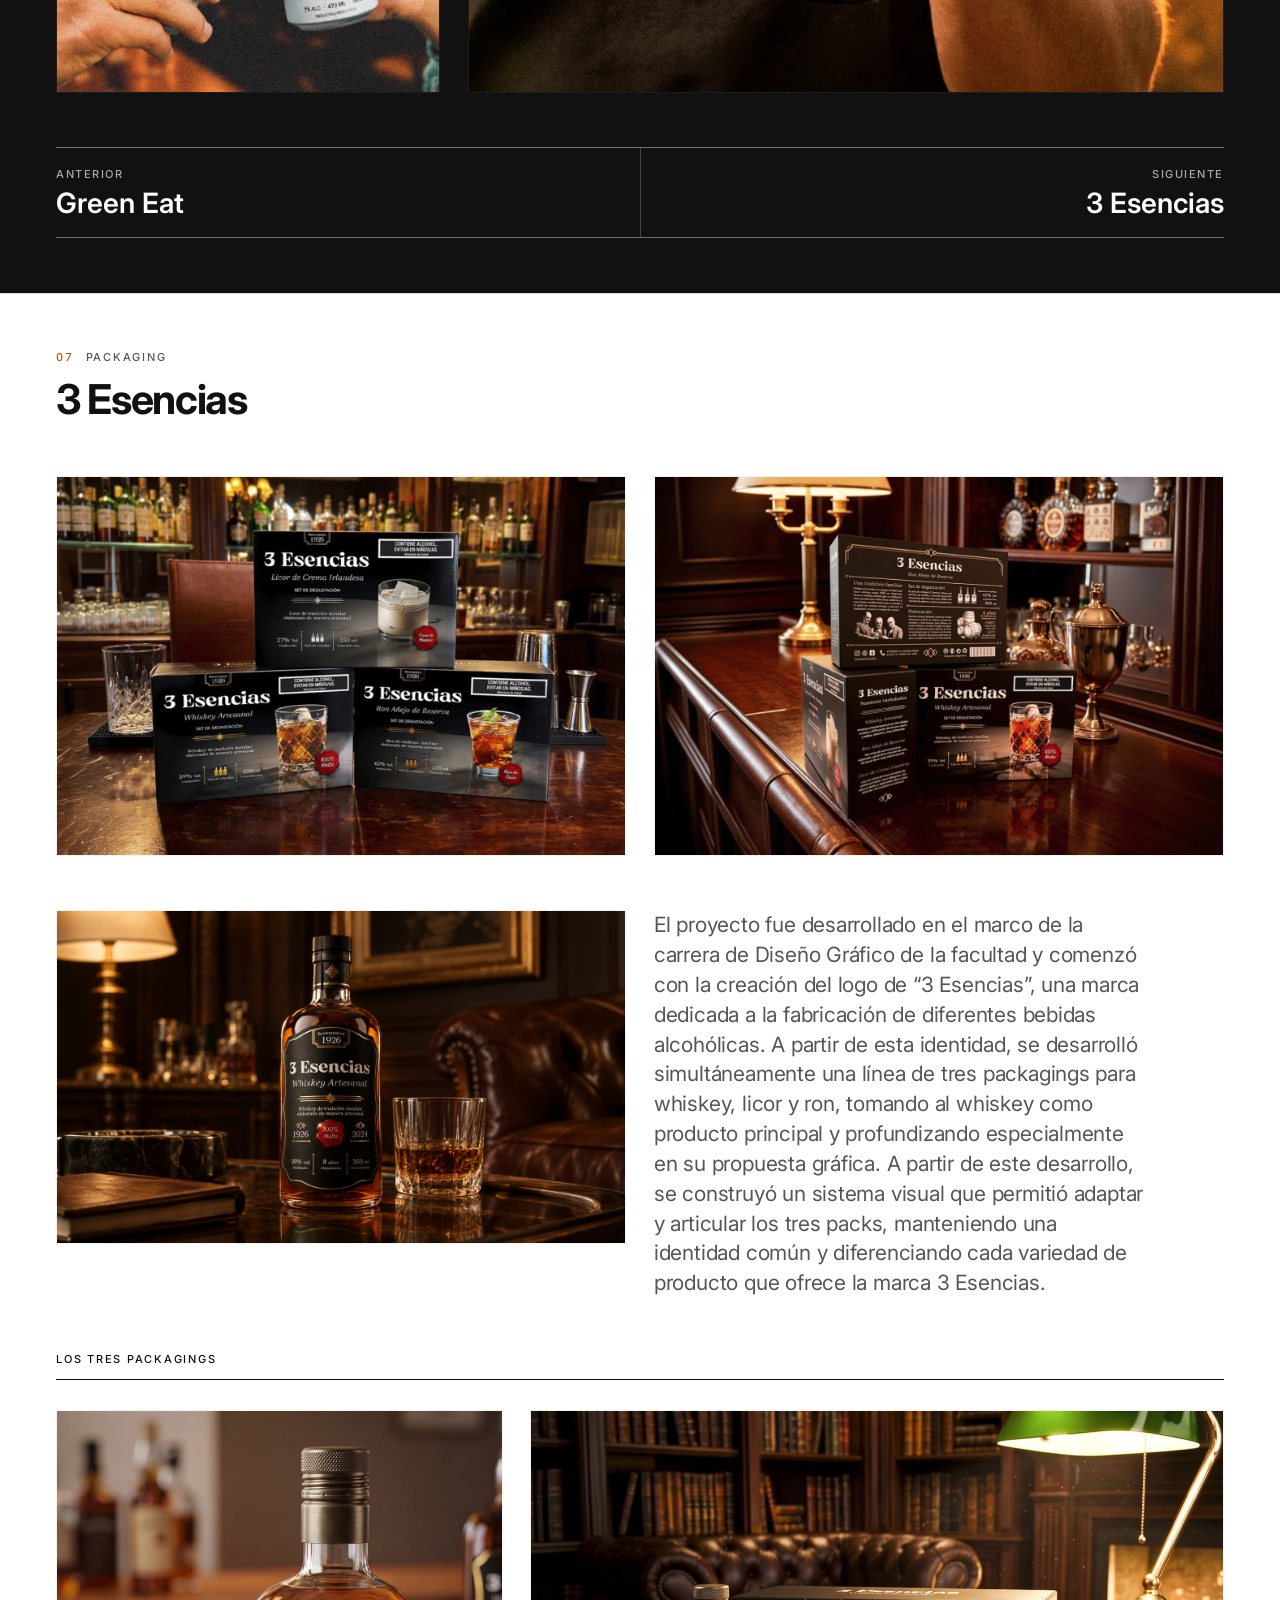
==== commit fcf6032e: "redaccional 14-9 redaccional" ====
--- a/index.html
+++ b/index.html
@@ -1313,12 +1313,26 @@
        La seccion lleva project--fit, como Cerveceros: sin eso el tope de
        --media-max-h les recorta el alto a las filas y dejan de llegar al
        margen derecho. -->
-  <div class="container">
-    <figure class="fig fig--ar reveal" style="--ar: 1.414">
-      <div class="fig__frame" data-slot="Apertura">
-        <img src="assets/images/estrella-de-maldonado/piezas/01.jpg" alt="Collage de apertura de la identidad de Estrella de Maldonado, con fotos de archivo del club" loading="lazy" decoding="async">
-      </div>
-    </figure>
+  <!-- La apertura y, debajo, el redaccional: una franja de texto sobre
+       blanco (8000x1404 en el original) al ancho util entero. Van como dos
+       .row-fit --even para que la calle entre las dos sea var(--gap), la
+       misma de las filas de abajo. El redaccional va a 2400 px y calidad
+       88: es texto, y a 1800 perdia nitidez en pantallas densas. -->
+  <div class="container">
+    <div class="row-fit row-fit--even reveal">
+      <figure class="fig fig--ar" style="--ar: 1.414">
+        <div class="fig__frame" data-slot="Apertura">
+          <img src="assets/images/estrella-de-maldonado/piezas/01.jpg" alt="Collage de apertura de la identidad de Estrella de Maldonado, con fotos de archivo del club" loading="lazy" decoding="async">
+        </div>
+      </figure>
+    </div>
+    <div class="row-fit row-fit--even reveal">
+      <figure class="fig fig--ar" style="--ar: 5.698">
+        <div class="fig__frame" data-slot="Redaccional">
+          <img src="assets/images/estrella-de-maldonado/piezas/redaccional.jpg" alt="Redaccional: Estrella de Maldonado es un archivo de historias compartidas, un álbum abierto donde generaciones crean nuevas páginas de recuerdos, dejando huellas y celebrando memorias compartidas en familia." loading="lazy" decoding="async">
+        </div>
+      </figure>
+    </div>
   </div>
 
   <div class="container">
@@ -1328,15 +1342,10 @@
         objetivo fue rediseñar y revalorizar la identidad institucional del
         club Estrella de Maldonado, ubicado en el barrio de Palermo. El
         proyecto partió de un moodboard y un redaccional que definieron el
-        lenguaje y los recursos gráficos para las distintas piezas:
+        lenguaje y los recursos gráficos para las distintas piezas.
       </p>
       <p class="project__lead">
-        “Estrella de Maldonado es un archivo de historias compartidas, un
-        álbum abierto donde generaciones crean nuevas páginas de recuerdos,
-        dejando huellas y celebrando memorias compartidas en familia.”
-      </p>
-      <p class="project__lead">
-        Este proyecto puede verse en mayor detalle en
+        Este proyecto puede verse completo y con mayor detalle en
         <a class="link-inline"
            href="https://www.behance.net/gallery/229479727/Estrella-maldonado-Diseno-de-Identidad-Institucional"
            target="_blank" rel="noopener noreferrer">Behance</a>.
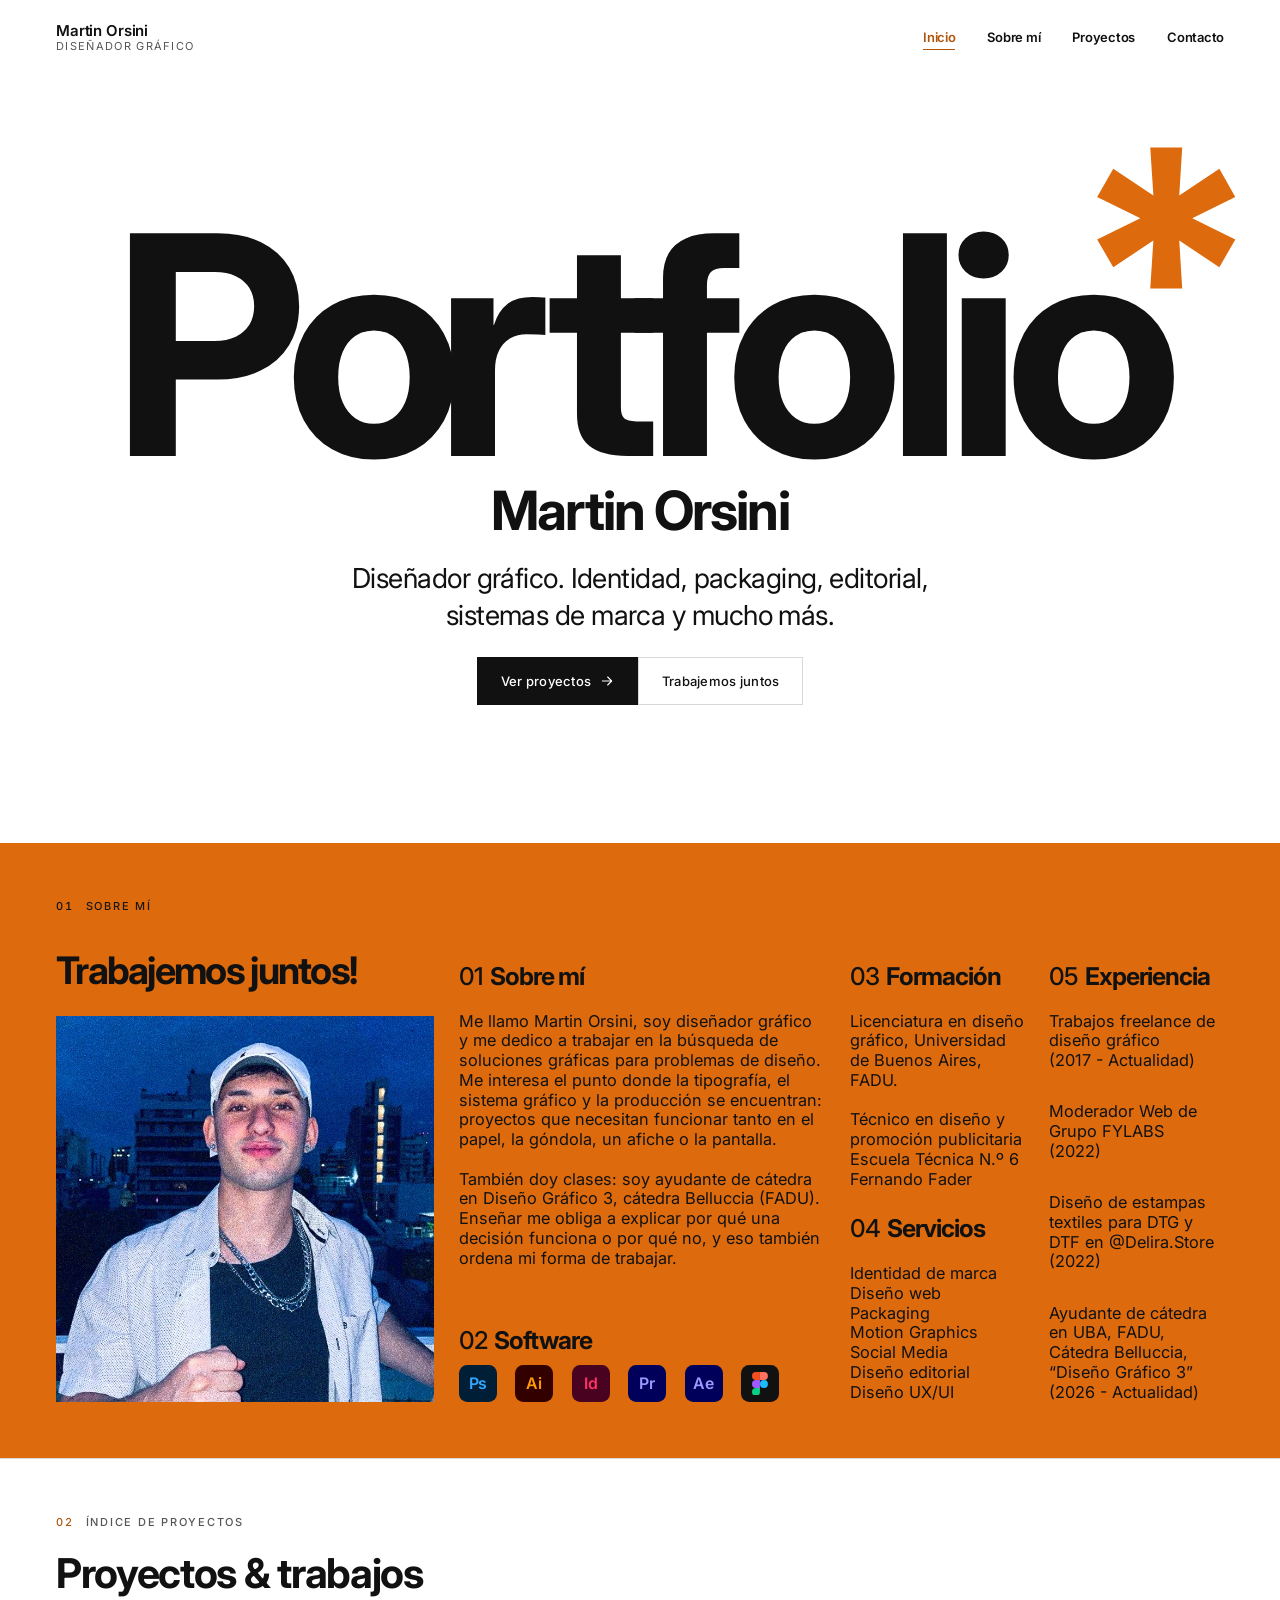
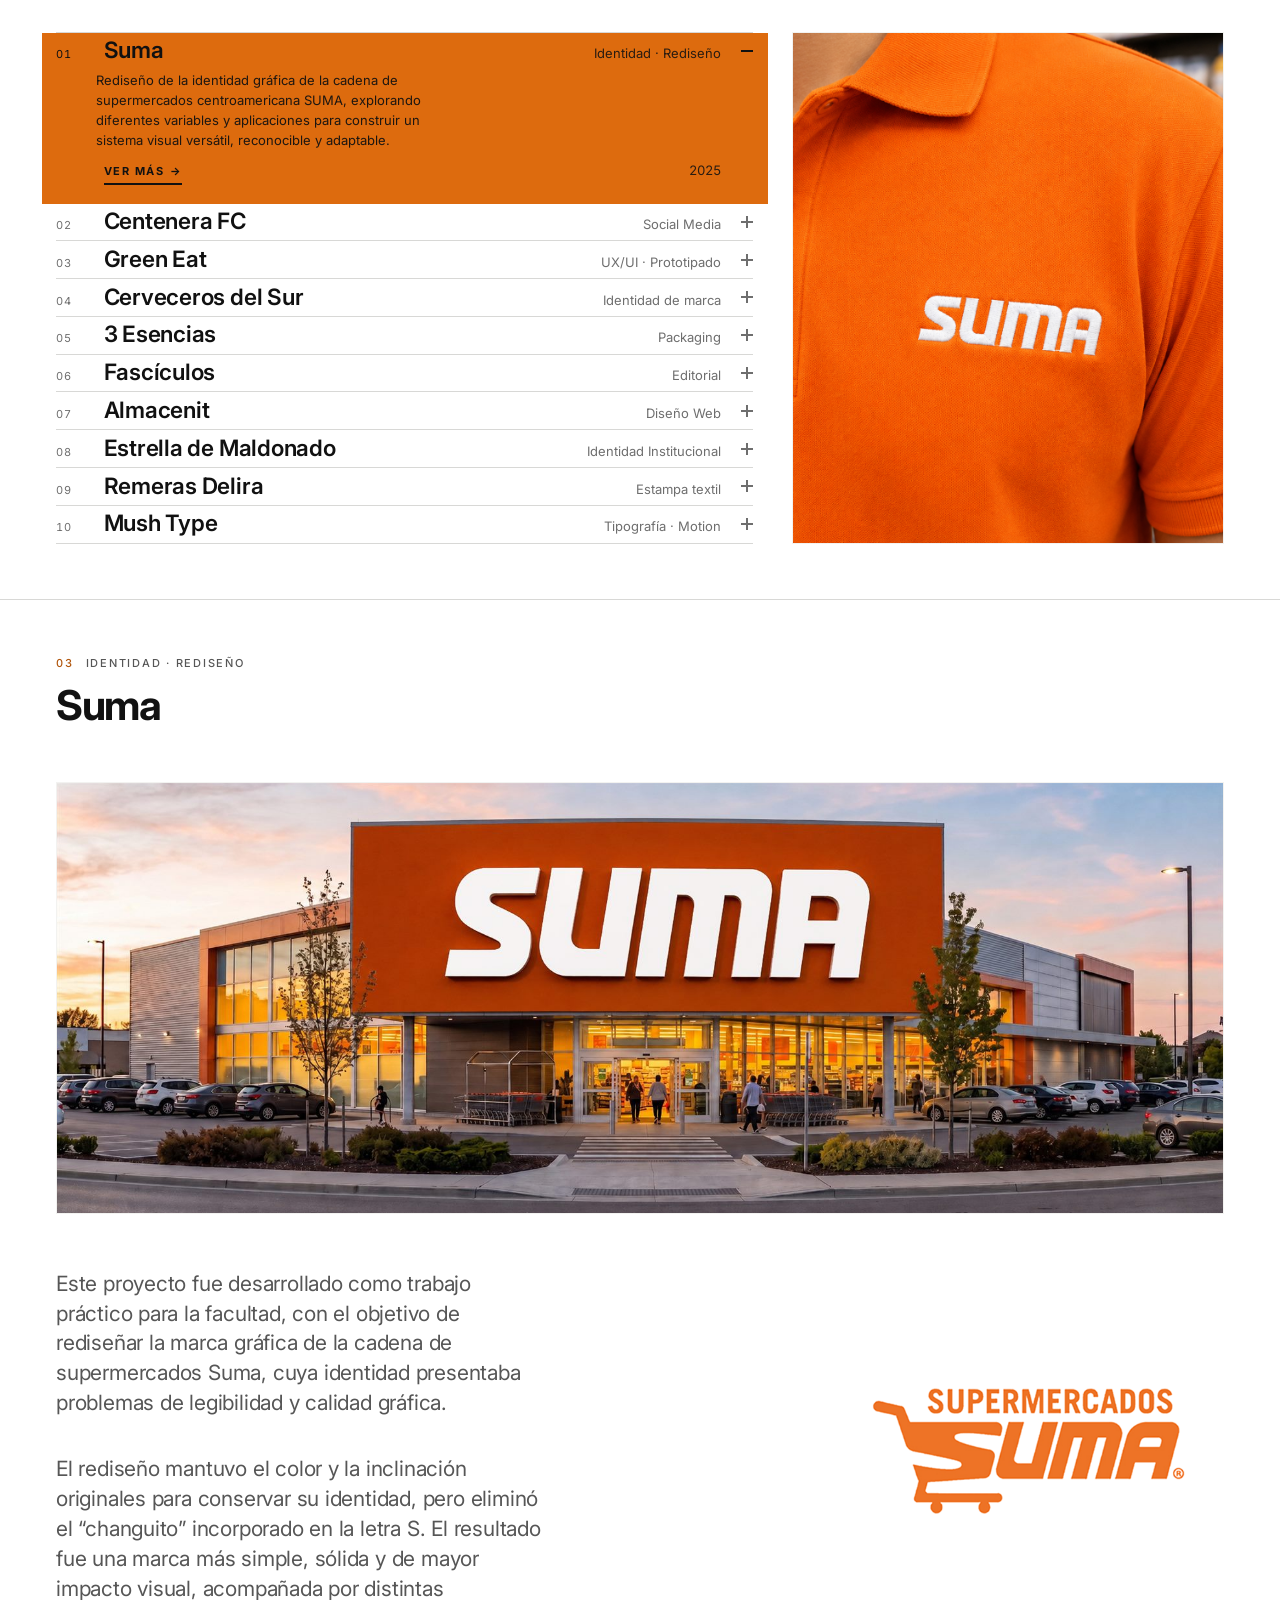
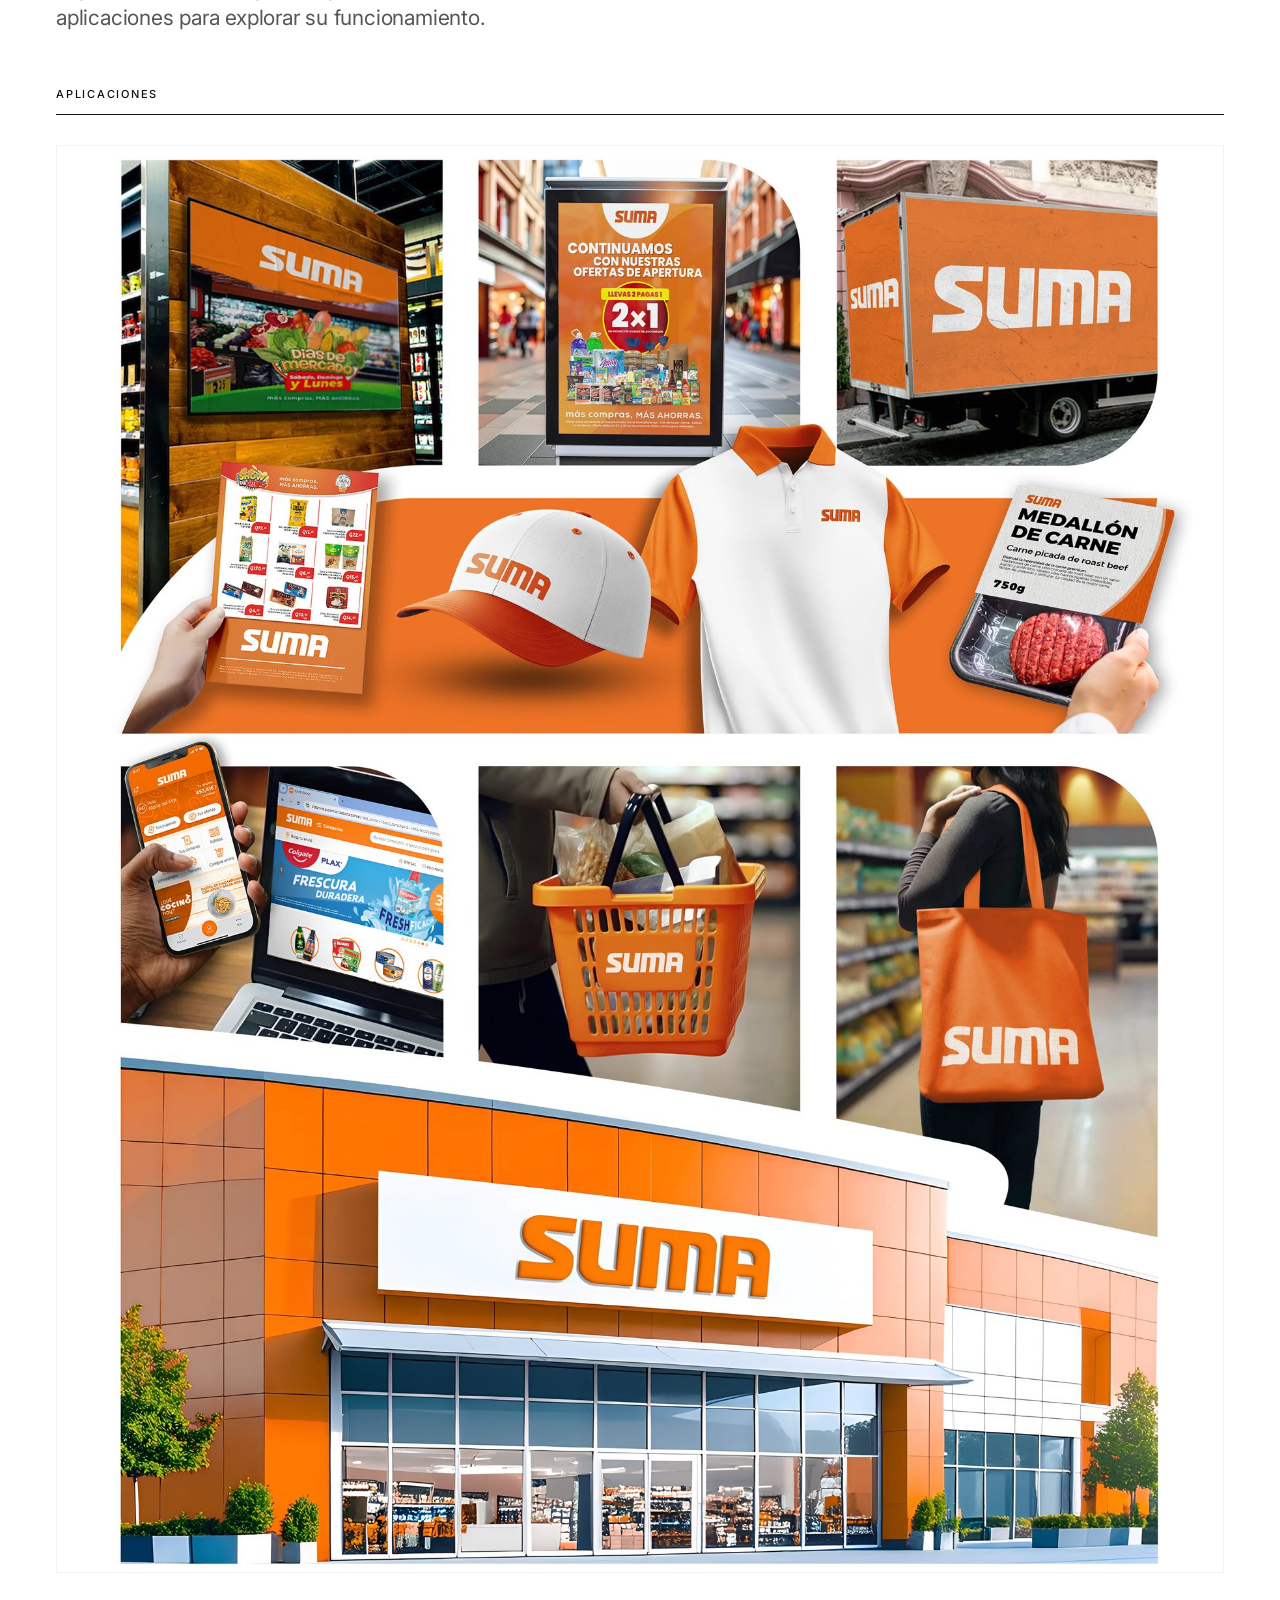
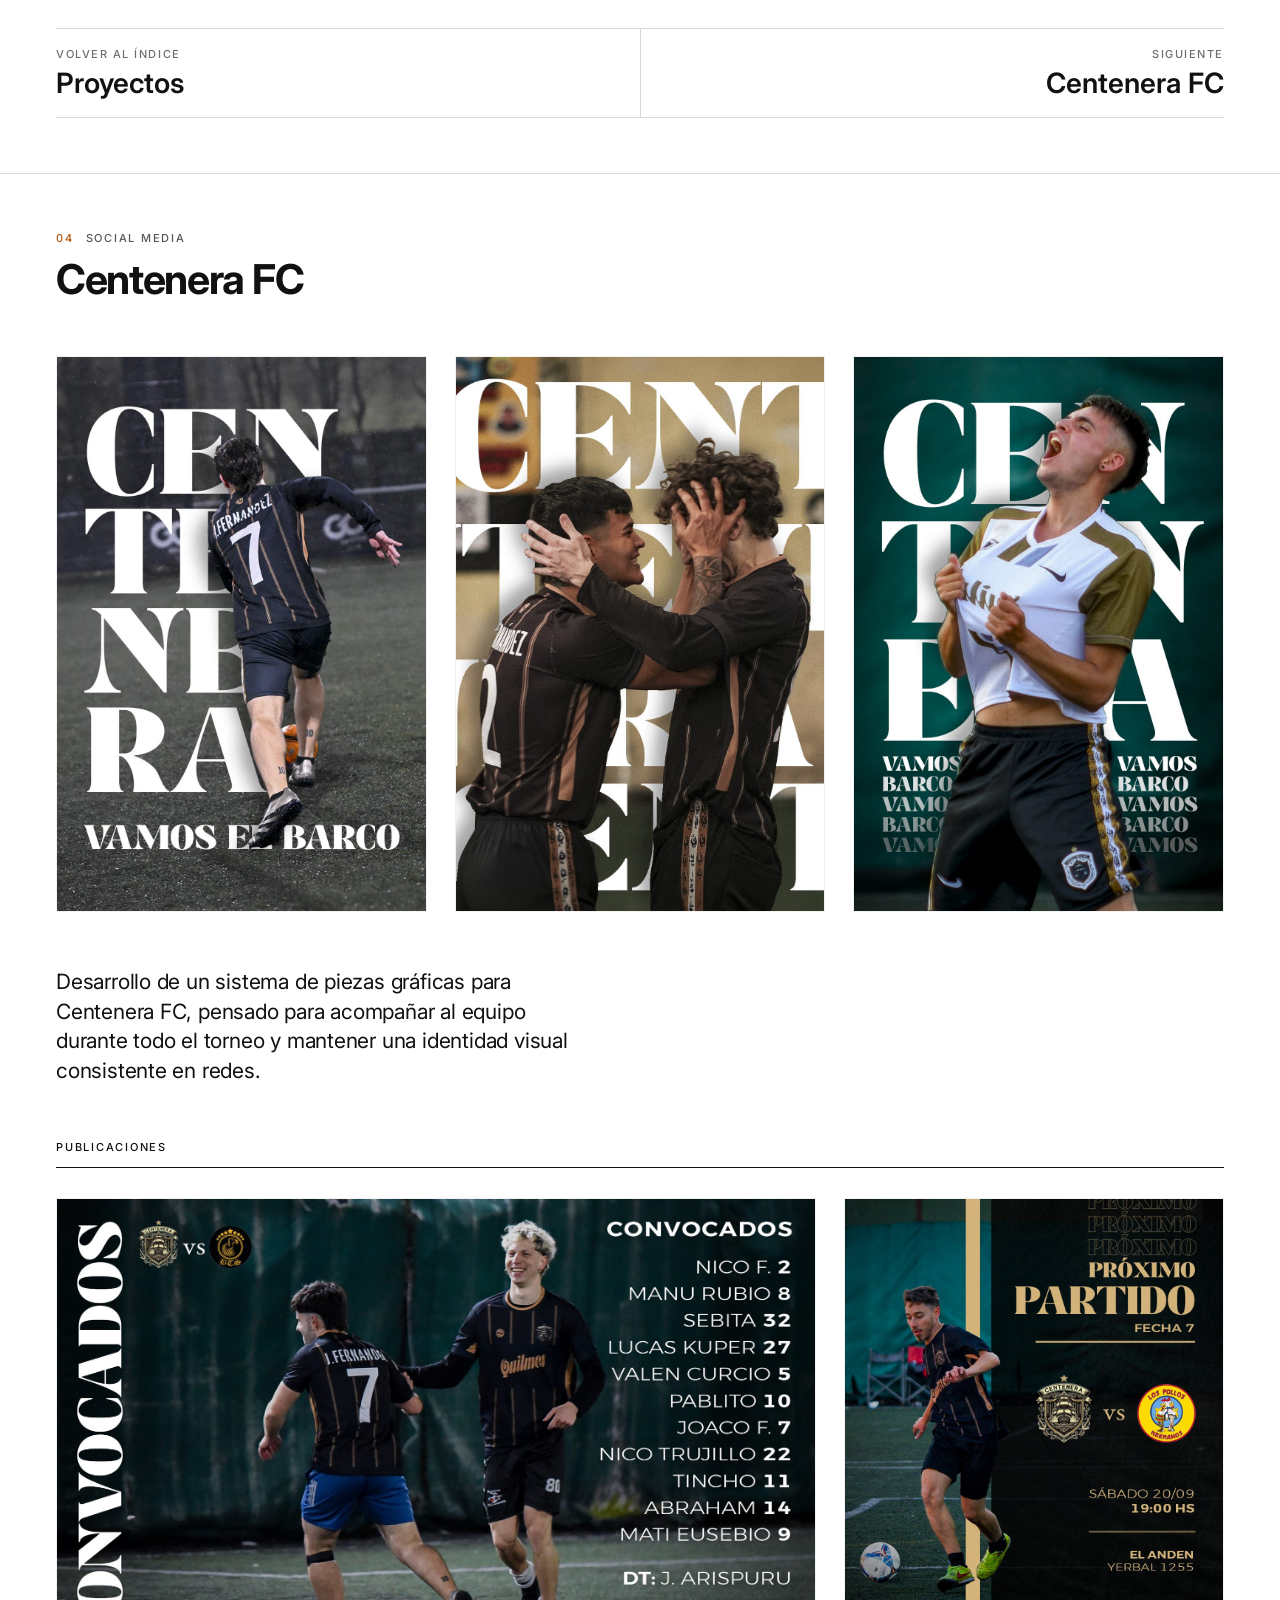
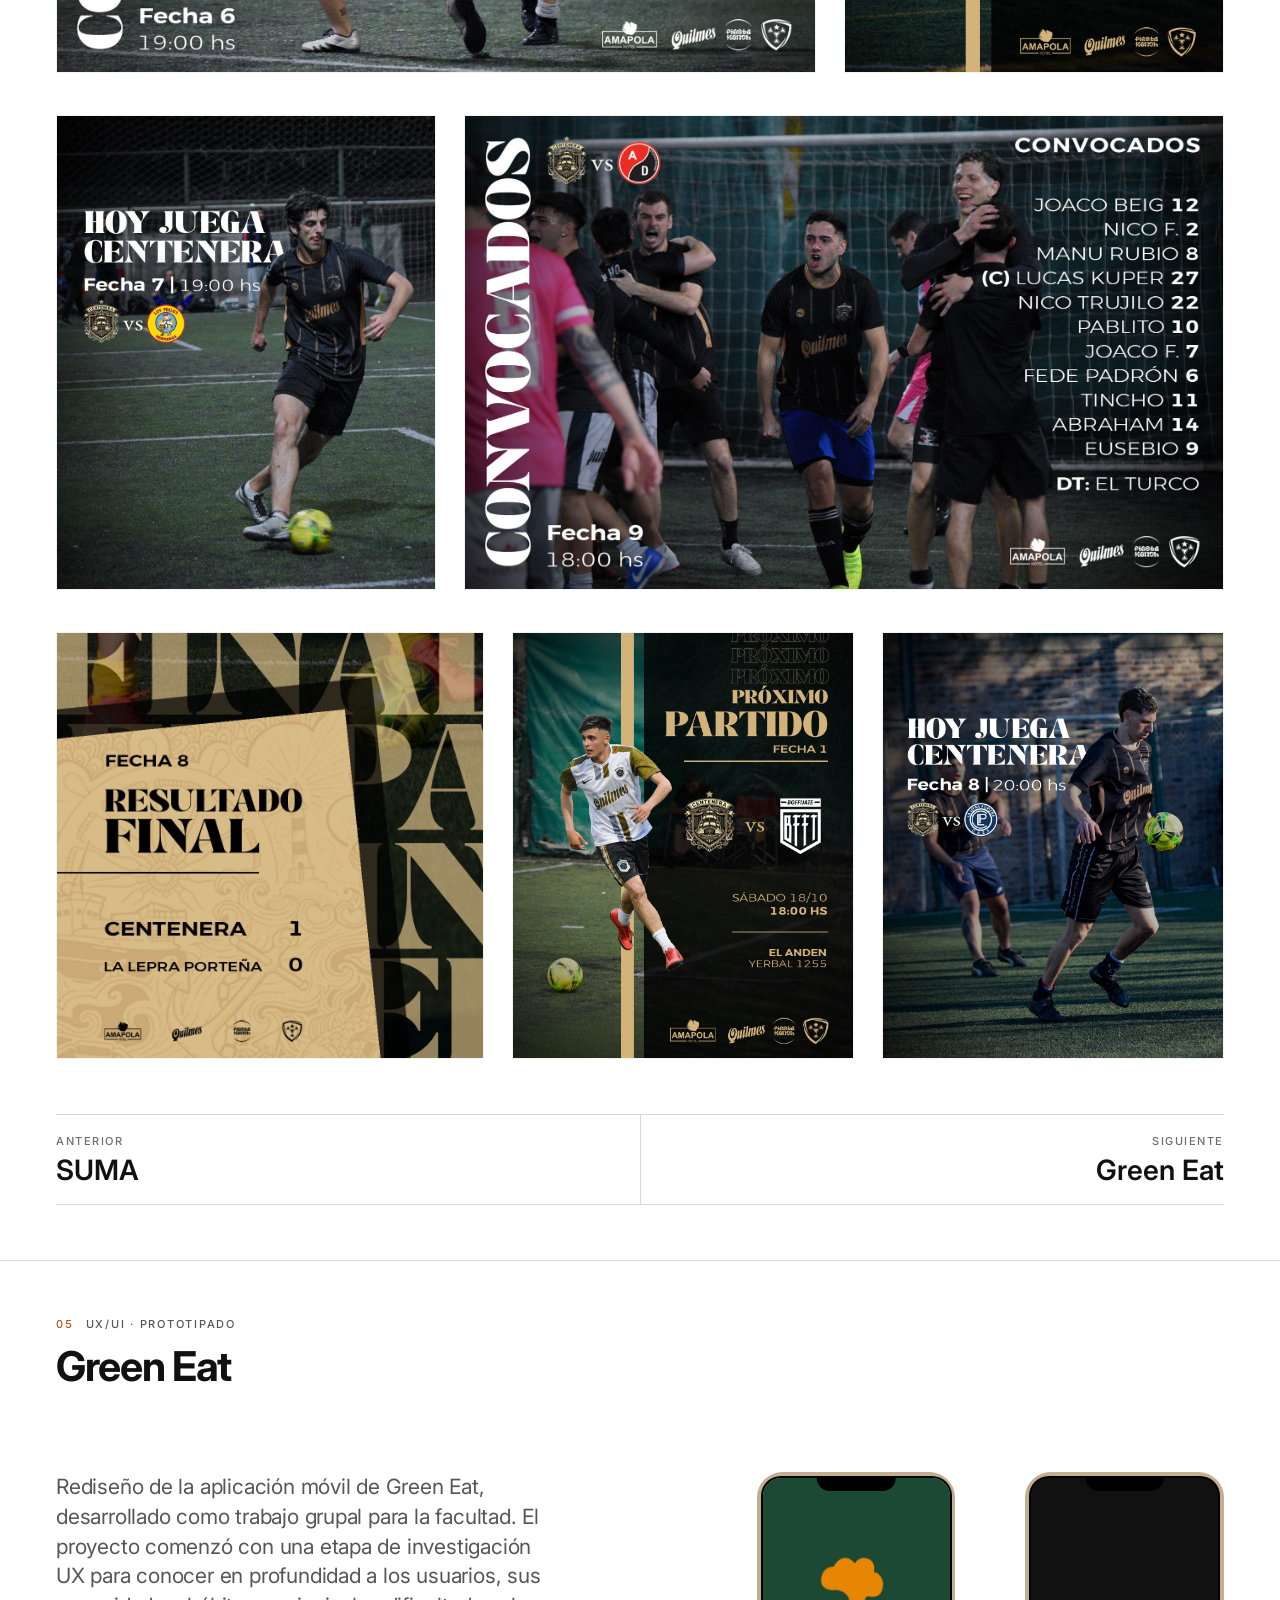
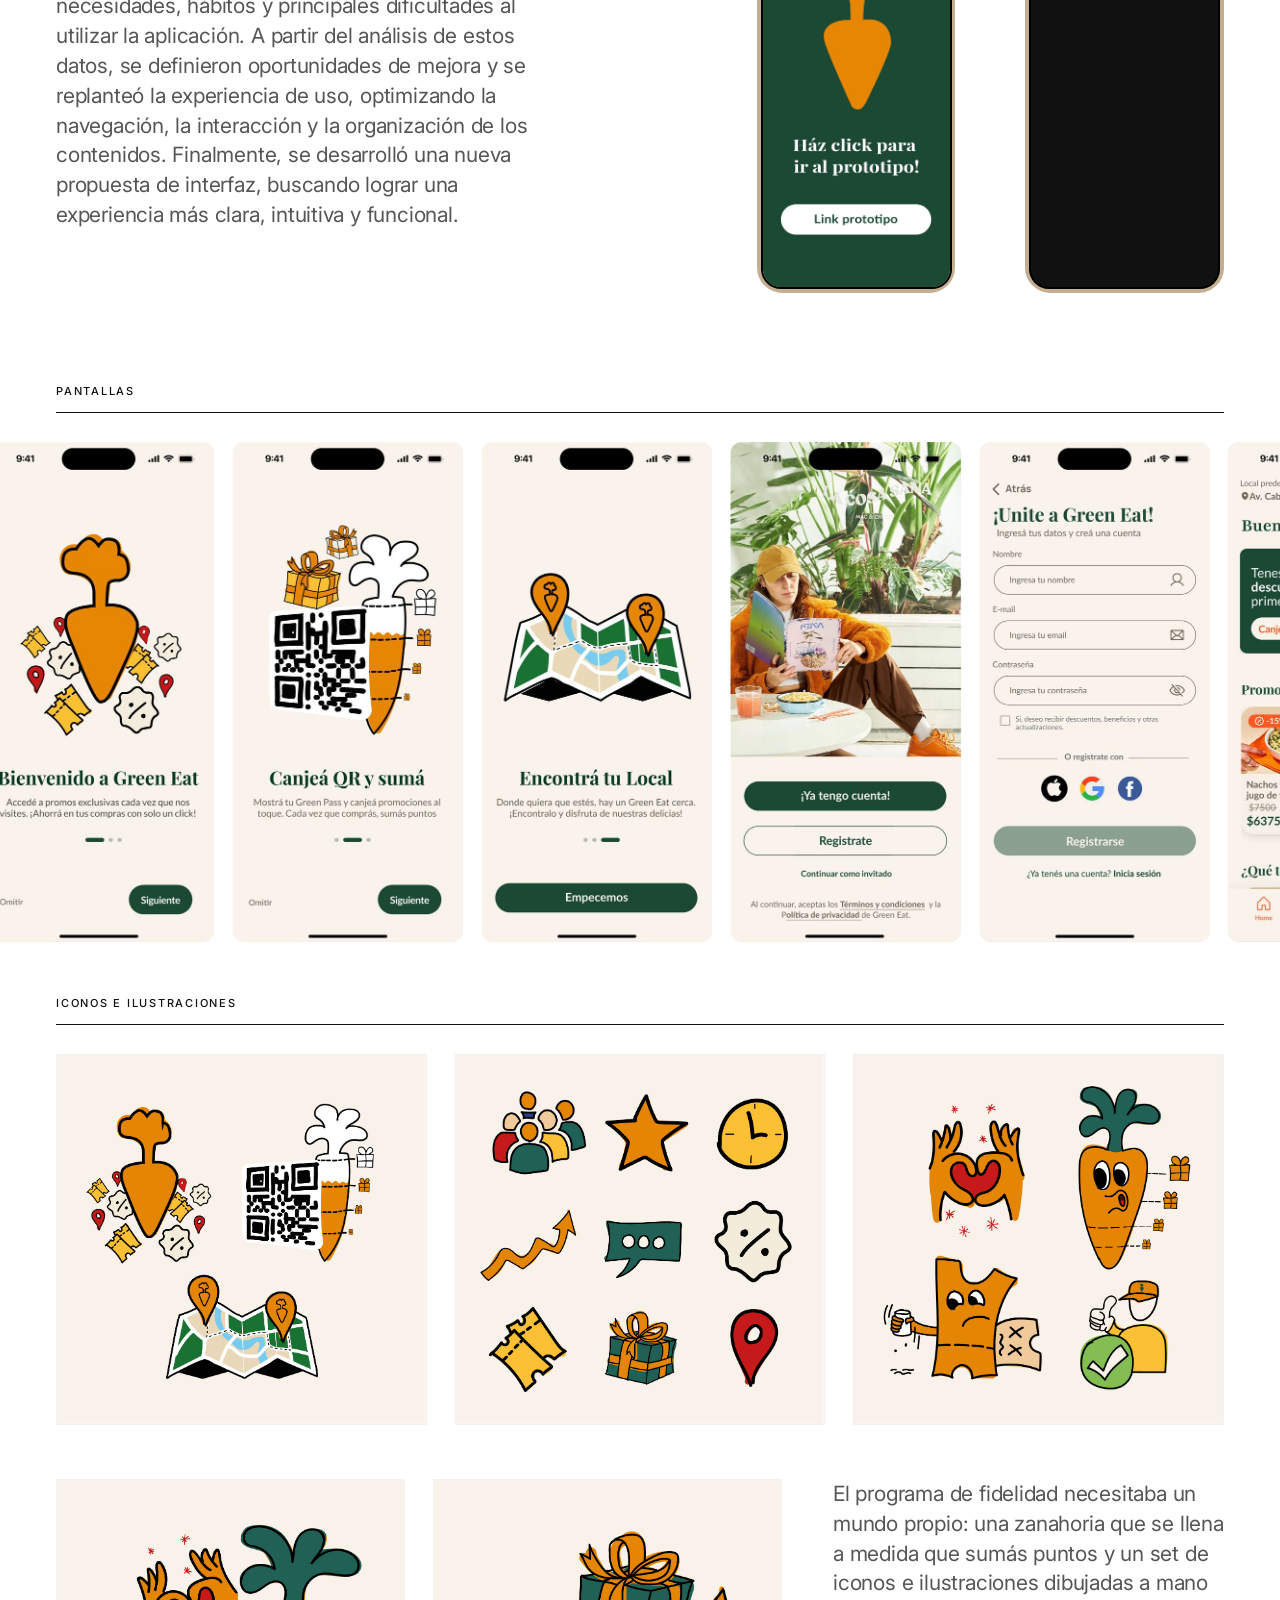
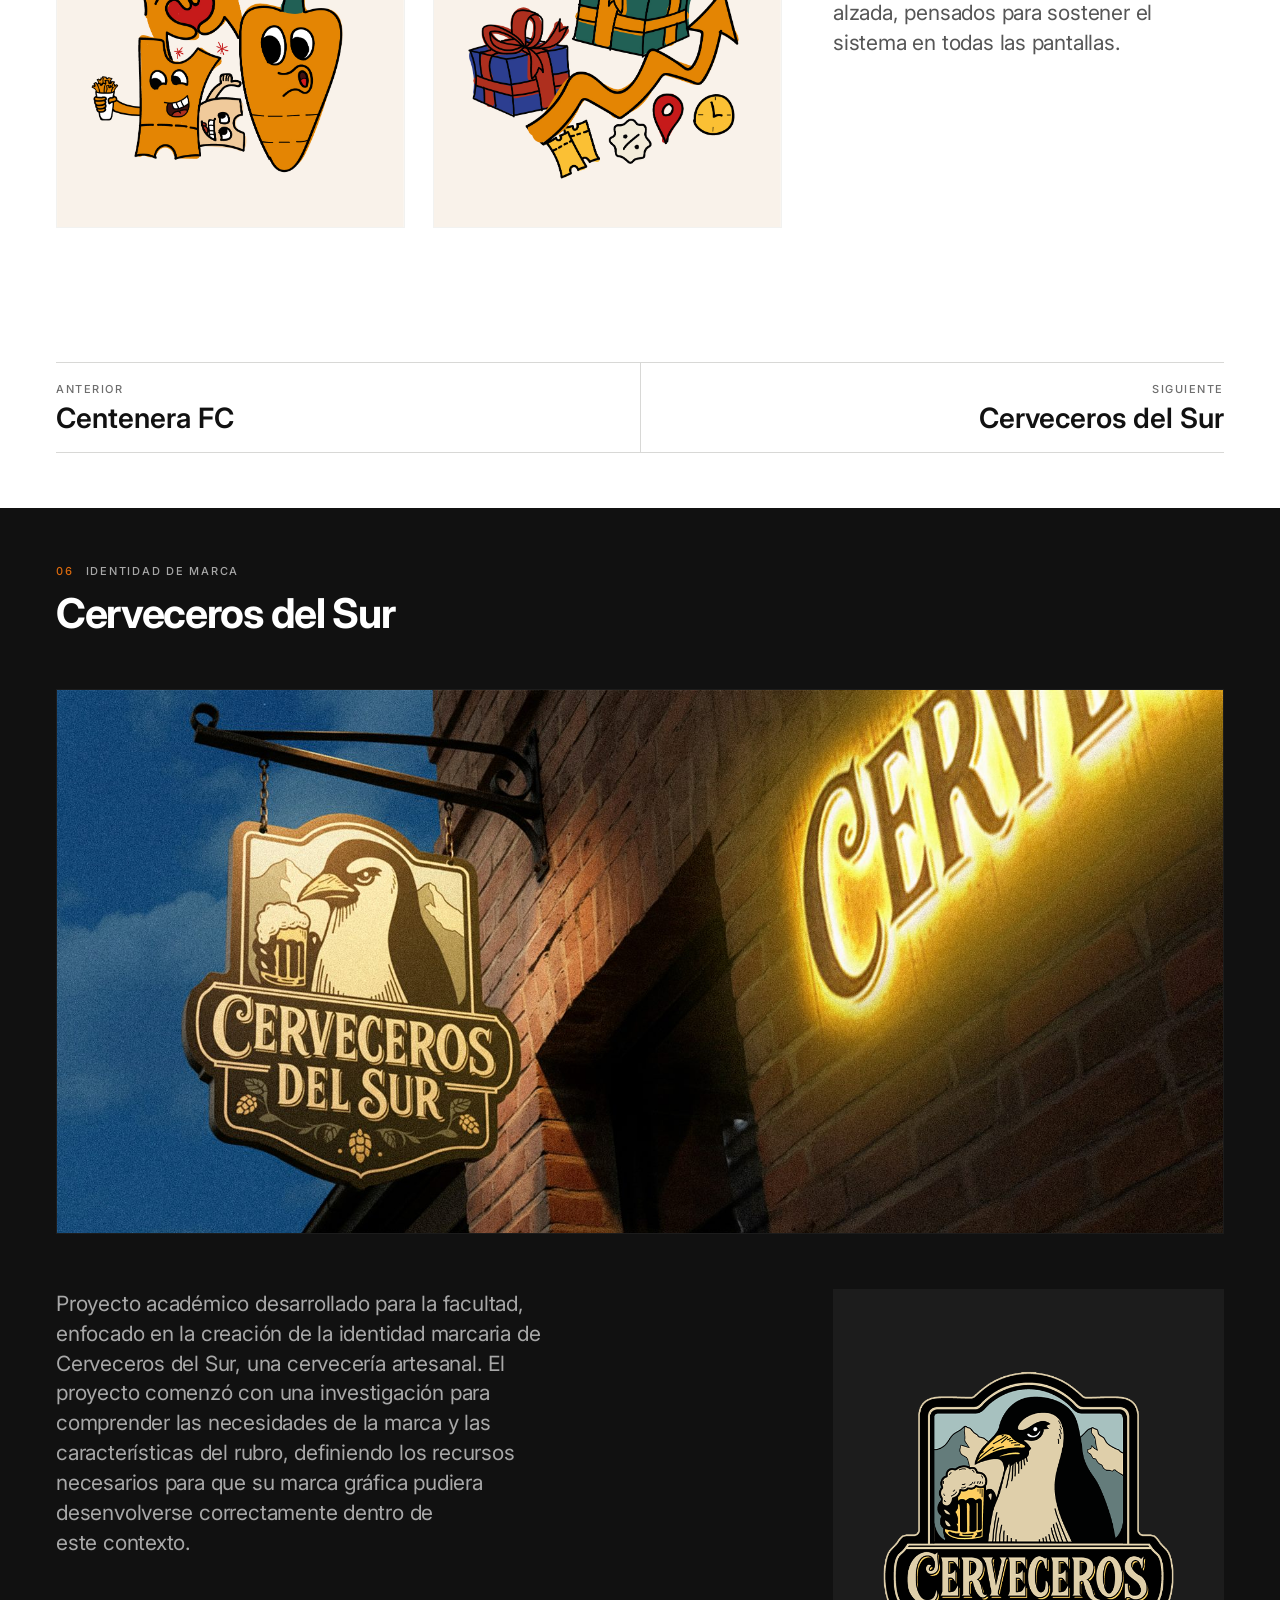
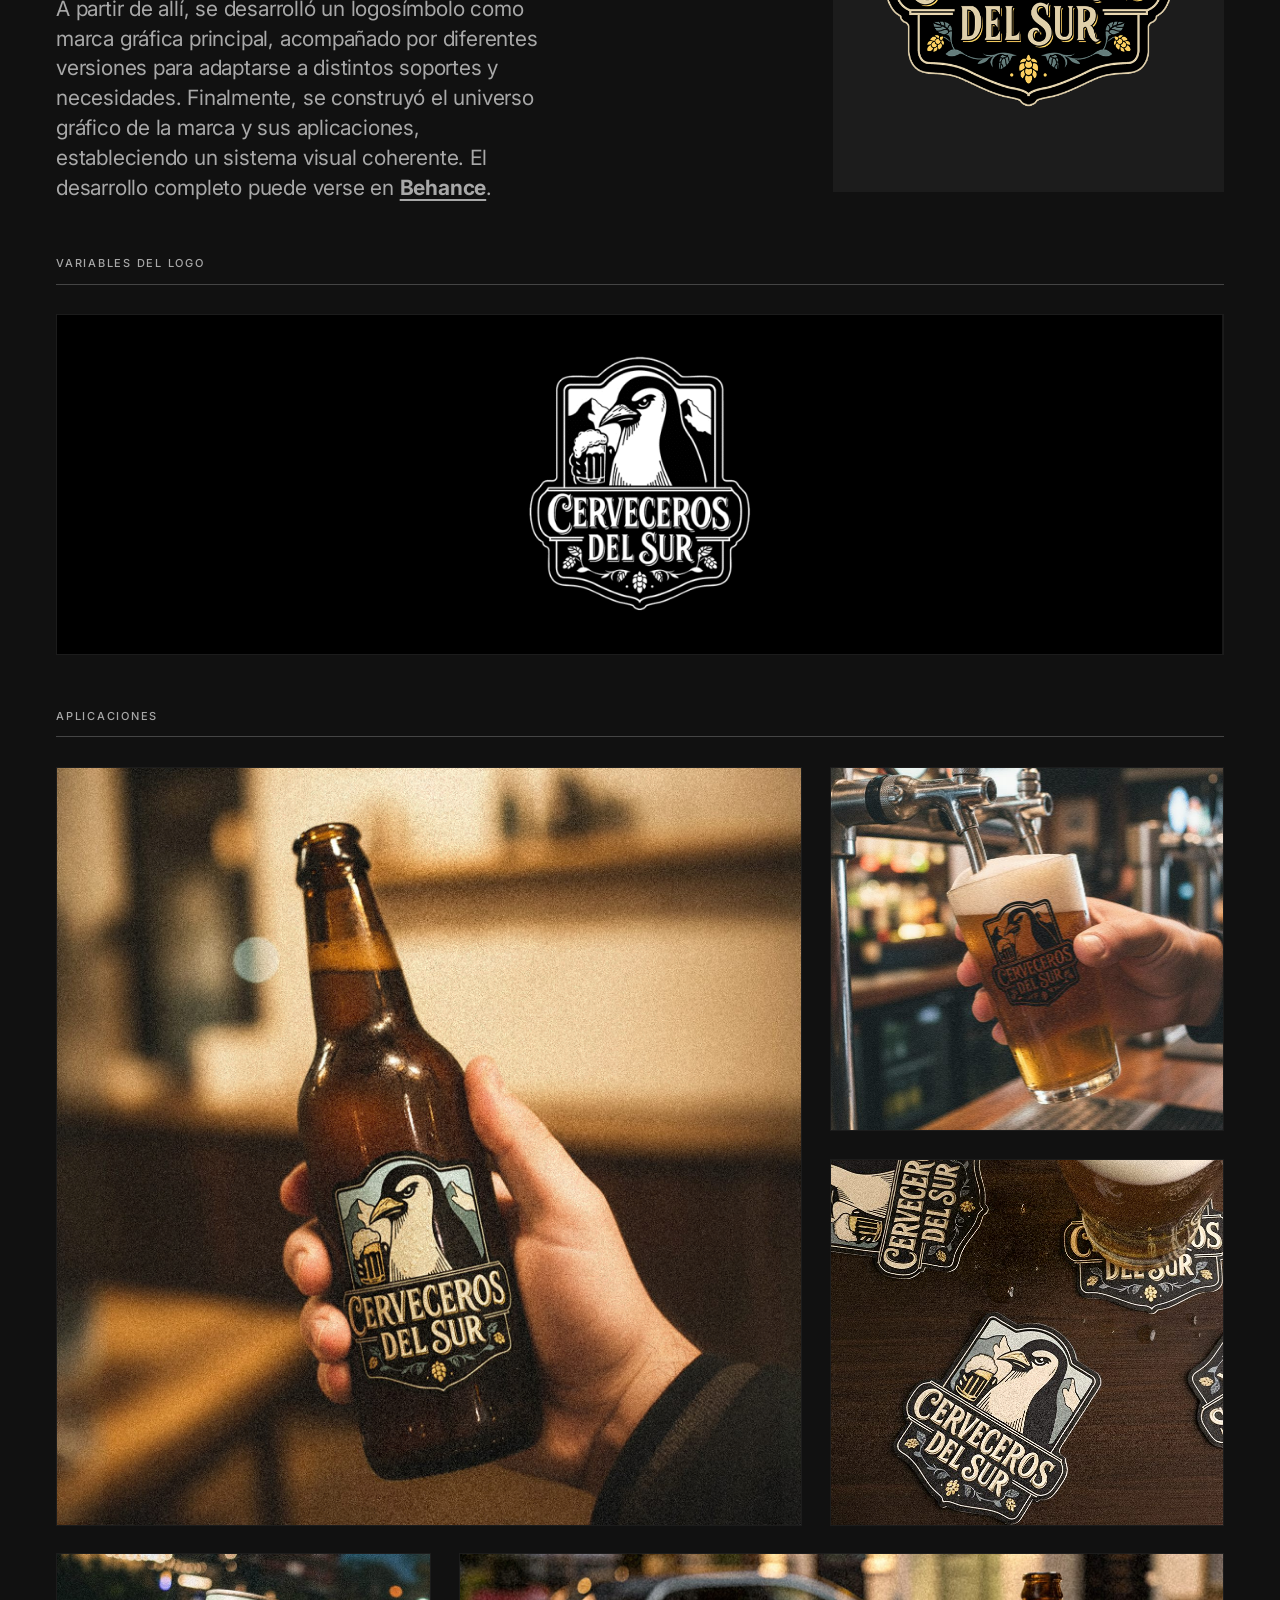
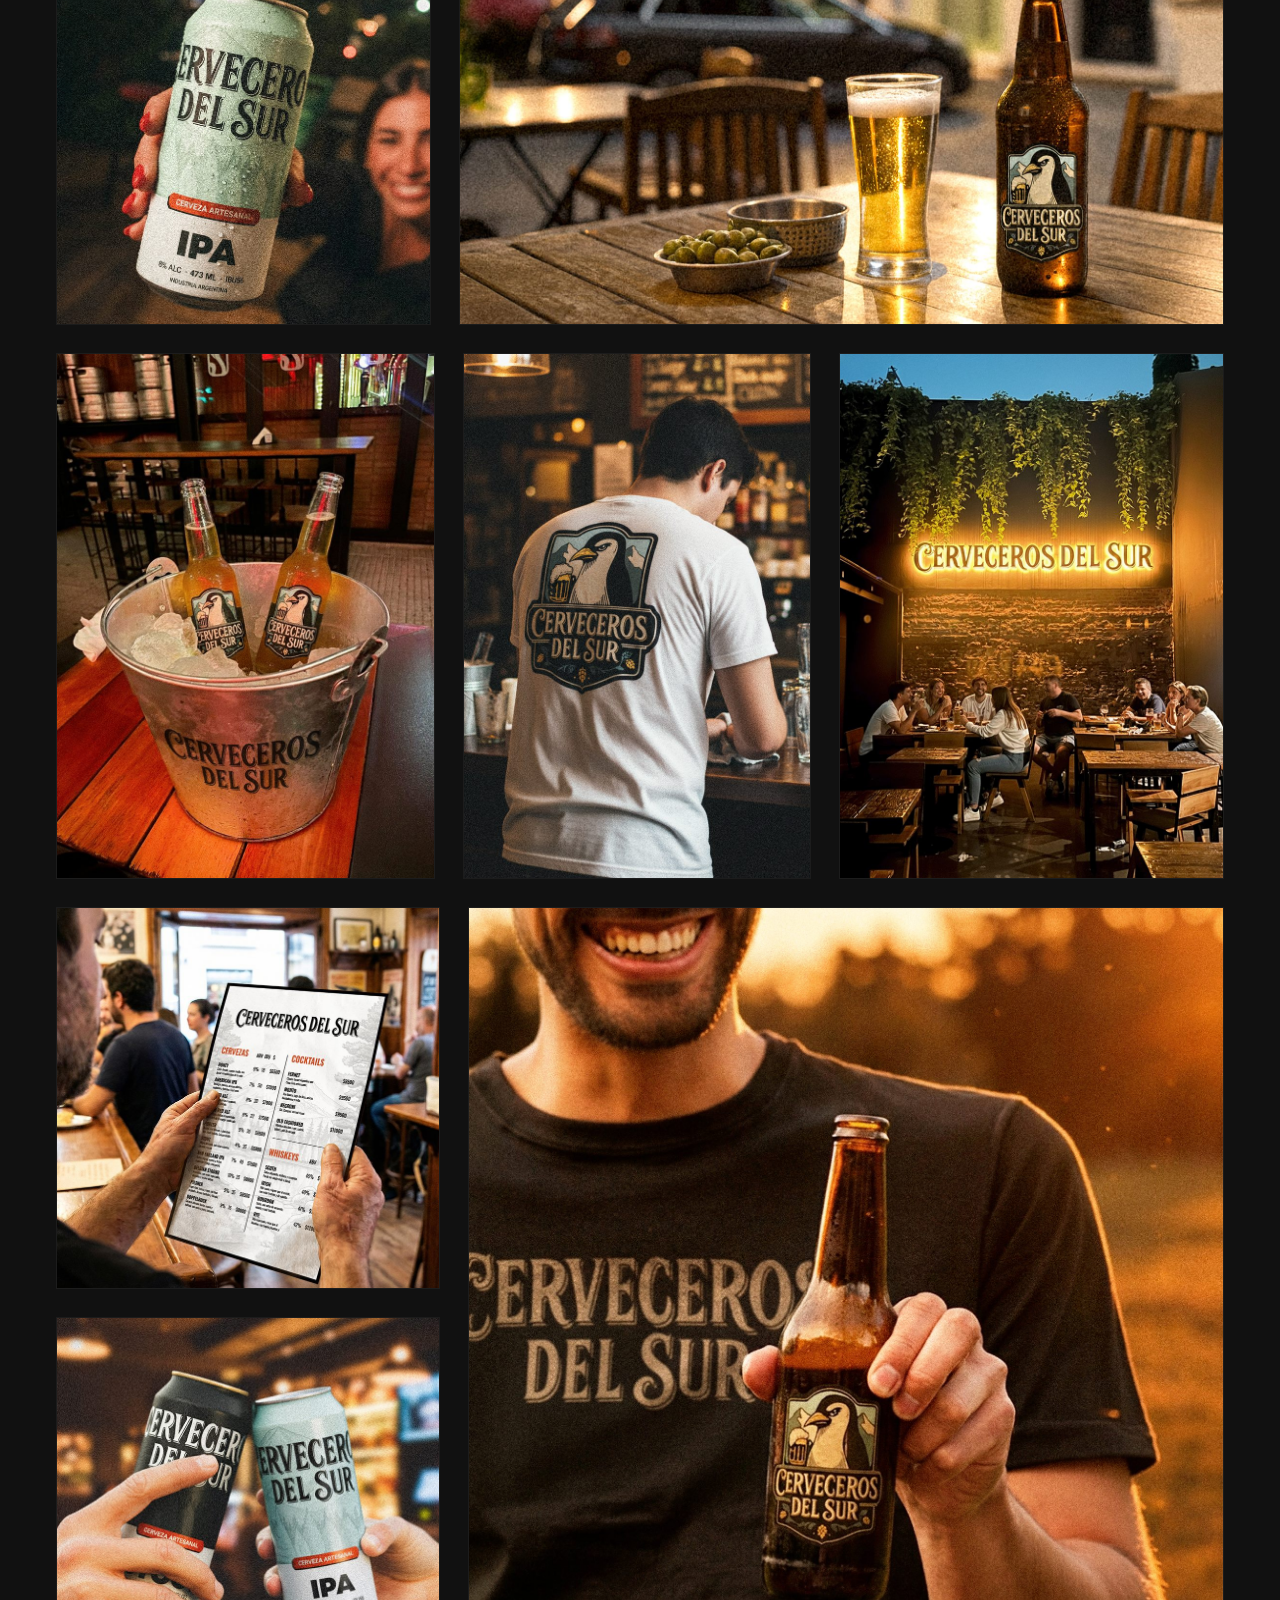
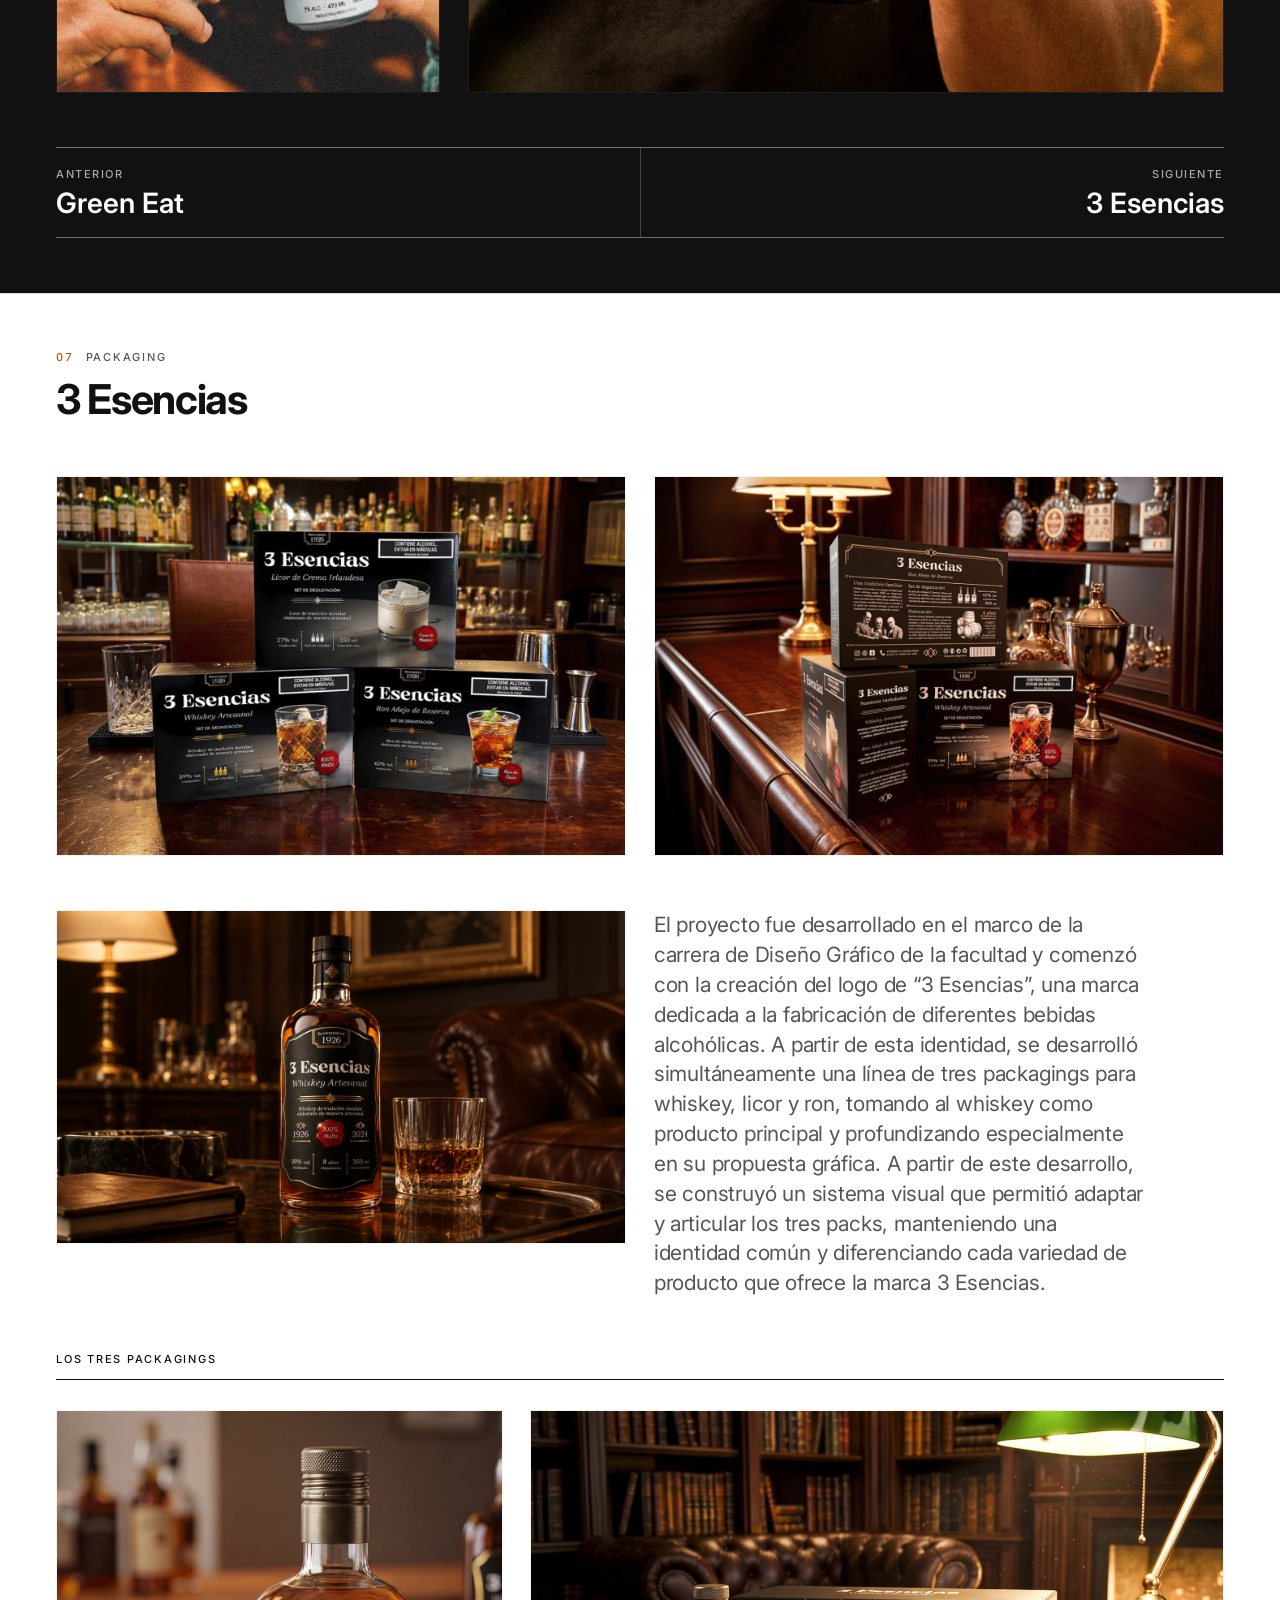
==== commit 5408235a: "arreglos estrella 14-9 arreglos" ====
--- a/index.html
+++ b/index.html
@@ -1313,43 +1313,44 @@
        La seccion lleva project--fit, como Cerveceros: sin eso el tope de
        --media-max-h les recorta el alto a las filas y dejan de llegar al
        margen derecho. -->
-  <!-- La apertura y, debajo, el redaccional: una franja de texto sobre
-       blanco (8000x1404 en el original) al ancho util entero. Van como dos
-       .row-fit --even para que la calle entre las dos sea var(--gap), la
-       misma de las filas de abajo. El redaccional va a 2400 px y calidad
-       88: es texto, y a 1800 perdia nitidez en pantallas densas. -->
-  <div class="container">
-    <div class="row-fit row-fit--even reveal">
-      <figure class="fig fig--ar" style="--ar: 1.414">
-        <div class="fig__frame" data-slot="Apertura">
-          <img src="assets/images/estrella-de-maldonado/piezas/01.jpg" alt="Collage de apertura de la identidad de Estrella de Maldonado, con fotos de archivo del club" loading="lazy" decoding="async">
+  <div class="container">
+    <figure class="fig fig--ar reveal" style="--ar: 1.414">
+      <div class="fig__frame" data-slot="Apertura">
+        <img src="assets/images/estrella-de-maldonado/piezas/01.jpg" alt="Collage de apertura de la identidad de Estrella de Maldonado, con fotos de archivo del club" loading="lazy" decoding="async">
+      </div>
+    </figure>
+  </div>
+
+  <!-- Texto e imagen, mitad y mitad (.grid-2), como en Fascículos y
+       3 Esencias. El texto conserva su tope de medida, asi que no llena
+       la columna entera. -->
+  <div class="container">
+    <div class="grid-2">
+      <div class="split__text reveal">
+        <p class="project__lead">
+          Este fue un proyecto grupal desarrollado para la facultad, cuyo
+          objetivo fue rediseñar y revalorizar la identidad institucional del
+          club Estrella de Maldonado, ubicado en el barrio de Palermo. El
+          proyecto partió de un moodboard y un redaccional que definieron el
+          lenguaje y los recursos gráficos para las distintas piezas:
+        </p>
+        <p class="project__lead">
+          “Estrella de Maldonado es un archivo de historias compartidas, un
+          álbum abierto donde generaciones crean nuevas páginas de recuerdos,
+          dejando huellas y celebrando memorias compartidas en familia.”
+        </p>
+        <p class="project__lead">
+          Este proyecto puede verse completo y con mayor detalle en
+          <a class="link-inline"
+             href="https://www.behance.net/gallery/229479727/Estrella-maldonado-Diseno-de-Identidad-Institucional"
+             target="_blank" rel="noopener noreferrer">Behance</a>.
+        </p>
+      </div>
+      <figure class="fig fig--ar reveal" style="--ar: 1.4925">
+        <div class="fig__frame" data-slot="Escudo">
+          <img src="assets/images/estrella-de-maldonado/piezas/texto.jpg" alt="Escudo bordado de Estrella de Maldonado sobre la camiseta del club" loading="lazy" decoding="async">
         </div>
       </figure>
-    </div>
-    <div class="row-fit row-fit--even reveal">
-      <figure class="fig fig--ar" style="--ar: 5.698">
-        <div class="fig__frame" data-slot="Redaccional">
-          <img src="assets/images/estrella-de-maldonado/piezas/redaccional.jpg" alt="Redaccional: Estrella de Maldonado es un archivo de historias compartidas, un álbum abierto donde generaciones crean nuevas páginas de recuerdos, dejando huellas y celebrando memorias compartidas en familia." loading="lazy" decoding="async">
-        </div>
-      </figure>
-    </div>
-  </div>
-
-  <div class="container">
-    <div class="split__text reveal">
-      <p class="project__lead">
-        Este fue un proyecto grupal desarrollado para la facultad, cuyo
-        objetivo fue rediseñar y revalorizar la identidad institucional del
-        club Estrella de Maldonado, ubicado en el barrio de Palermo. El
-        proyecto partió de un moodboard y un redaccional que definieron el
-        lenguaje y los recursos gráficos para las distintas piezas.
-      </p>
-      <p class="project__lead">
-        Este proyecto puede verse completo y con mayor detalle en
-        <a class="link-inline"
-           href="https://www.behance.net/gallery/229479727/Estrella-maldonado-Diseno-de-Identidad-Institucional"
-           target="_blank" rel="noopener noreferrer">Behance</a>.
-      </p>
     </div>
   </div>
 
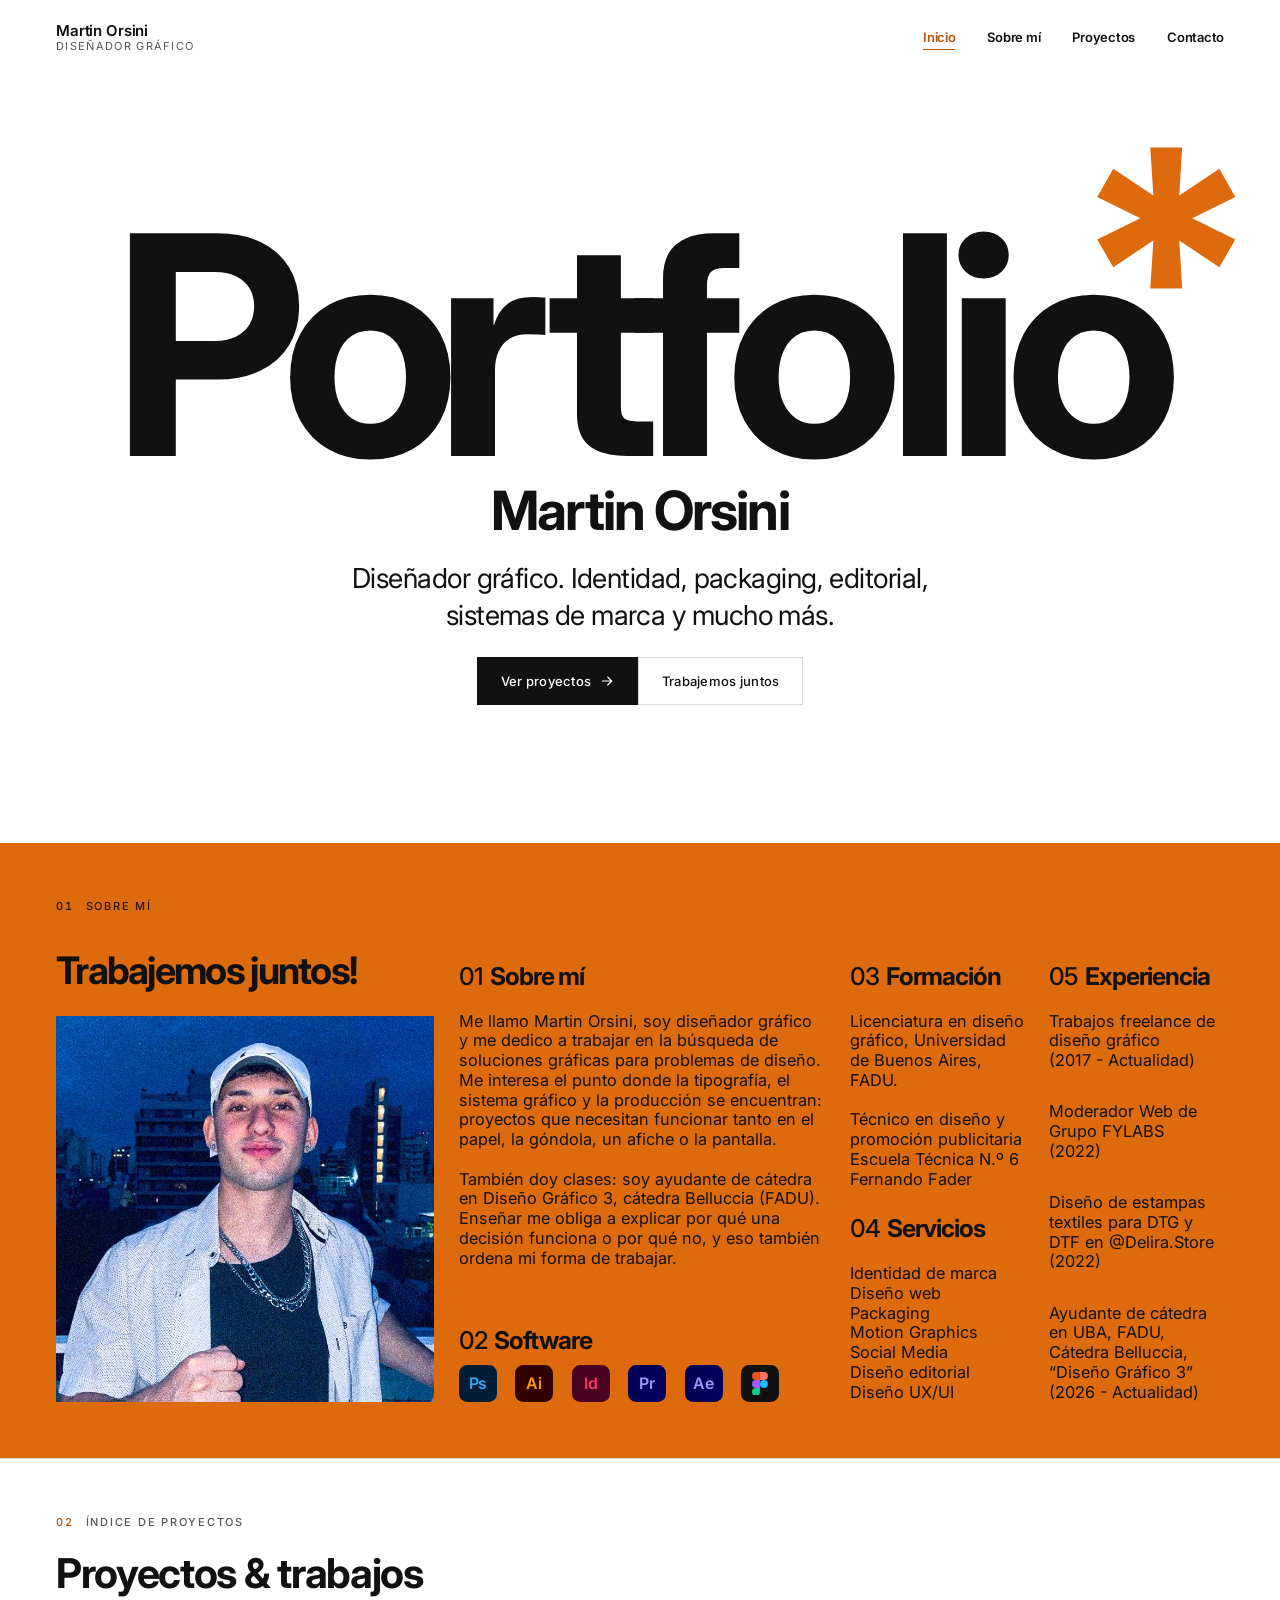
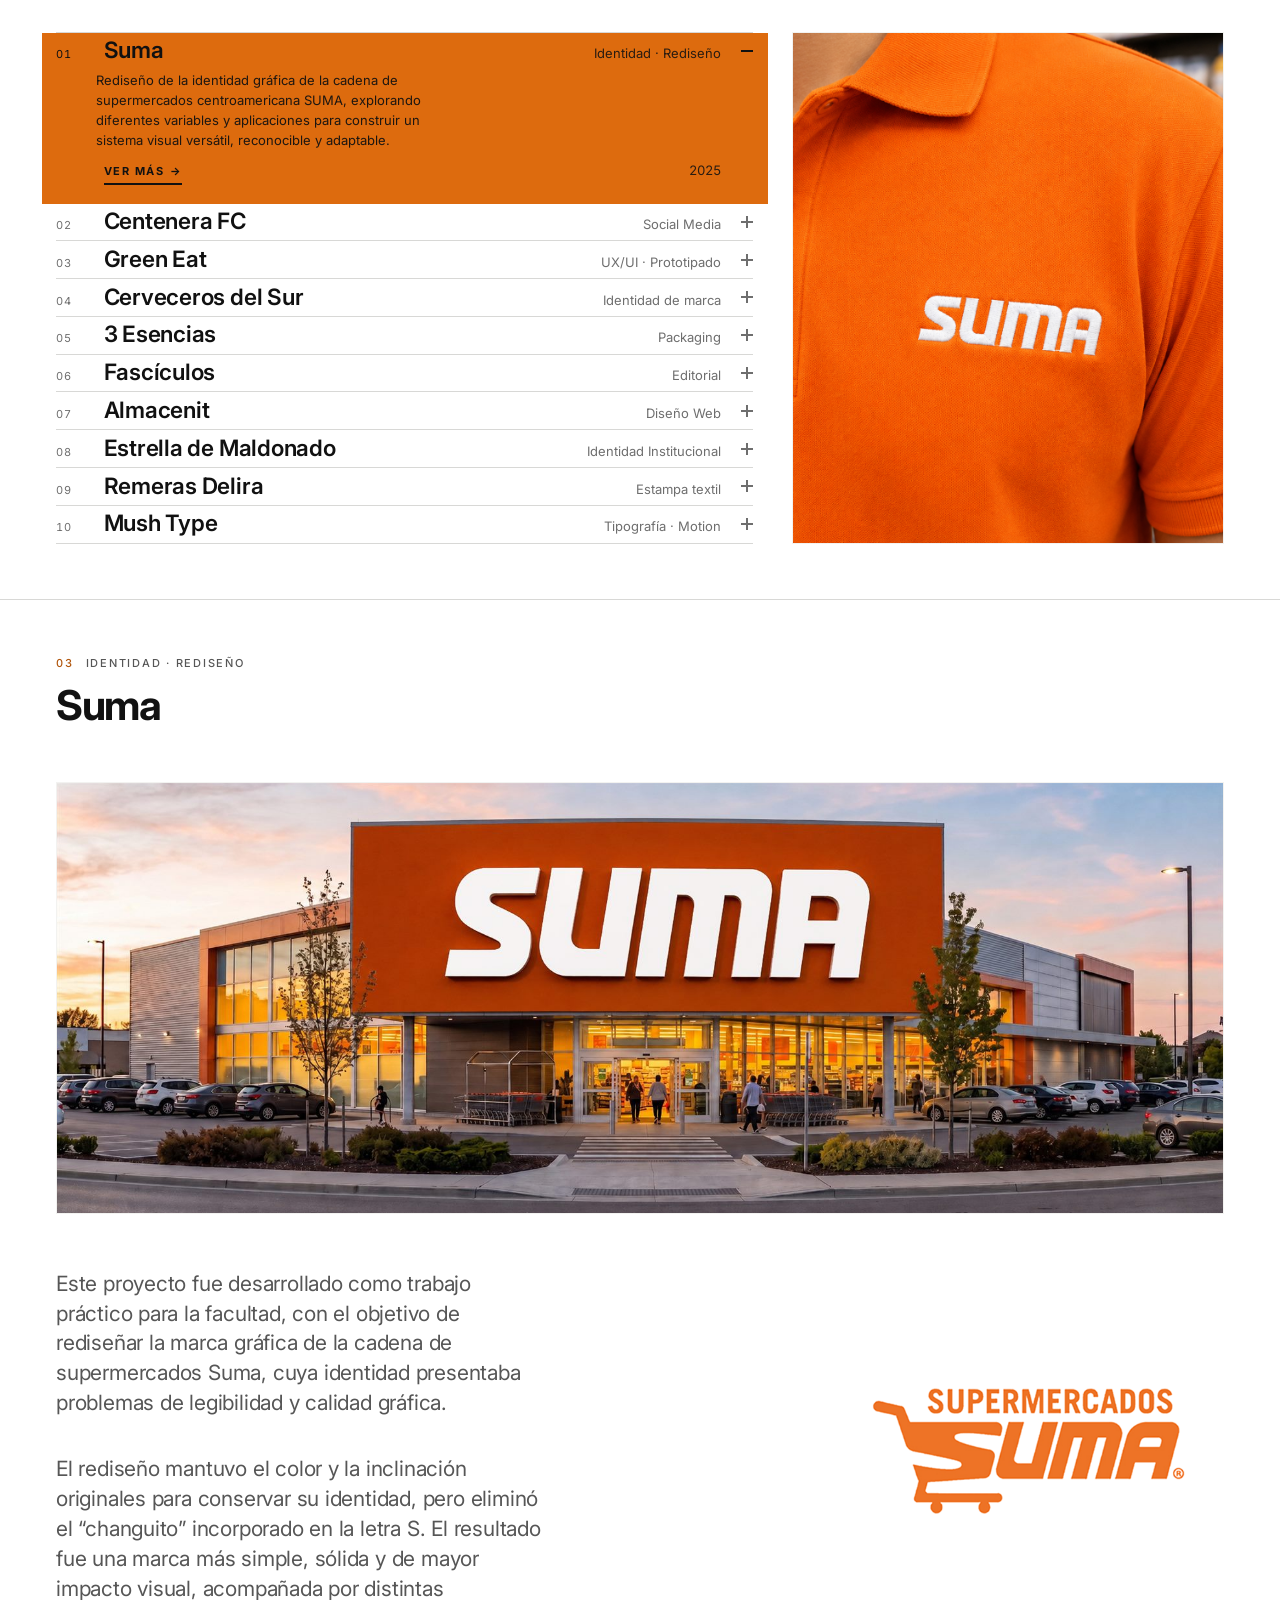
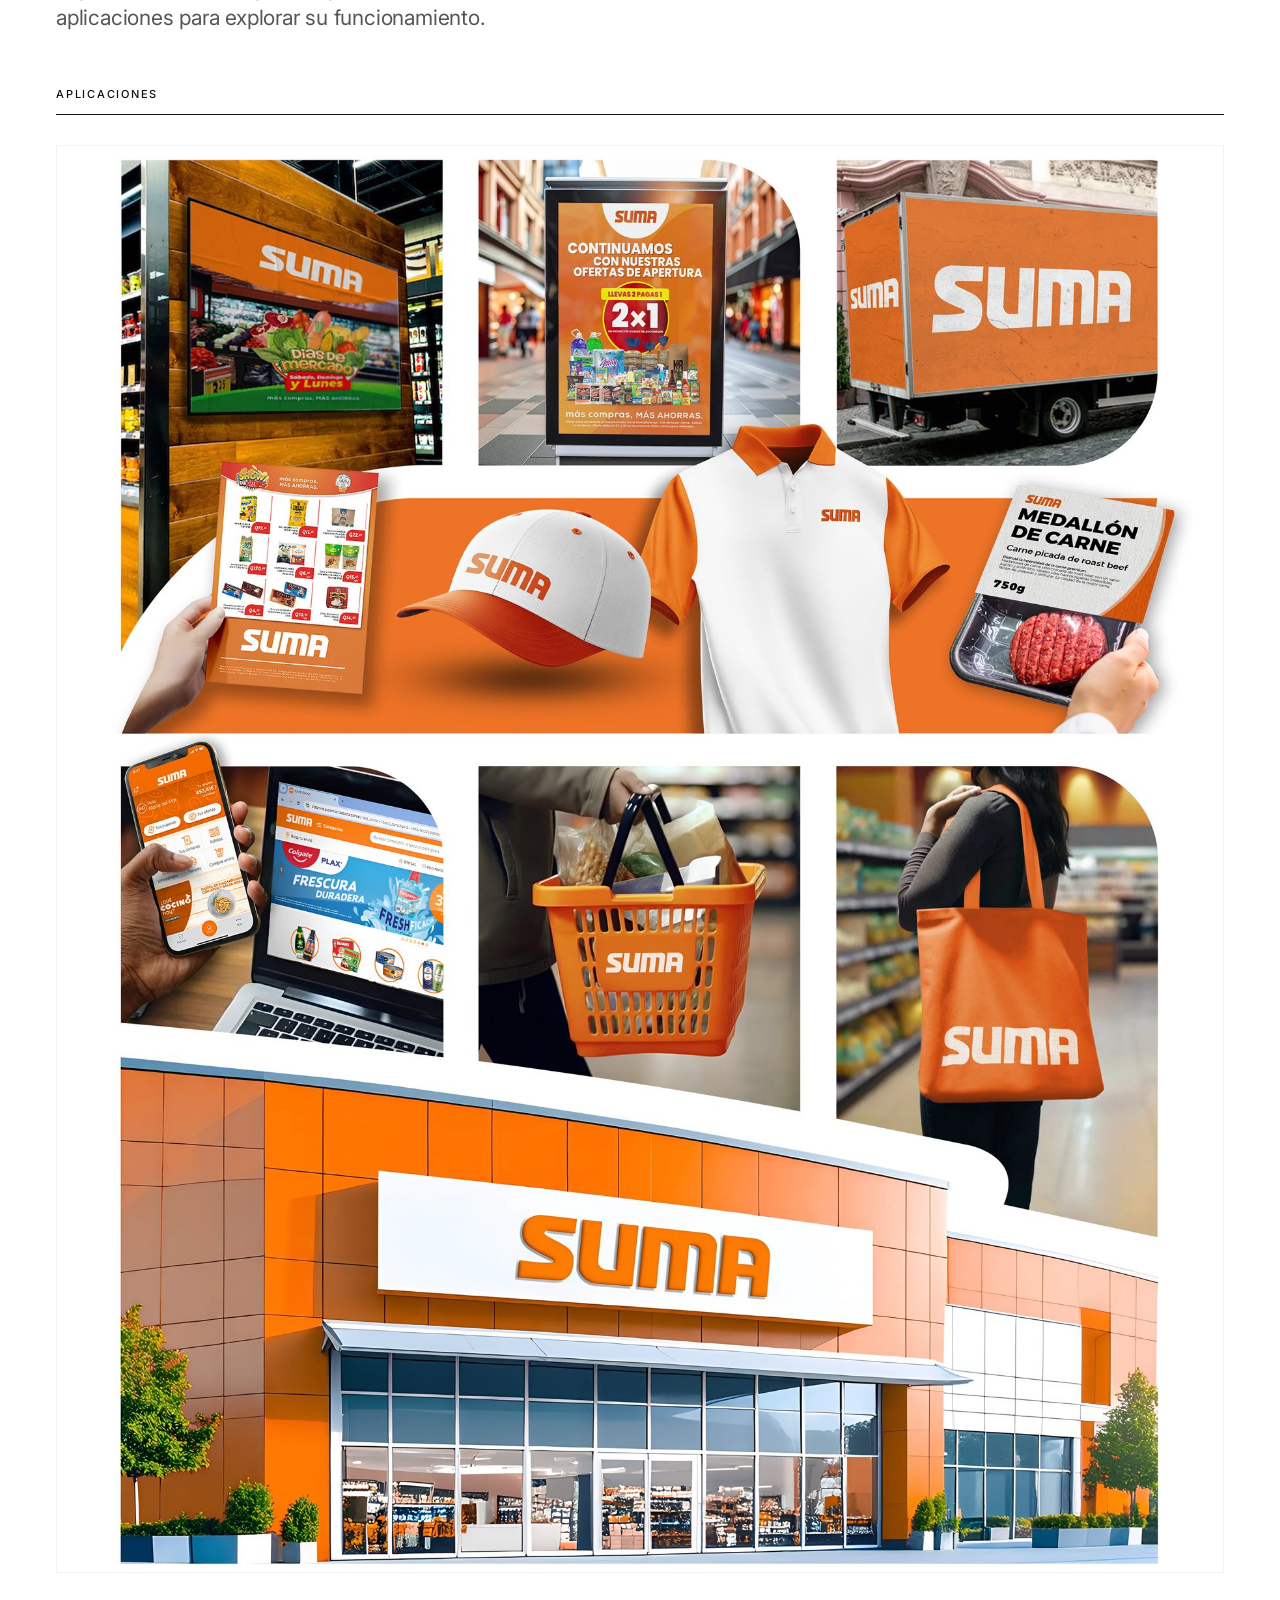
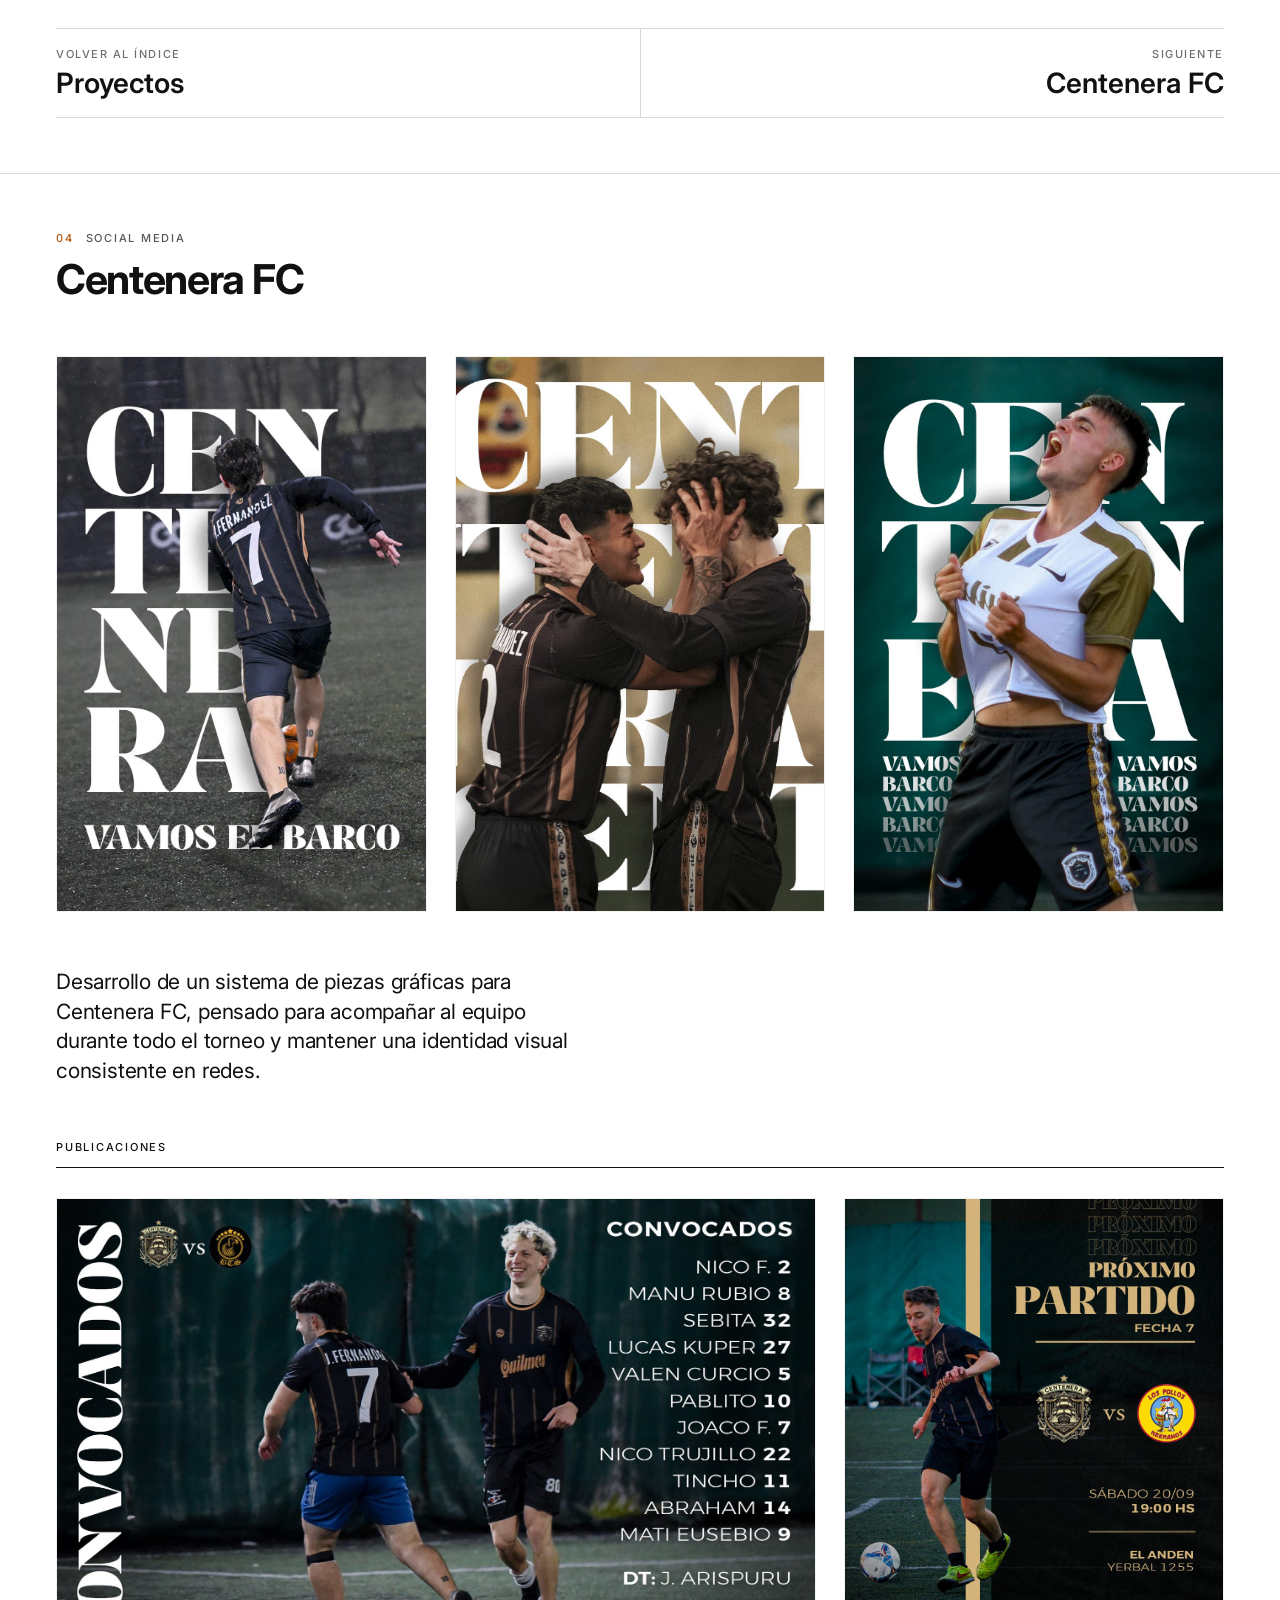
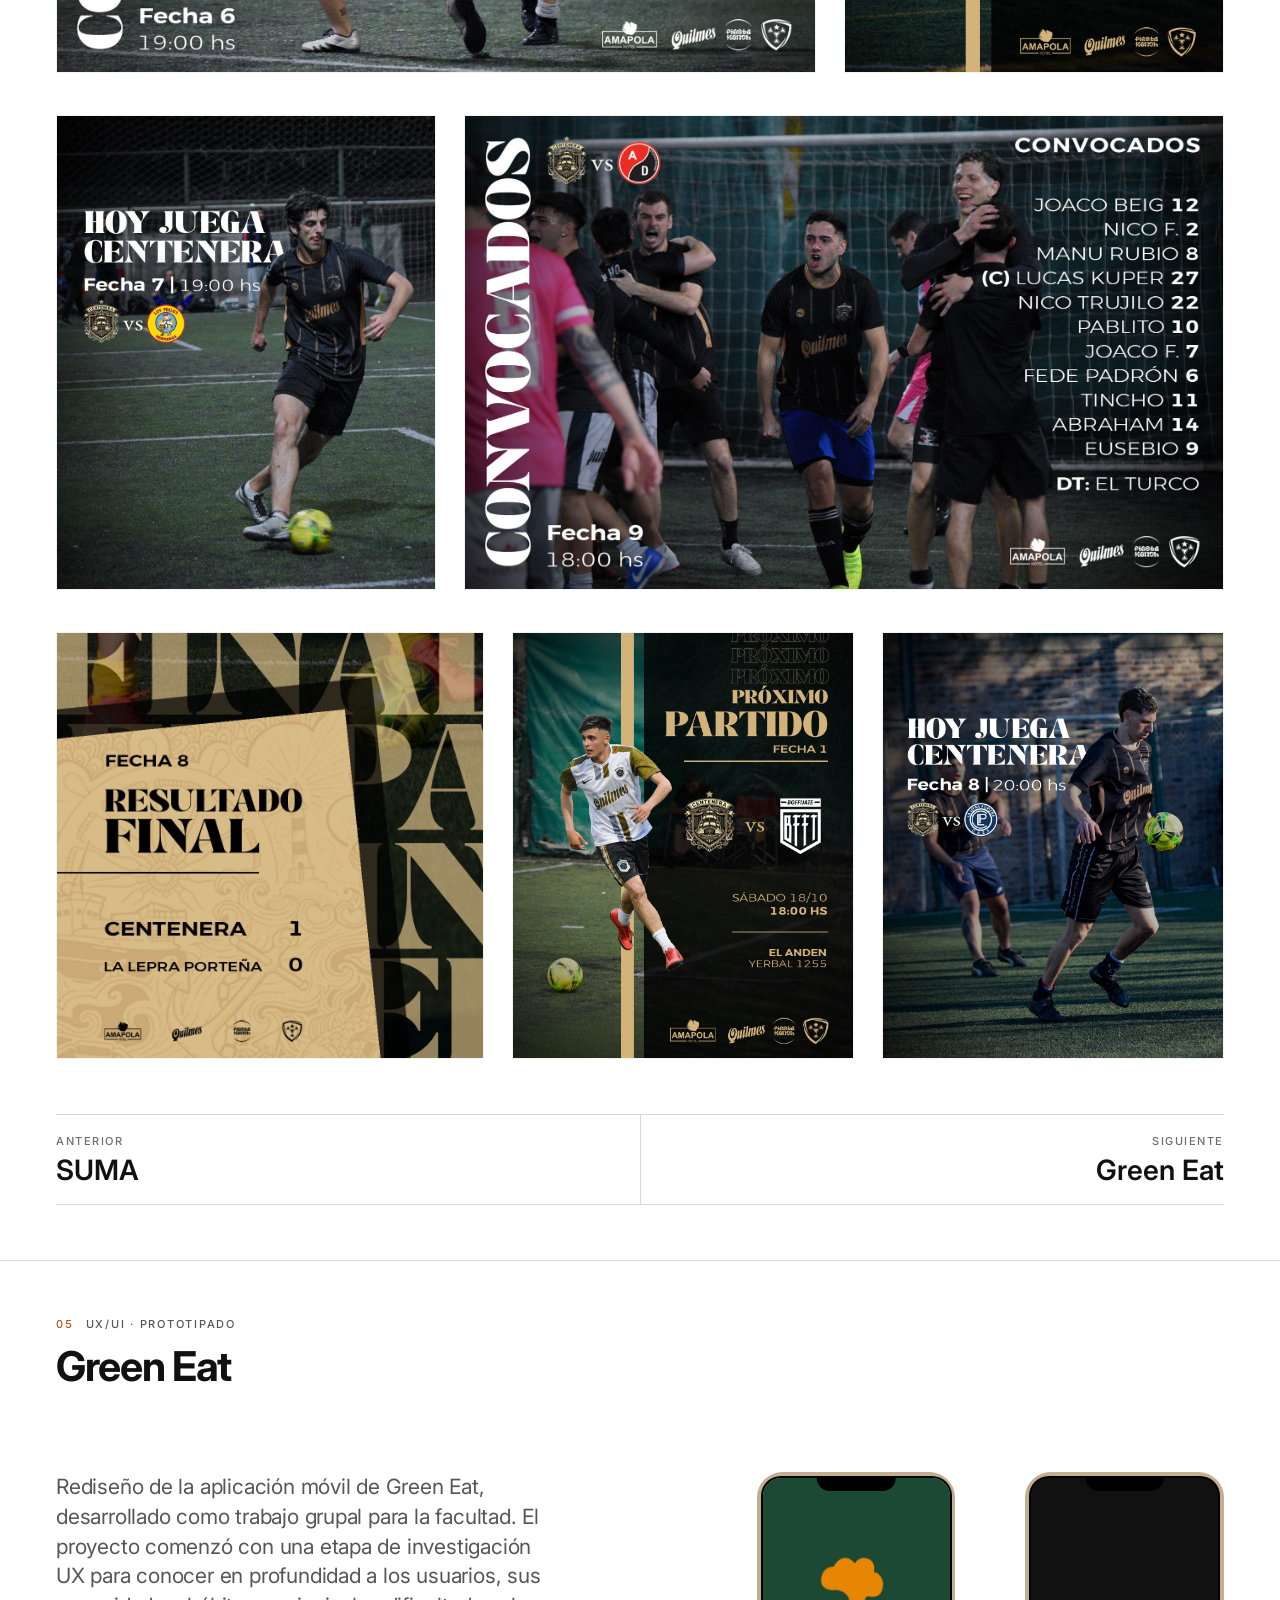
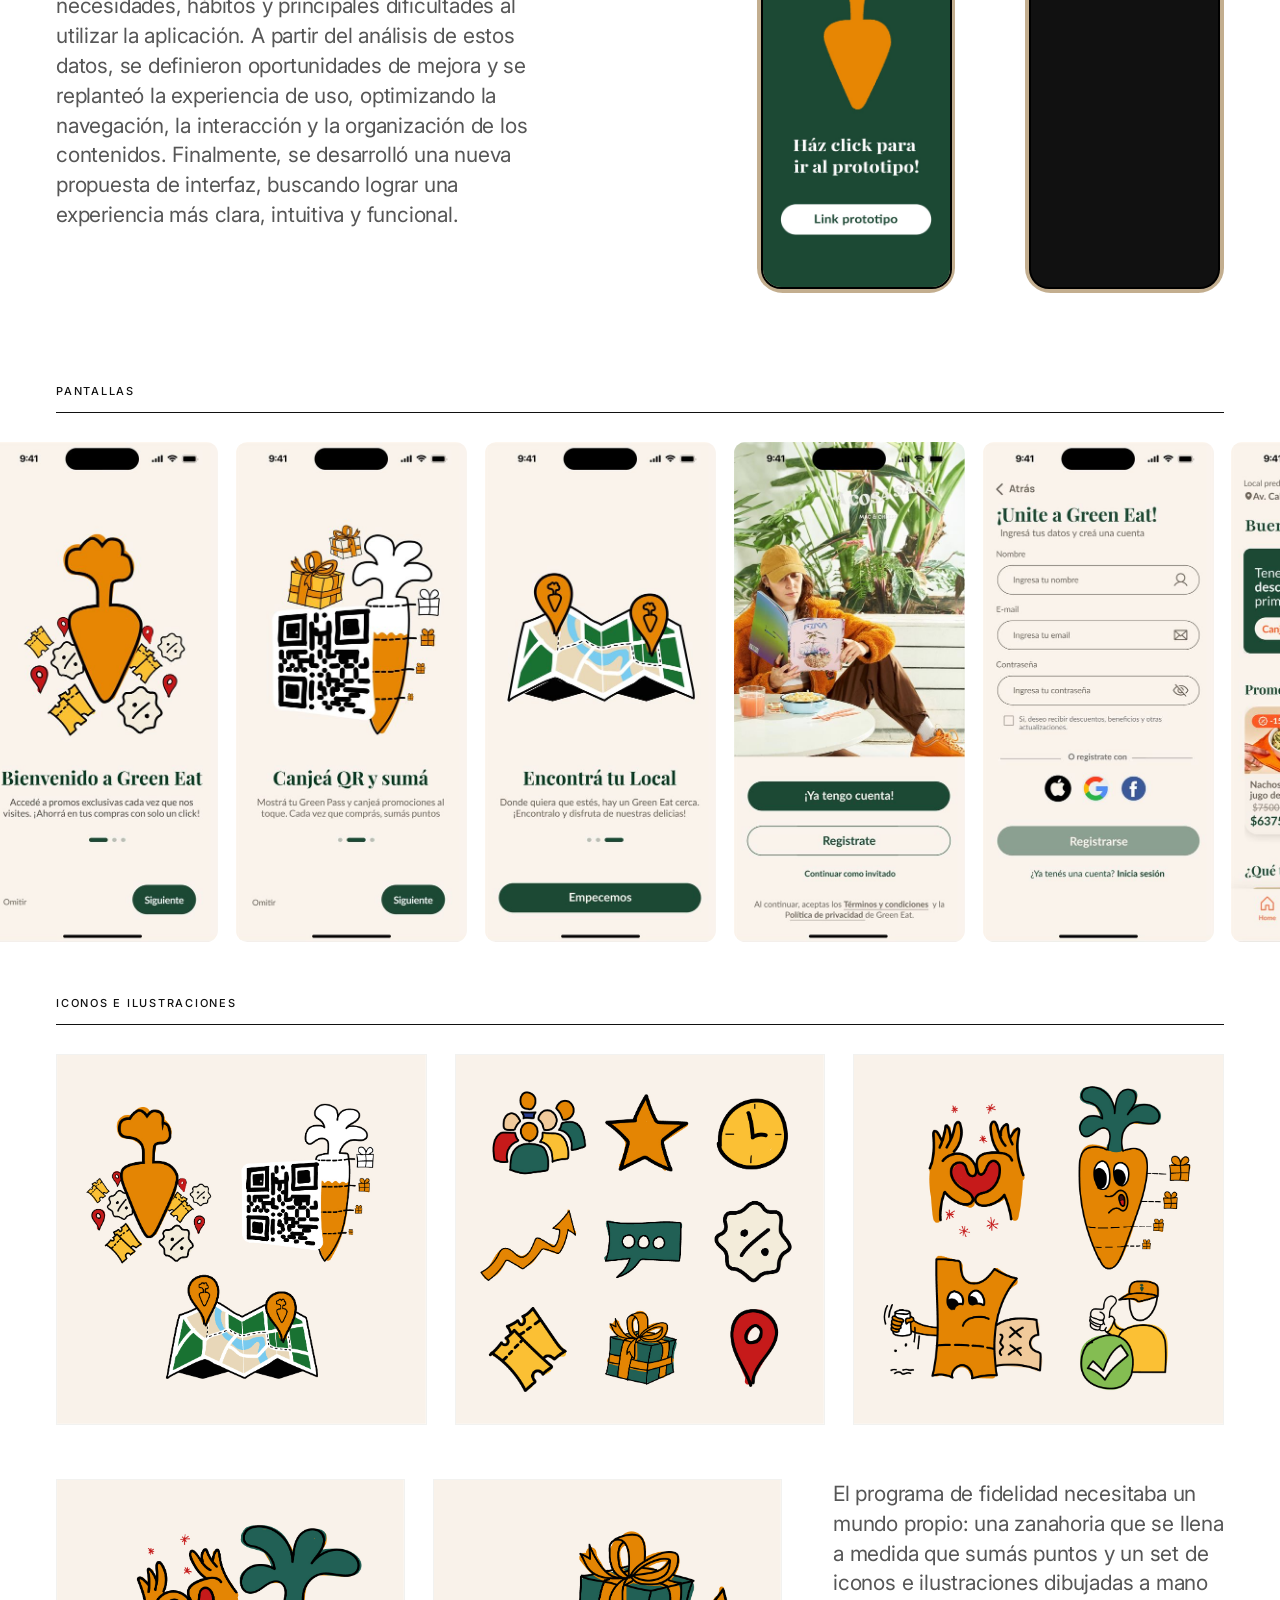
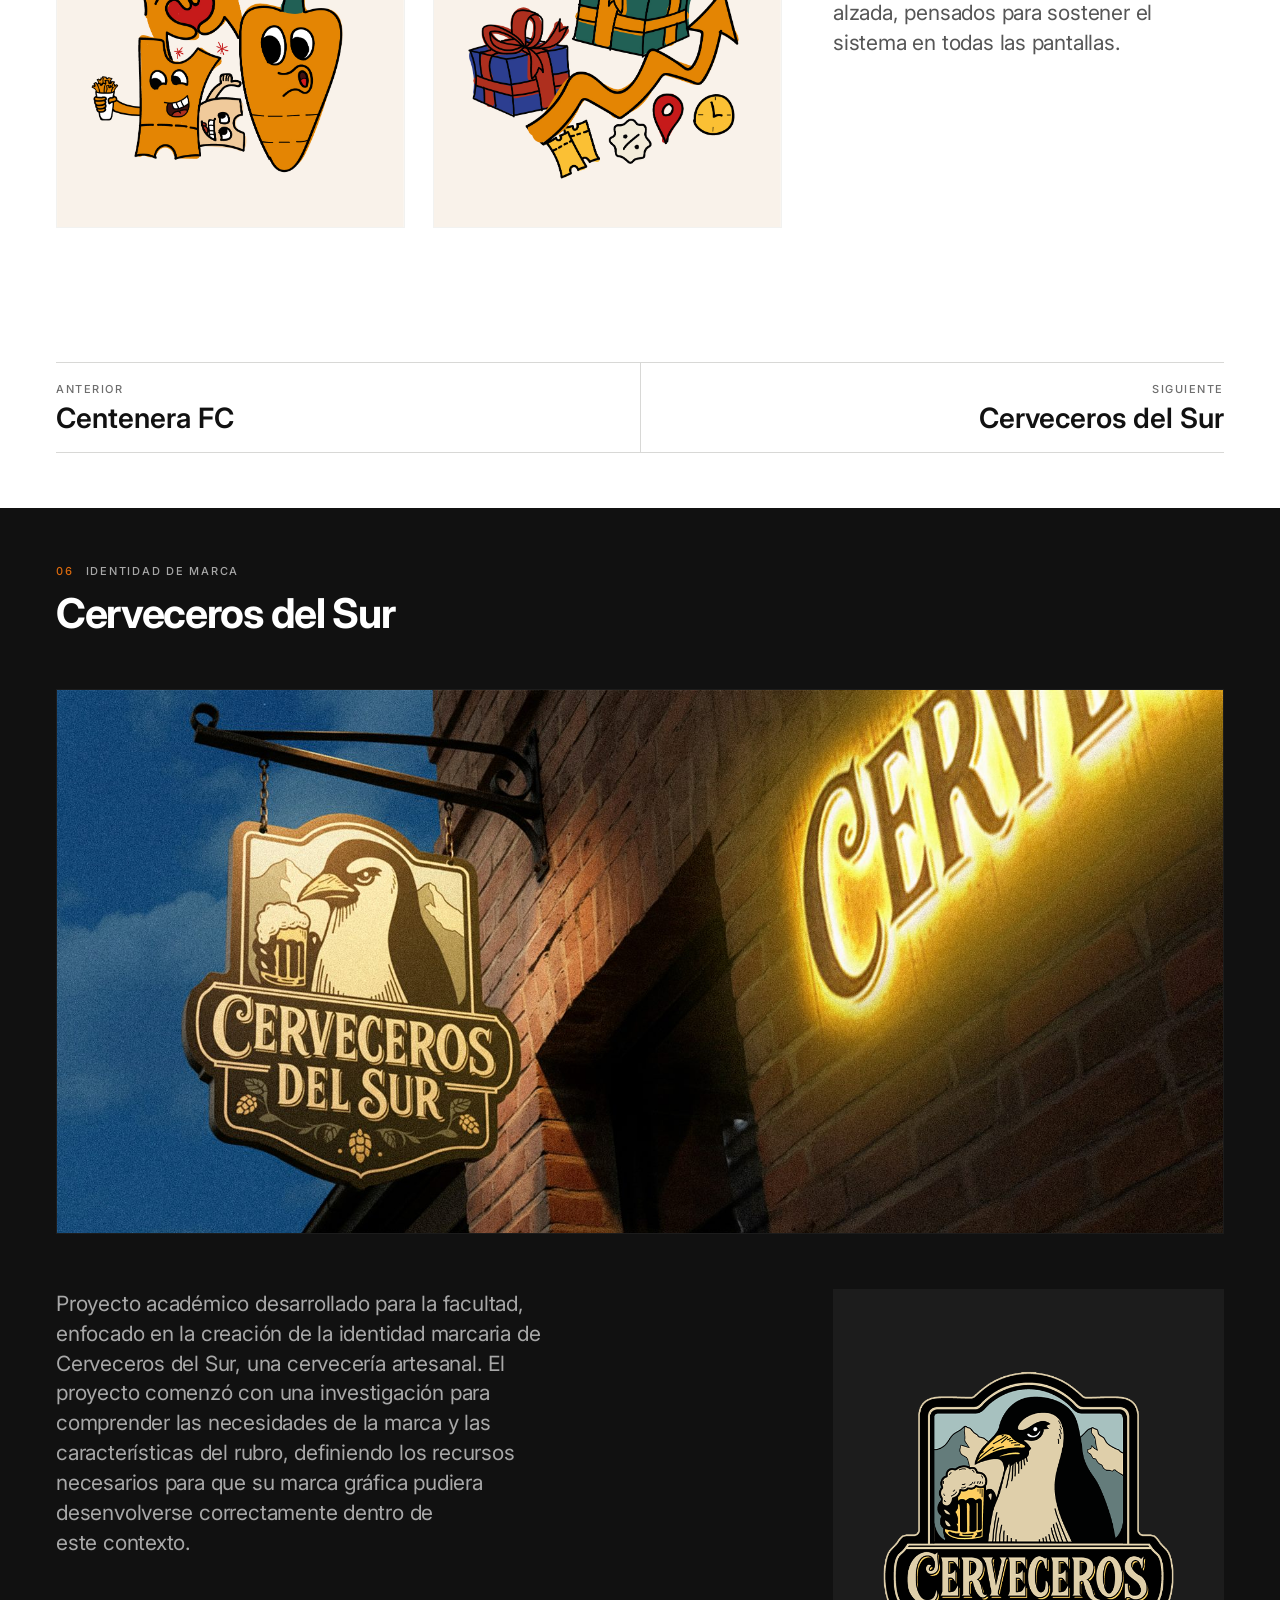
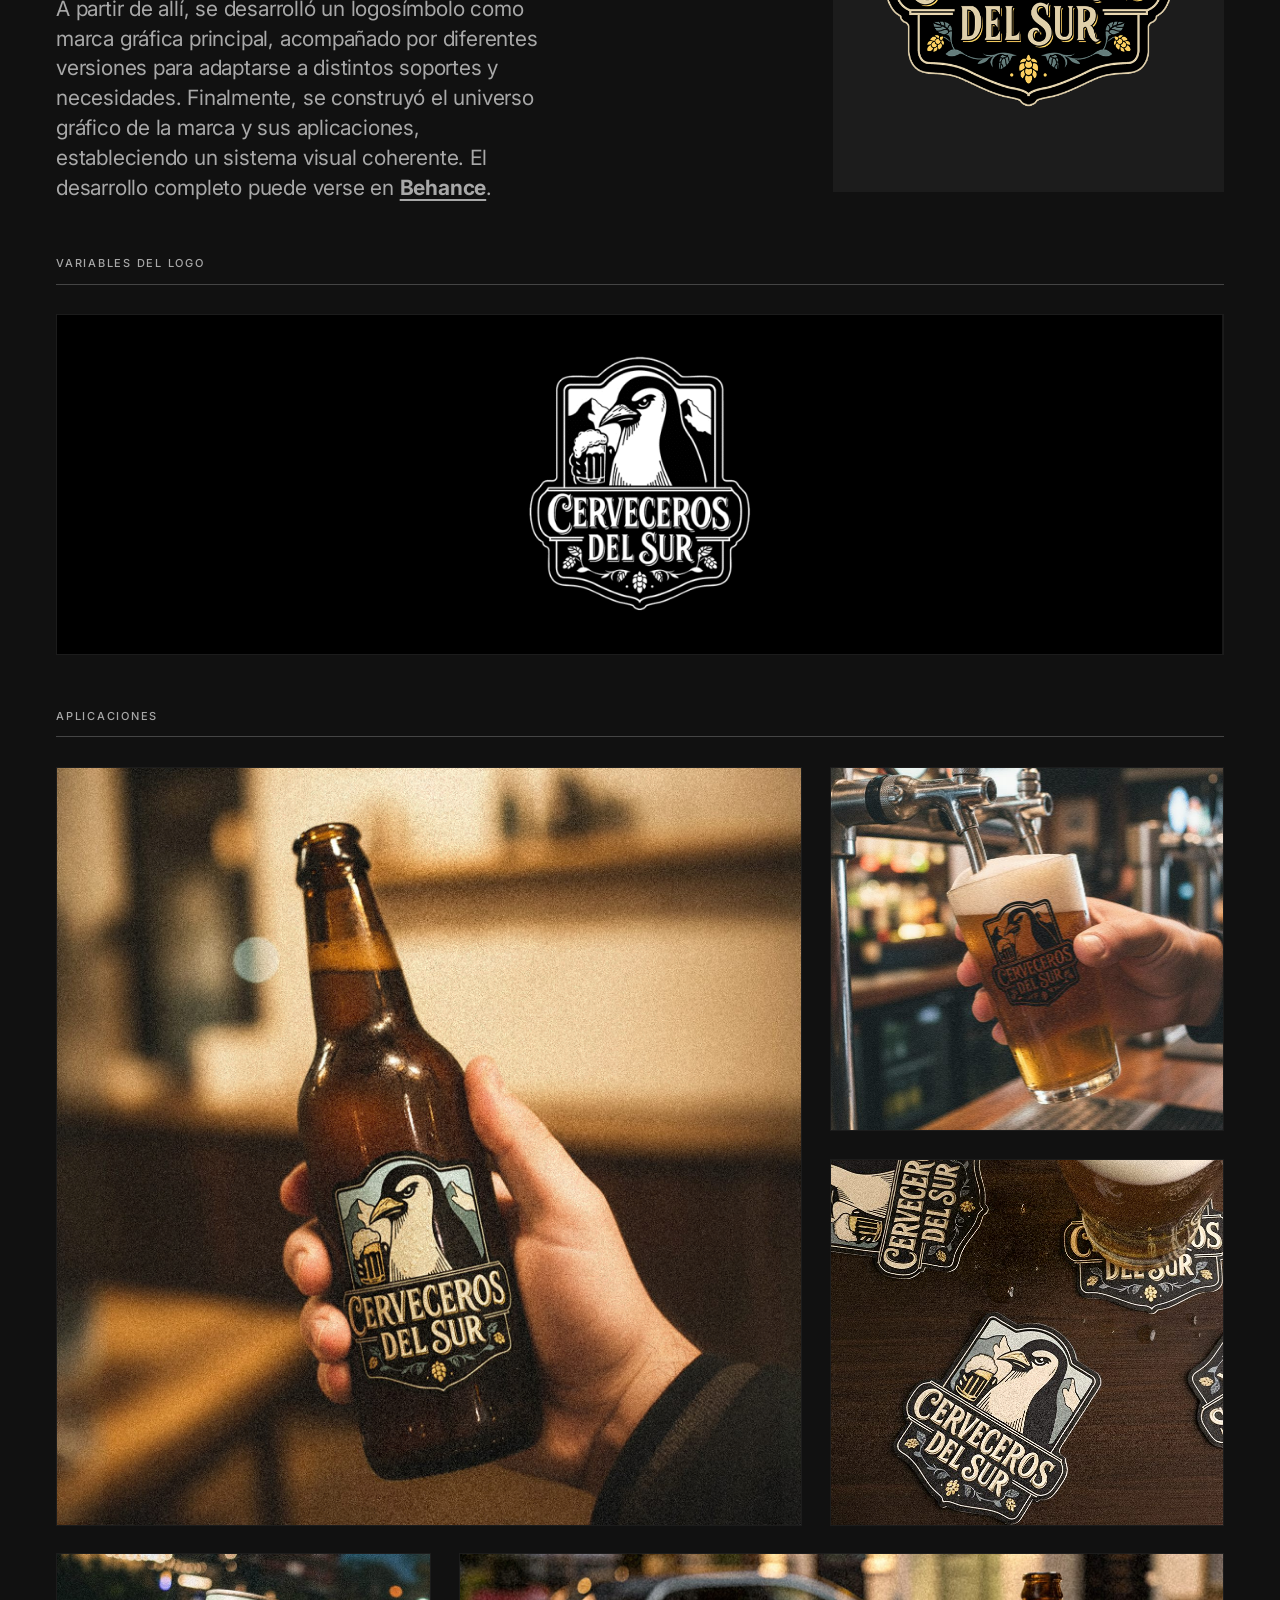
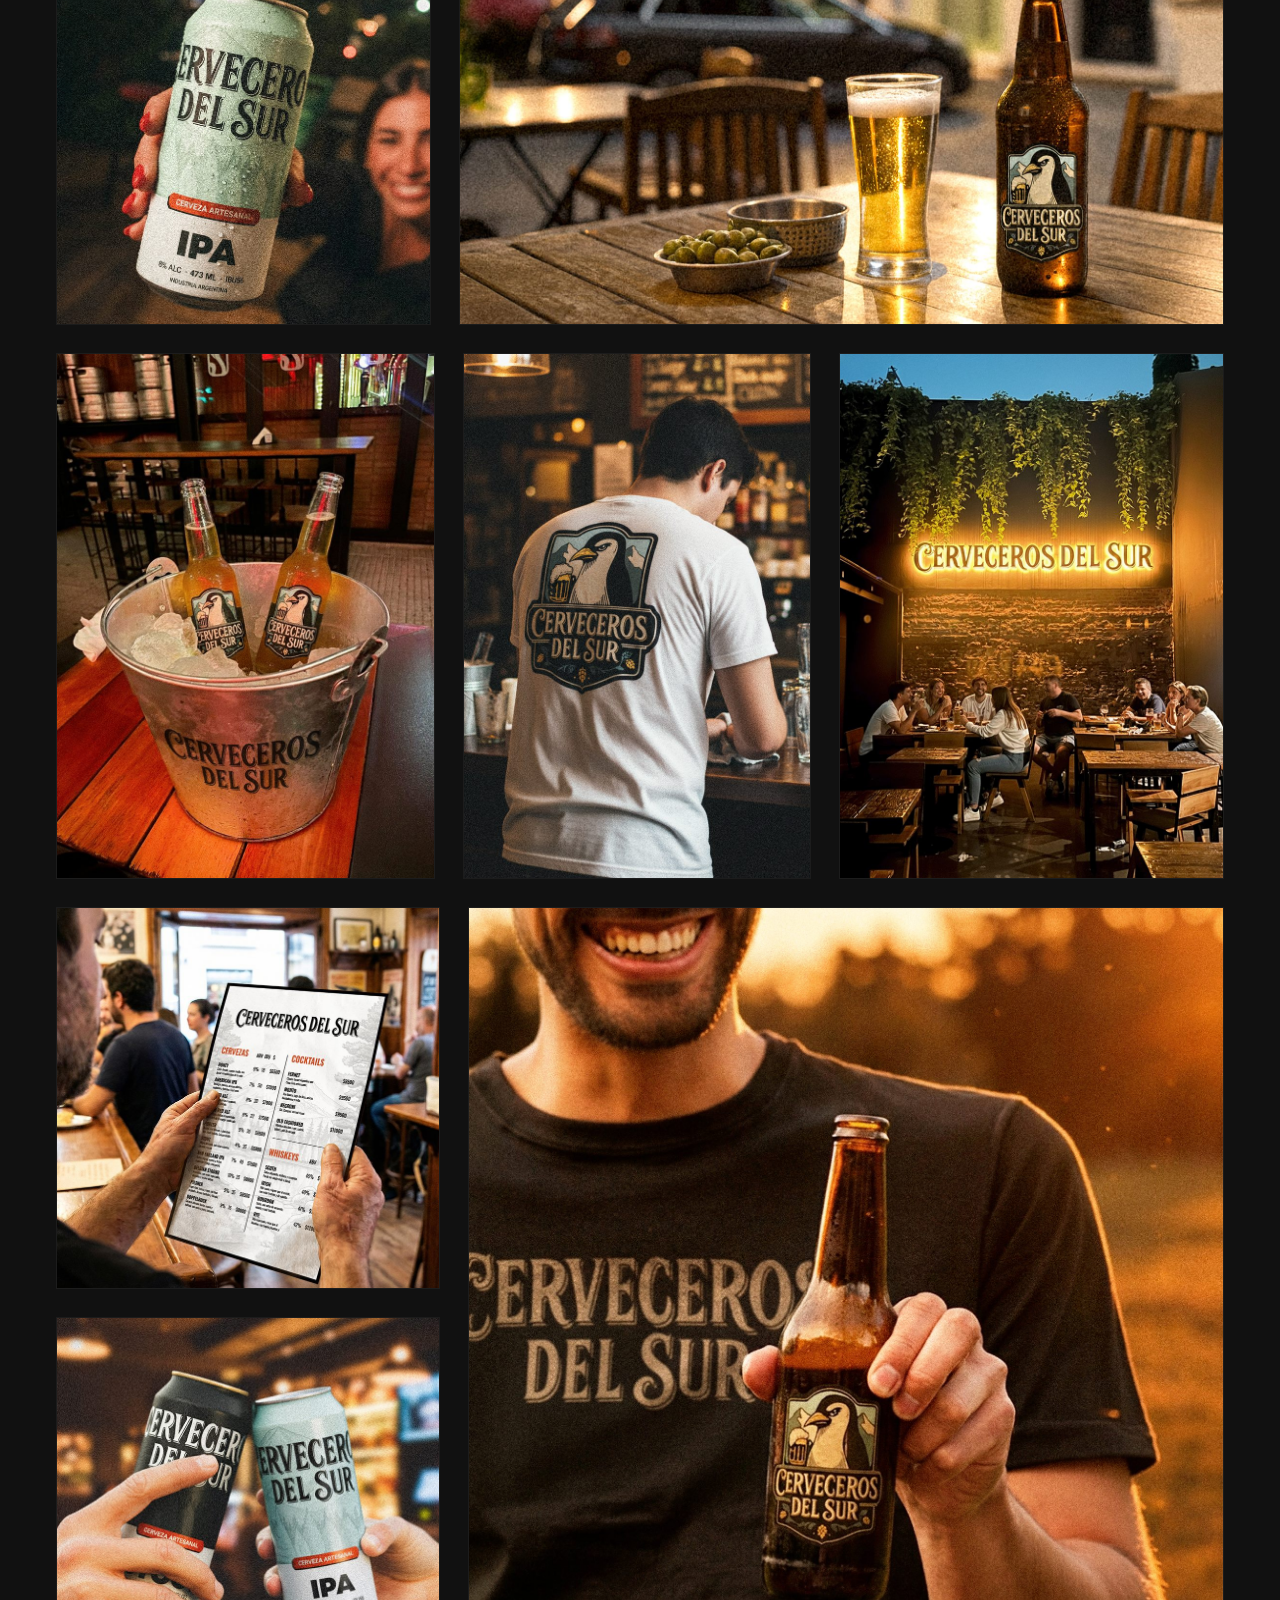
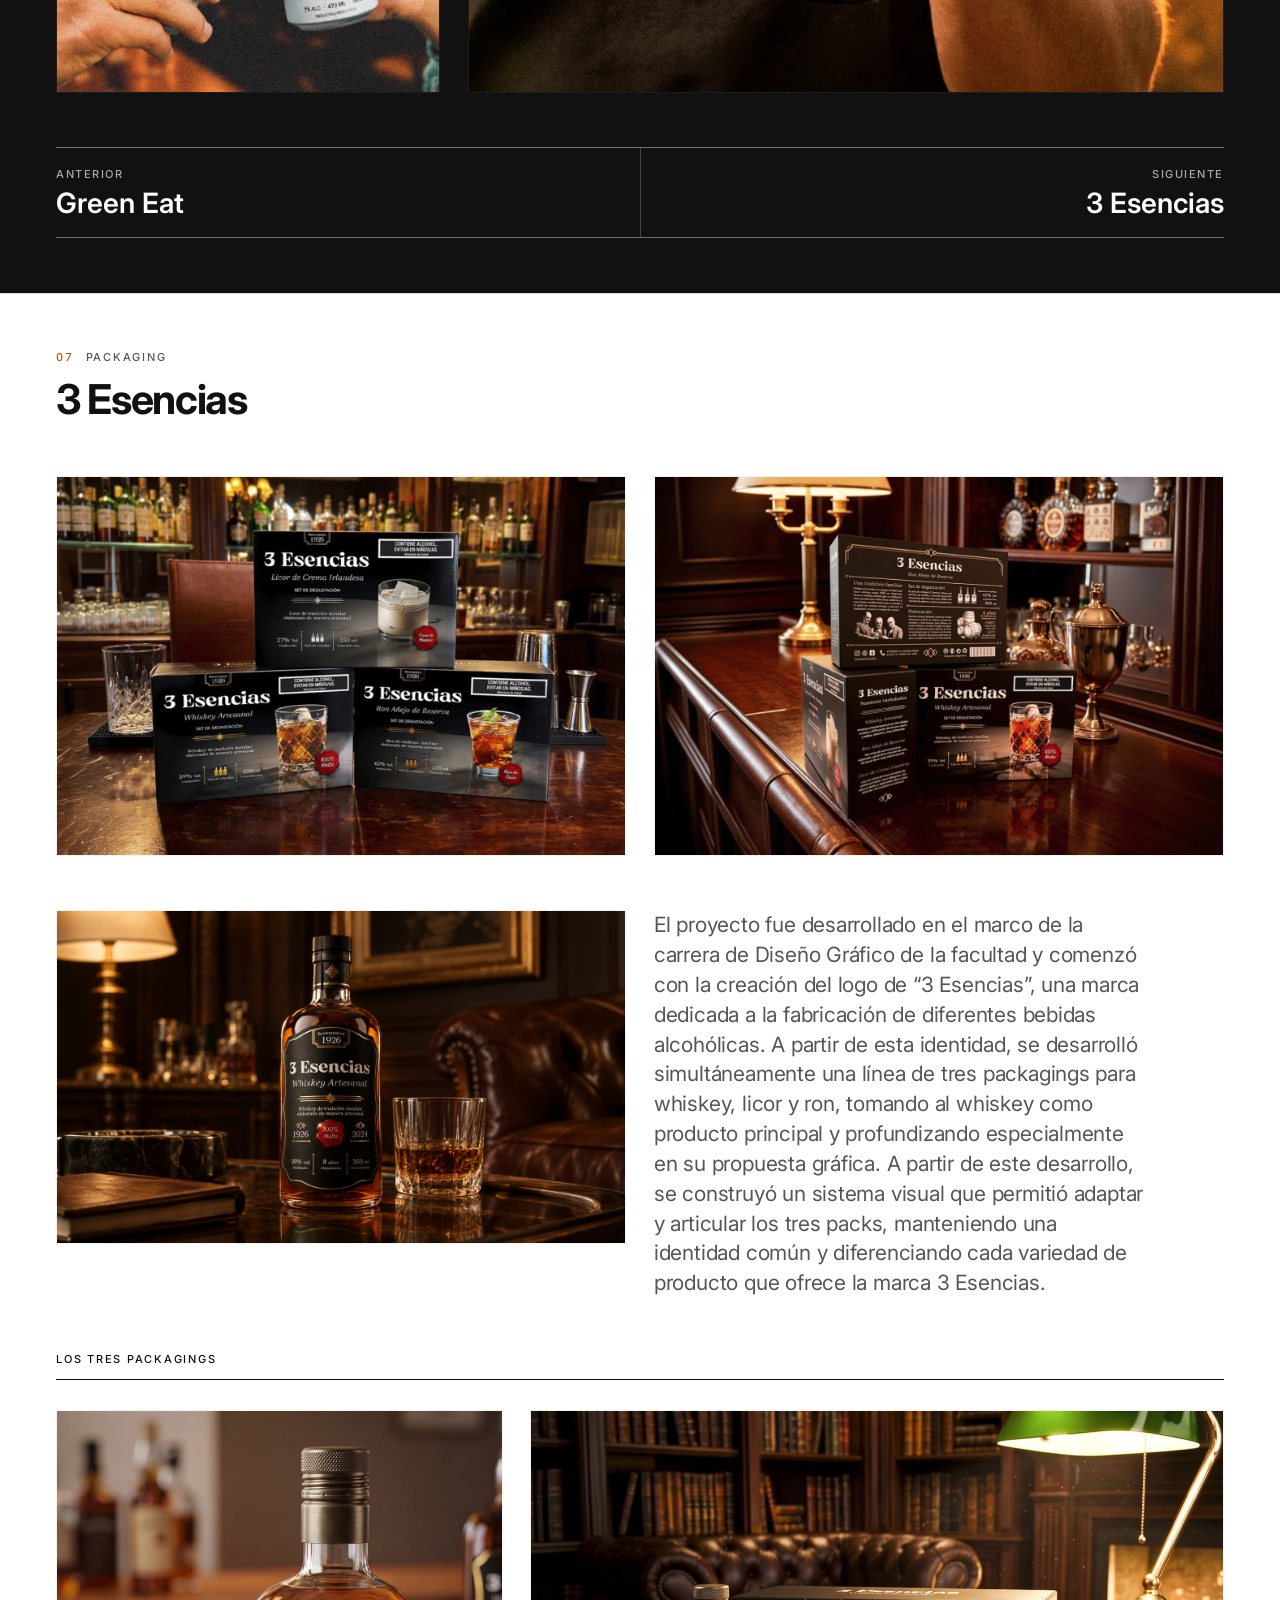
==== commit d6daf8f1: "arreglo del hero 14-9 hero" ====
--- a/index.html
+++ b/index.html
@@ -43,7 +43,7 @@
 <link href="https://fonts.googleapis.com/css2?family=Inter:wght@400;500;600;700;800&display=swap" rel="stylesheet">
 <!-- El ?v= fuerza al navegador a bajar el CSS nuevo en vez de servir el
      cacheado. Subilo a v=4, v=5... cada vez que cambies estilos. -->
-<link rel="stylesheet" href="css/styles.css?v=95">
+<link rel="stylesheet" href="css/styles.css?v=96">
 </head>
 <body>
 
@@ -1988,6 +1988,6 @@
 
 </main>
 
-<script src="javascript/main.js?v=95"></script>
+<script src="javascript/main.js?v=96"></script>
 </body>
 </html>
--- a/css/styles.css
+++ b/css/styles.css
@@ -1656,10 +1656,15 @@
    sin serlo. Meter la o en un span desactiva el par de kerning "Po" de
    Inter, que valía −0,0086 em (1,85 px a este cuerpo). La diferencia
    entre los dos márgenes es exactamente ese kern devuelto a mano: sin
-   él la o se iría a la derecha y la palabra quedaría más ancha. */
+   él la o se iría a la derecha y la palabra quedaría más ancha.
+
+   Retoque del autor (14 de septiembre): la o se veía pegada a la r y se
+   corrió 0,012 em más a la izquierda —2,6 px a 1366x630— devolviendo lo
+   mismo por derecha. Medido fila por fila sobre la tinta, a ese tamaño:
+   antes P-o 9 px y o-r 2 px; ahora P-o 6 px y o-r 4 px. */
 .hero__o {
-  margin-left: -0.0161em;   /* 0,0075 de corrimiento + 0,0086 de kern */
-  margin-right: 0.0075em;
+  margin-left: -0.0281em;   /* 0,0195 de corrimiento + 0,0086 de kern */
+  margin-right: 0.0195em;
 }
 
 .hero__r {
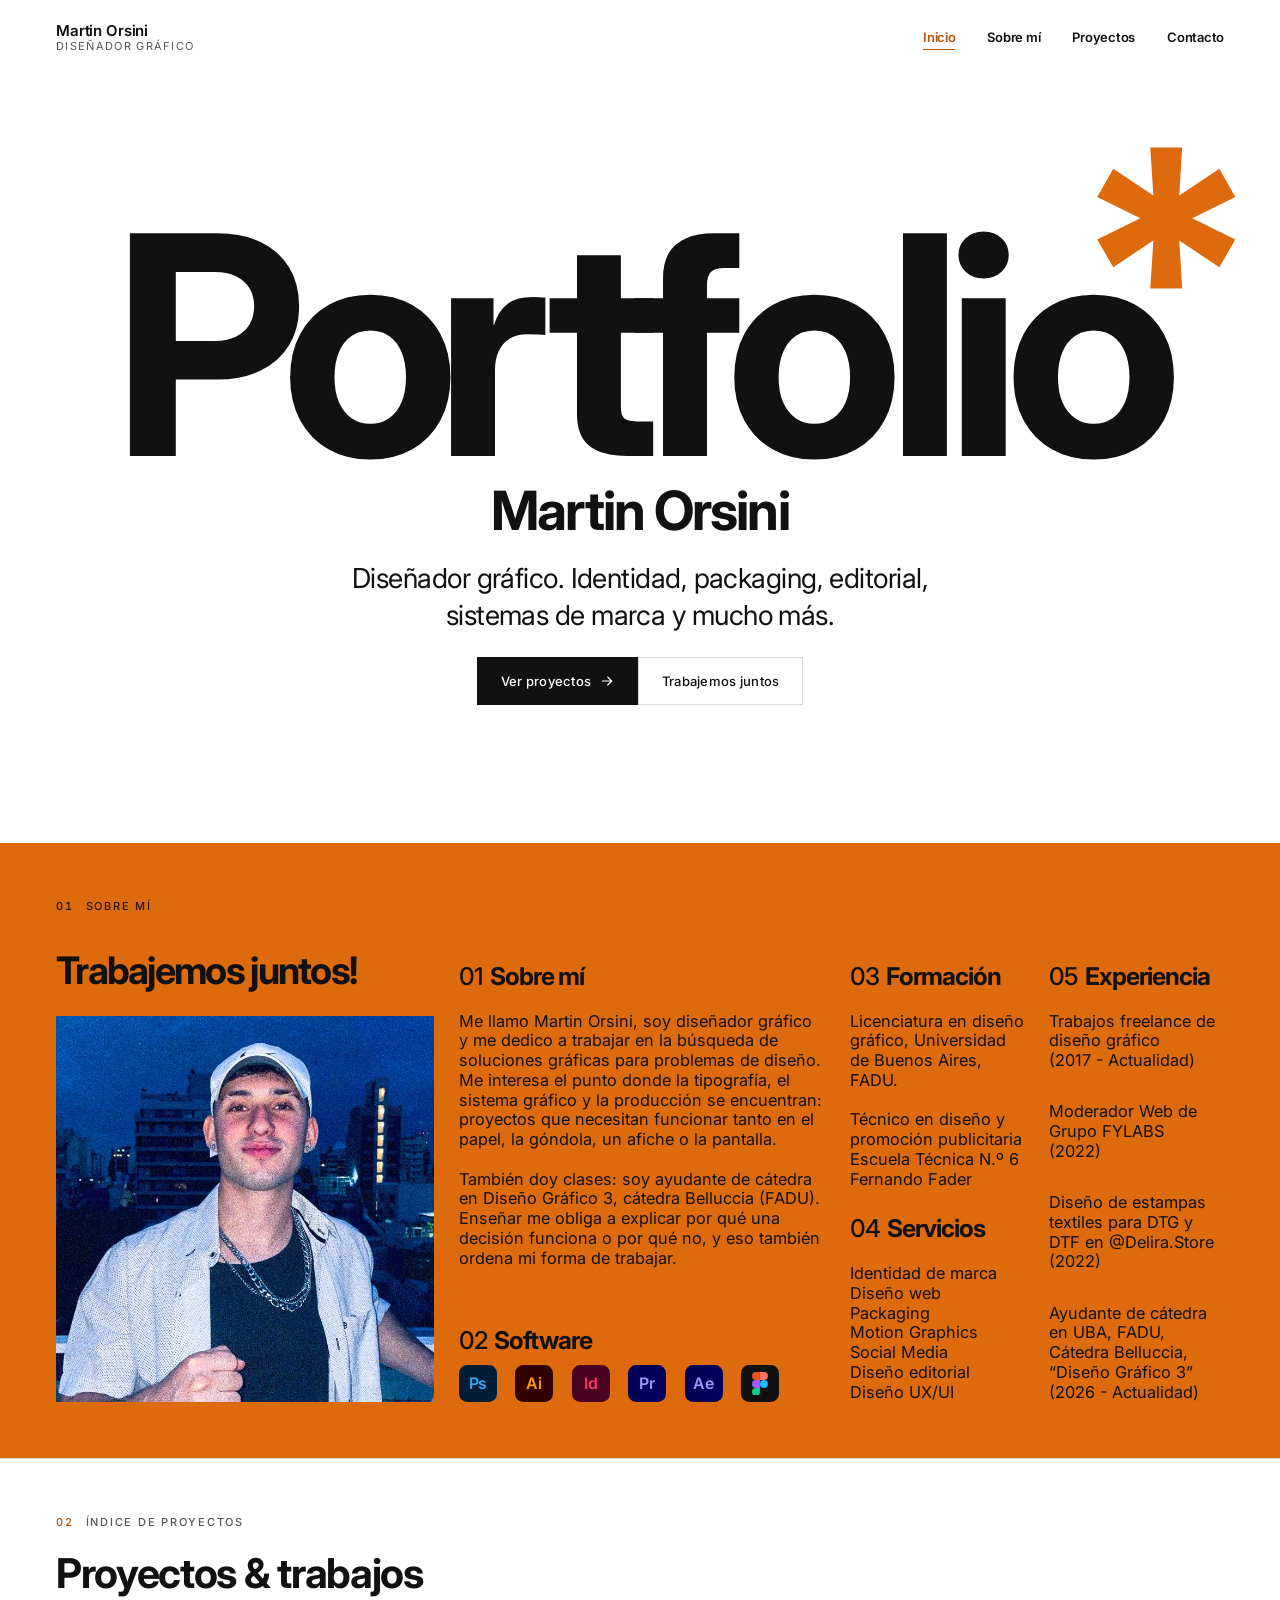
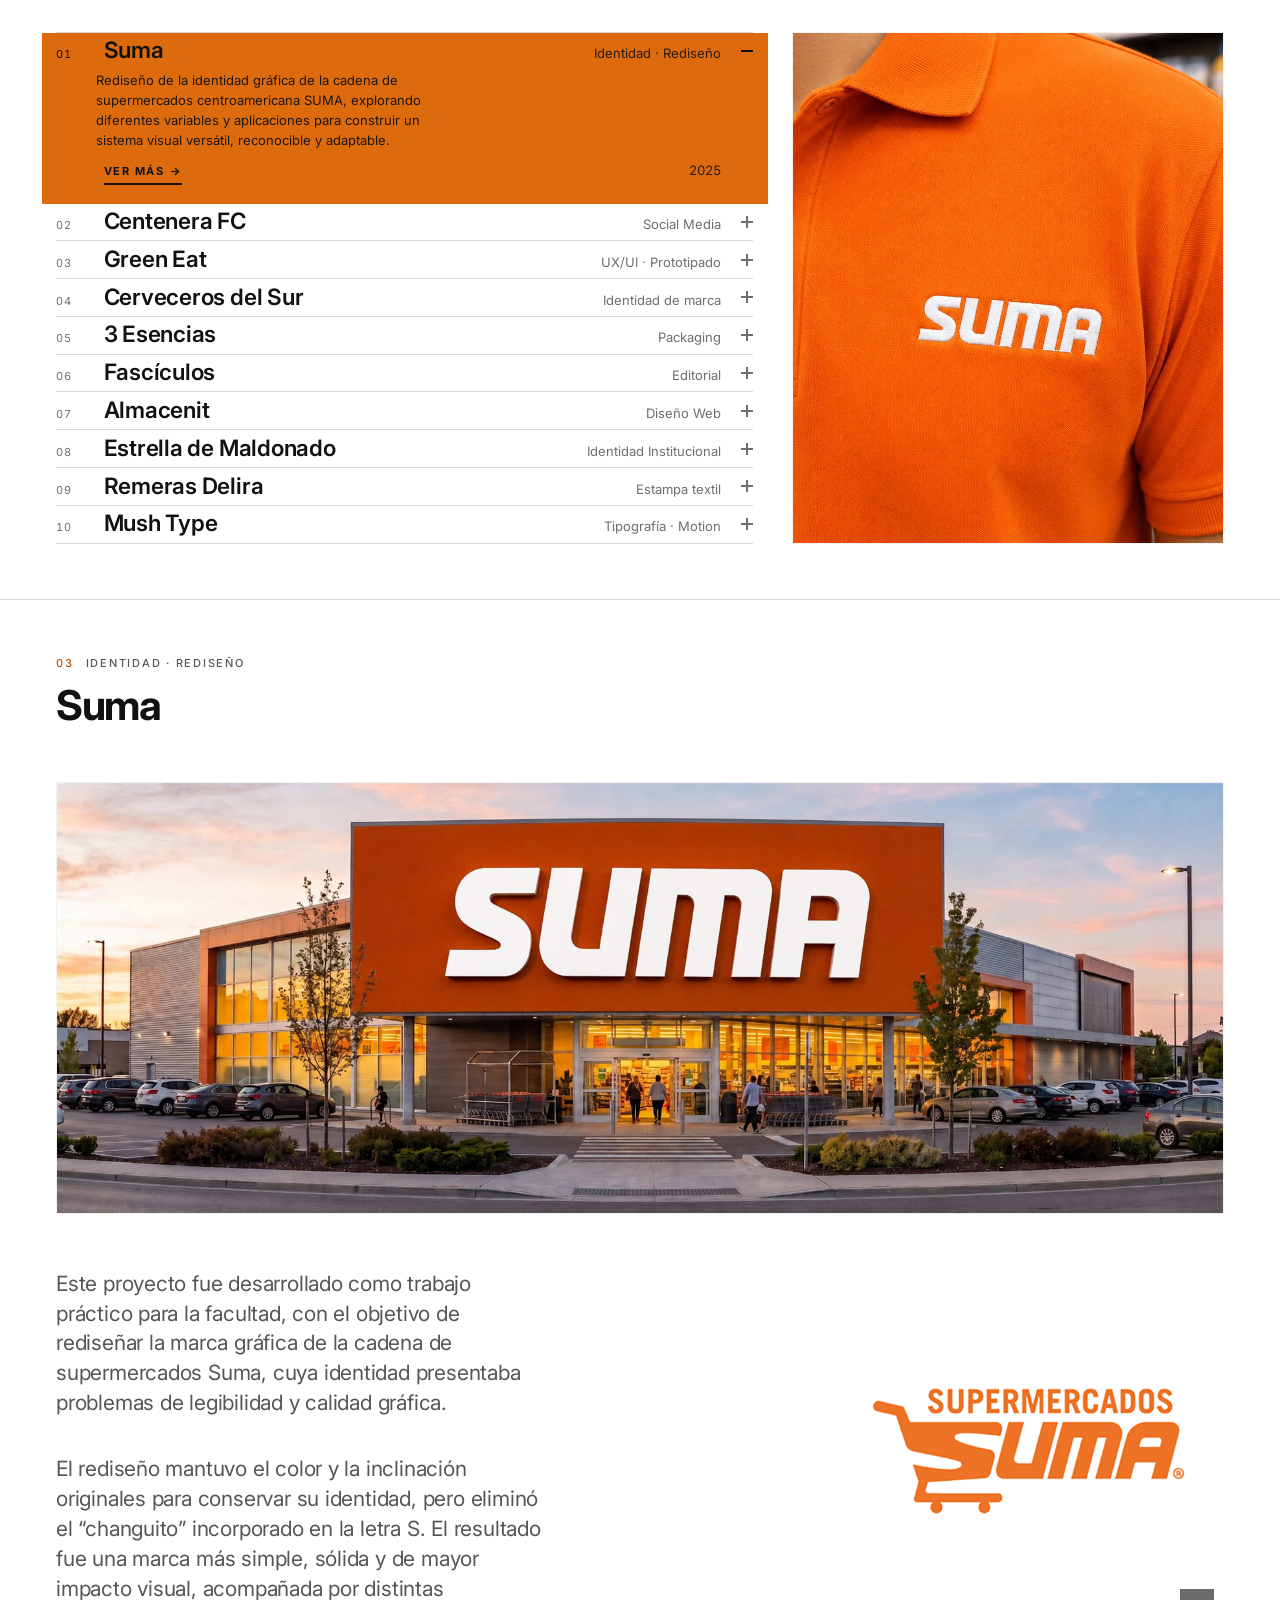
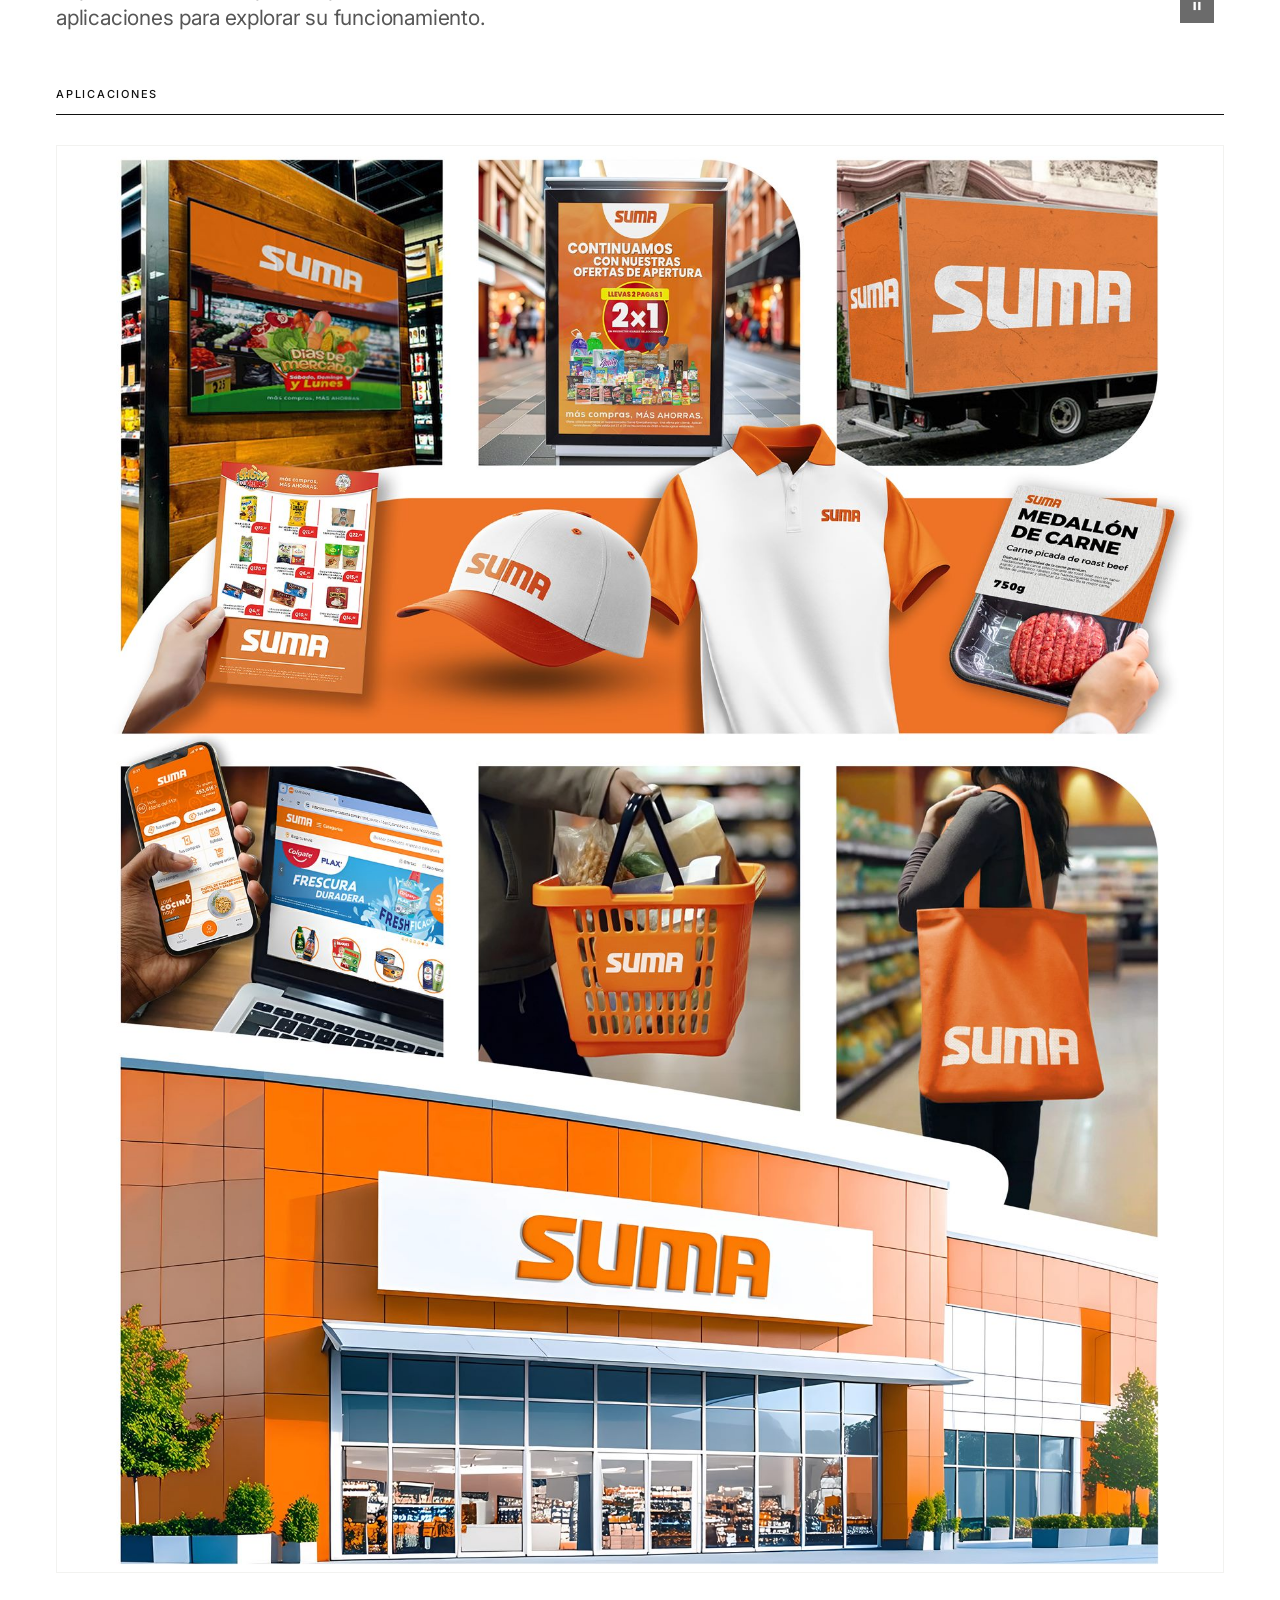
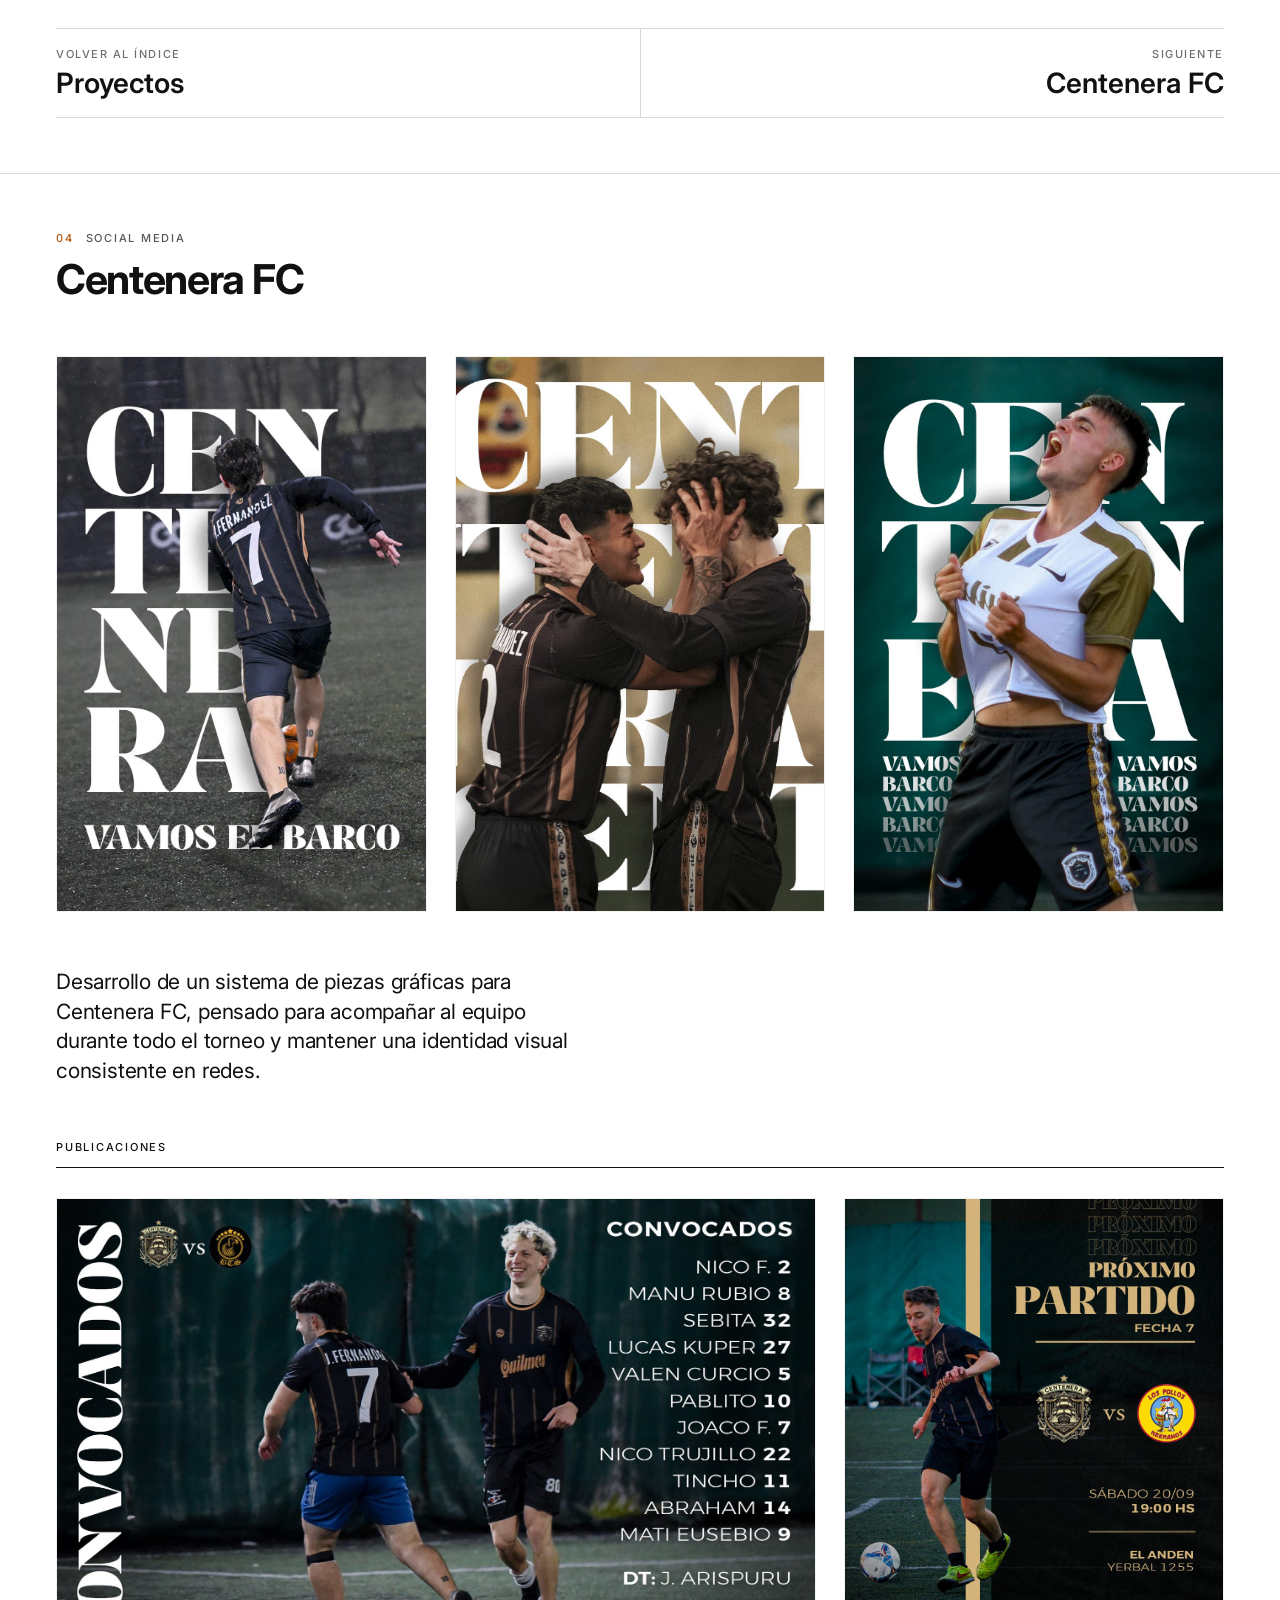
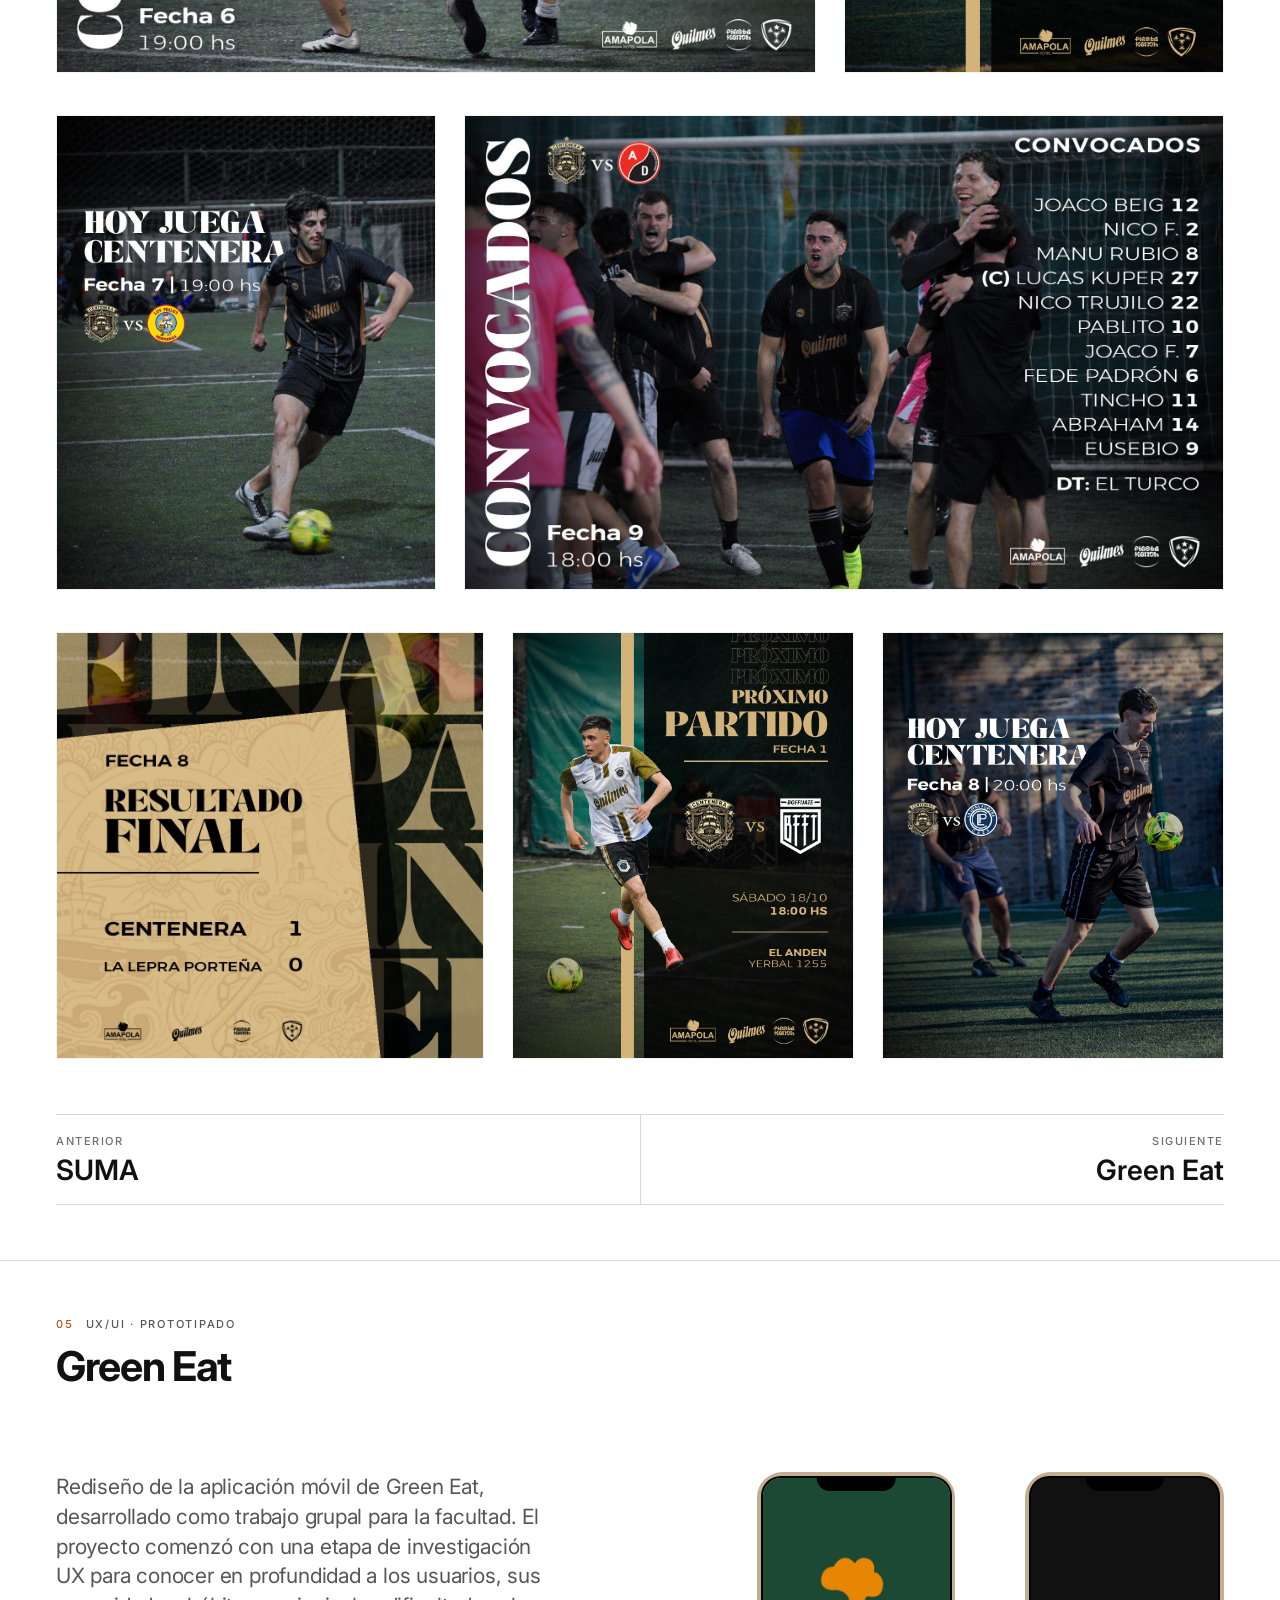
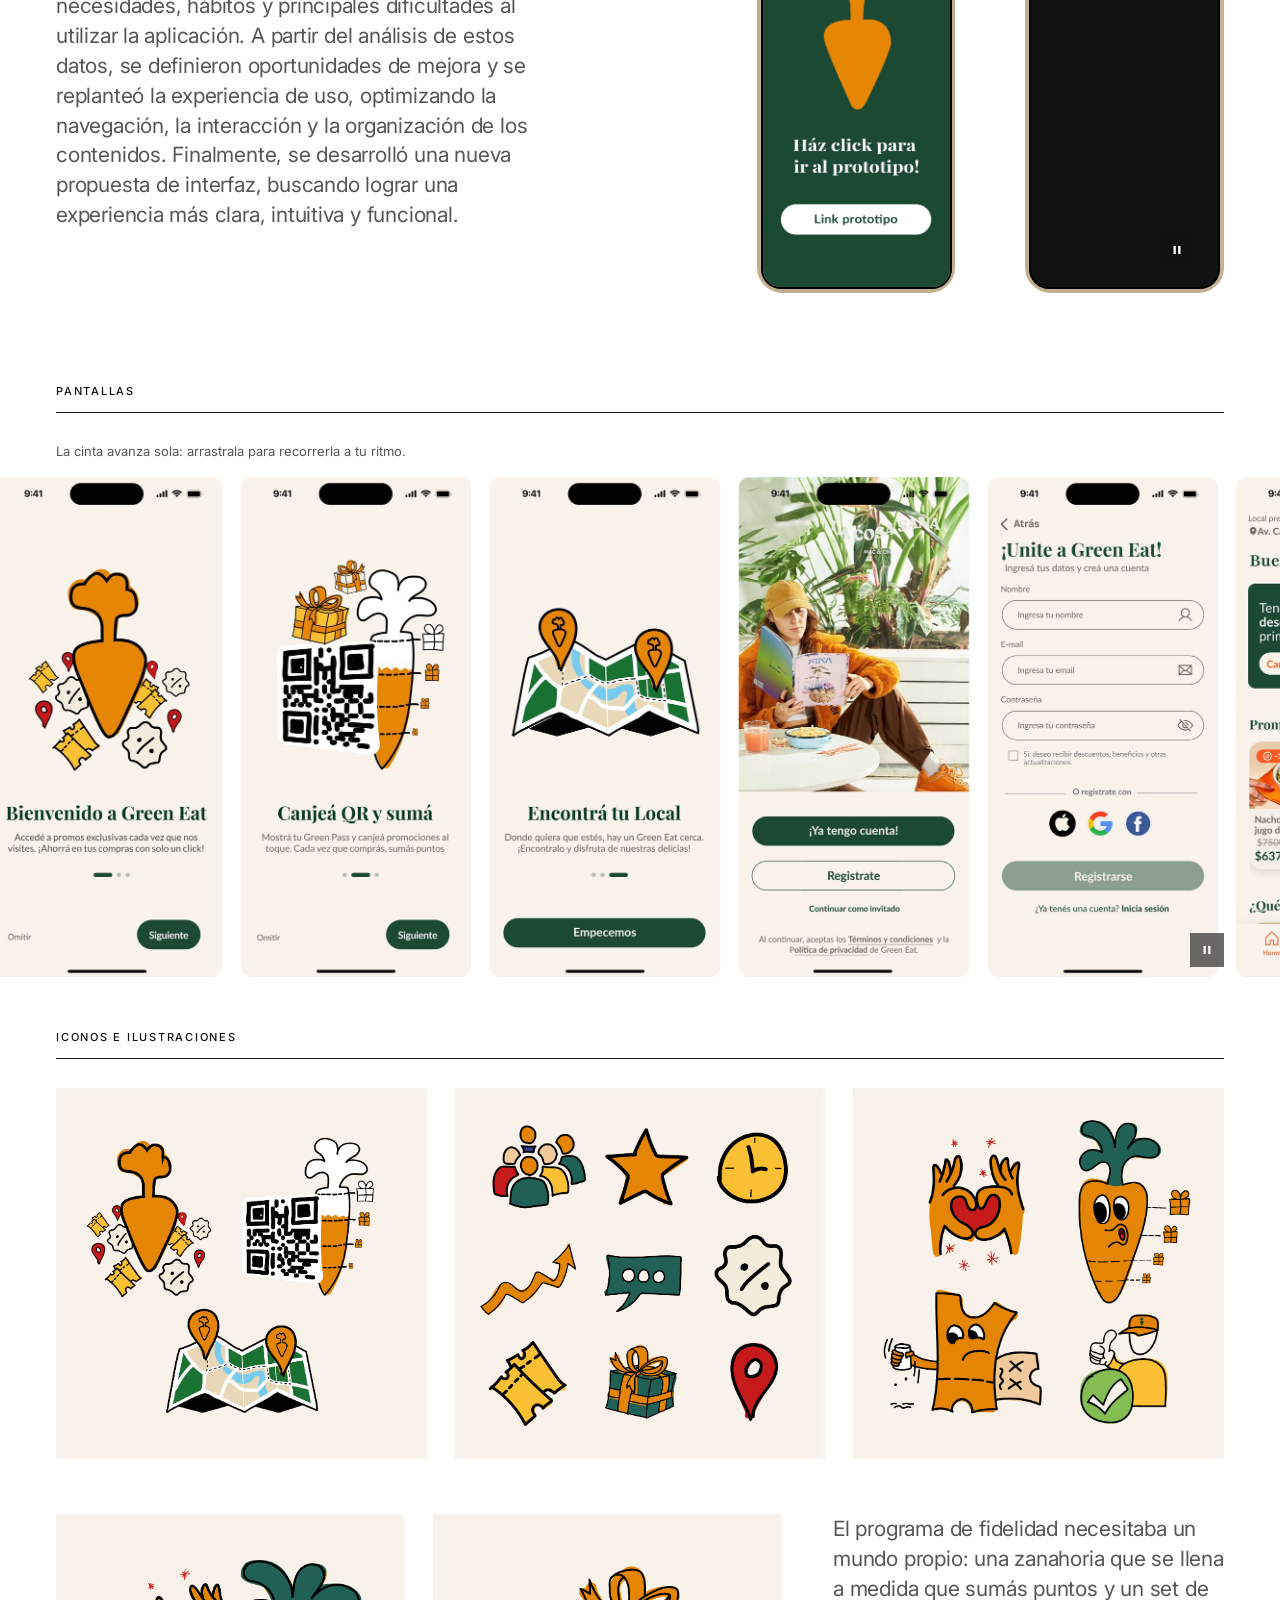
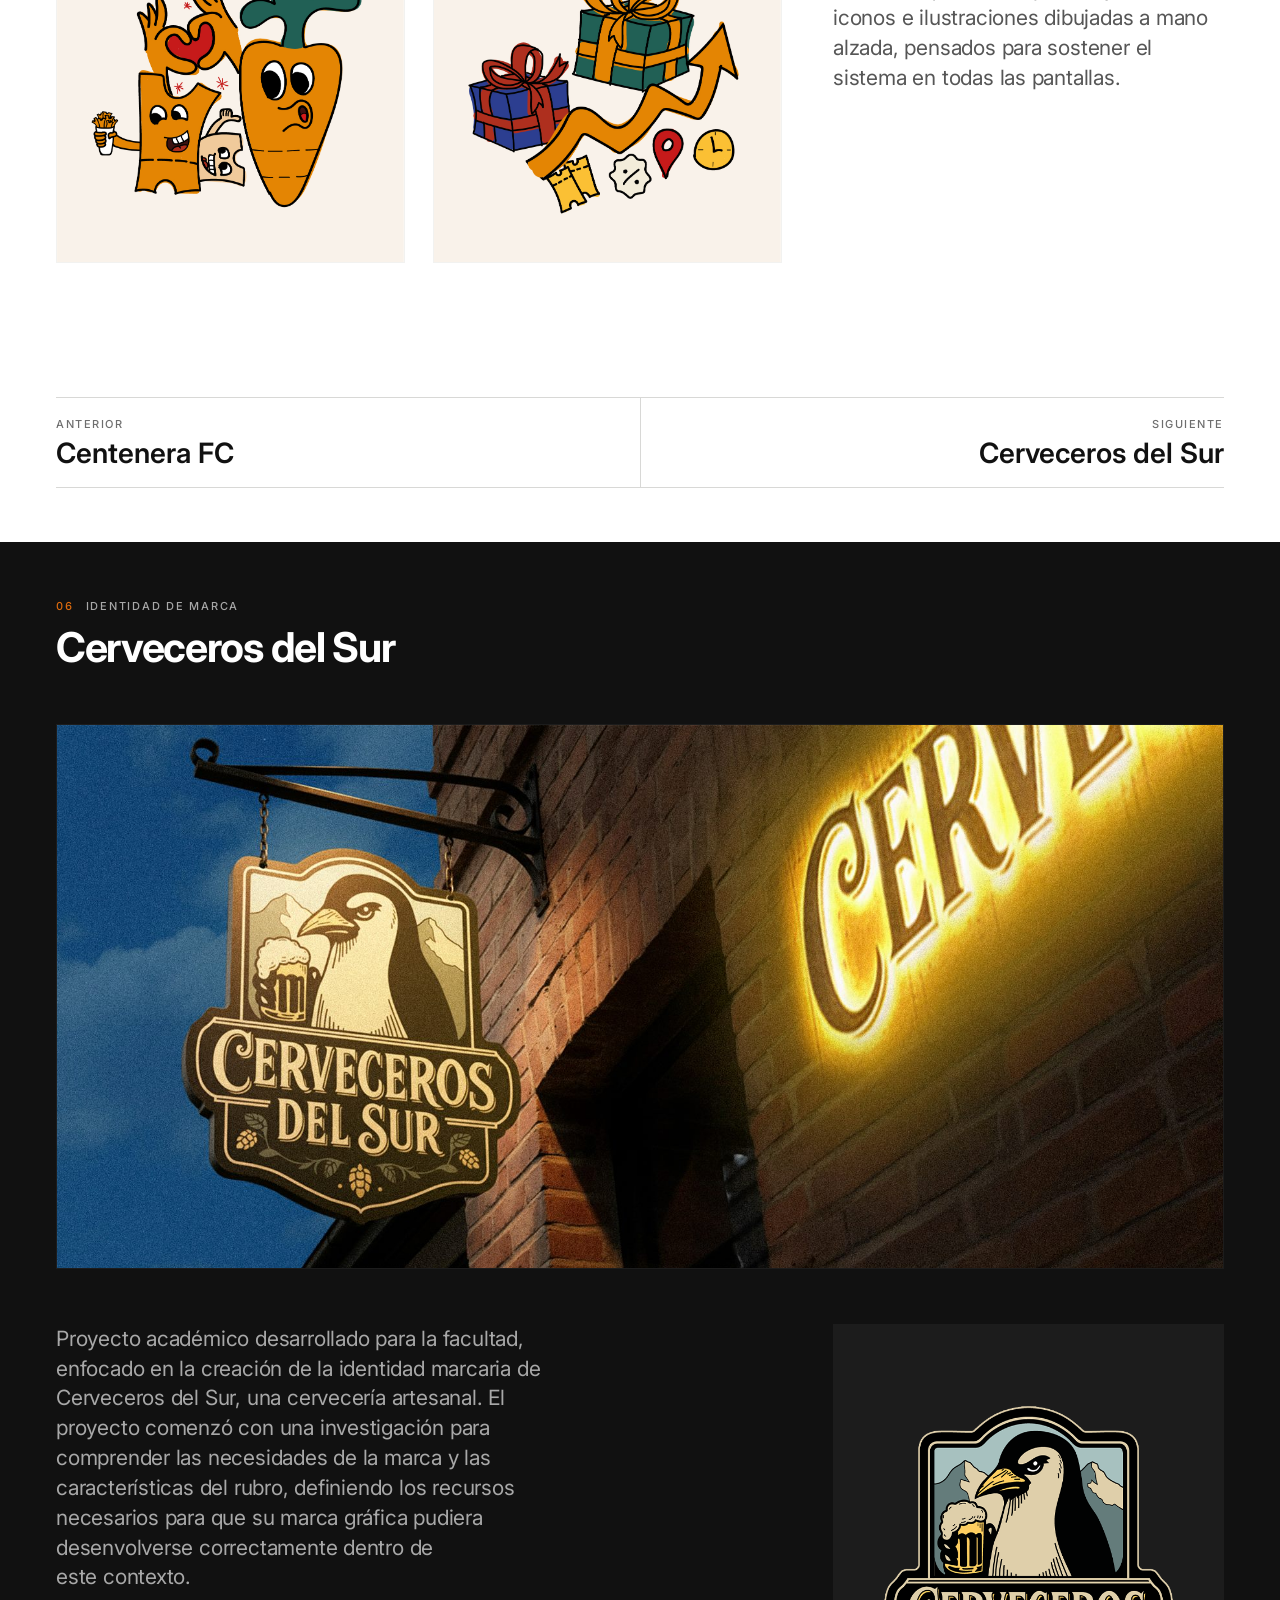
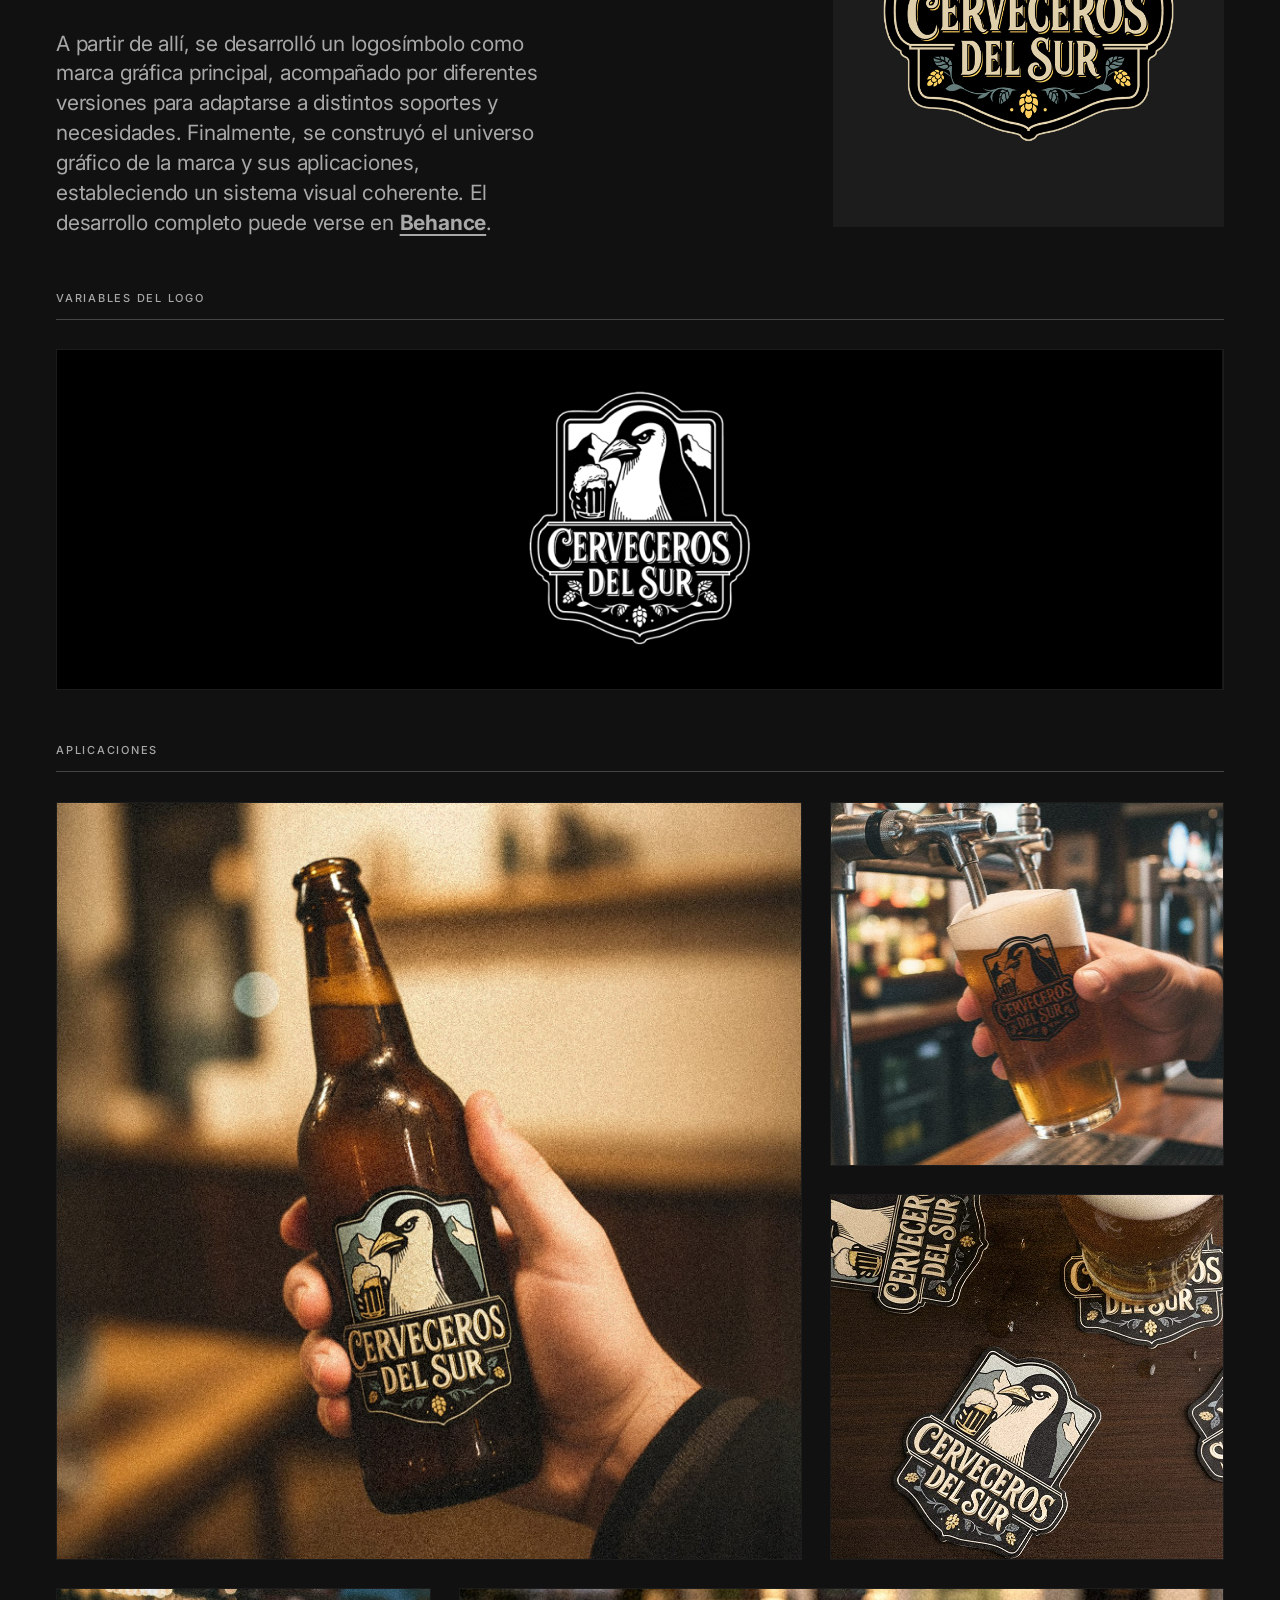
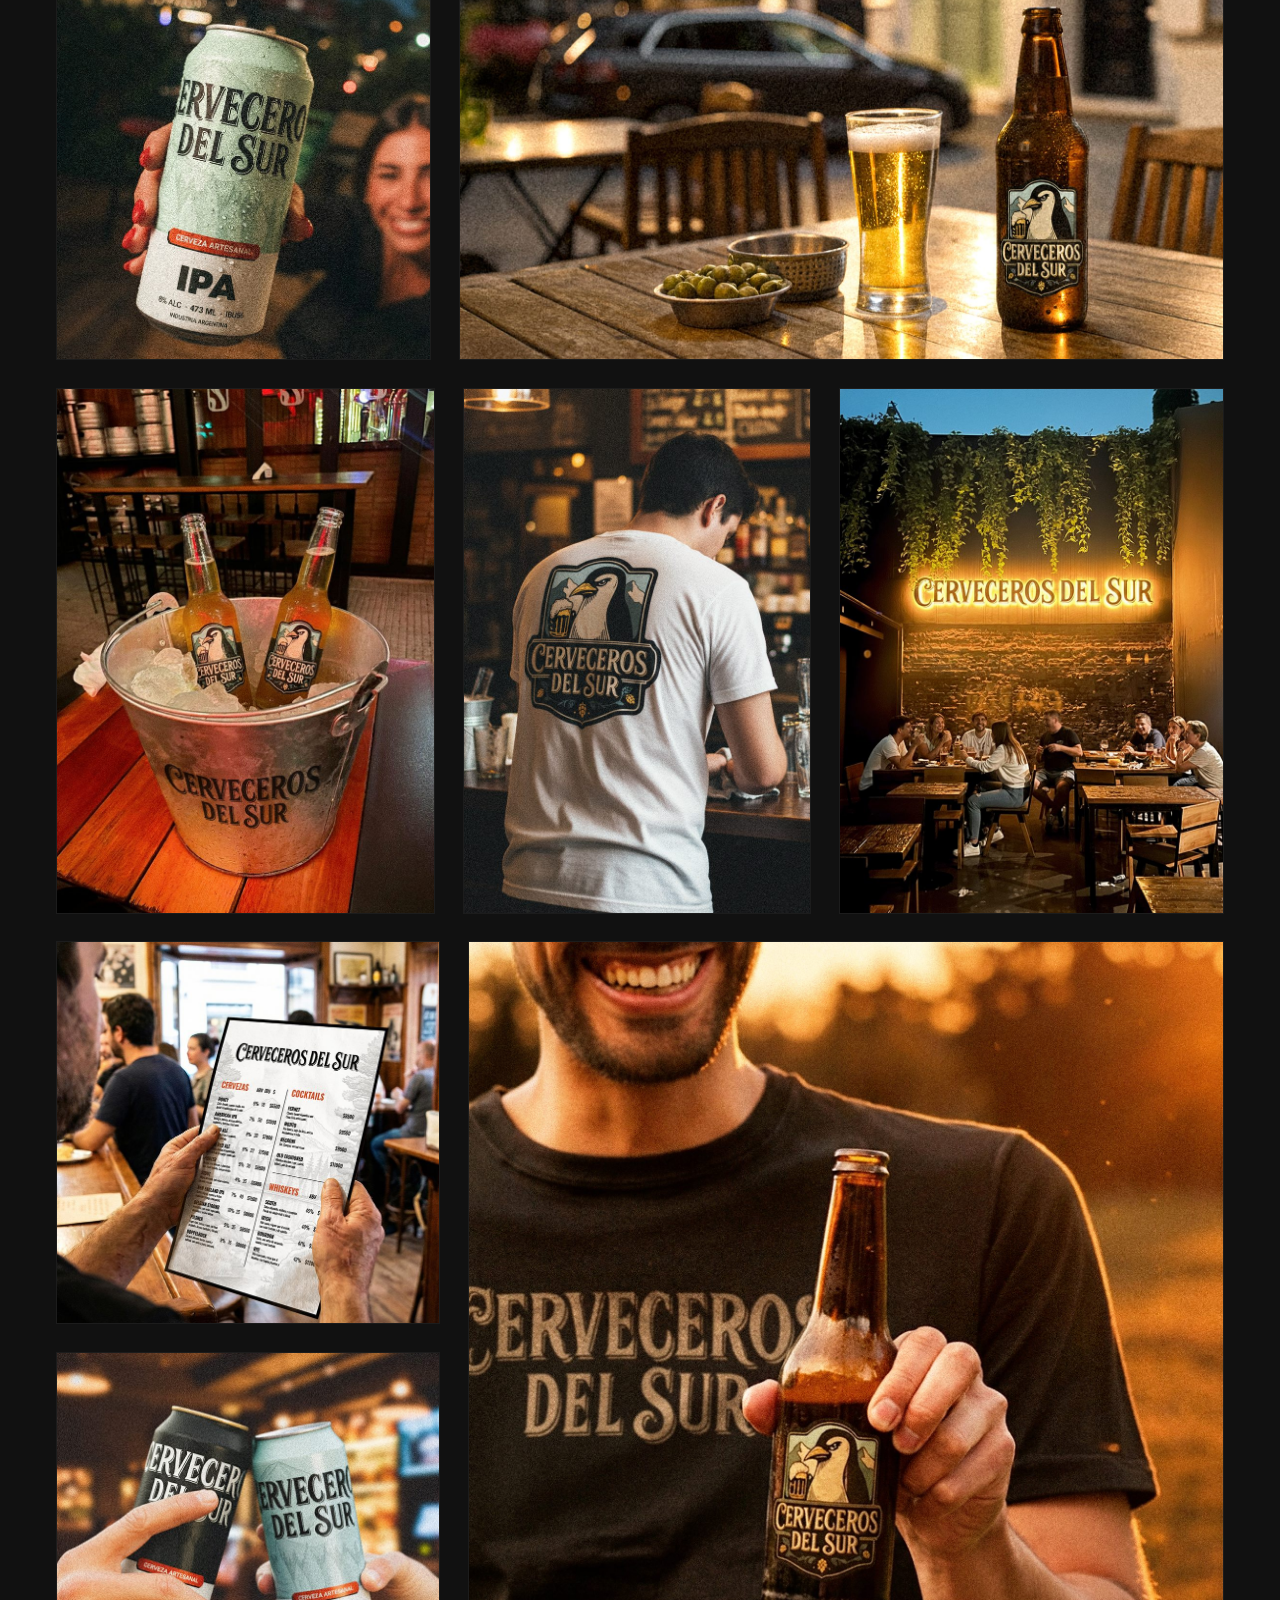
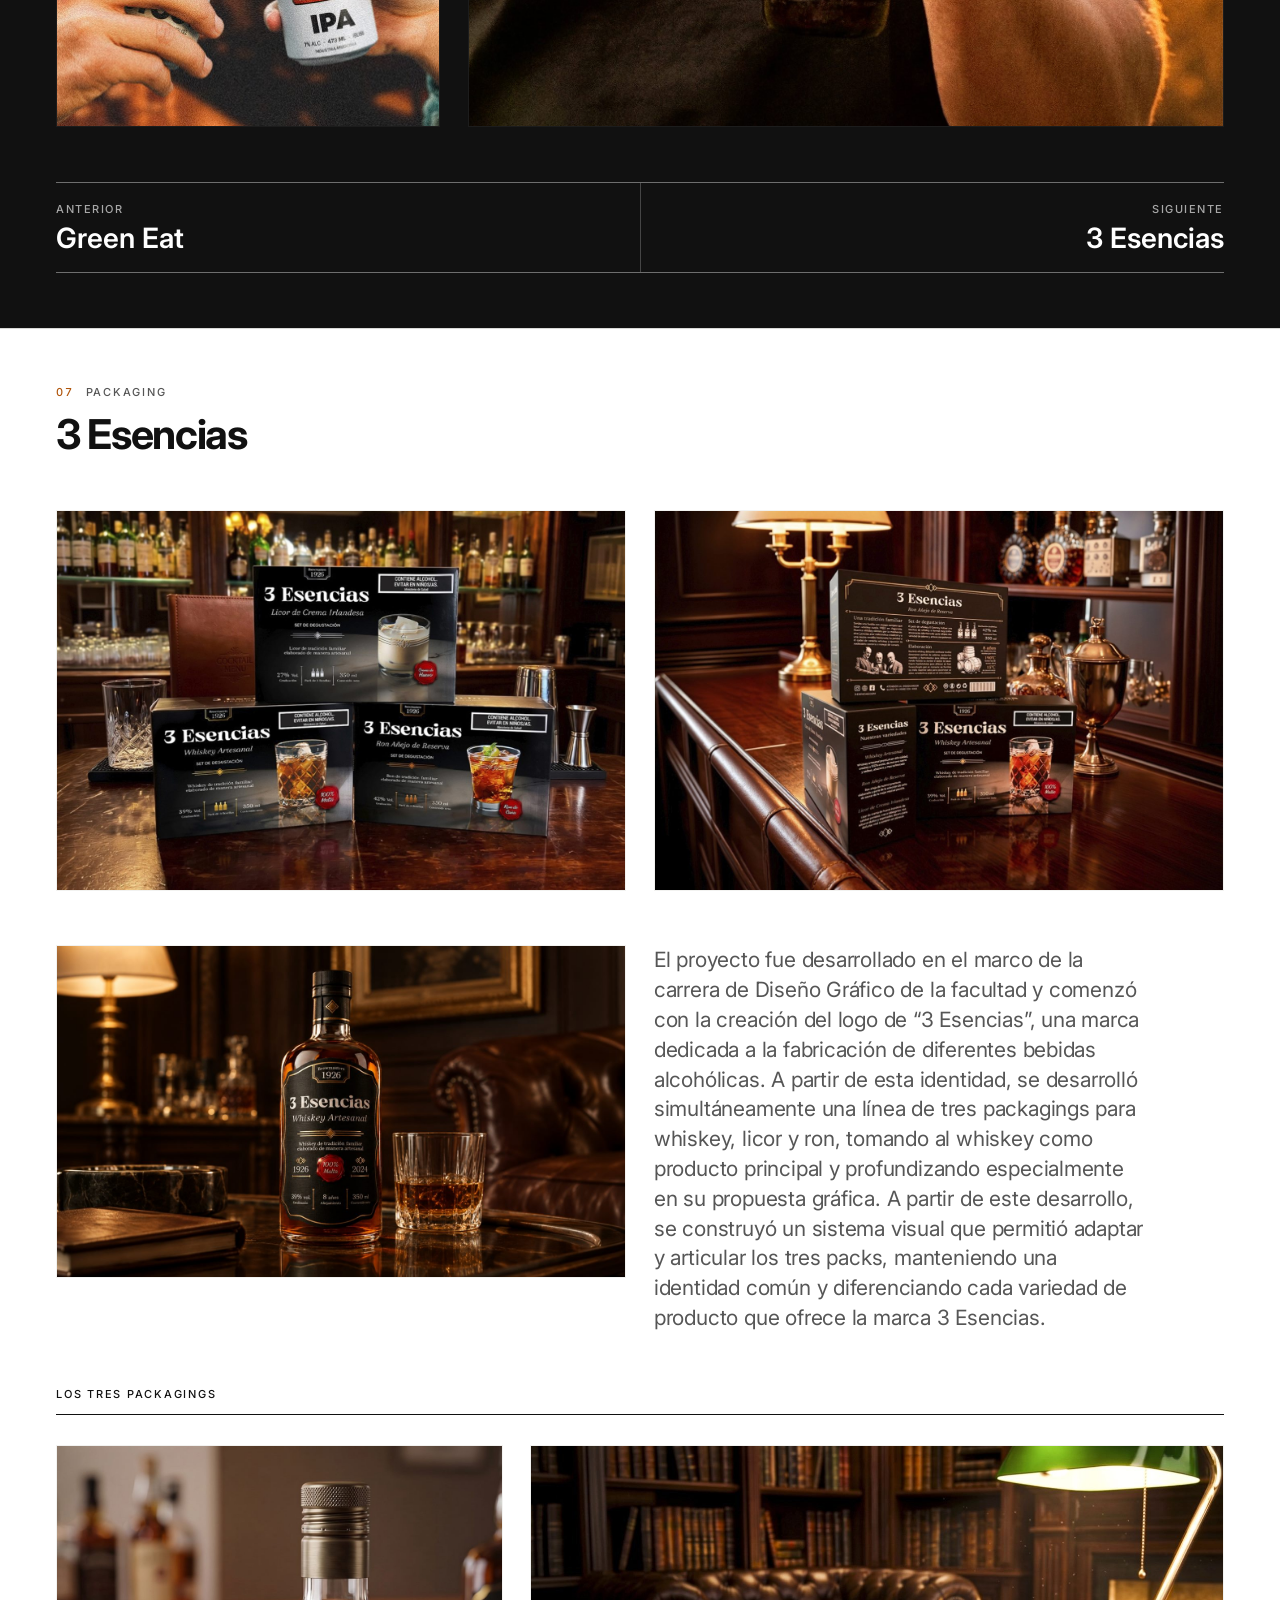
==== commit 2417ab0e: "arreglos finales 14-9 arreglos finales de la web" ====
--- a/index.html
+++ b/index.html
@@ -5,7 +5,24 @@
 <meta name="viewport" content="width=device-width, initial-scale=1.0">
 <title>Martin Orsini — Diseñador Gráfico</title>
 <meta name="description" content="Portfolio de Martin Orsini, diseñador gráfico. Identidad visual, packaging, editorial, redes y diseño digital.">
-<meta name="theme-color" content="#F3F0EA">
+<meta name="theme-color" content="#FFFFFF">
+
+<!-- Vista previa al compartir el enlace (WhatsApp, LinkedIn, X...). La
+     imagen va con la dirección completa porque las redes no resuelven
+     rutas relativas. Sale de PORTFOLIO WEB/compartir.psd, a 1200x630, con
+     .herramientas/psd-a-jpg.ps1. -->
+<link rel="canonical" href="https://martinadrielorsini.github.io/Portfolio-Martin-Orsini/">
+<meta property="og:type" content="website">
+<meta property="og:locale" content="es_AR">
+<meta property="og:site_name" content="Martin Orsini">
+<meta property="og:title" content="Martin Orsini — Diseñador Gráfico">
+<meta property="og:description" content="Portfolio de Martin Orsini, diseñador gráfico. Identidad visual, packaging, editorial, redes y diseño digital.">
+<meta property="og:url" content="https://martinadrielorsini.github.io/Portfolio-Martin-Orsini/">
+<meta property="og:image" content="https://martinadrielorsini.github.io/Portfolio-Martin-Orsini/assets/compartir.jpg">
+<meta property="og:image:width" content="1200">
+<meta property="og:image:height" content="630">
+<meta property="og:image:alt" content="Portfolio de Martin Orsini, diseñador gráfico: identidad, packaging, editorial, sistemas de marca y mucho más.">
+<meta name="twitter:card" content="summary_large_image">
 
 <!-- ============================================================
      CONFIGURACIÓN RÁPIDA — qué editar primero
@@ -43,7 +60,7 @@
 <link href="https://fonts.googleapis.com/css2?family=Inter:wght@400;500;600;700;800&display=swap" rel="stylesheet">
 <!-- El ?v= fuerza al navegador a bajar el CSS nuevo en vez de servir el
      cacheado. Subilo a v=4, v=5... cada vez que cambies estilos. -->
-<link rel="stylesheet" href="css/styles.css?v=96">
+<link rel="stylesheet" href="css/styles.css?v=97">
 </head>
 <body>
 
@@ -59,7 +76,9 @@
 </div>
 <noscript><style>.loader { display: none !important; }</style></noscript>
 
-<a class="skip-link" href="#hero">Saltar al contenido</a>
+<!-- Solo aparece al apretar Tab. Lleva al índice: el hero ya está justo
+     debajo del menú, así que saltar hasta ahí no ahorraba nada. -->
+<a class="skip-link" href="#projects">Saltar a los proyectos</a>
 
 <!-- ============================================================
      HEADER / NAVEGACIÓN
@@ -596,7 +615,7 @@
 
 
   <div class="container">
-    <nav class="project-nav" aria-label="Navegación entre proyectos">
+    <nav class="project-nav" aria-label="Navegación desde Suma">
       <a class="project-nav__link project-nav__link--prev" href="#projects">
         <span class="project-nav__dir">Volver al índice</span>
         <span class="project-nav__name">Proyectos</span>
@@ -661,7 +680,7 @@
   </div>
 
   <div class="container">
-    <nav class="project-nav" aria-label="Navegación entre proyectos">
+    <nav class="project-nav" aria-label="Navegación desde Centenera FC">
       <a class="project-nav__link project-nav__link--prev" href="#p-suma">
         <span class="project-nav__dir">Anterior</span>
         <span class="project-nav__name">SUMA</span>
@@ -736,6 +755,7 @@
        JavaScript queda una tira que se arrastra a mano. -->
   <div class="container">
     <h3 class="block-title block-title--section reveal">Pantallas</h3>
+    <p class="ayuda ayuda--arriba reveal"><span class="ayuda__fino">La cinta avanza sola: arrastrala para recorrerla a tu ritmo.</span><span class="ayuda__tactil">La cinta avanza sola: deslizala con el dedo para recorrerla a tu ritmo.</span></p>
   </div>
   <div class="carousel reveal" data-carousel role="group"
        aria-label="Recorrido por las pantallas de la aplicacion Green Eat">
@@ -812,7 +832,7 @@
 
 
   <div class="container">
-    <nav class="project-nav" aria-label="Navegación entre proyectos">
+    <nav class="project-nav" aria-label="Navegación desde Green Eat">
       <a class="project-nav__link project-nav__link--prev" href="#p-centenera">
         <span class="project-nav__dir">Anterior</span>
         <span class="project-nav__name">Centenera FC</span>
@@ -970,7 +990,7 @@
 
 
   <div class="container">
-    <nav class="project-nav" aria-label="Navegación entre proyectos">
+    <nav class="project-nav" aria-label="Navegación desde Cerveceros del Sur">
       <a class="project-nav__link project-nav__link--prev" href="#p-green-eat">
         <span class="project-nav__dir">Anterior</span>
         <span class="project-nav__name">Green Eat</span>
@@ -1071,7 +1091,7 @@
 
 
   <div class="container">
-    <nav class="project-nav" aria-label="Navegación entre proyectos">
+    <nav class="project-nav" aria-label="Navegación desde 3 Esencias">
       <a class="project-nav__link project-nav__link--prev" href="#p-cerveceros">
         <span class="project-nav__dir">Anterior</span>
         <span class="project-nav__name">Cerveceros del Sur</span>
@@ -1175,6 +1195,9 @@
         </button>
       </figure>
     </div>
+    <!-- Nada decía que las tapas se abren, y con el dedo no hay hover que
+         lo sugiera. -->
+    <p class="ayuda ayuda--centro reveal"><span class="ayuda__fino">Hacé clic en una tapa para hojear el fascículo.</span><span class="ayuda__tactil">Tocá una tapa para hojear el fascículo.</span></p>
   </div>
 
   <!-- Seis fotos de la colección, en dos columnas y en el orden de los
@@ -1196,7 +1219,7 @@
 
 
   <div class="container">
-    <nav class="project-nav" aria-label="Navegación entre proyectos">
+    <nav class="project-nav" aria-label="Navegación desde Fascículos">
       <a class="project-nav__link project-nav__link--prev" href="#p-esencias">
         <span class="project-nav__dir">Anterior</span>
         <span class="project-nav__name">3&nbsp;Esencias</span>
@@ -1264,6 +1287,10 @@
        asi el ancho lo manda la columna y llegan anchas. Ver
        .fig__frame--scroll. -->
   <div class="container">
+    <!-- Con el mouse la ventana se recorre con la rueda; con el dedo arranca
+         cerrada y se abre al tocarla, para no atrapar el scroll de la
+         página (módulo 21). -->
+    <p class="ayuda ayuda--arriba reveal"><span class="ayuda__fino">Scrolleá dentro de cada pantalla para recorrer la página completa.</span><span class="ayuda__tactil">Tocá cada pantalla para recorrer la página completa.</span></p>
     <div class="grid-2">
       <figure class="fig reveal">
         <div class="fig__frame fig__frame--scroll" data-slot="Home">
@@ -1282,7 +1309,7 @@
 
 
   <div class="container">
-    <nav class="project-nav" aria-label="Navegación entre proyectos">
+    <nav class="project-nav" aria-label="Navegación desde Almacenit">
       <a class="project-nav__link project-nav__link--prev" href="#p-fasciculos">
         <span class="project-nav__dir">Anterior</span>
         <span class="project-nav__name">Fascículos</span>
@@ -1408,7 +1435,7 @@
 
 
   <div class="container">
-    <nav class="project-nav" aria-label="Navegación entre proyectos">
+    <nav class="project-nav" aria-label="Navegación desde Estrella de Maldonado">
       <a class="project-nav__link project-nav__link--prev" href="#p-almacenit">
         <span class="project-nav__dir">Anterior</span>
         <span class="project-nav__name">Almacenit</span>
@@ -1540,6 +1567,7 @@
        escala solo con la carta. -->
   <div class="container">
     <h3 class="block-title block-title--section reveal">Diseños en uso</h3>
+    <p class="ayuda ayuda--arriba reveal"><span class="ayuda__fino">Hacé clic en una carta para darla vuelta; el + la abre en grande.</span><span class="ayuda__tactil">Tocá una carta para darla vuelta; el + la abre en grande.</span></p>
     <ul class="cards reveal" data-cards>
       <li class="card">
         <button type="button" class="card__flip" aria-pressed="false"
@@ -1714,7 +1742,7 @@
 
 
   <div class="container">
-    <nav class="project-nav" aria-label="Navegación entre proyectos">
+    <nav class="project-nav" aria-label="Navegación desde Remeras Delira">
       <a class="project-nav__link project-nav__link--prev" href="#p-estrella">
         <span class="project-nav__dir">Anterior</span>
         <span class="project-nav__name">Estrella de Maldonado</span>
@@ -1860,6 +1888,7 @@
        en vez de en el que dejo un reacomodo pensado para otro ancho. -->
   <div class="container">
     <h3 class="block-title block-title--section reveal">Aplicaciones</h3>
+    <p class="ayuda ayuda--arriba reveal"><span class="ayuda__fino">Hacé clic en una imagen para verla en grande y recorrerla de cerca.</span><span class="ayuda__tactil">Tocá una imagen para verla en grande y recorrerla de cerca.</span></p>
     <div class="grid-3 grid-3--por-columna">
       <figure class="fig reveal"><button class="fig__frame fig__frame--ampliable ar-3x2" type="button" data-slot="Pieza" data-aplic data-grande="assets/images/mush-type/aplicaciones/grande/a.jpg" aria-label="Ampliar: Cartel de vía pública de Mordisco con la tipografía Mush"><img src="assets/images/mush-type/aplicaciones/a.jpg" alt="Cartel de vía pública de Mordisco con la tipografía Mush" loading="lazy" decoding="async"></button></figure>
       <figure class="fig reveal"><button class="fig__frame fig__frame--ampliable ar-3x2" type="button" data-slot="Pieza" data-aplic data-grande="assets/images/mush-type/aplicaciones/grande/b.jpg" aria-label="Ampliar: Cartel iluminado de Mustard en la calle, con la tipografía Mush"><img src="assets/images/mush-type/aplicaciones/b.jpg" alt="Cartel iluminado de Mustard en la calle, con la tipografía Mush" loading="lazy" decoding="async"></button></figure>
@@ -1872,7 +1901,7 @@
 
 
   <div class="container">
-    <nav class="project-nav" aria-label="Navegación entre proyectos">
+    <nav class="project-nav" aria-label="Navegación desde Mush Type">
       <a class="project-nav__link project-nav__link--prev" href="#p-remeras">
         <span class="project-nav__dir">Anterior</span>
         <span class="project-nav__name">Remeras Delira</span>
@@ -1988,6 +2017,6 @@
 
 </main>
 
-<script src="javascript/main.js?v=96"></script>
+<script src="javascript/main.js?v=97"></script>
 </body>
 </html>
--- a/css/styles.css
+++ b/css/styles.css
@@ -832,6 +832,14 @@
               border-color var(--t-fast) var(--ease);
 }
 .card__zoom svg { width: 18px; height: 18px; }
+/* Se ve de 34 px, pero se toca de 44: el área se agranda por fuera. */
+.card__zoom { position: relative; }
+.card__zoom::before {
+  content: "";
+  position: absolute;
+  inset: -6px;
+  border-radius: 50%;
+}
 .card__zoom:hover,
 .card__zoom:focus-visible {
   color: var(--accent);
@@ -1052,6 +1060,14 @@
 }
 /* La misma cruz que las otras vistas grandes, pero en su fila. */
 .libro-visor .lightbox__cerrar { position: static; flex: 0 0 auto; }
+/* Debajo del título, cómo se hojea. */
+.libro-visor__textos { min-width: 0; }
+.libro-visor__ayuda {
+  margin: 0.2rem 0 0;
+  font-size: 0.75rem;
+  line-height: 1.4;
+  color: var(--dark-soft);
+}
 
 /* La escena NO recorta. La solapa, al doblarse, sale del rectángulo del
    libro —hacia arriba o hacia abajo, según qué esquina se tome— y con la
@@ -1424,6 +1440,90 @@
   line-height: 1.45;
   color: var(--ink-soft);
   max-width: 46ch;
+}
+
+/* ------------ Indicaciones de uso ------------
+   Una línea chica que explica cómo se usa una pieza que se toca: las
+   tapas que abren el libro, las cartas que giran, las aplicaciones que
+   se amplían, la cinta que se arrastra, las sábanas que se recorren.
+
+   Cada una trae dos textos y se ve el que corresponde al puntero: con
+   mouse "Hacé clic", con el dedo "Tocá". Es CSS y no JS porque la media
+   query ya sabe qué hay; el que no corresponde va con display: none, así
+   que un lector de pantalla tampoco lo lee. */
+.ayuda {
+  margin: 0.8rem 0 0;
+  font-size: var(--fs-small);
+  line-height: 1.45;
+  color: var(--ink-soft);
+}
+.ayuda--arriba { margin: 0 0 1rem; }
+.ayuda--centro { text-align: center; }
+.section--dark .ayuda { color: var(--dark-soft); }
+.ayuda__tactil { display: none; }
+@media (hover: none), (pointer: coarse) {
+  .ayuda__fino { display: none; }
+  .ayuda__tactil { display: inline; }
+}
+
+/* ------------ Ventanas con scroll: la pista y el cerrojo ------------
+   Las sábanas de Almacenit se recorren dentro de su ventana (módulo 21).
+   El módulo la envuelve en .scroll-caja para poder ponerle cosas encima:
+   dentro del elemento que scrollea se irían con el contenido.
+
+   La pista es un degradado con una flecha al pie, que avisa que hay más
+   abajo y se va apenas se empieza a recorrer. */
+.scroll-caja { position: relative; }
+.scroll-pista {
+  position: absolute;
+  left: 1px;
+  right: 1px;
+  bottom: 1px;
+  height: 72px;
+  display: grid;
+  place-items: end center;
+  padding-bottom: 10px;
+  background: linear-gradient(to bottom, rgba(255, 255, 255, 0), rgba(255, 255, 255, 0.94));
+  pointer-events: none;
+  transition: opacity var(--t-mid) var(--ease);
+}
+.scroll-pista::after {
+  content: "↓";
+  font-size: 1.1rem;
+  line-height: 1;
+  color: var(--ink);
+}
+.scroll-caja.is-recorrida .scroll-pista { opacity: 0; }
+
+/* Con el dedo, la ventana atrapaba el scroll de la página: ocupa casi
+   todo el ancho, así que al deslizar por encima se recorría la sábana
+   —dos o tres pantallas— antes de seguir bajando. Por eso en pantalla
+   táctil arranca cerrada, con un botón encima; al tocarlo se abre, y se
+   vuelve a cerrar sola cuando sale de pantalla. Cerrada, deslizar por
+   encima mueve la página, porque el botón no frena el gesto. */
+.scroll-activar { display: none; }
+@media (hover: none), (pointer: coarse) {
+  .scroll-caja:not(.is-activa) .fig__frame--scroll { overflow: hidden; }
+  .scroll-activar {
+    position: absolute;
+    inset: 0;
+    z-index: 2;
+    display: grid;
+    place-items: center;
+    width: 100%;
+    padding: 0;
+    border: 0;
+    background: none;
+    cursor: pointer;
+  }
+  .scroll-activar span {
+    padding: 0.65rem 0.95rem;
+    background: var(--ink);
+    color: var(--bg);
+    font-size: var(--fs-small);
+    line-height: 1.3;
+  }
+  .scroll-caja.is-activa .scroll-activar { display: none; }
 }
 
 /* Aspect ratios */
@@ -2151,6 +2251,15 @@
   /* Con el texto en negrita una regla de 1px se veía endeble */
   border-bottom: 2px solid currentColor;
   padding-bottom: 2px;
+  position: relative;
+}
+/* El enlace mide 22 px de alto y con el dedo cuesta darle (el mínimo de
+   WCAG es 24, lo cómodo 44). El área que se toca se agranda por fuera,
+   sin mover nada: el pseudoelemento no ocupa lugar. */
+.index__more::before {
+  content: "";
+  position: absolute;
+  inset: -12px -8px;
 }
 .index__more::after {
   content: "→";
@@ -2388,7 +2497,18 @@
 .form__input::placeholder { color: rgba(162, 154, 144, 0.6); }
 .form__input:hover { border-bottom-color: var(--dark-soft); }
 .form__input:focus { outline: none; border-bottom-color: var(--dark-ink); }
-.form__input:focus-visible { outline: none; border-bottom-color: var(--accent-ink); }
+/* El foco engrosa la línea a 2 px con una sombra interior: subir el
+   borde movería todo el formulario un píxel. */
+.form__input:focus-visible {
+  outline: none;
+  border-bottom-color: var(--accent-ink);
+  box-shadow: inset 0 -1px 0 var(--accent-ink);
+}
+/* En iPhone, un campo con letra de menos de 16 px hace que Safari
+   acerque la pantalla al tocarlo, y queda descuadrada. */
+@media (hover: none), (pointer: coarse) {
+  .form__input { font-size: 16px; }
+}
 .form__input--area { resize: vertical; min-height: 120px; line-height: 1.6; }
 
 .form__input[aria-invalid="true"] { border-bottom-color: var(--accent-ink); }
@@ -2898,6 +3018,41 @@
 .video-play:focus-visible { transform: scale(1.06); }
 .video-play:focus-visible { outline: 2px solid var(--ink); outline-offset: 3px; }
 
+/* ------------ Botón de pausa ------------
+   Lo que se mueve solo por más de cinco segundos tiene que poder
+   frenarse (WCAG 2.2.2): los tres videos en loop, la cinta de Green Eat y
+   los dos pases de Mush. Lo pone el JS en la esquina de cada pieza.
+   Cuadrado, como todo el sitio; se ve de 34 px y se toca de 44. */
+.pausa {
+  position: absolute;
+  right: 10px;
+  bottom: 10px;
+  z-index: 3;
+  display: grid;
+  place-items: center;
+  width: 34px;
+  height: 34px;
+  padding: 0;
+  border: 0;
+  background: rgba(17, 17, 17, 0.62);
+  color: #FFFFFF;
+  cursor: pointer;
+  transition: background-color var(--t-fast) var(--ease);
+}
+.pausa::before {
+  content: "";
+  position: absolute;
+  inset: -5px;
+}
+.pausa svg { width: 14px; height: 14px; }
+.pausa:hover,
+.pausa:focus-visible { background: rgba(17, 17, 17, 0.9); }
+.pausa:focus-visible { outline: 2px solid var(--accent); outline-offset: 2px; }
+/* En el teléfono de Green Eat la esquina es redonda y se comería el botón. */
+.phone__screen .pausa { right: 13%; bottom: 5%; }
+/* La cinta va de borde a borde: el botón se alinea con el margen. */
+.carousel .pausa { right: var(--gutter); }
+
 .video-play__flecha {
   width: 34%;
   aspect-ratio: 1 / 1.1;
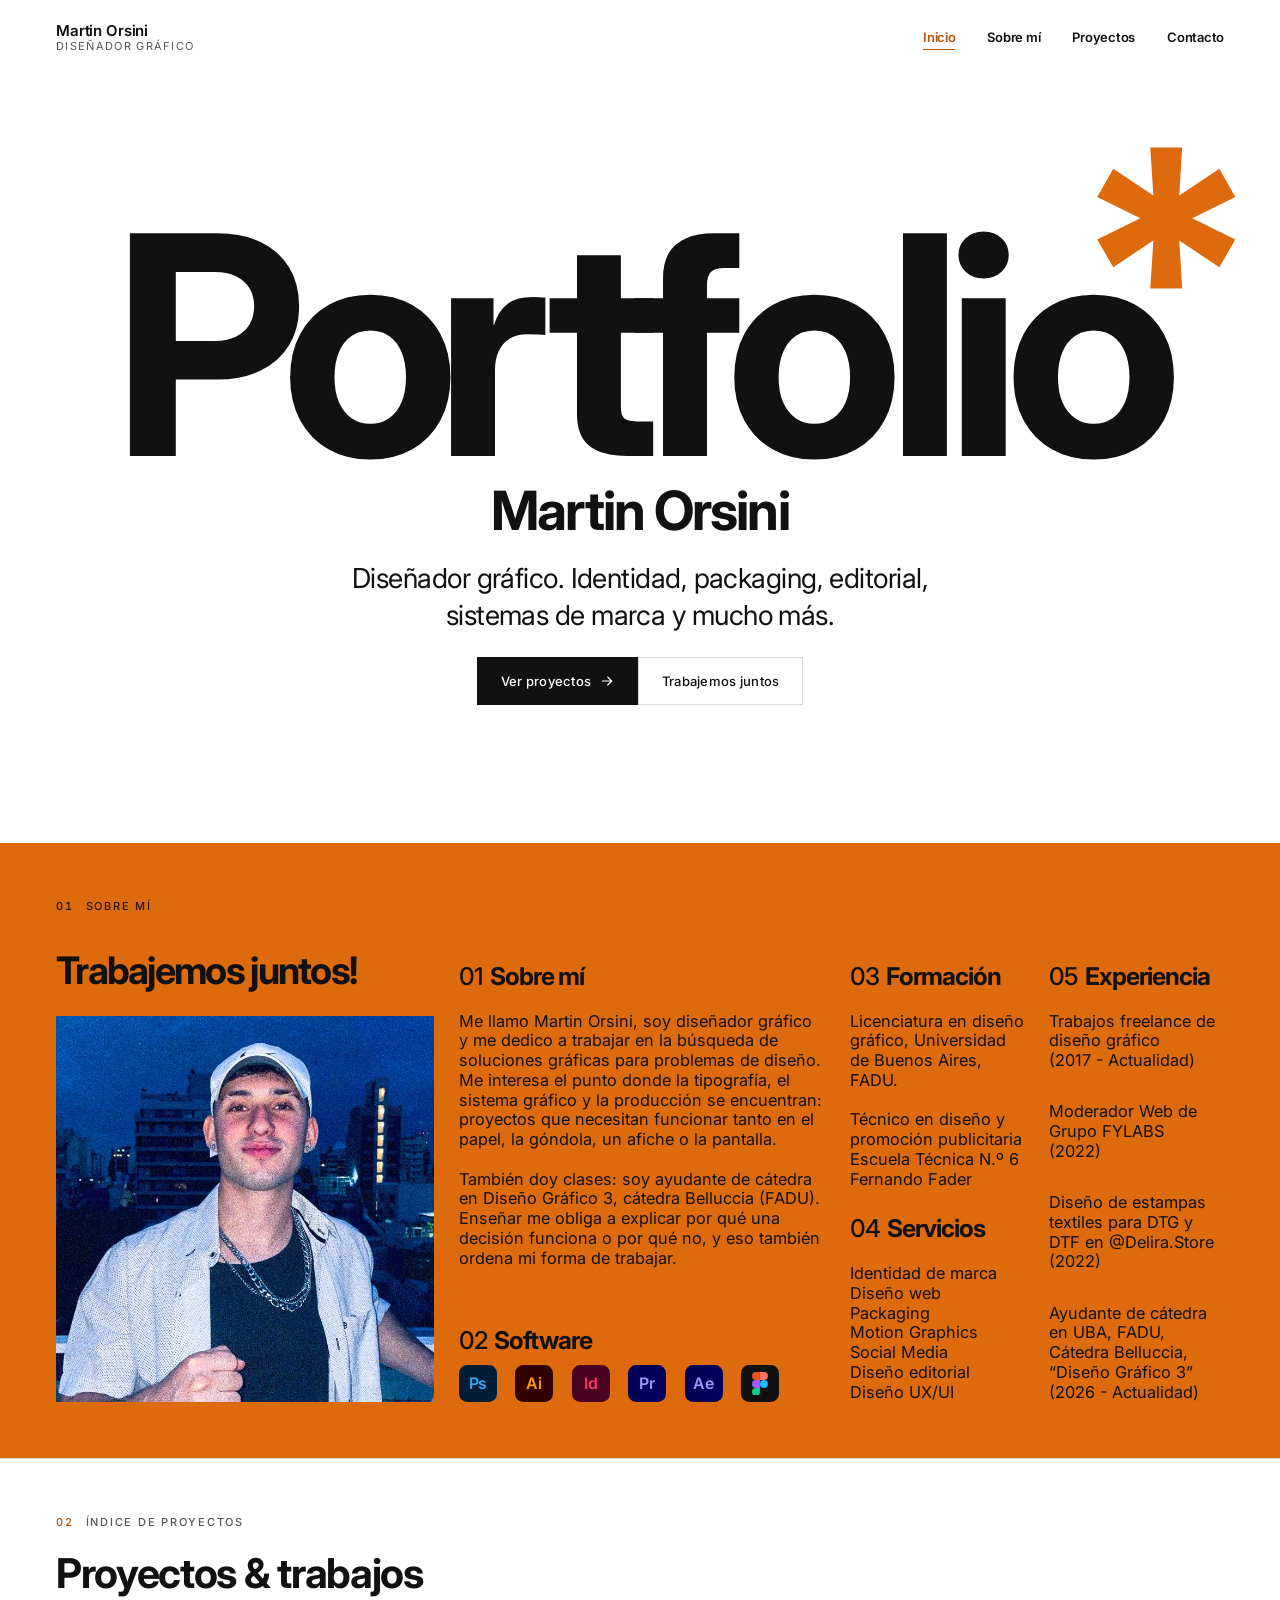
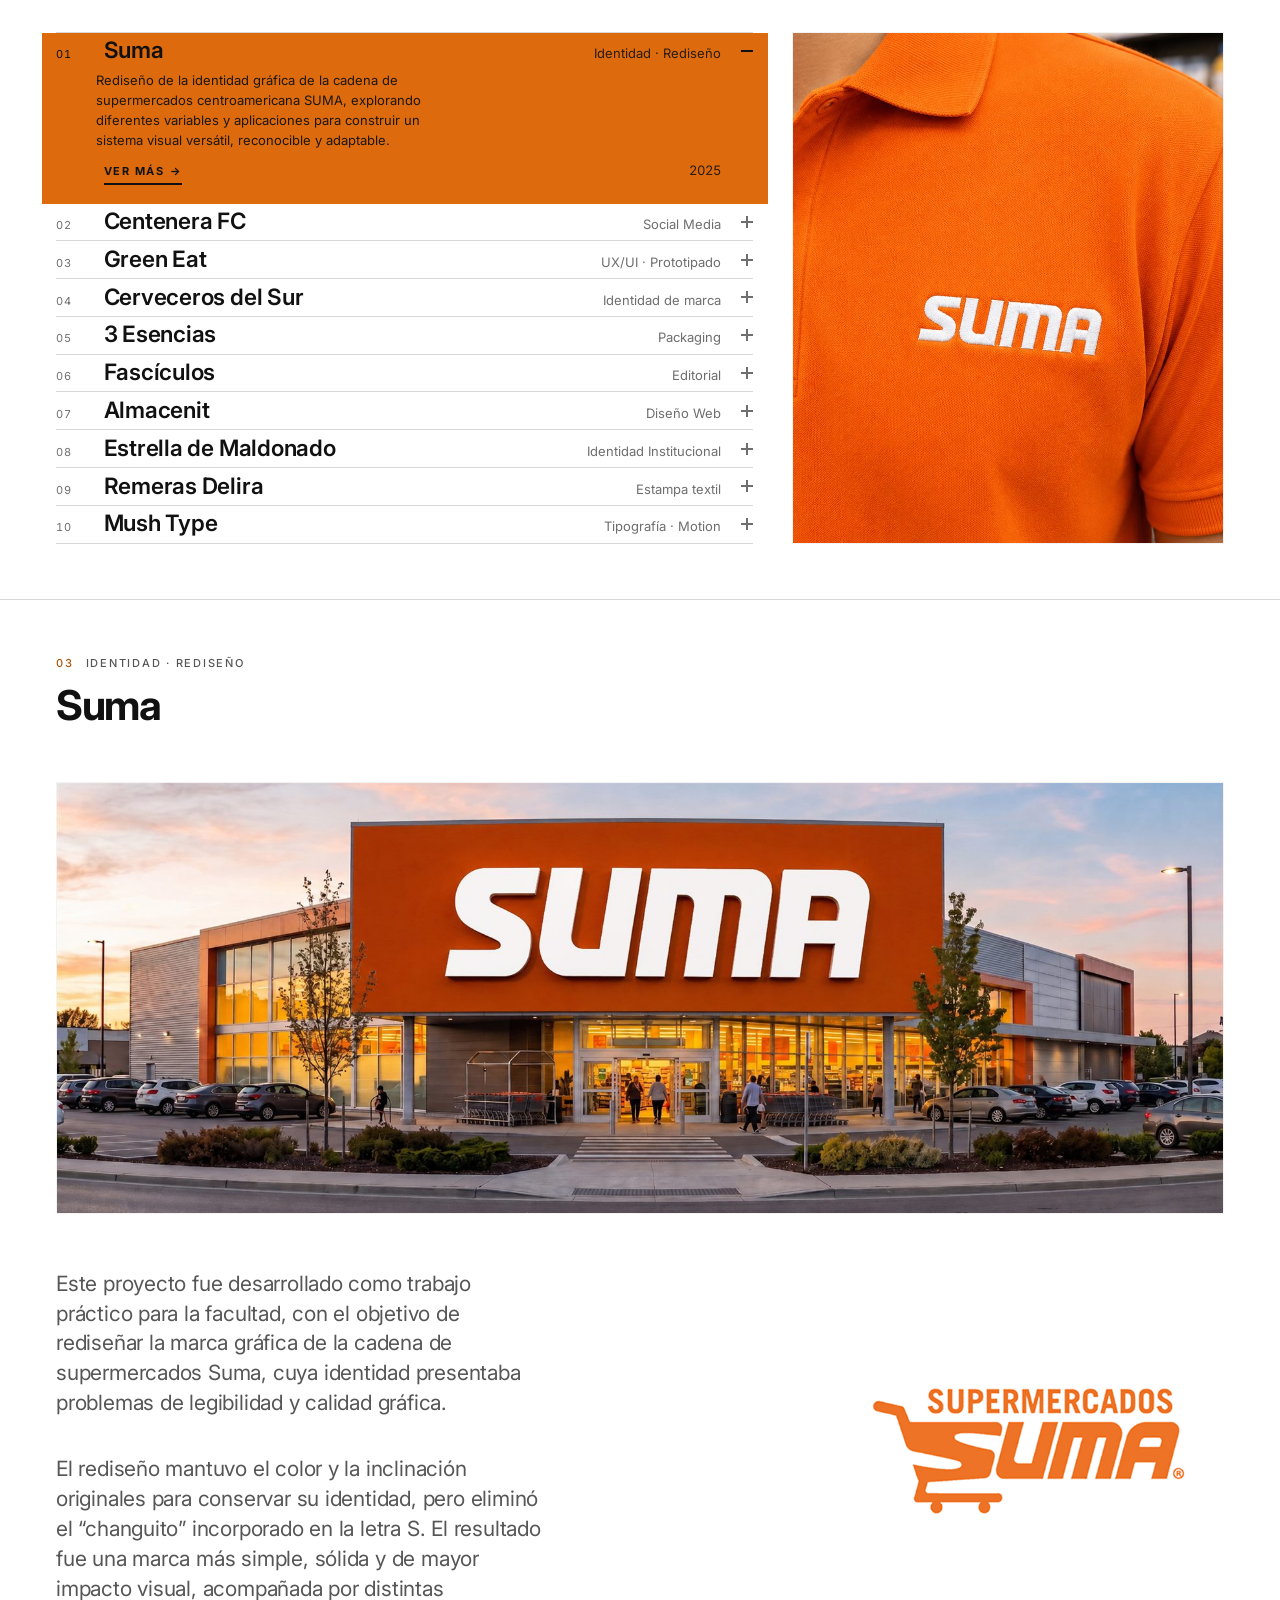
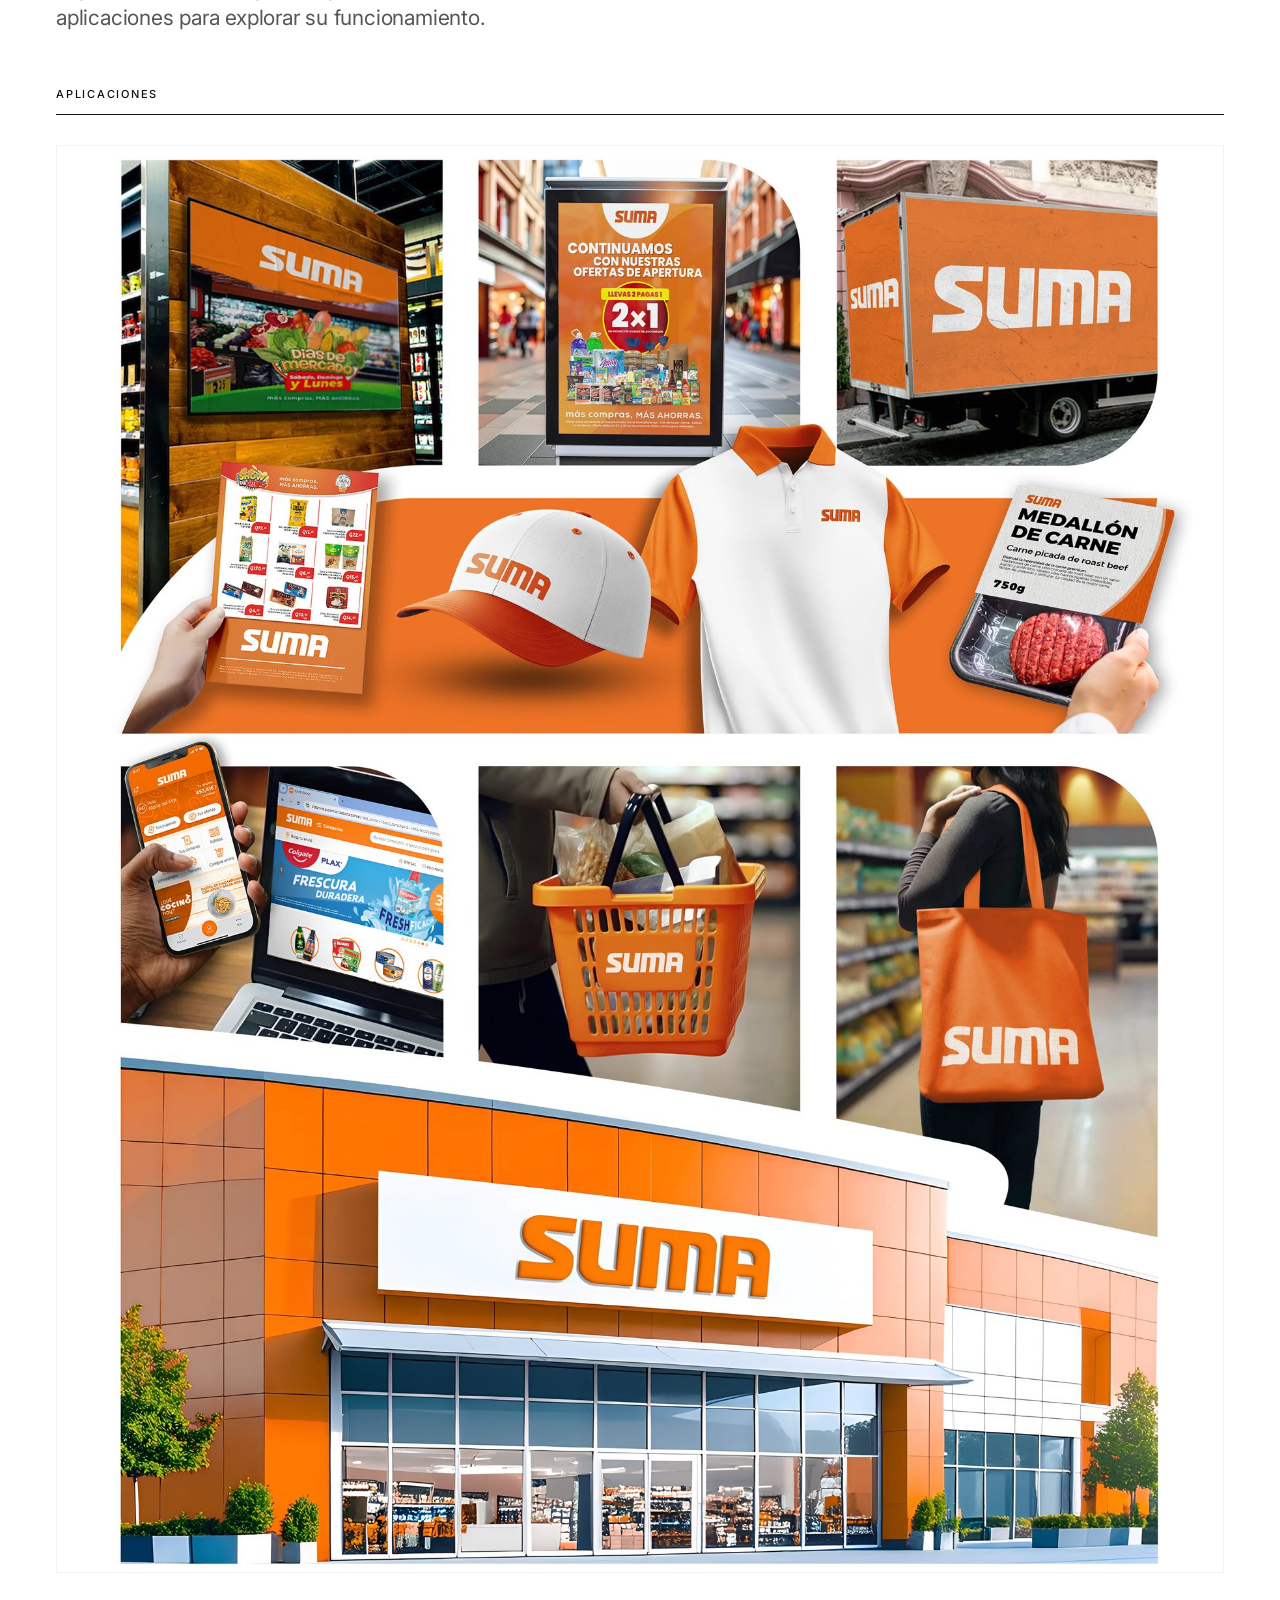
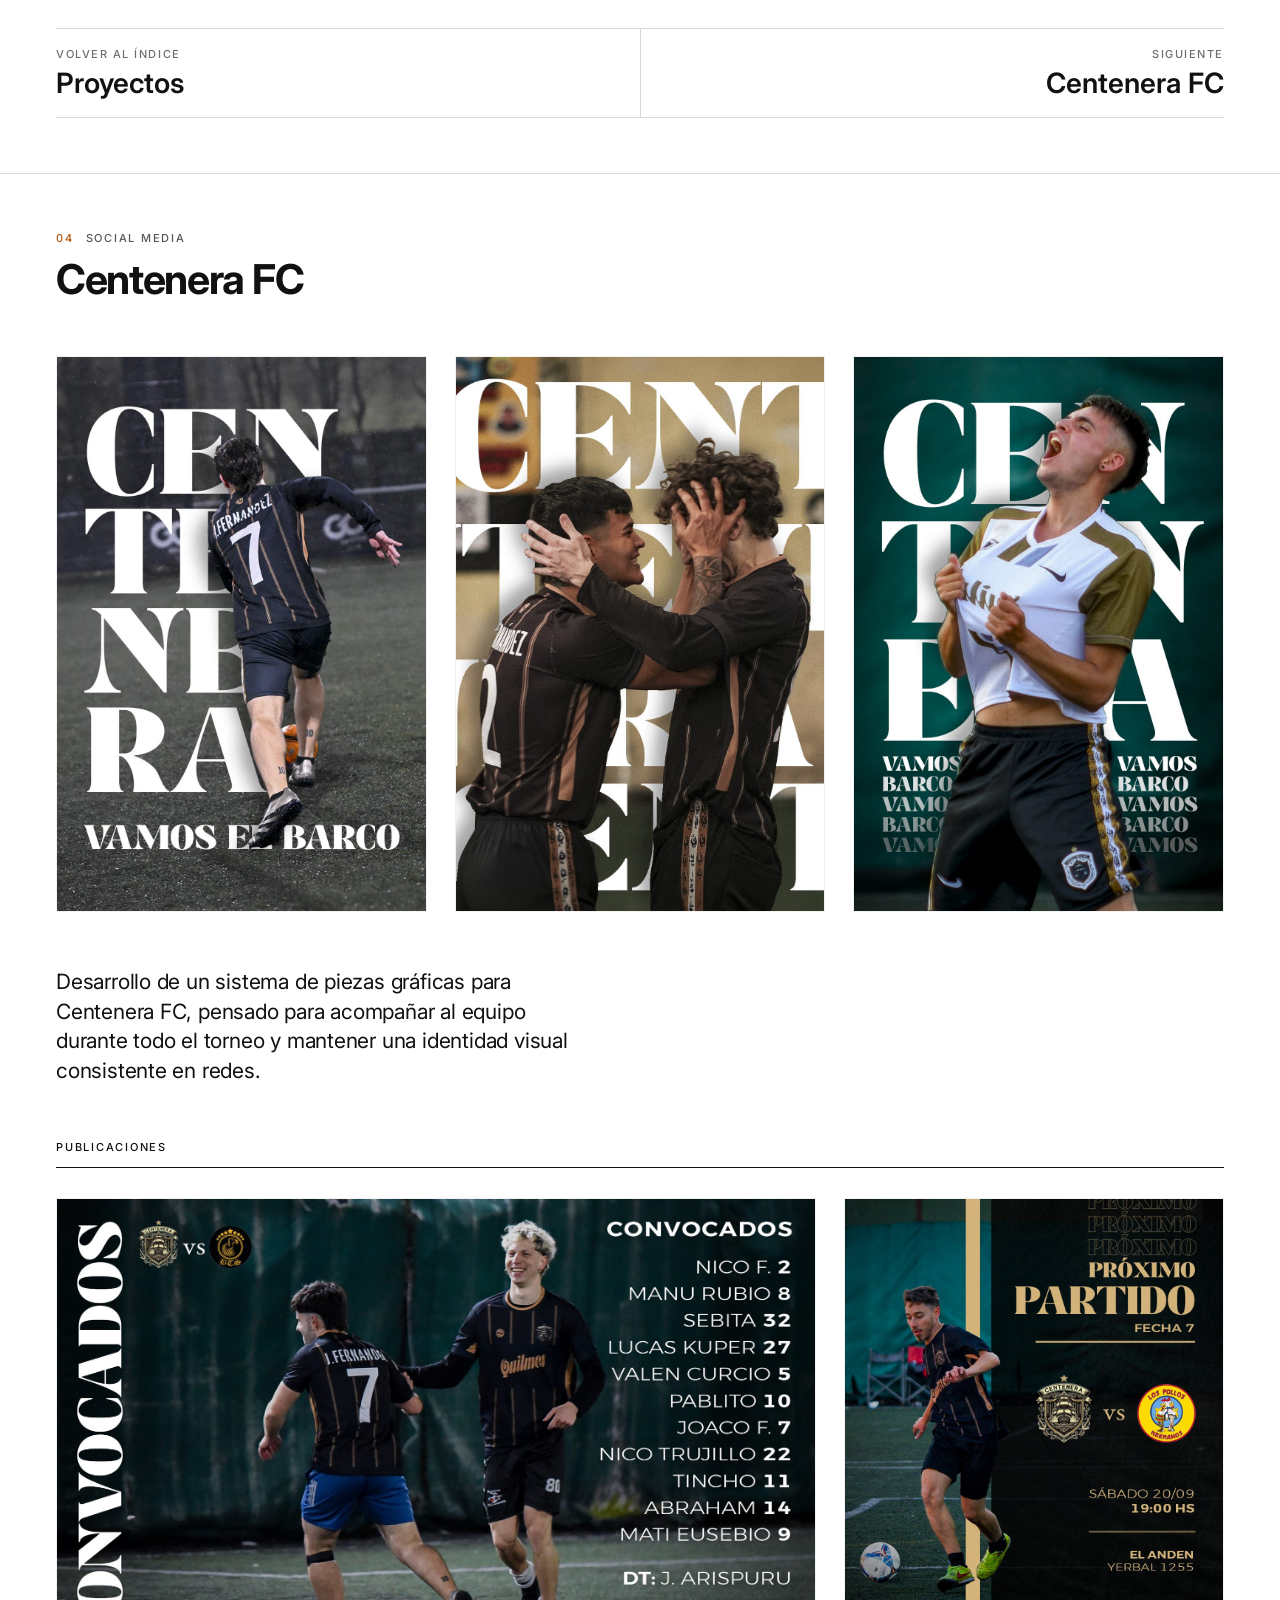
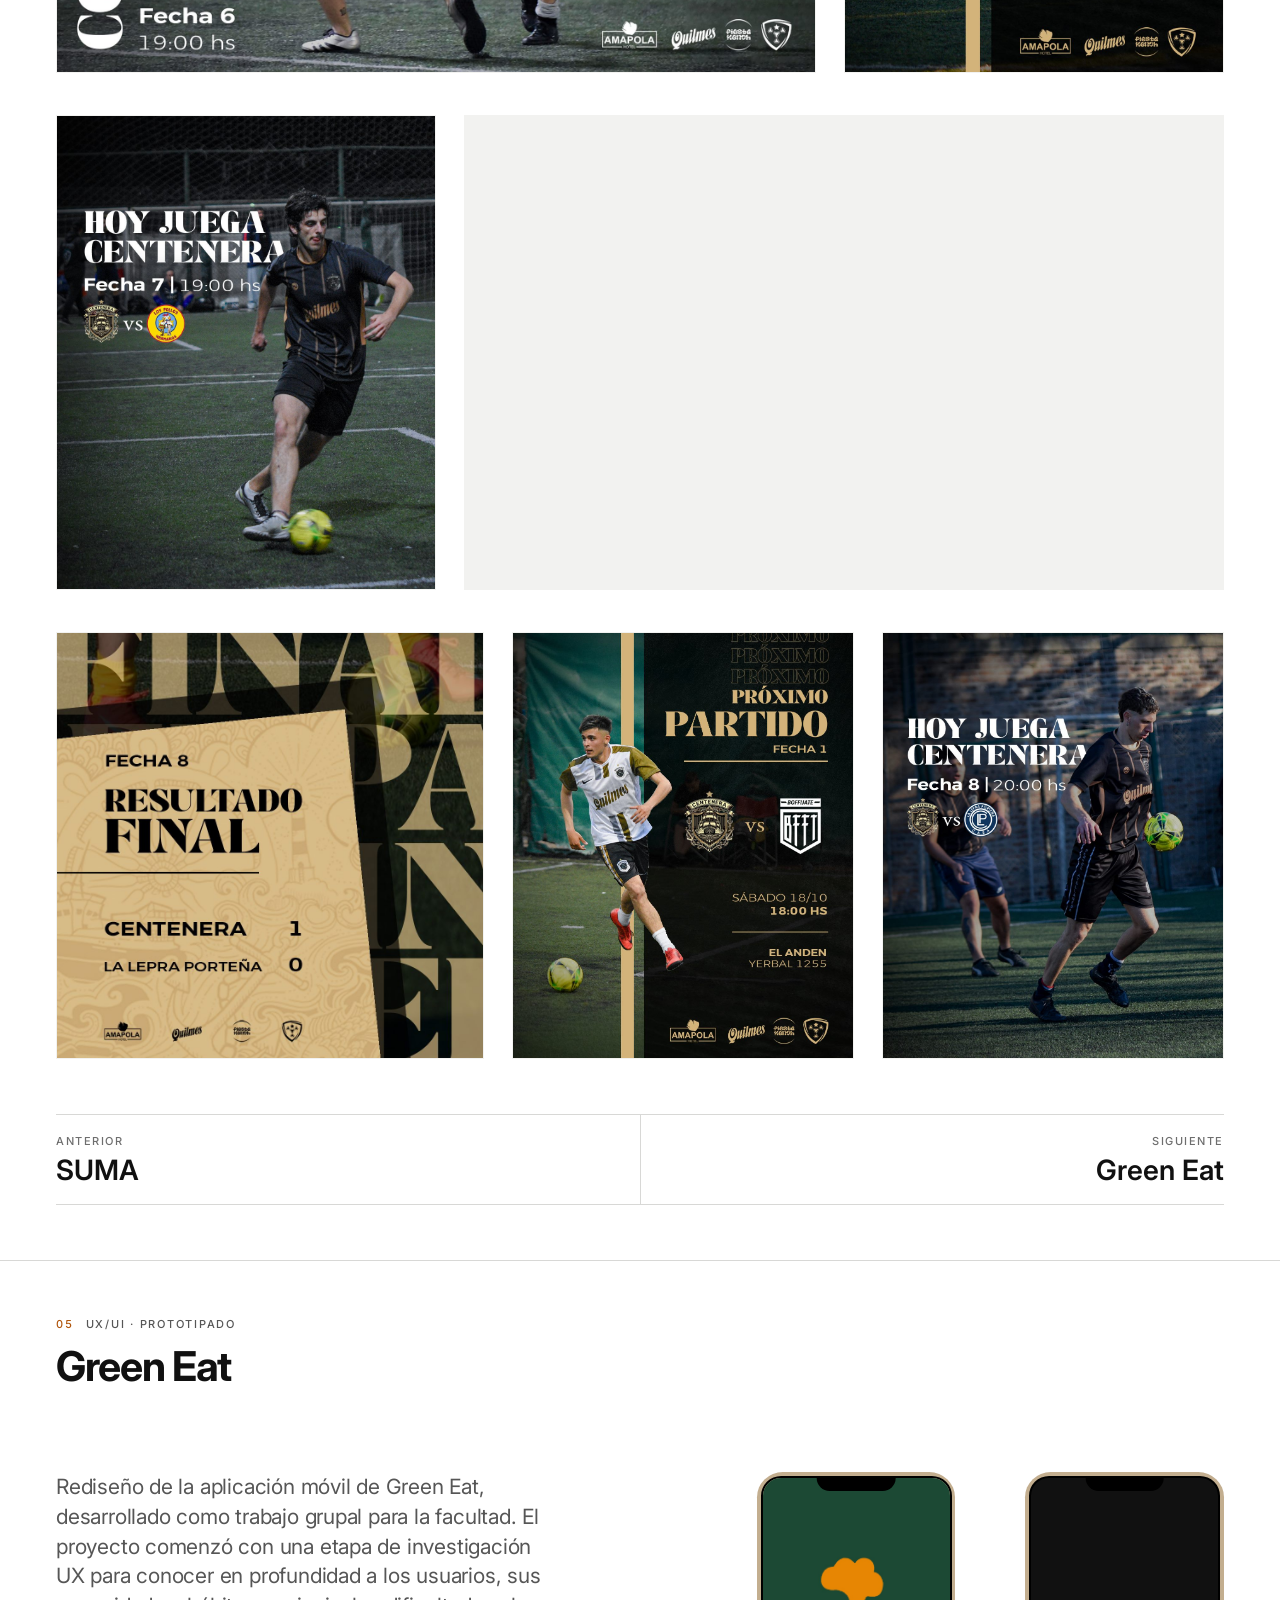
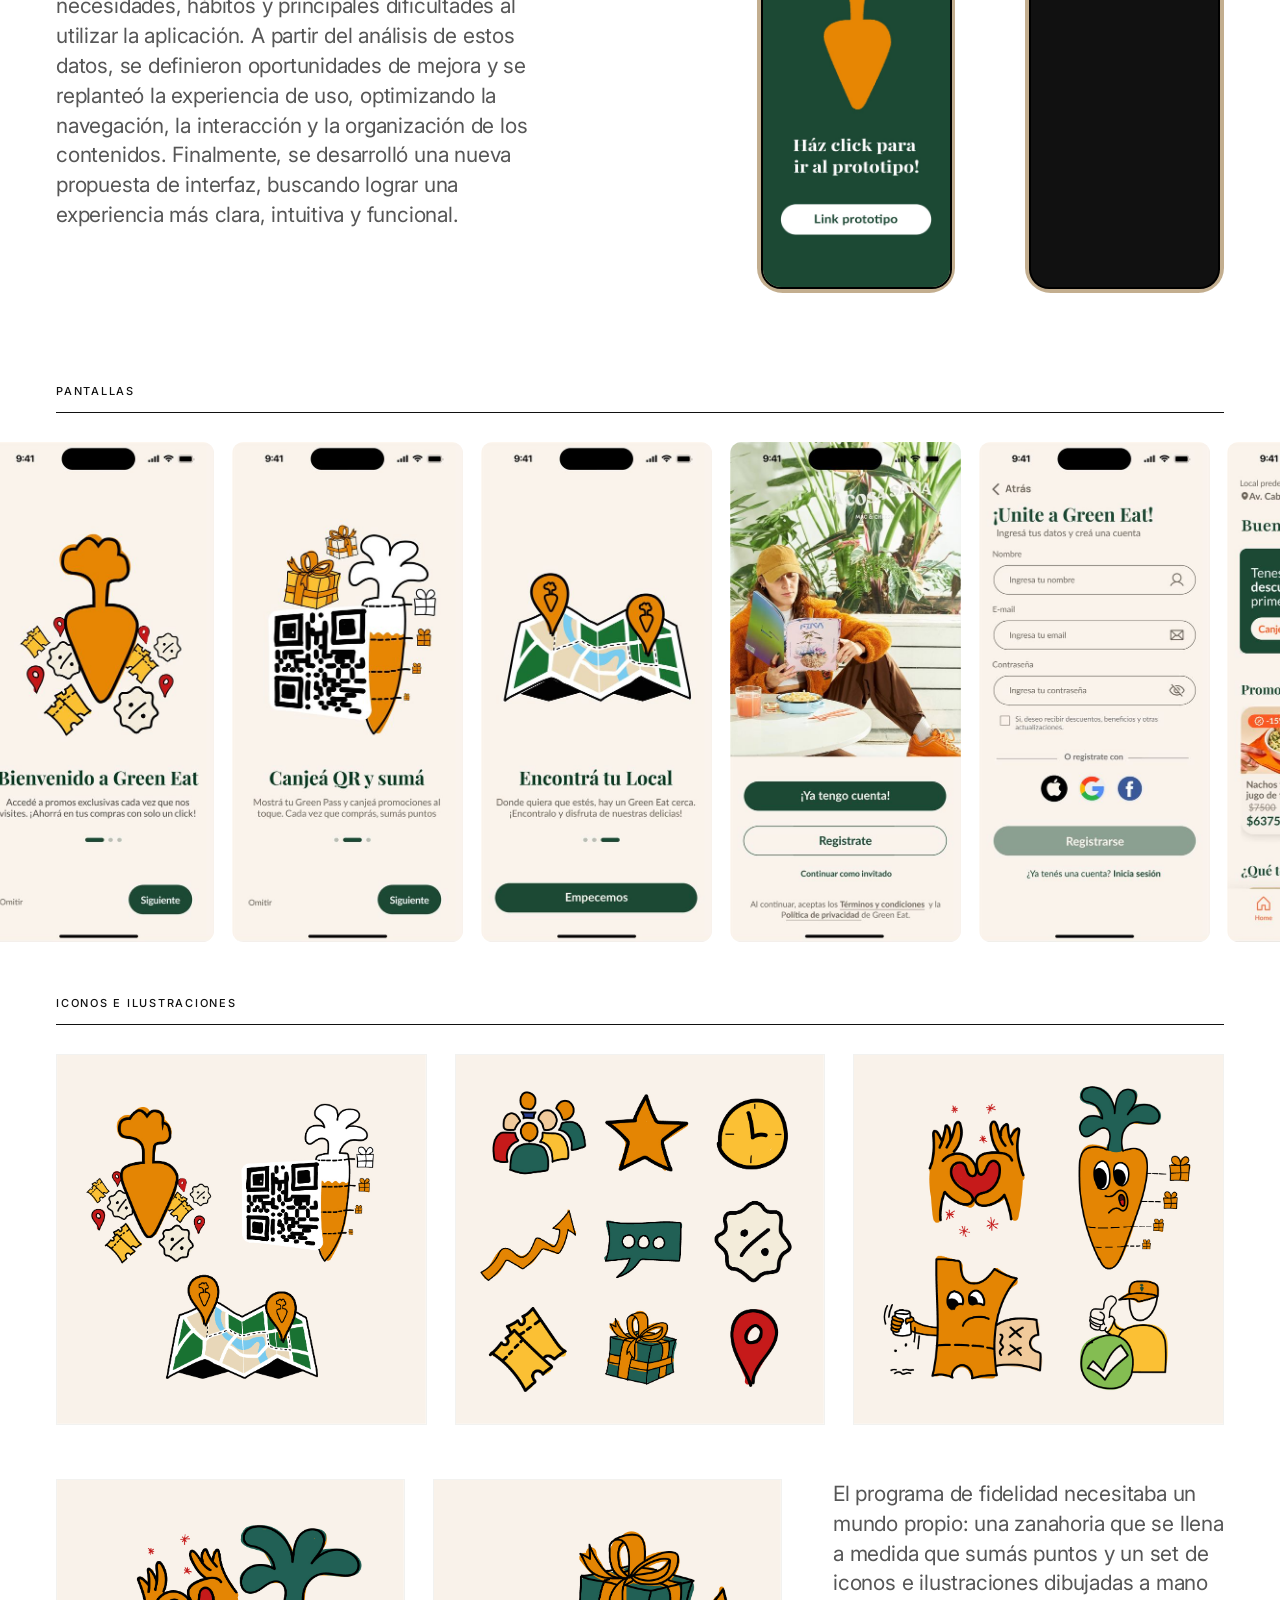
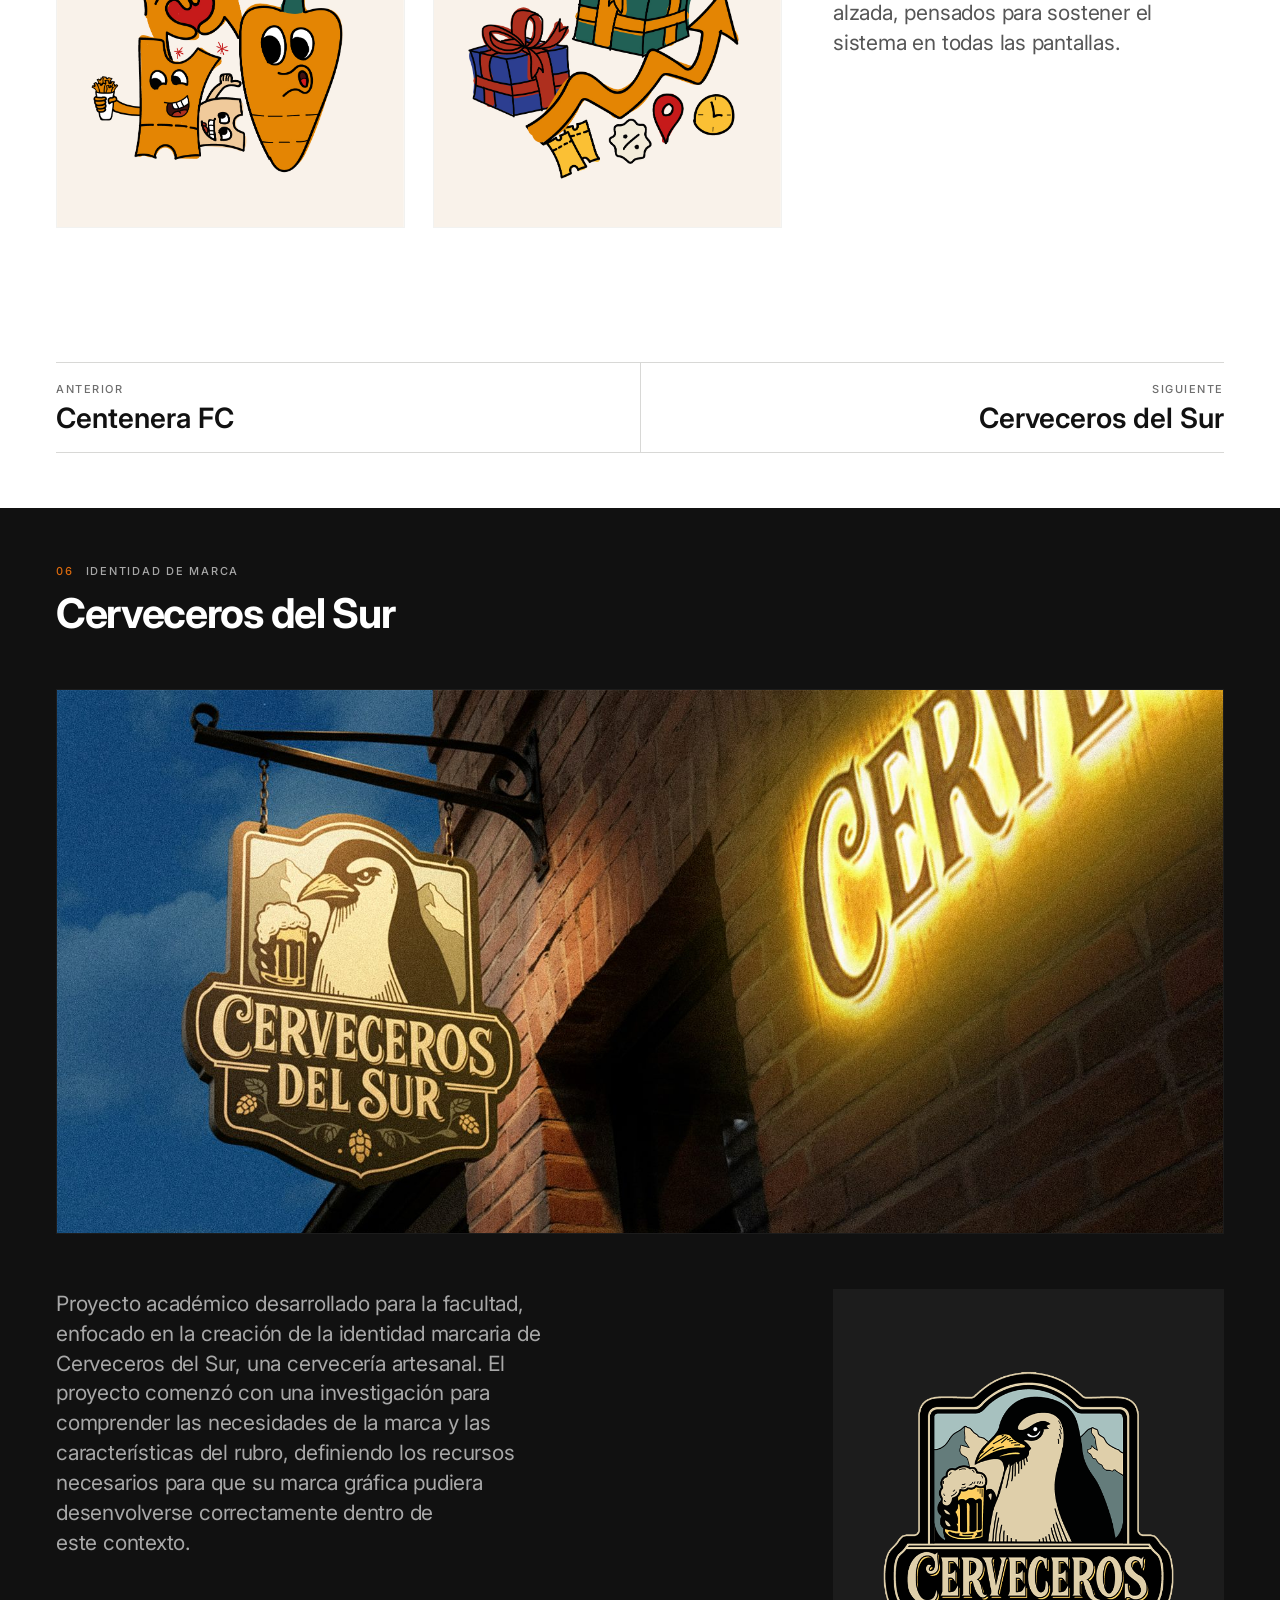
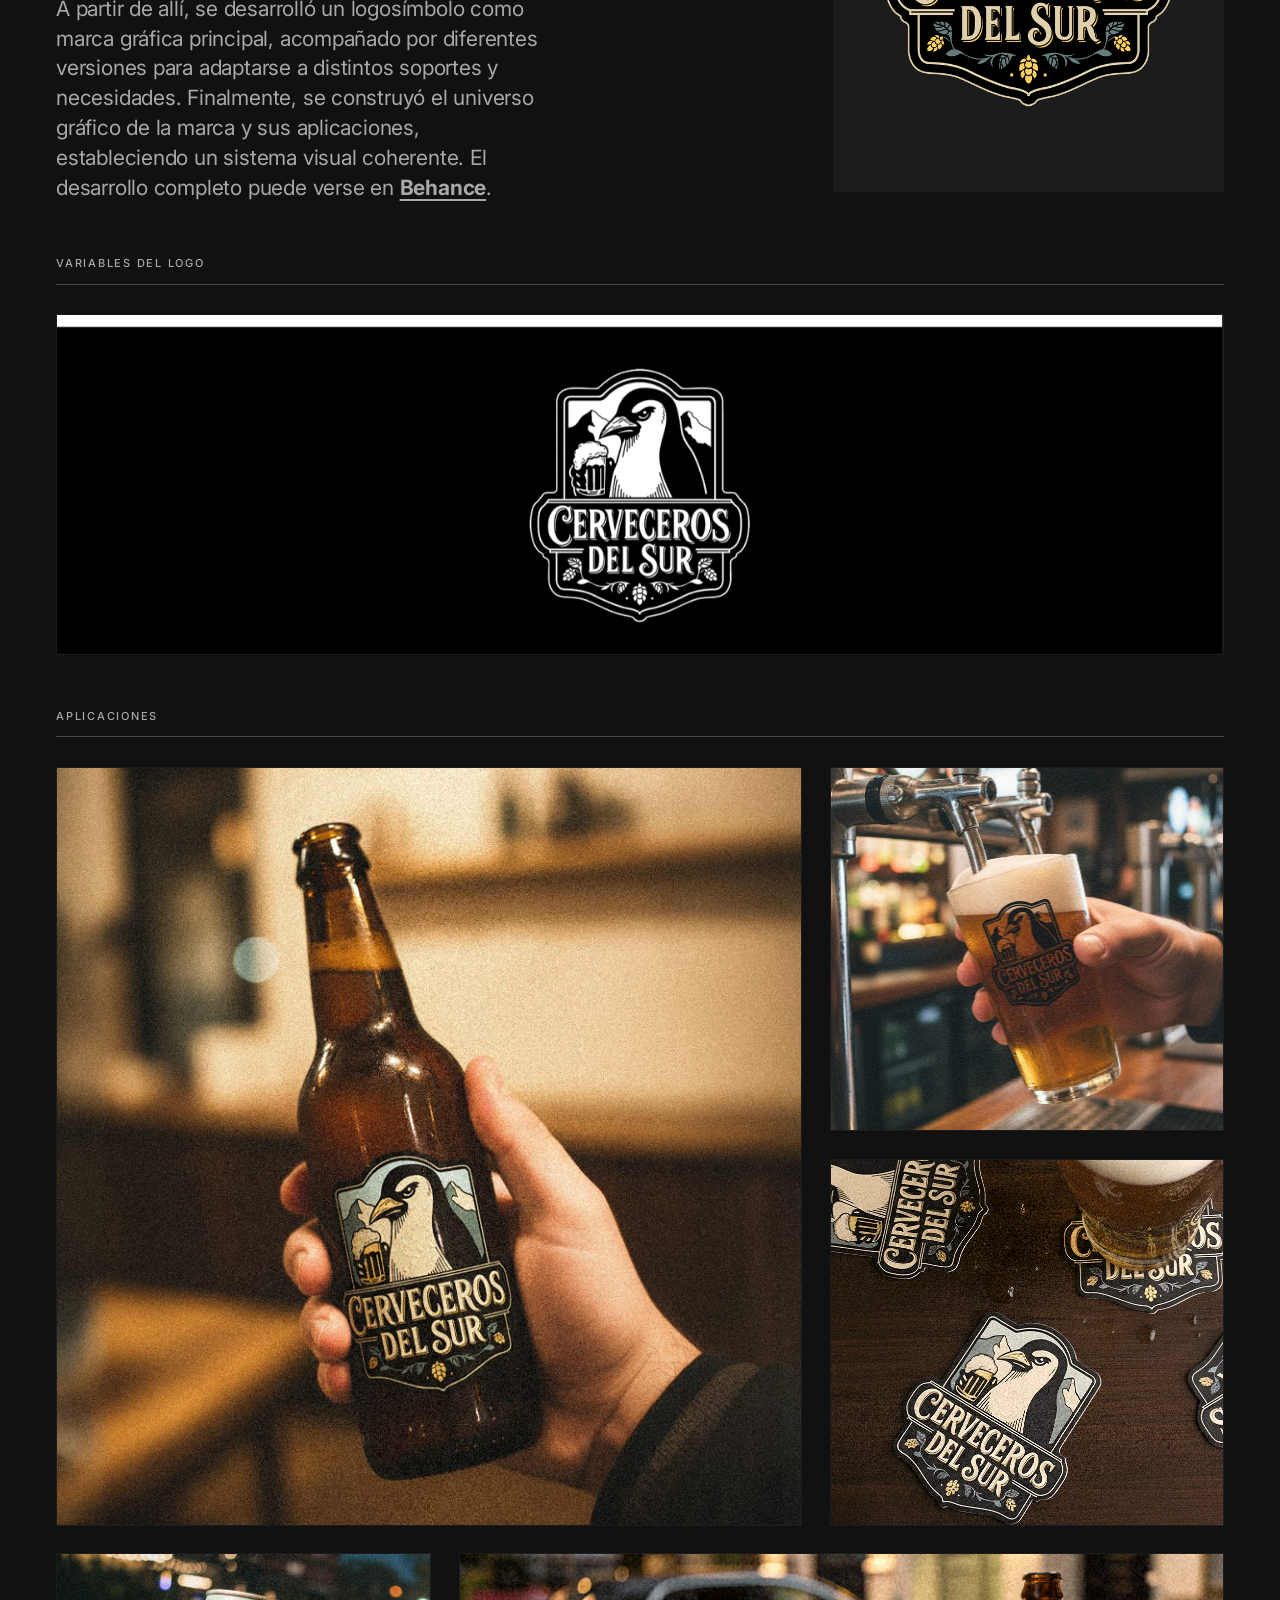
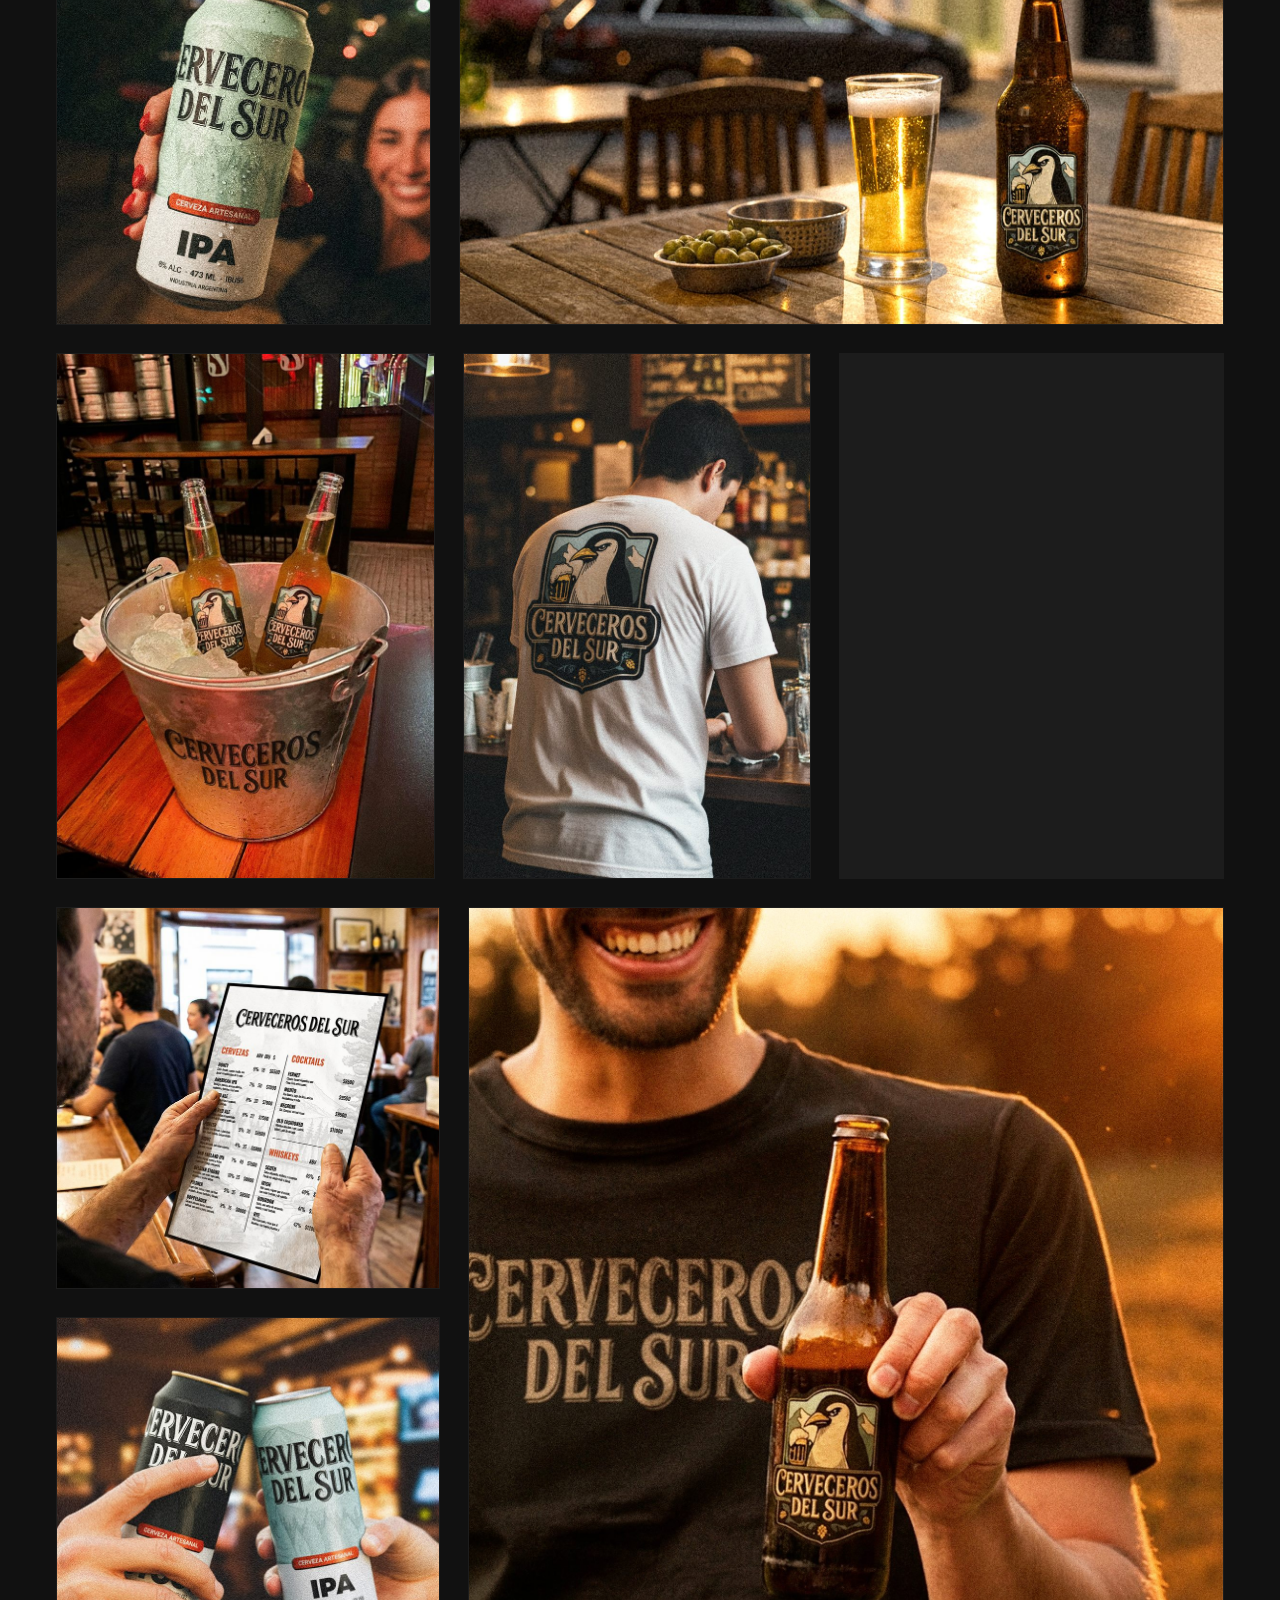
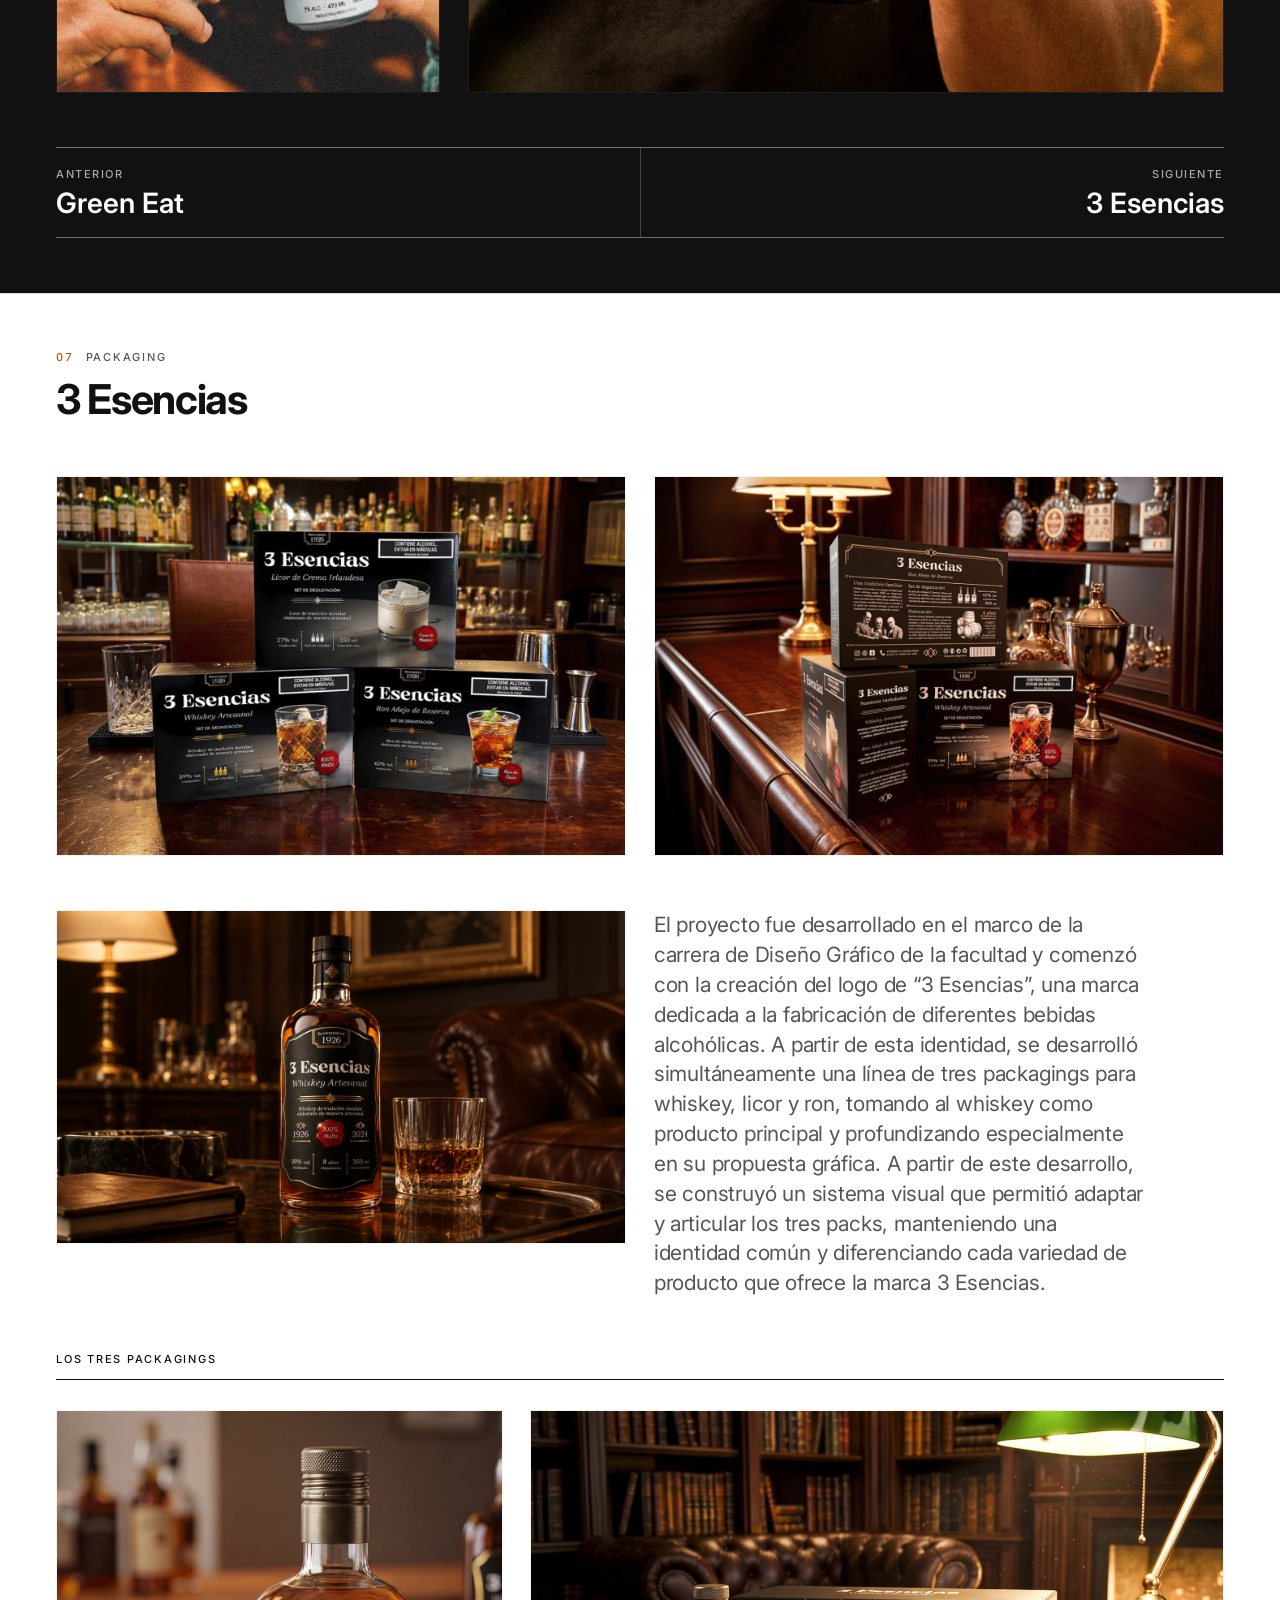
==== commit 4161168f: "cambios finales 15-9 cambios finales" ====
--- a/index.html
+++ b/index.html
@@ -60,7 +60,7 @@
 <link href="https://fonts.googleapis.com/css2?family=Inter:wght@400;500;600;700;800&display=swap" rel="stylesheet">
 <!-- El ?v= fuerza al navegador a bajar el CSS nuevo en vez de servir el
      cacheado. Subilo a v=4, v=5... cada vez que cambies estilos. -->
-<link rel="stylesheet" href="css/styles.css?v=97">
+<link rel="stylesheet" href="css/styles.css?v=98">
 </head>
 <body>
 
@@ -755,7 +755,6 @@
        JavaScript queda una tira que se arrastra a mano. -->
   <div class="container">
     <h3 class="block-title block-title--section reveal">Pantallas</h3>
-    <p class="ayuda ayuda--arriba reveal"><span class="ayuda__fino">La cinta avanza sola: arrastrala para recorrerla a tu ritmo.</span><span class="ayuda__tactil">La cinta avanza sola: deslizala con el dedo para recorrerla a tu ritmo.</span></p>
   </div>
   <div class="carousel reveal" data-carousel role="group"
        aria-label="Recorrido por las pantallas de la aplicacion Green Eat">
@@ -1169,6 +1168,9 @@
        --media-max-h les recortaría el alto, se angostarían para sostener
        la proporción y la fila dejaría de llegar al margen derecho. -->
   <div class="container">
+    <!-- Solo con el dedo, y antes de las tapas: con mouse ya las anuncia el
+         hover, y con el dedo no hay nada que sugiera que se abren. -->
+    <p class="ayuda ayuda--arriba ayuda--centro ayuda--solo-tactil reveal">Tocá una tapa para hojear el fascículo.</p>
     <div class="grid-3 tapas">
       <figure class="fig fig--ar reveal" style="--ar: 0.7565">
         <button class="fig__frame fig__frame--tall fig__frame--ampliable" type="button" data-slot="Fascículo 01"
@@ -1195,9 +1197,6 @@
         </button>
       </figure>
     </div>
-    <!-- Nada decía que las tapas se abren, y con el dedo no hay hover que
-         lo sugiera. -->
-    <p class="ayuda ayuda--centro reveal"><span class="ayuda__fino">Hacé clic en una tapa para hojear el fascículo.</span><span class="ayuda__tactil">Tocá una tapa para hojear el fascículo.</span></p>
   </div>
 
   <!-- Seis fotos de la colección, en dos columnas y en el orden de los
@@ -2017,6 +2016,6 @@
 
 </main>
 
-<script src="javascript/main.js?v=97"></script>
+<script src="javascript/main.js?v=98"></script>
 </body>
 </html>
--- a/css/styles.css
+++ b/css/styles.css
@@ -691,6 +691,44 @@
    asi que mientras tanto se ve la foto por debajo. */
 .is-ready .shirt3d__fallback { visibility: hidden; }
 
+/* La mano que enseña a girarla (la pone el módulo 16). Va encima del
+   lienzo, sin atajar el puntero, y se va con la primera interacción.
+   El halo blanco la separa de la estampa cuando cae encima de un dibujo.
+   Con movimiento reducido la animación se apaga sola (regla general del
+   final) y queda la mano quieta. */
+.shirt3d__gesto {
+  display: none;
+  position: absolute;
+  inset: 0;
+  z-index: 3;
+  width: clamp(64px, 14%, 96px);
+  /* Cuadrada: con alto en % saldría del alto del marco y no del ancho. */
+  height: auto;
+  aspect-ratio: 1;
+  margin: auto;
+  color: var(--ink);
+  pointer-events: none;
+  filter: drop-shadow(0 0 2px #FFFFFF) drop-shadow(0 0 4px #FFFFFF);
+  transition: opacity var(--t-mid) var(--ease);
+}
+.is-ready .shirt3d__gesto { display: block; }
+.shirt3d__gesto.is-oculto { opacity: 0; }
+.shirt3d__gesto svg { display: block; width: 100%; height: 100%; overflow: visible; }
+.shirt3d__gesto-mano {
+  animation: gesto-mano 1.8s var(--ease) infinite;
+  transform-box: fill-box;
+  transform-origin: 50% 100%;
+}
+.shirt3d__gesto-flecha { animation: gesto-flecha 1.8s var(--ease) infinite; }
+@keyframes gesto-mano {
+  0%, 100% { transform: translateX(6px) rotate(6deg); }
+  50%      { transform: translateX(-7px) rotate(-8deg); }
+}
+@keyframes gesto-flecha {
+  0%, 100% { opacity: 0.35; }
+  50%      { opacity: 1; }
+}
+
 /* El rotulo de abajo cuenta que la pieza se puede manipular. Sin JS
    no dice nada, porque no habria nada que manipular. */
 .shirt3d__status { display: none; }
@@ -1461,9 +1499,13 @@
 .ayuda--centro { text-align: center; }
 .section--dark .ayuda { color: var(--dark-soft); }
 .ayuda__tactil { display: none; }
+/* La que solo tiene sentido con el dedo (la de las tapas: con mouse ya
+   las anuncia el hover) no ocupa lugar en escritorio. */
+.ayuda--solo-tactil { display: none; }
 @media (hover: none), (pointer: coarse) {
   .ayuda__fino { display: none; }
   .ayuda__tactil { display: inline; }
+  .ayuda--solo-tactil { display: block; }
 }
 
 /* ------------ Ventanas con scroll: la pista y el cerrojo ------------
@@ -3020,9 +3062,10 @@
 
 /* ------------ Botón de pausa ------------
    Lo que se mueve solo por más de cinco segundos tiene que poder
-   frenarse (WCAG 2.2.2): los tres videos en loop, la cinta de Green Eat y
-   los dos pases de Mush. Lo pone el JS en la esquina de cada pieza.
-   Cuadrado, como todo el sitio; se ve de 34 px y se toca de 44. */
+   frenarse (WCAG 2.2.2). Queda solo en los dos pases de Mush: en los
+   videos en loop y en la cinta de Green Eat se probó y el autor lo quitó.
+   Lo pone el JS en la esquina del marco. Cuadrado, como todo el sitio;
+   se ve de 34 px y se toca de 44. */
 .pausa {
   position: absolute;
   right: 10px;
@@ -3048,10 +3091,6 @@
 .pausa:hover,
 .pausa:focus-visible { background: rgba(17, 17, 17, 0.9); }
 .pausa:focus-visible { outline: 2px solid var(--accent); outline-offset: 2px; }
-/* En el teléfono de Green Eat la esquina es redonda y se comería el botón. */
-.phone__screen .pausa { right: 13%; bottom: 5%; }
-/* La cinta va de borde a borde: el botón se alinea con el margen. */
-.carousel .pausa { right: var(--gutter); }
 
 .video-play__flecha {
   width: 34%;
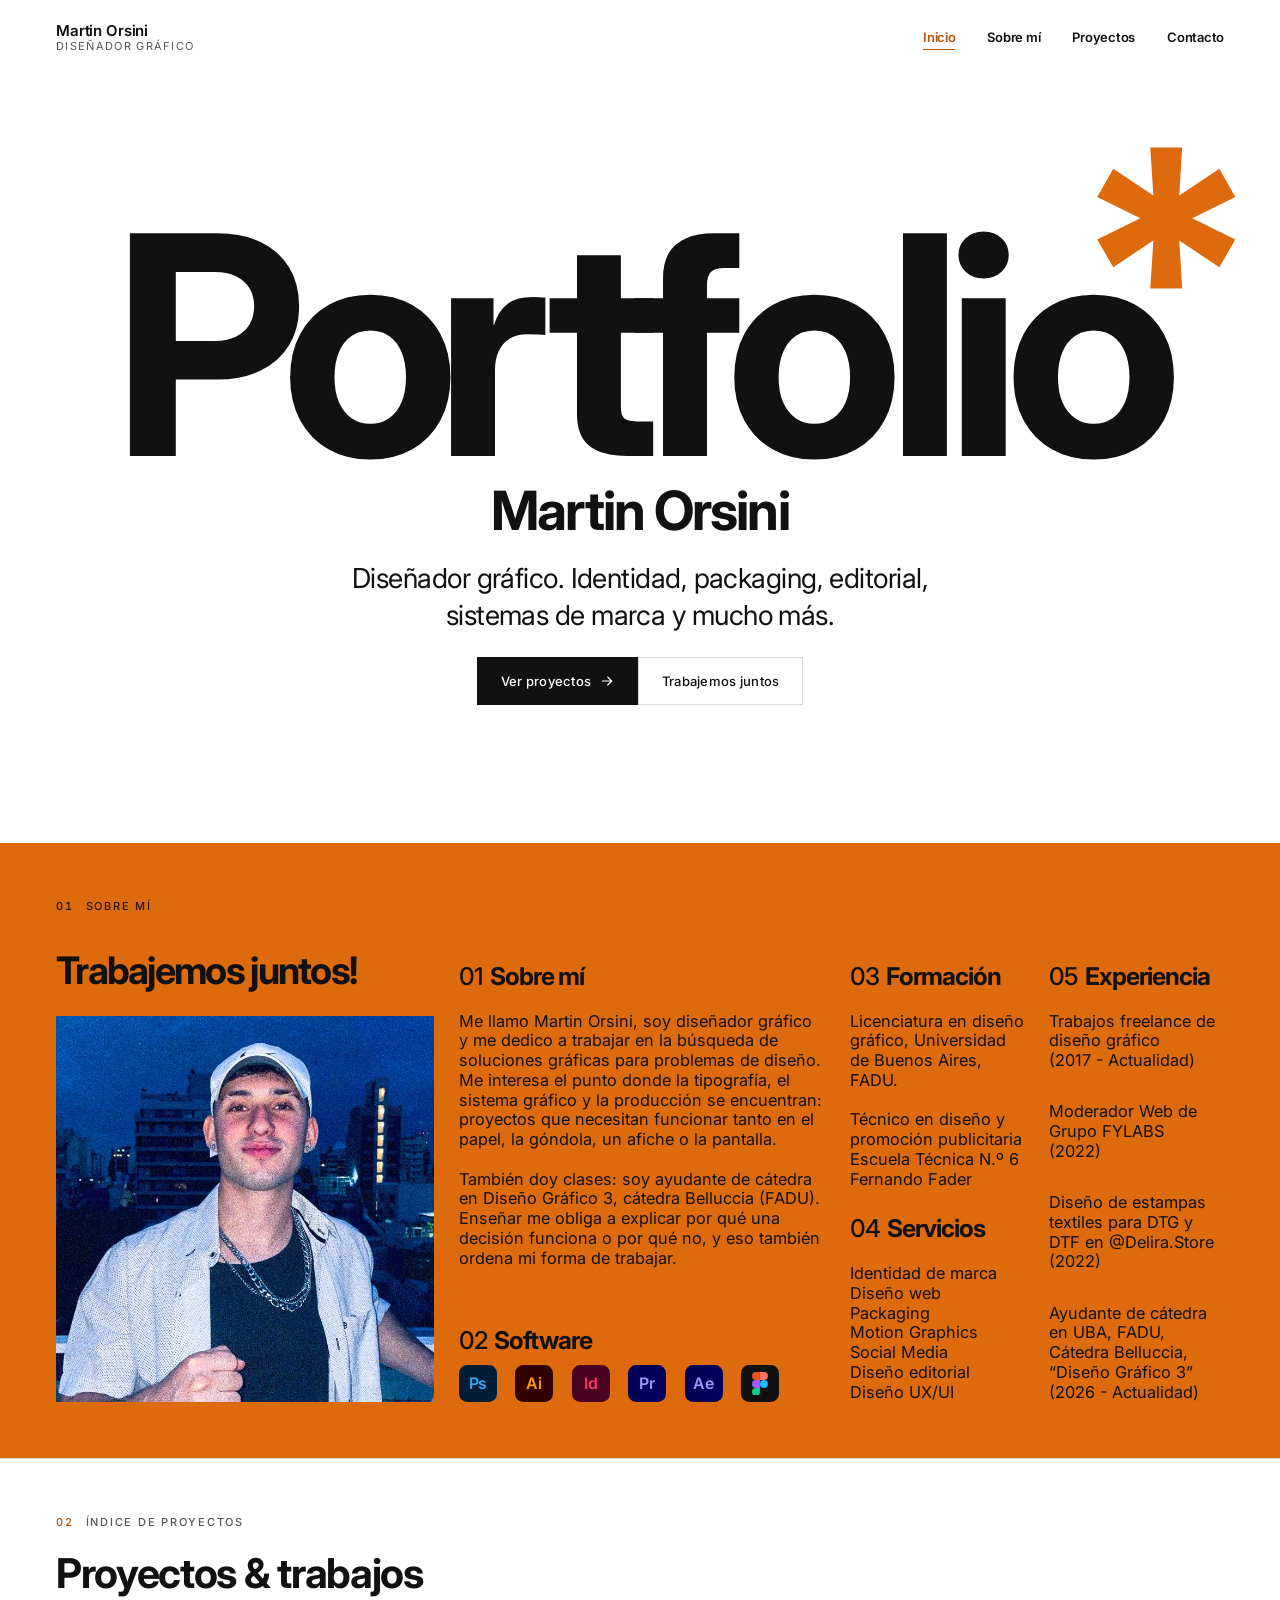
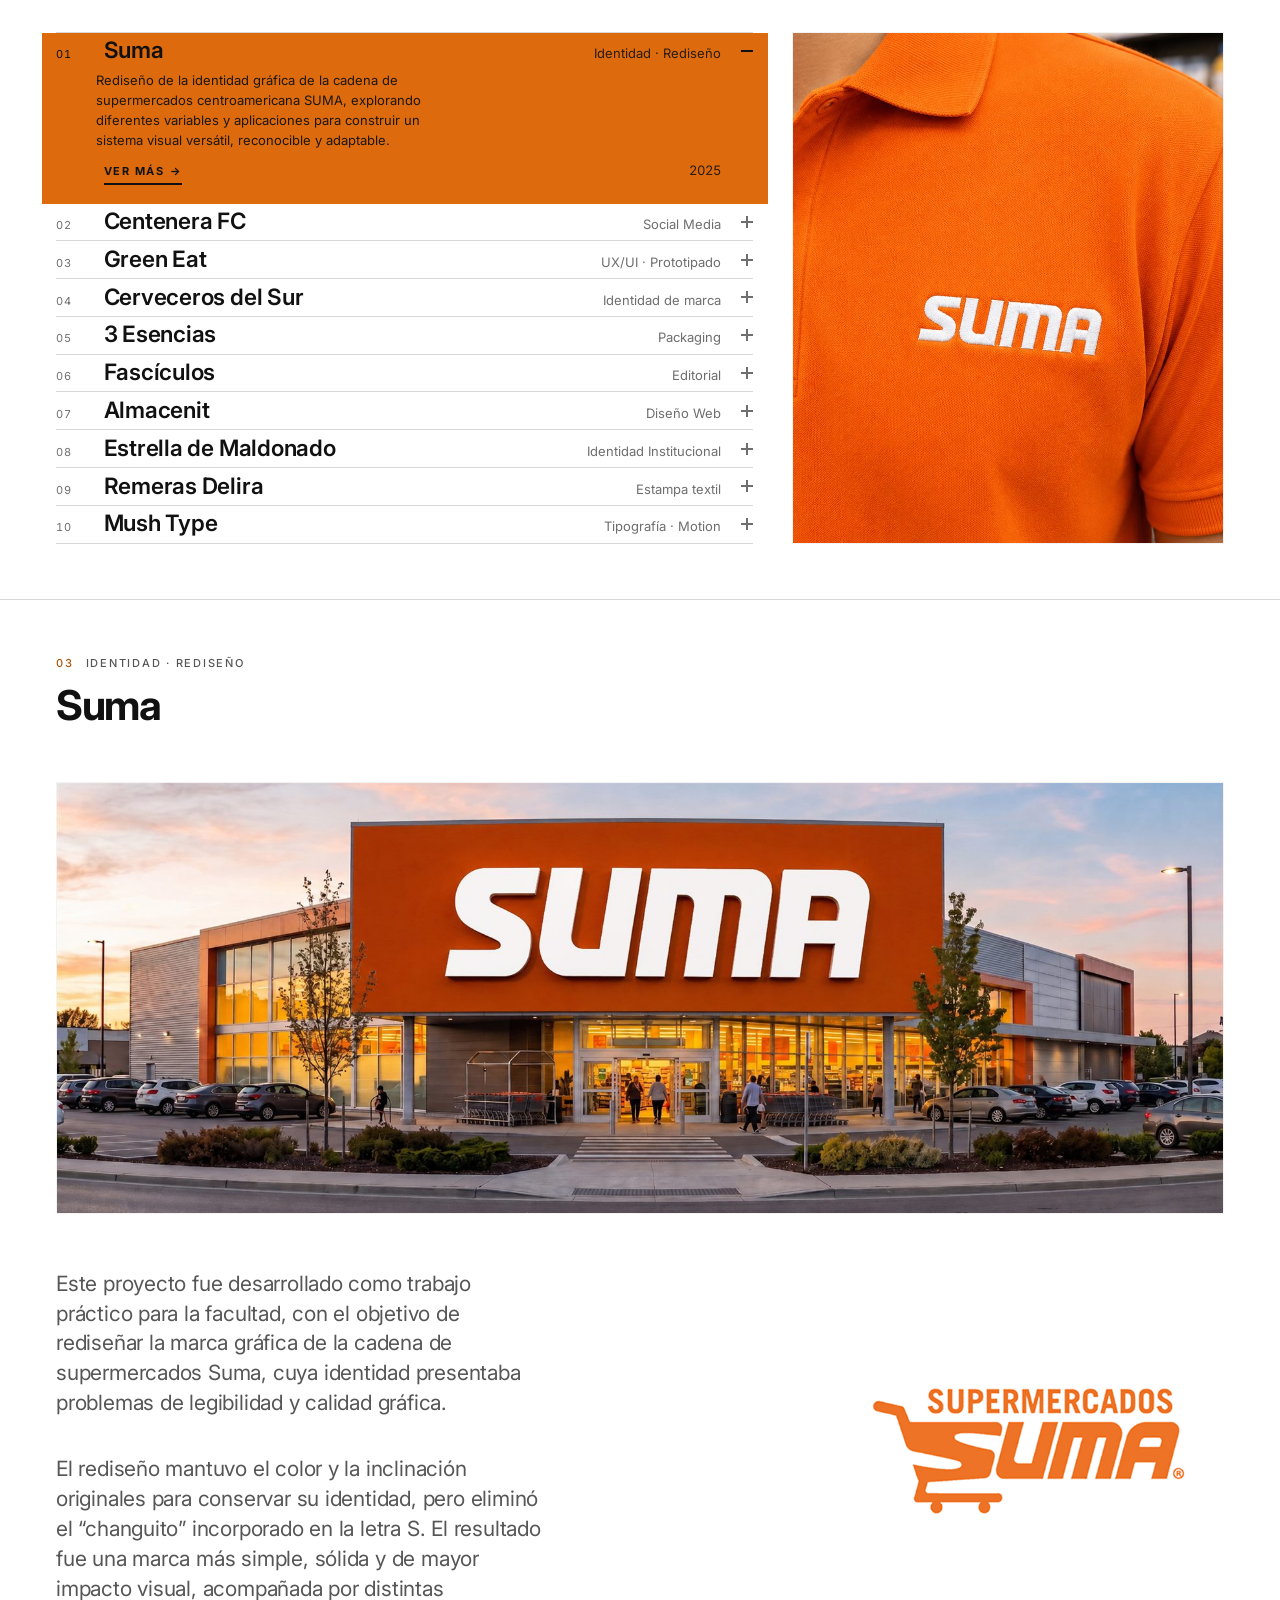
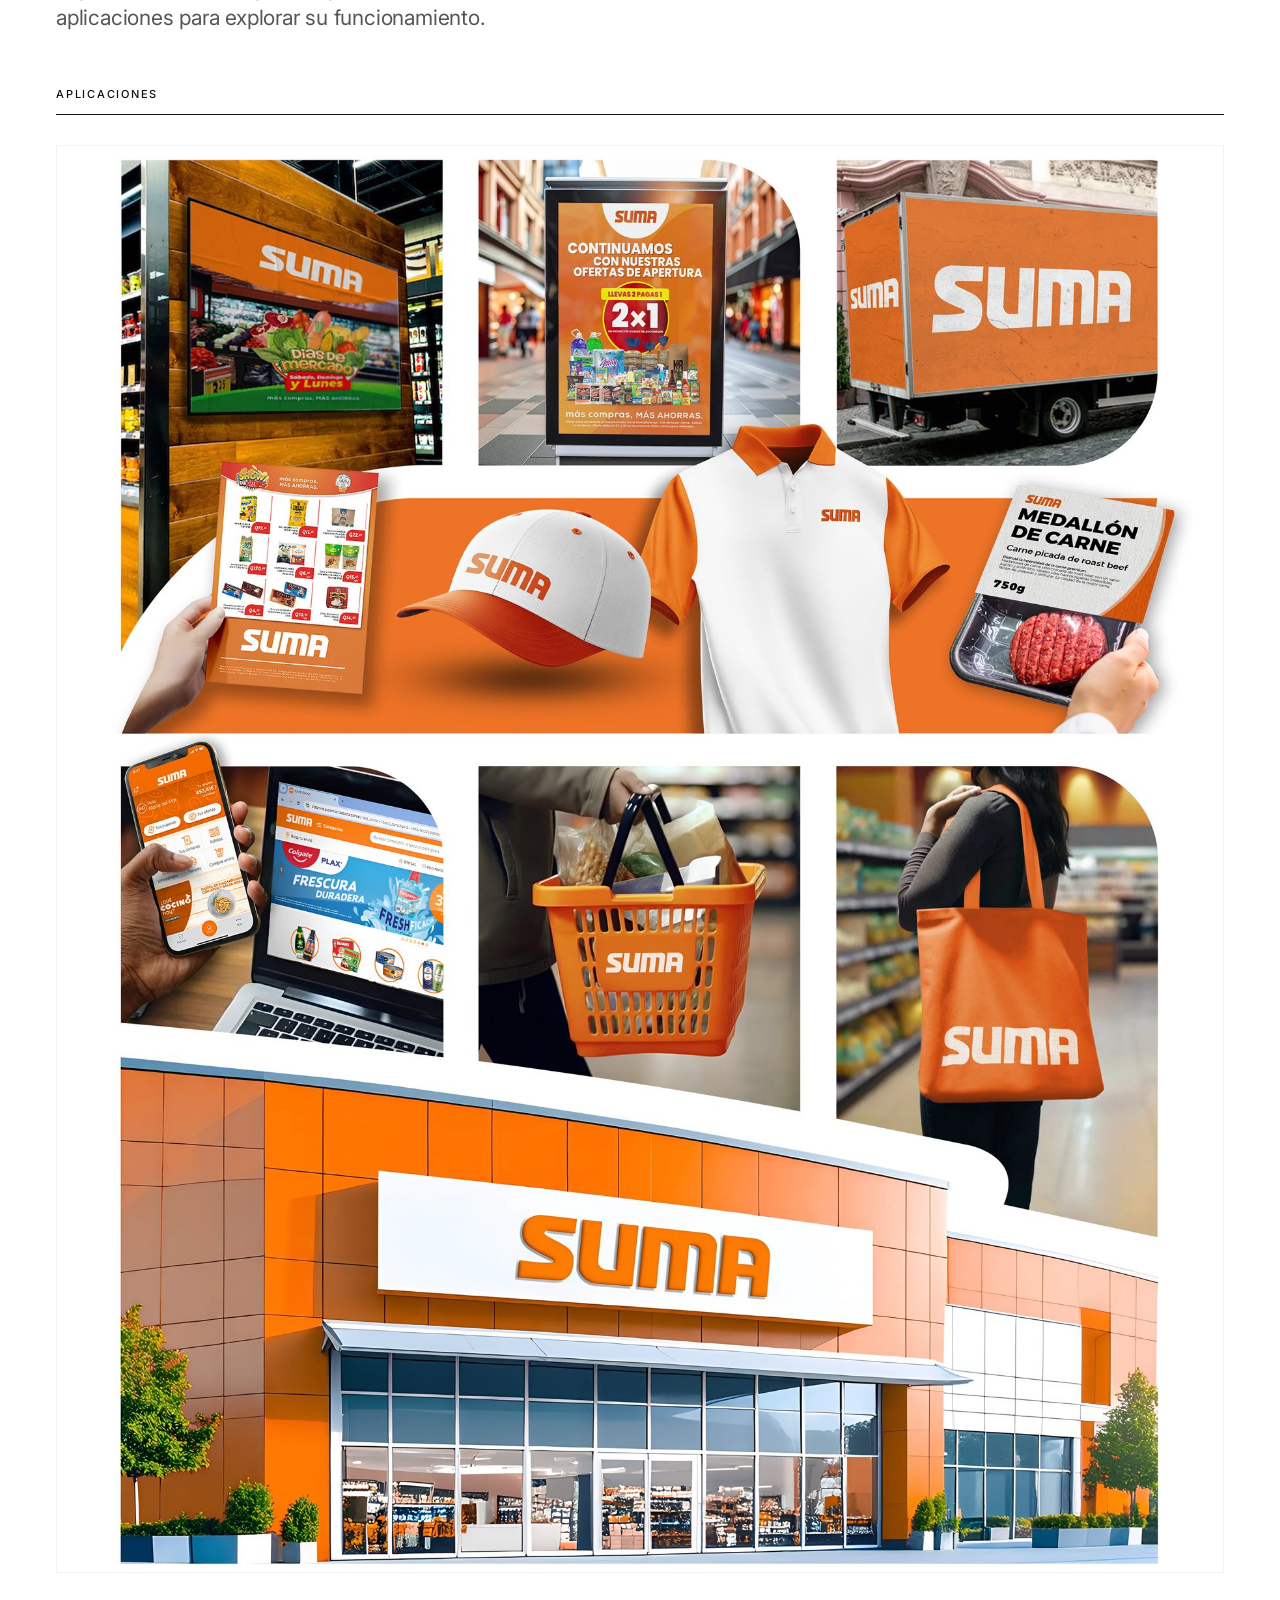
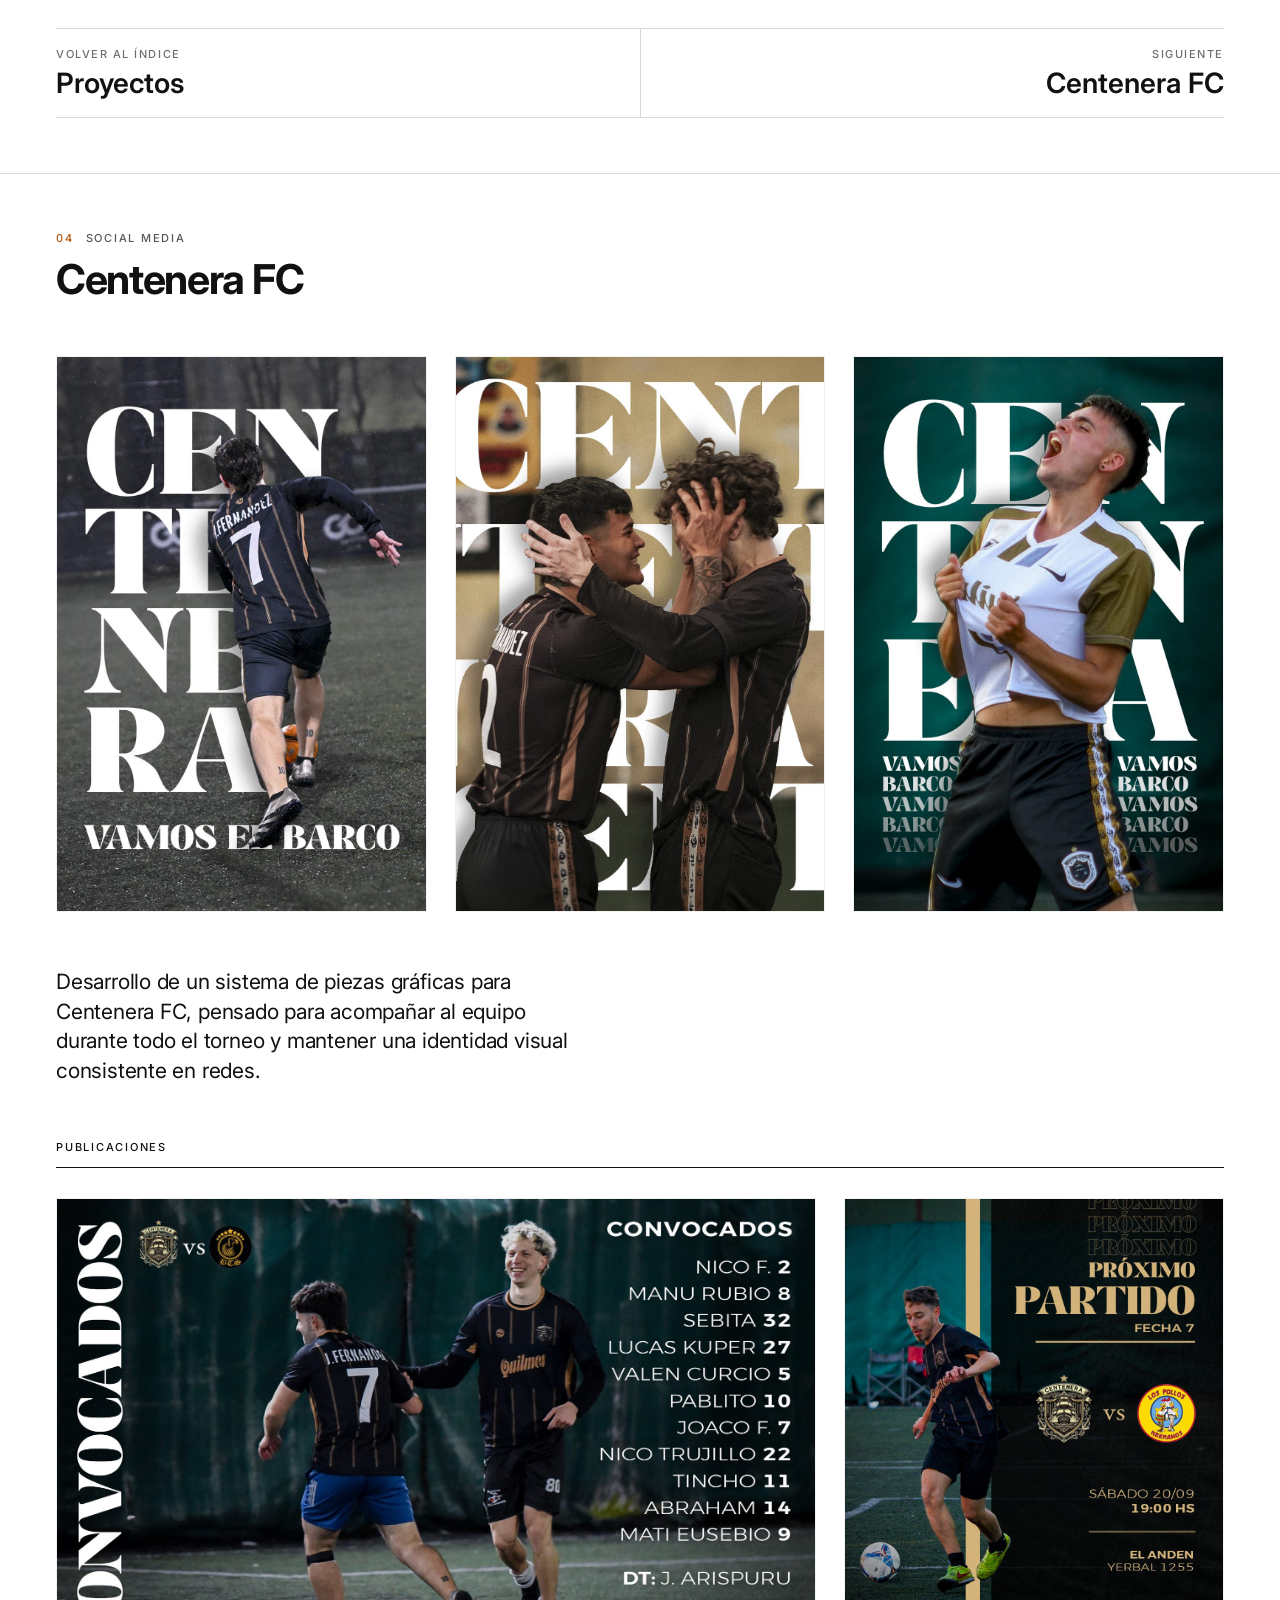
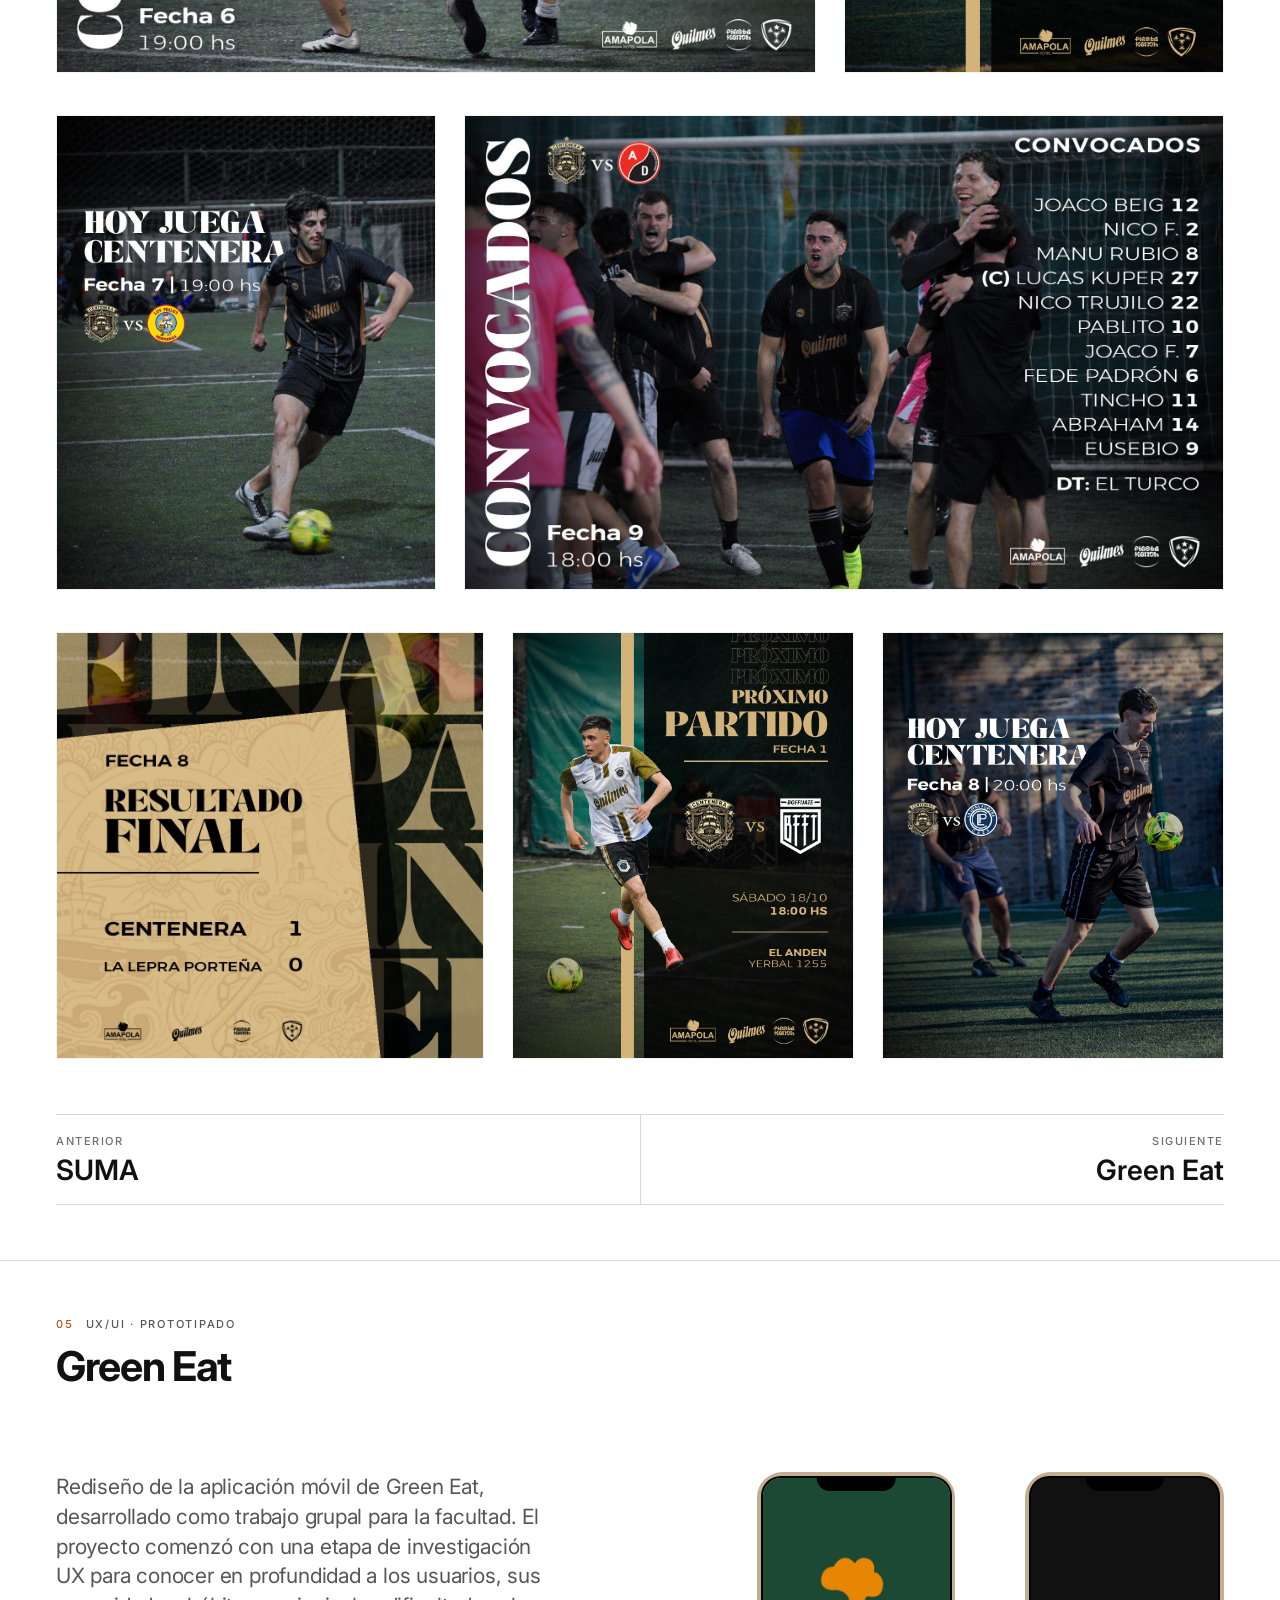
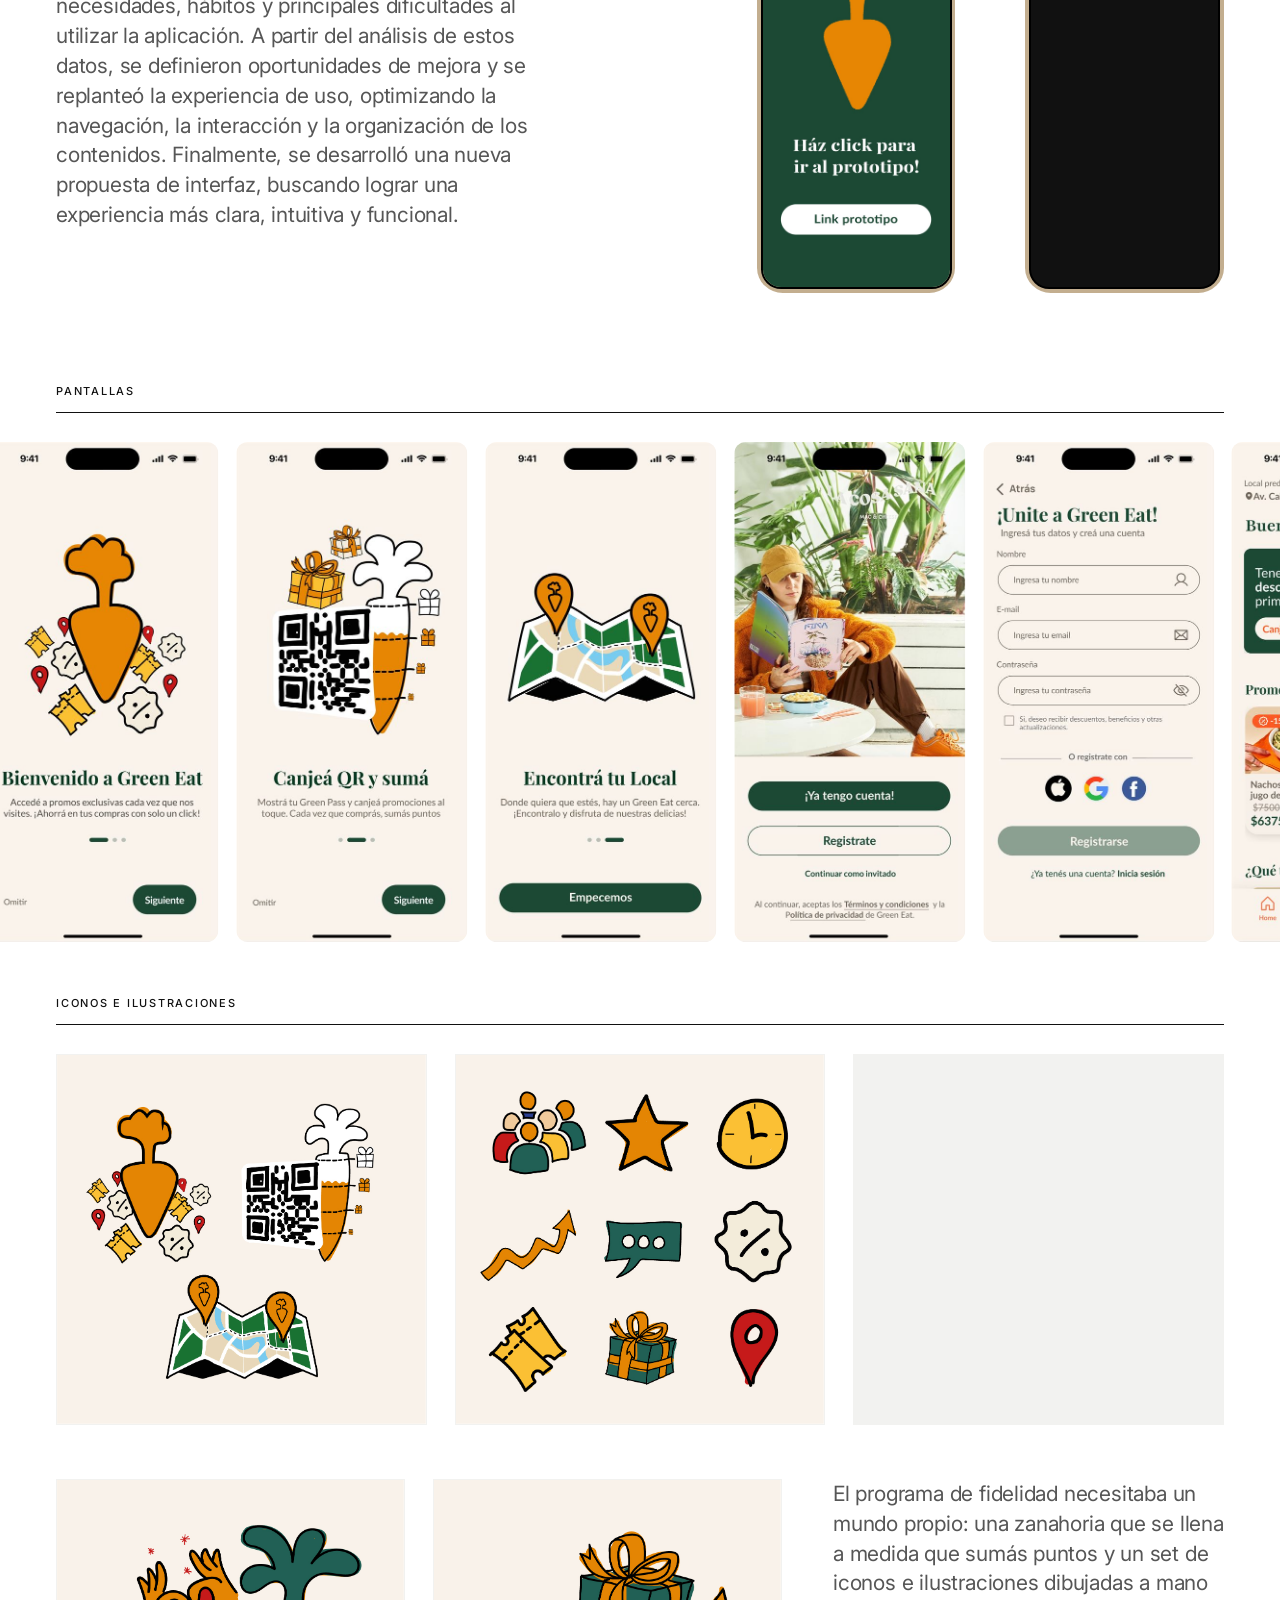
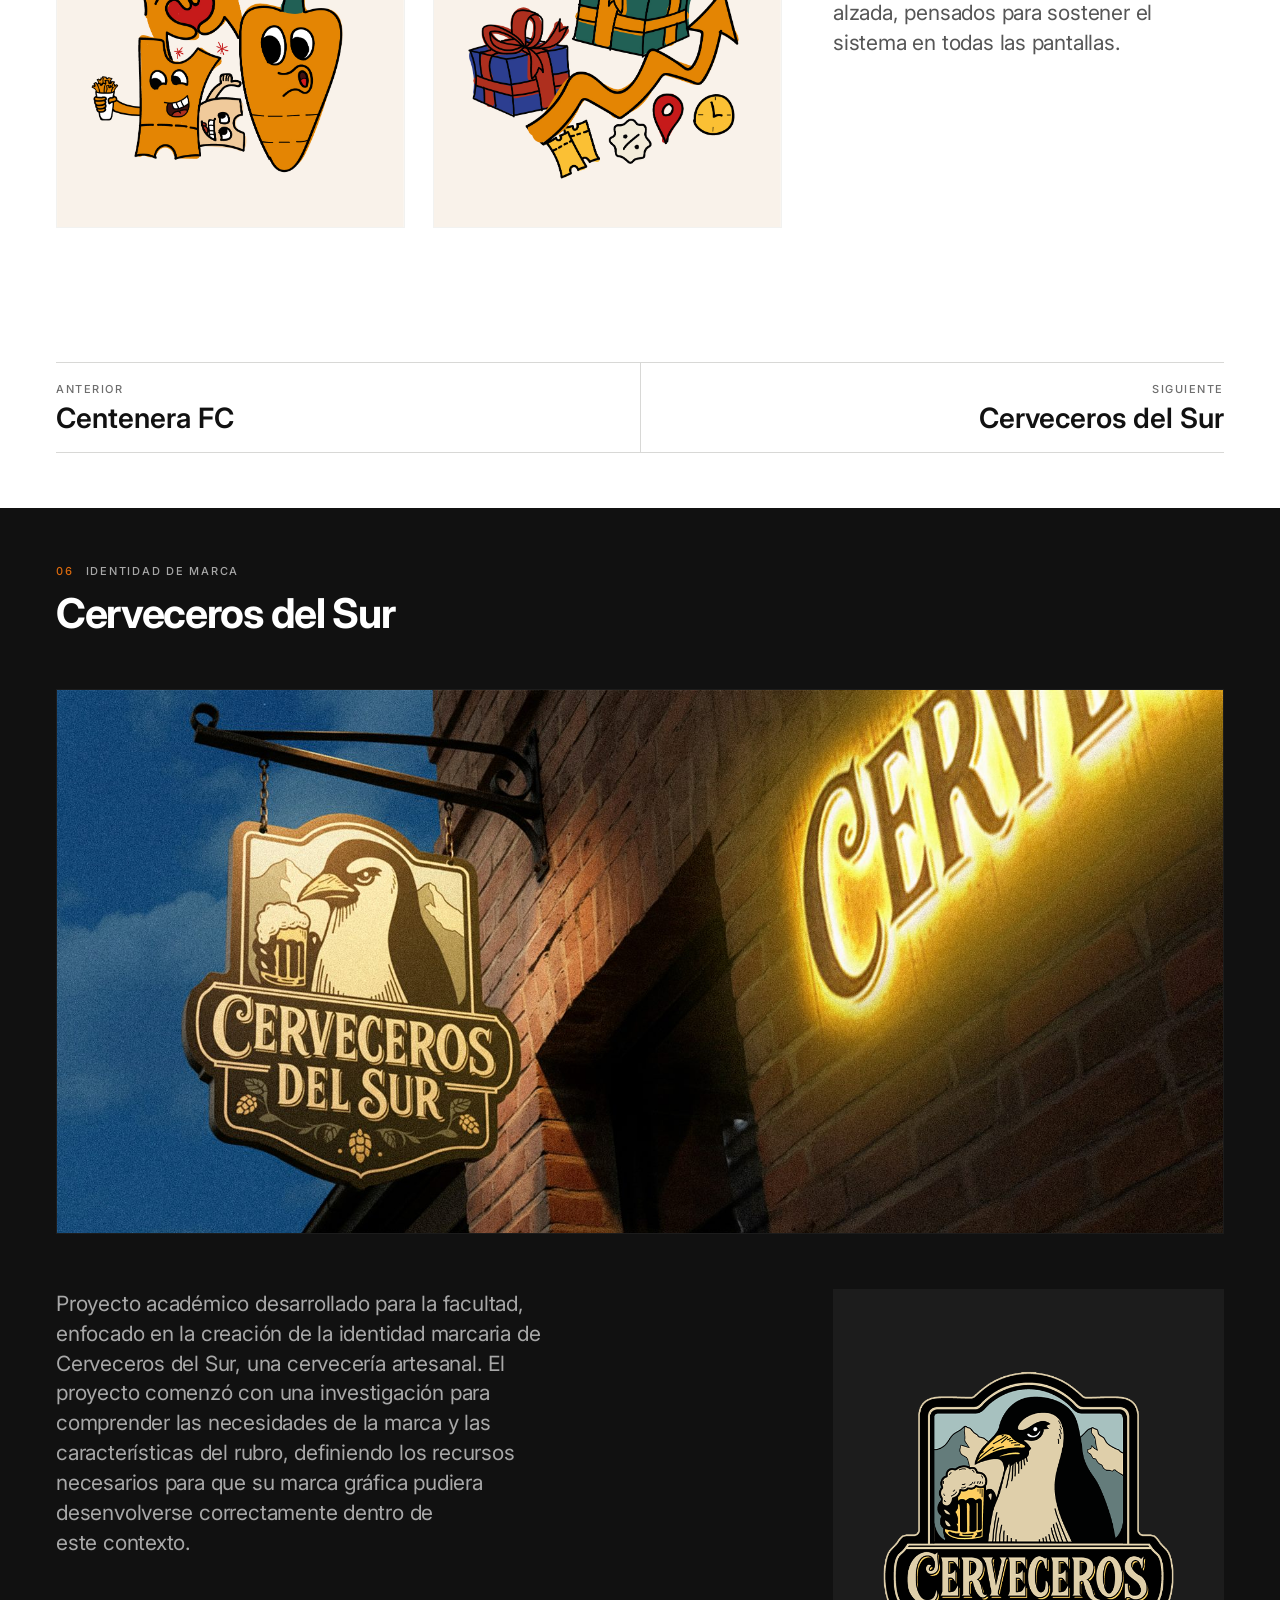
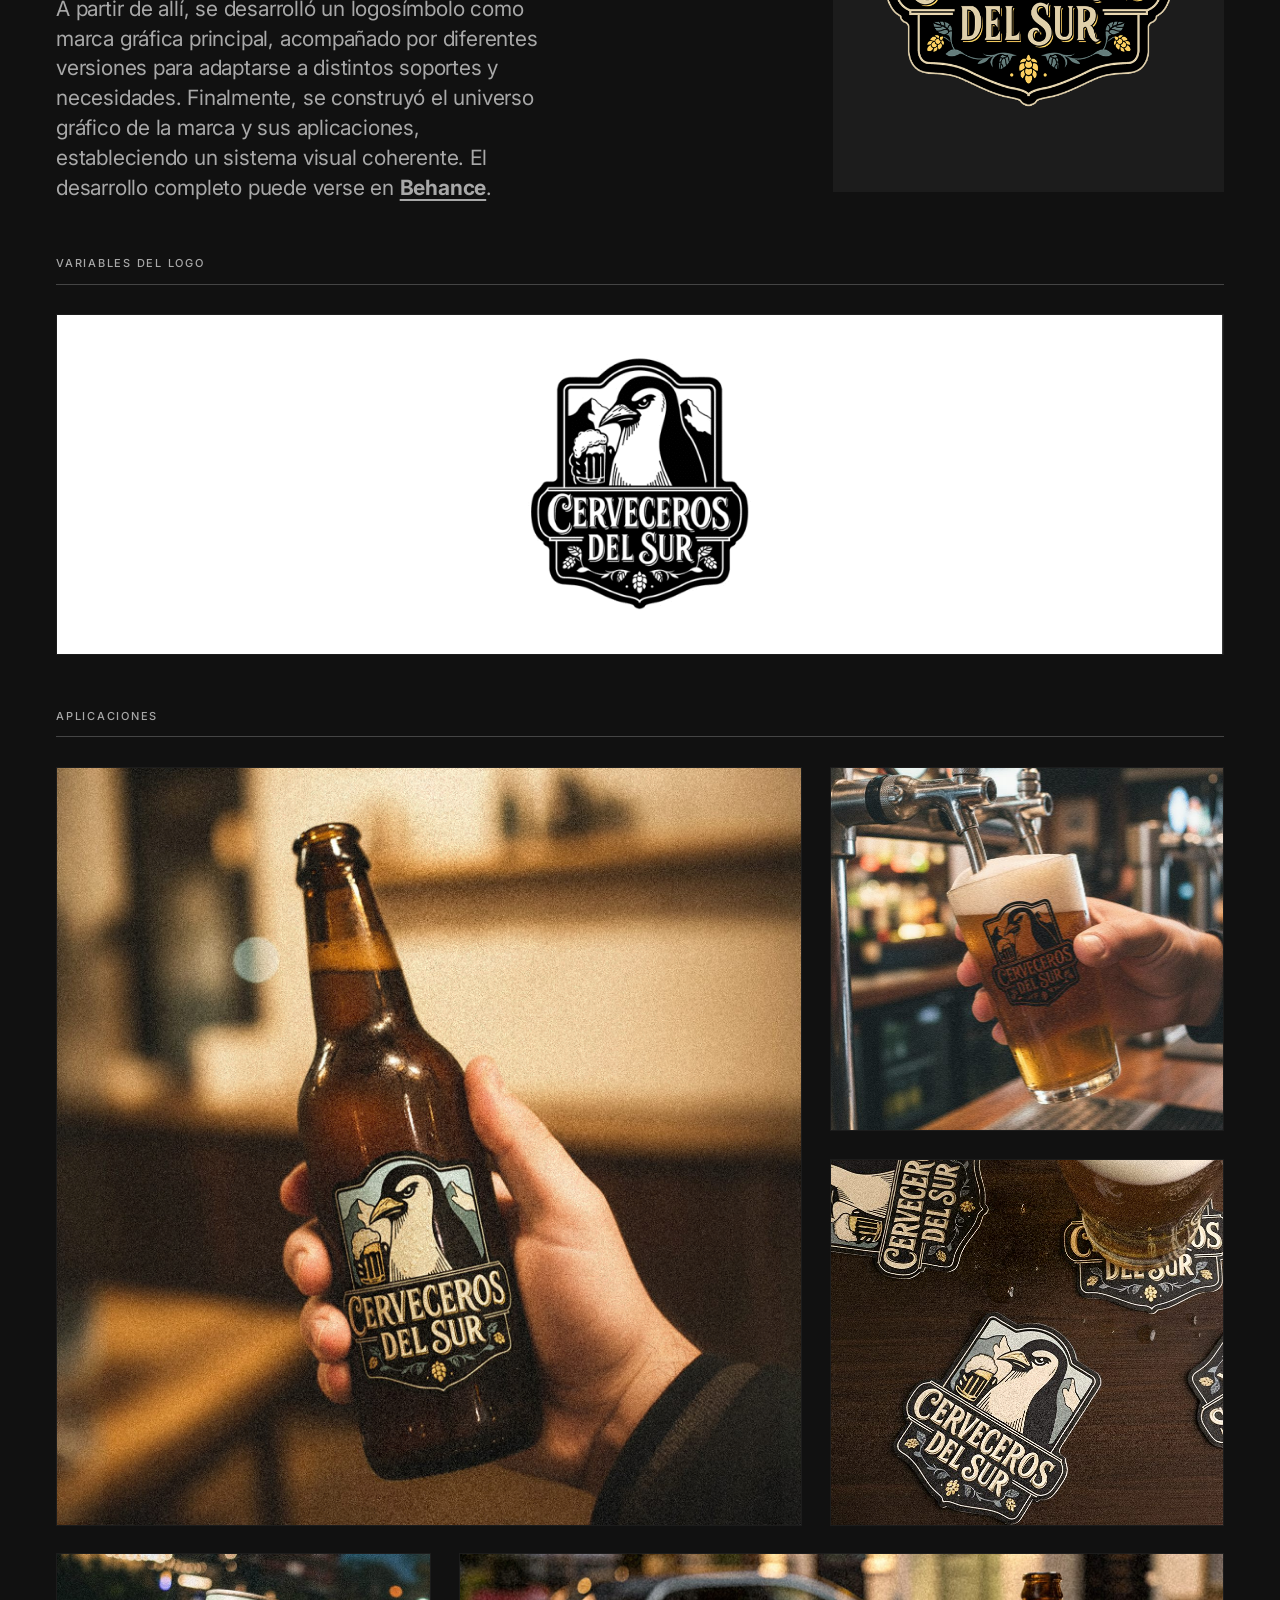
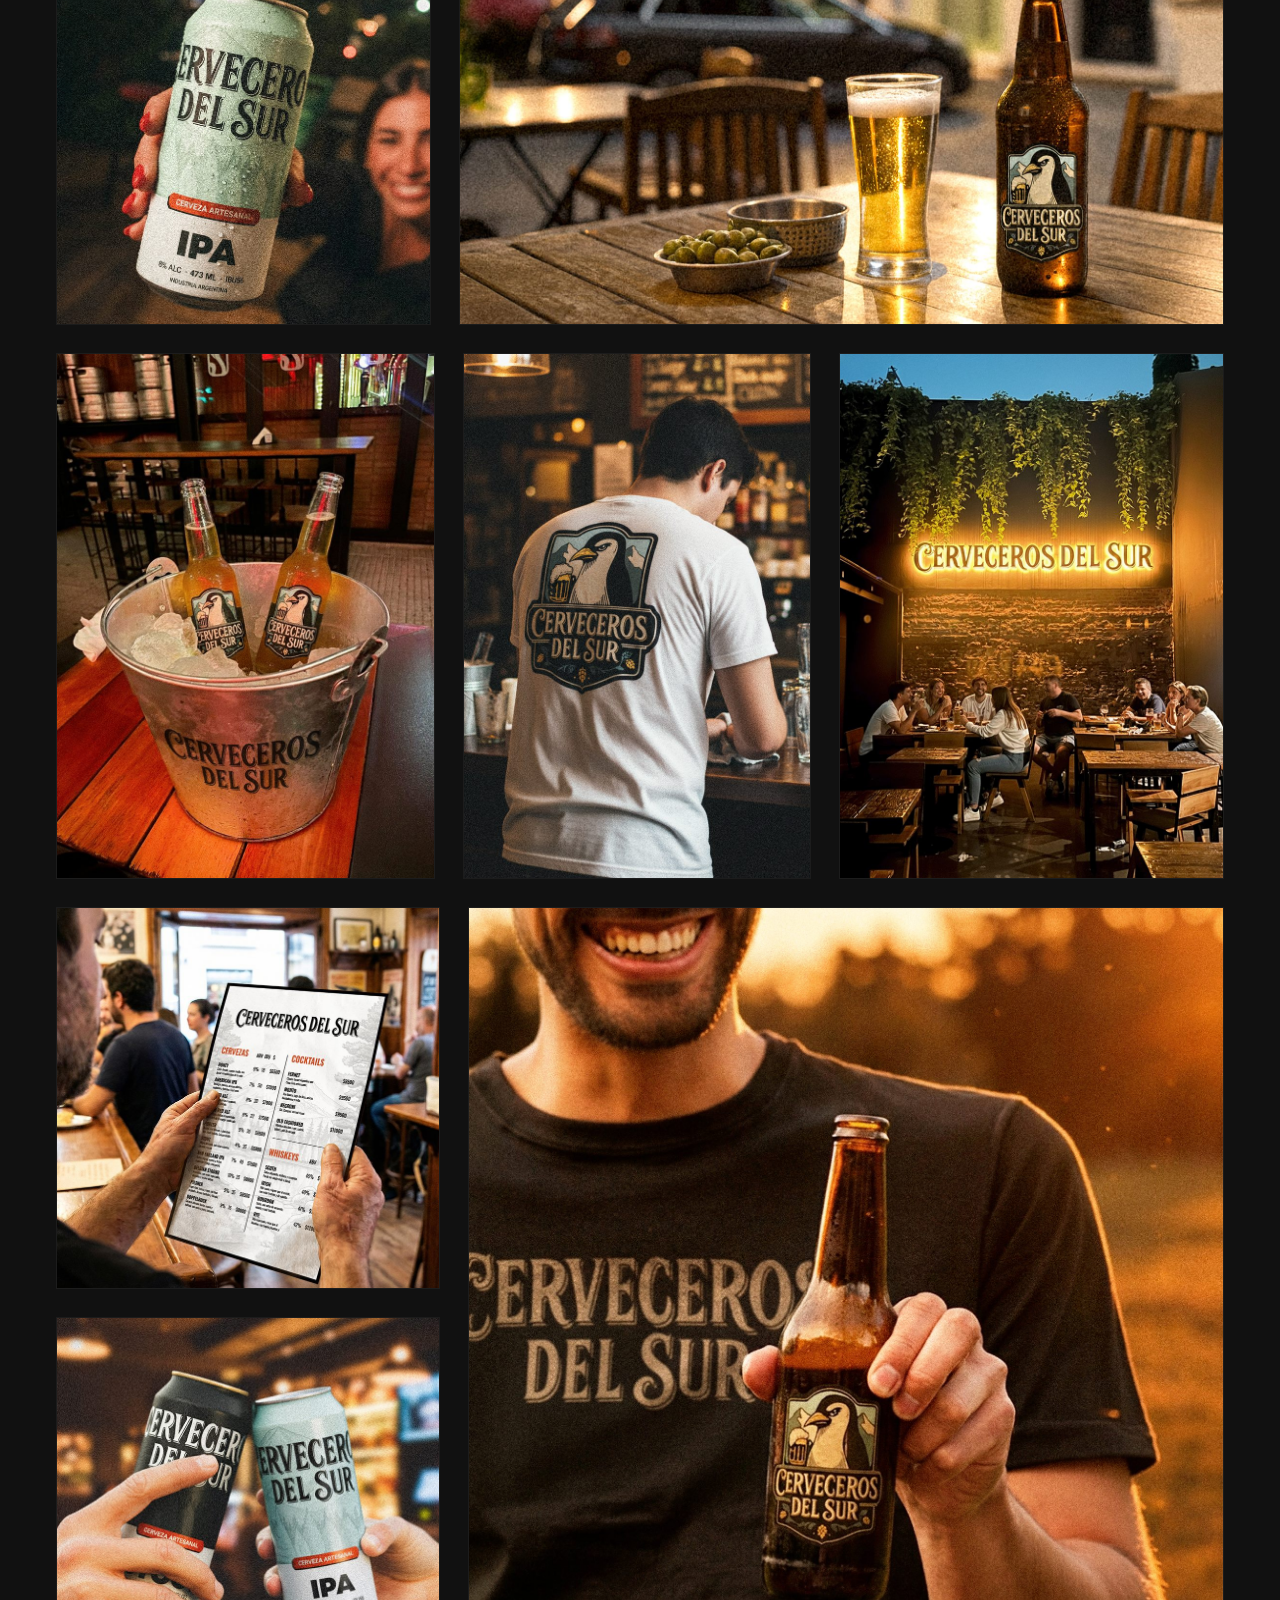
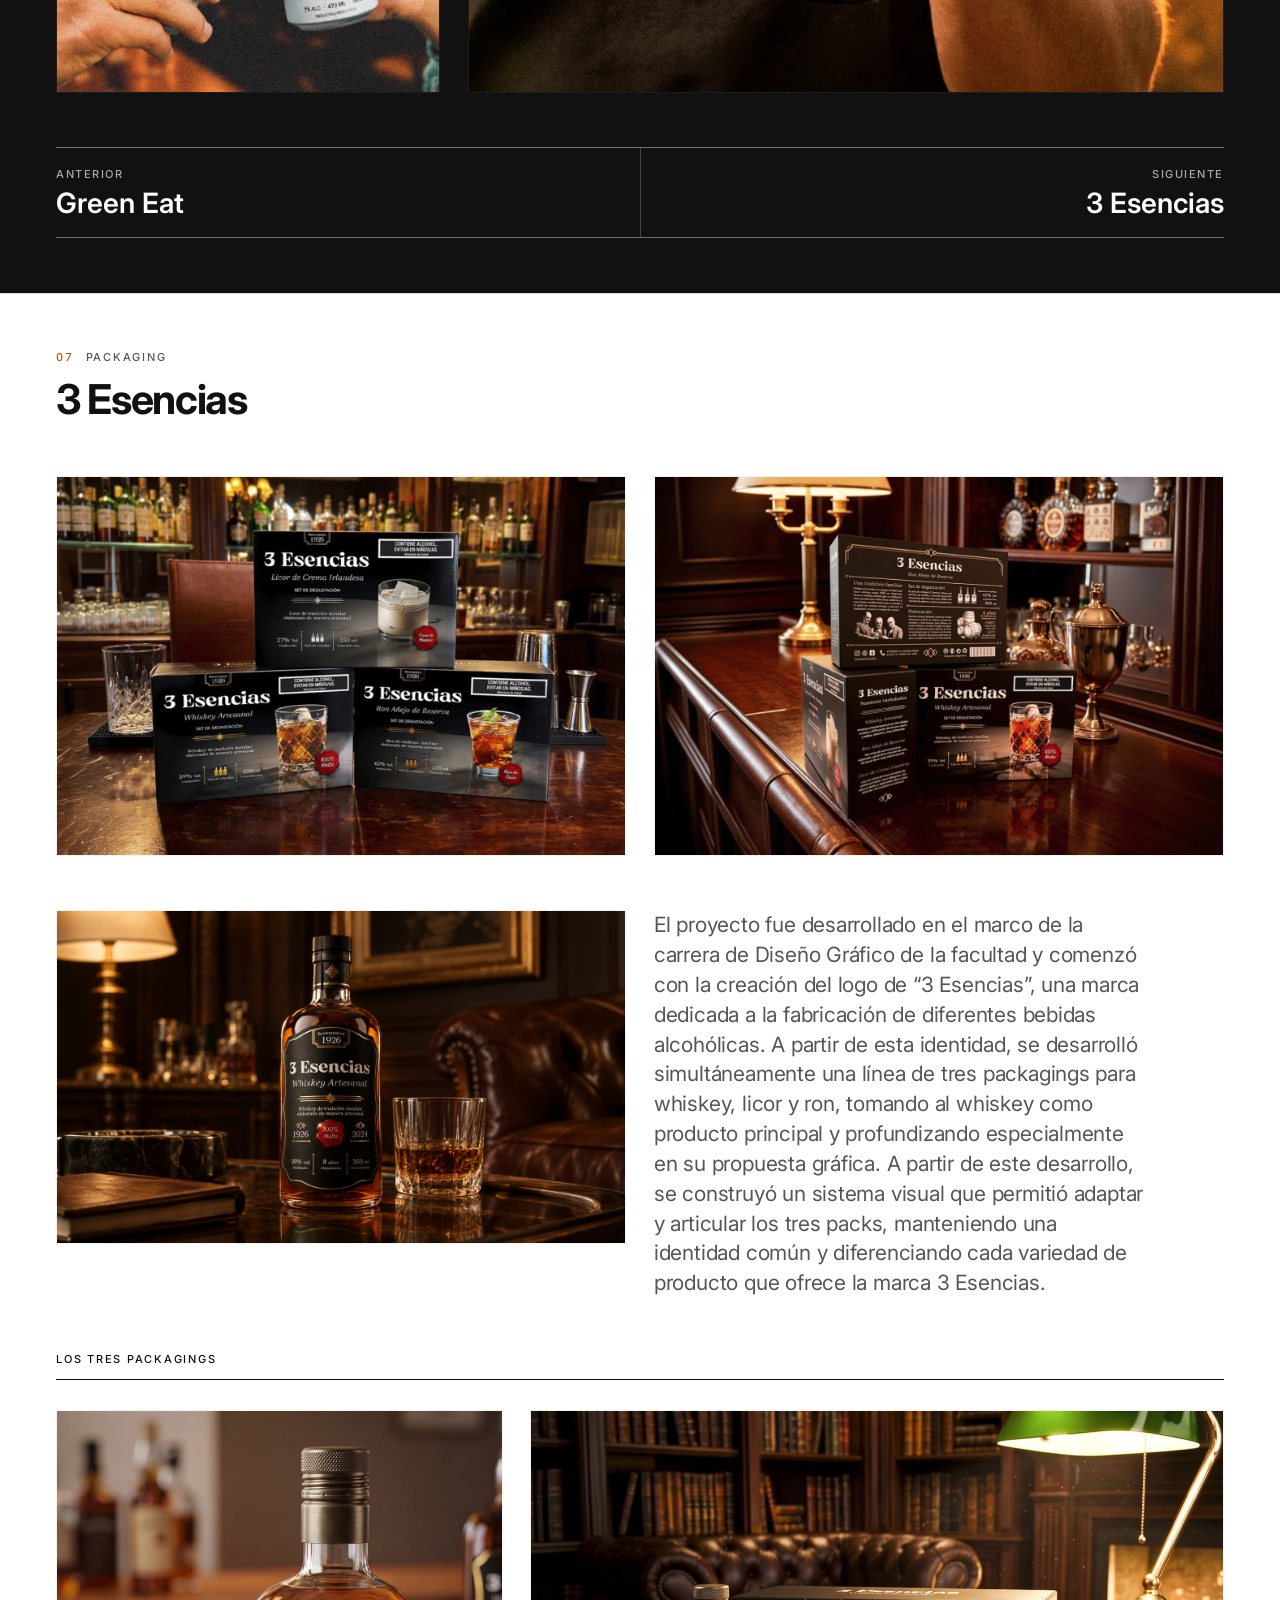
==== commit 99c19657: "mas arreglos finales 15-9 arreglos" ====
--- a/index.html
+++ b/index.html
@@ -60,7 +60,7 @@
 <link href="https://fonts.googleapis.com/css2?family=Inter:wght@400;500;600;700;800&display=swap" rel="stylesheet">
 <!-- El ?v= fuerza al navegador a bajar el CSS nuevo en vez de servir el
      cacheado. Subilo a v=4, v=5... cada vez que cambies estilos. -->
-<link rel="stylesheet" href="css/styles.css?v=98">
+<link rel="stylesheet" href="css/styles.css?v=99">
 </head>
 <body>
 
@@ -2016,6 +2016,6 @@
 
 </main>
 
-<script src="javascript/main.js?v=98"></script>
+<script src="javascript/main.js?v=99"></script>
 </body>
 </html>
--- a/css/styles.css
+++ b/css/styles.css
@@ -701,14 +701,16 @@
   position: absolute;
   inset: 0;
   z-index: 3;
-  width: clamp(64px, 14%, 96px);
+  /* Empezó en clamp(64px, 14%, 96px) y al autor le pareció chica: se la
+     llevó a unas dos veces y media, 212 px a 1366 y 150 en mobile. */
+  width: clamp(150px, 34%, 240px);
   /* Cuadrada: con alto en % saldría del alto del marco y no del ancho. */
   height: auto;
   aspect-ratio: 1;
   margin: auto;
   color: var(--ink);
   pointer-events: none;
-  filter: drop-shadow(0 0 2px #FFFFFF) drop-shadow(0 0 4px #FFFFFF);
+  filter: drop-shadow(0 0 3px #FFFFFF) drop-shadow(0 0 8px #FFFFFF);
   transition: opacity var(--t-mid) var(--ease);
 }
 .is-ready .shirt3d__gesto { display: block; }
@@ -3060,37 +3062,8 @@
 .video-play:focus-visible { transform: scale(1.06); }
 .video-play:focus-visible { outline: 2px solid var(--ink); outline-offset: 3px; }
 
-/* ------------ Botón de pausa ------------
-   Lo que se mueve solo por más de cinco segundos tiene que poder
-   frenarse (WCAG 2.2.2). Queda solo en los dos pases de Mush: en los
-   videos en loop y en la cinta de Green Eat se probó y el autor lo quitó.
-   Lo pone el JS en la esquina del marco. Cuadrado, como todo el sitio;
-   se ve de 34 px y se toca de 44. */
-.pausa {
-  position: absolute;
-  right: 10px;
-  bottom: 10px;
-  z-index: 3;
-  display: grid;
-  place-items: center;
-  width: 34px;
-  height: 34px;
-  padding: 0;
-  border: 0;
-  background: rgba(17, 17, 17, 0.62);
-  color: #FFFFFF;
-  cursor: pointer;
-  transition: background-color var(--t-fast) var(--ease);
-}
-.pausa::before {
-  content: "";
-  position: absolute;
-  inset: -5px;
-}
-.pausa svg { width: 14px; height: 14px; }
-.pausa:hover,
-.pausa:focus-visible { background: rgba(17, 17, 17, 0.9); }
-.pausa:focus-visible { outline: 2px solid var(--accent); outline-offset: 2px; }
+/* Los botones de pausa (videos en loop, cinta y pases) se probaron y el
+   autor los quitó el 15 de septiembre. */
 
 .video-play__flecha {
   width: 34%;
